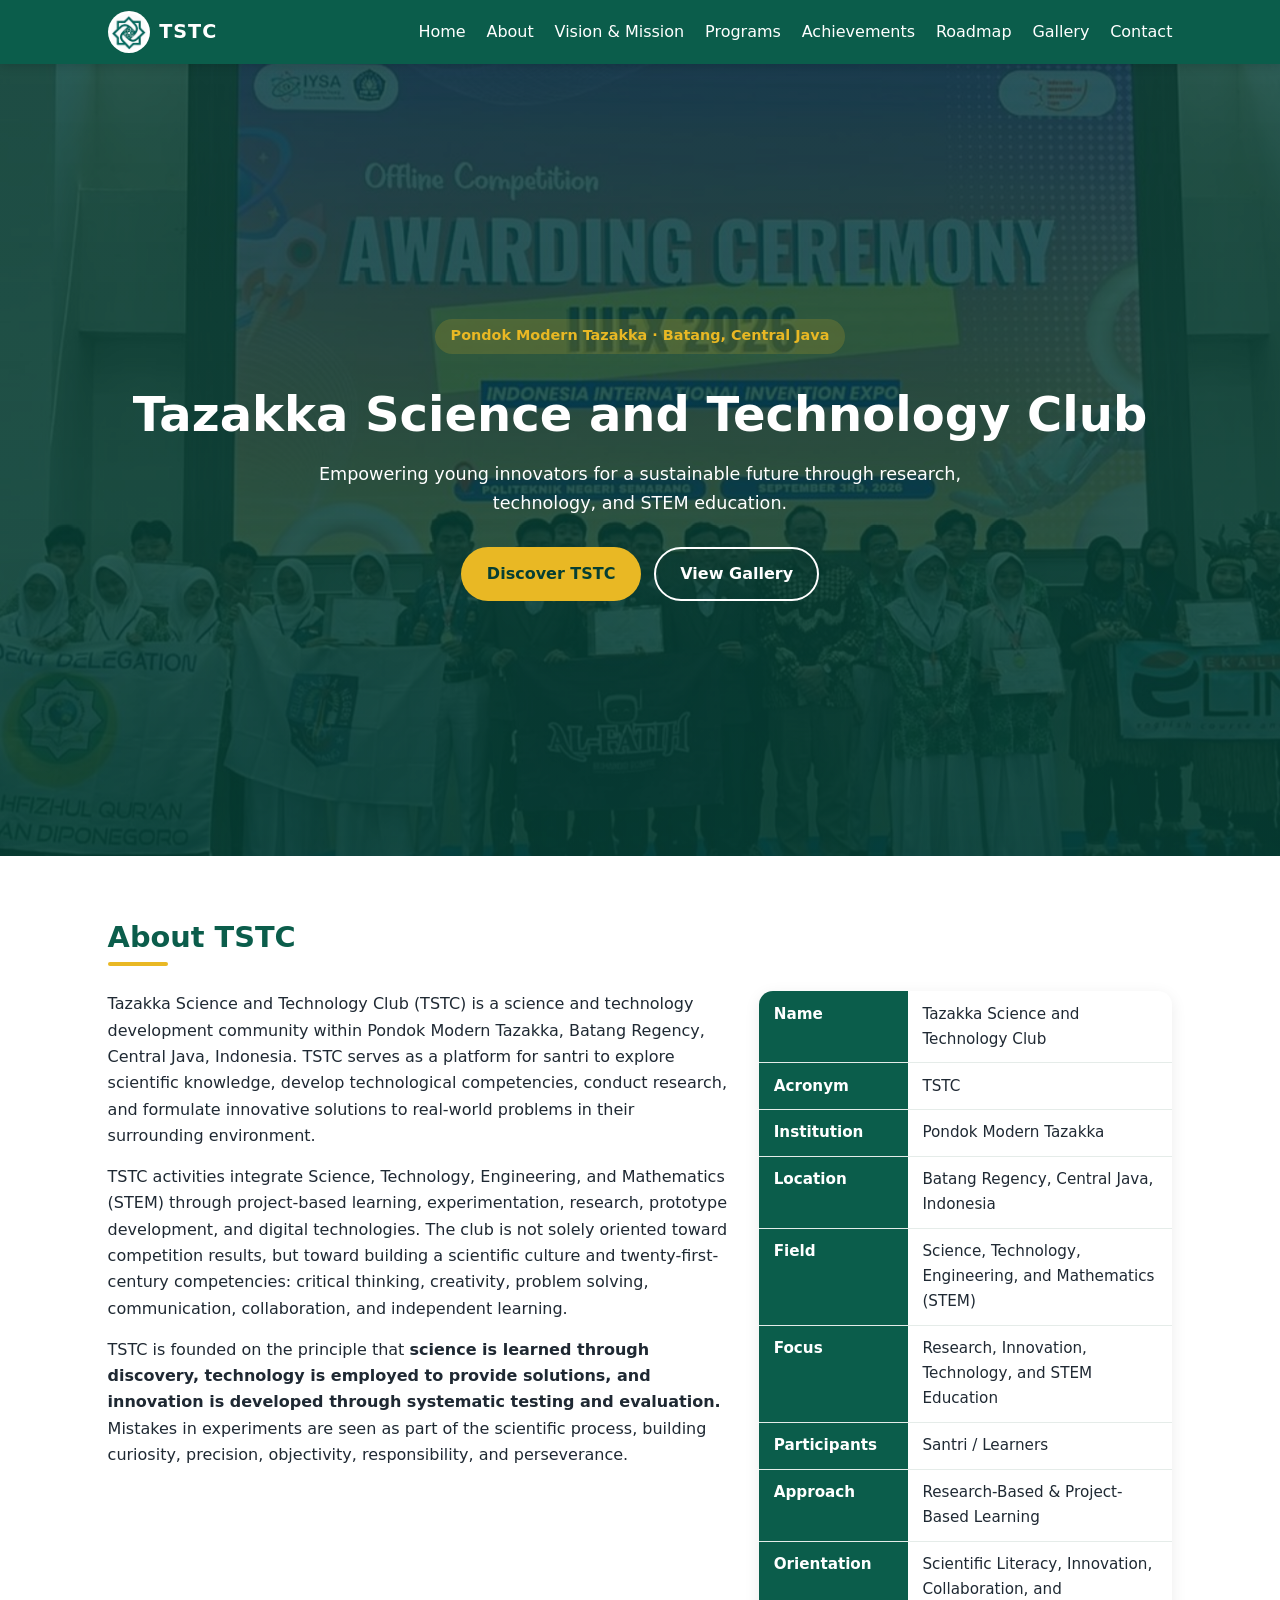
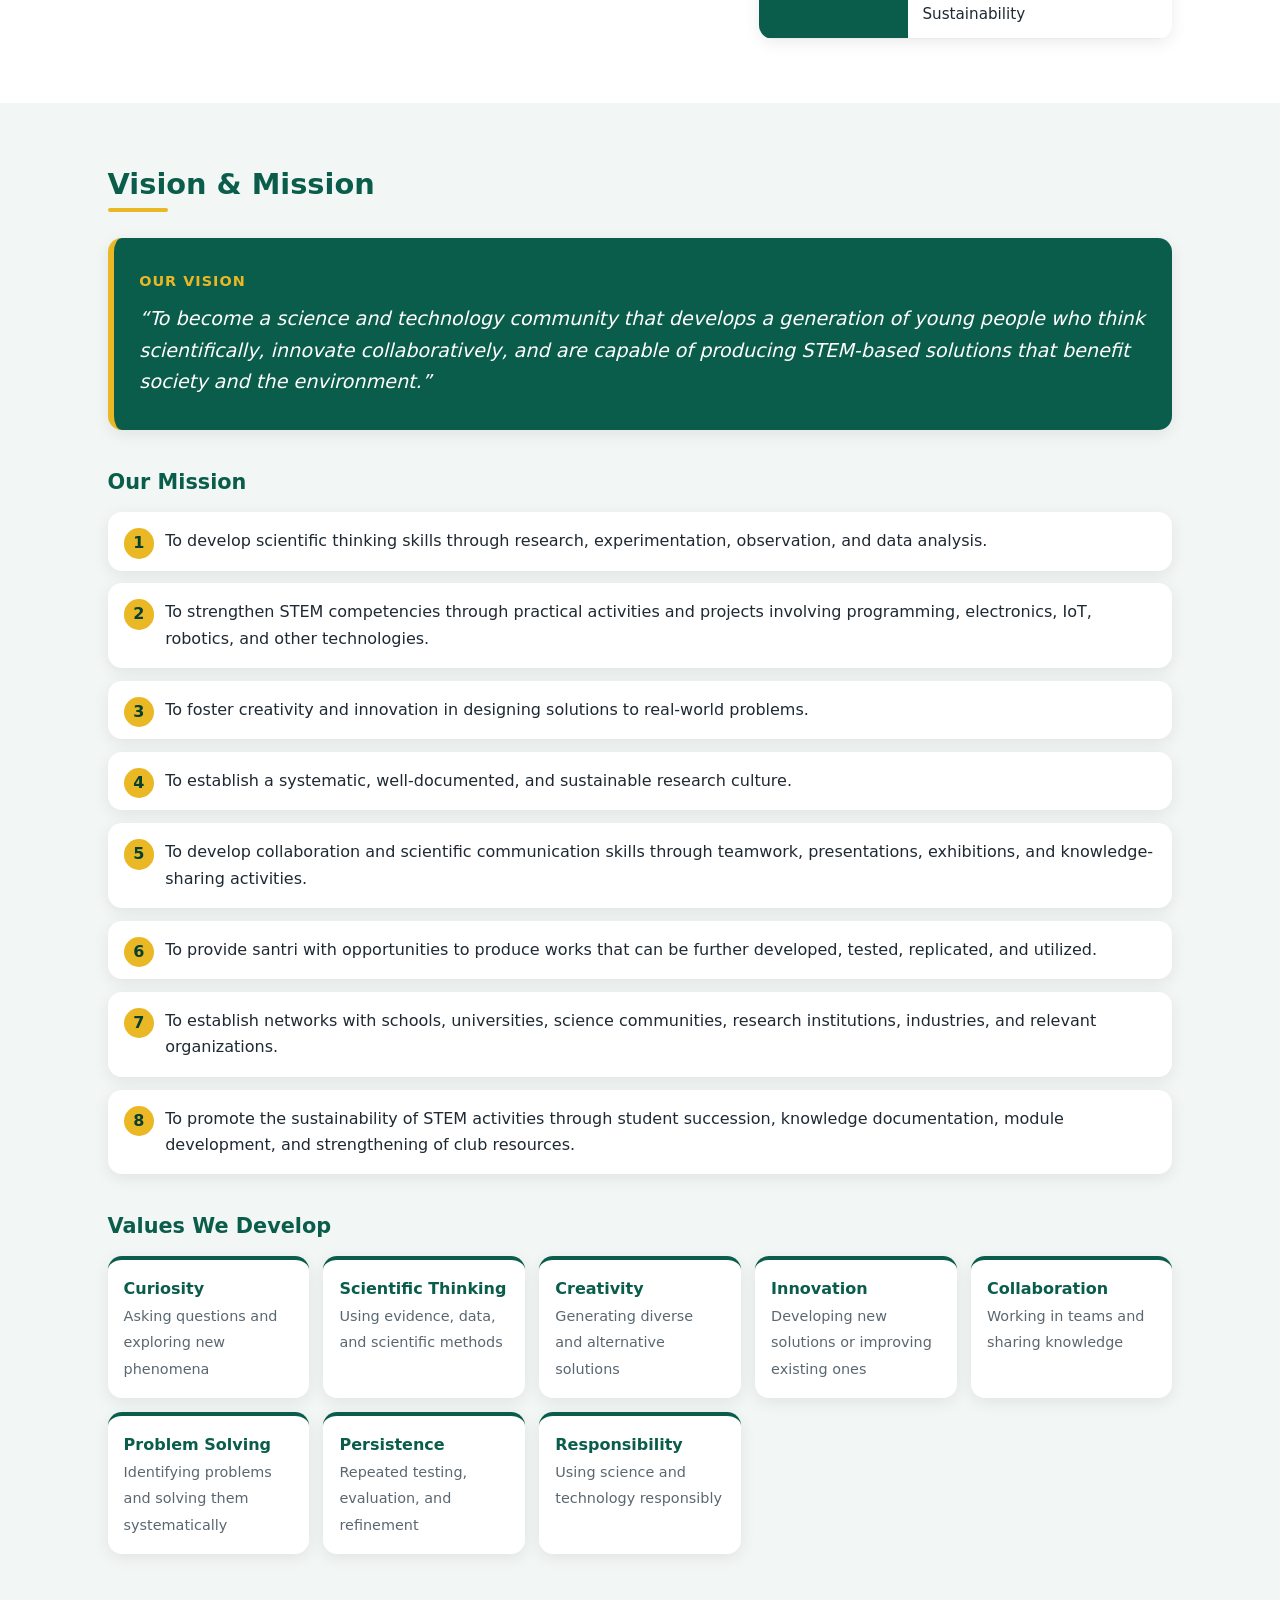
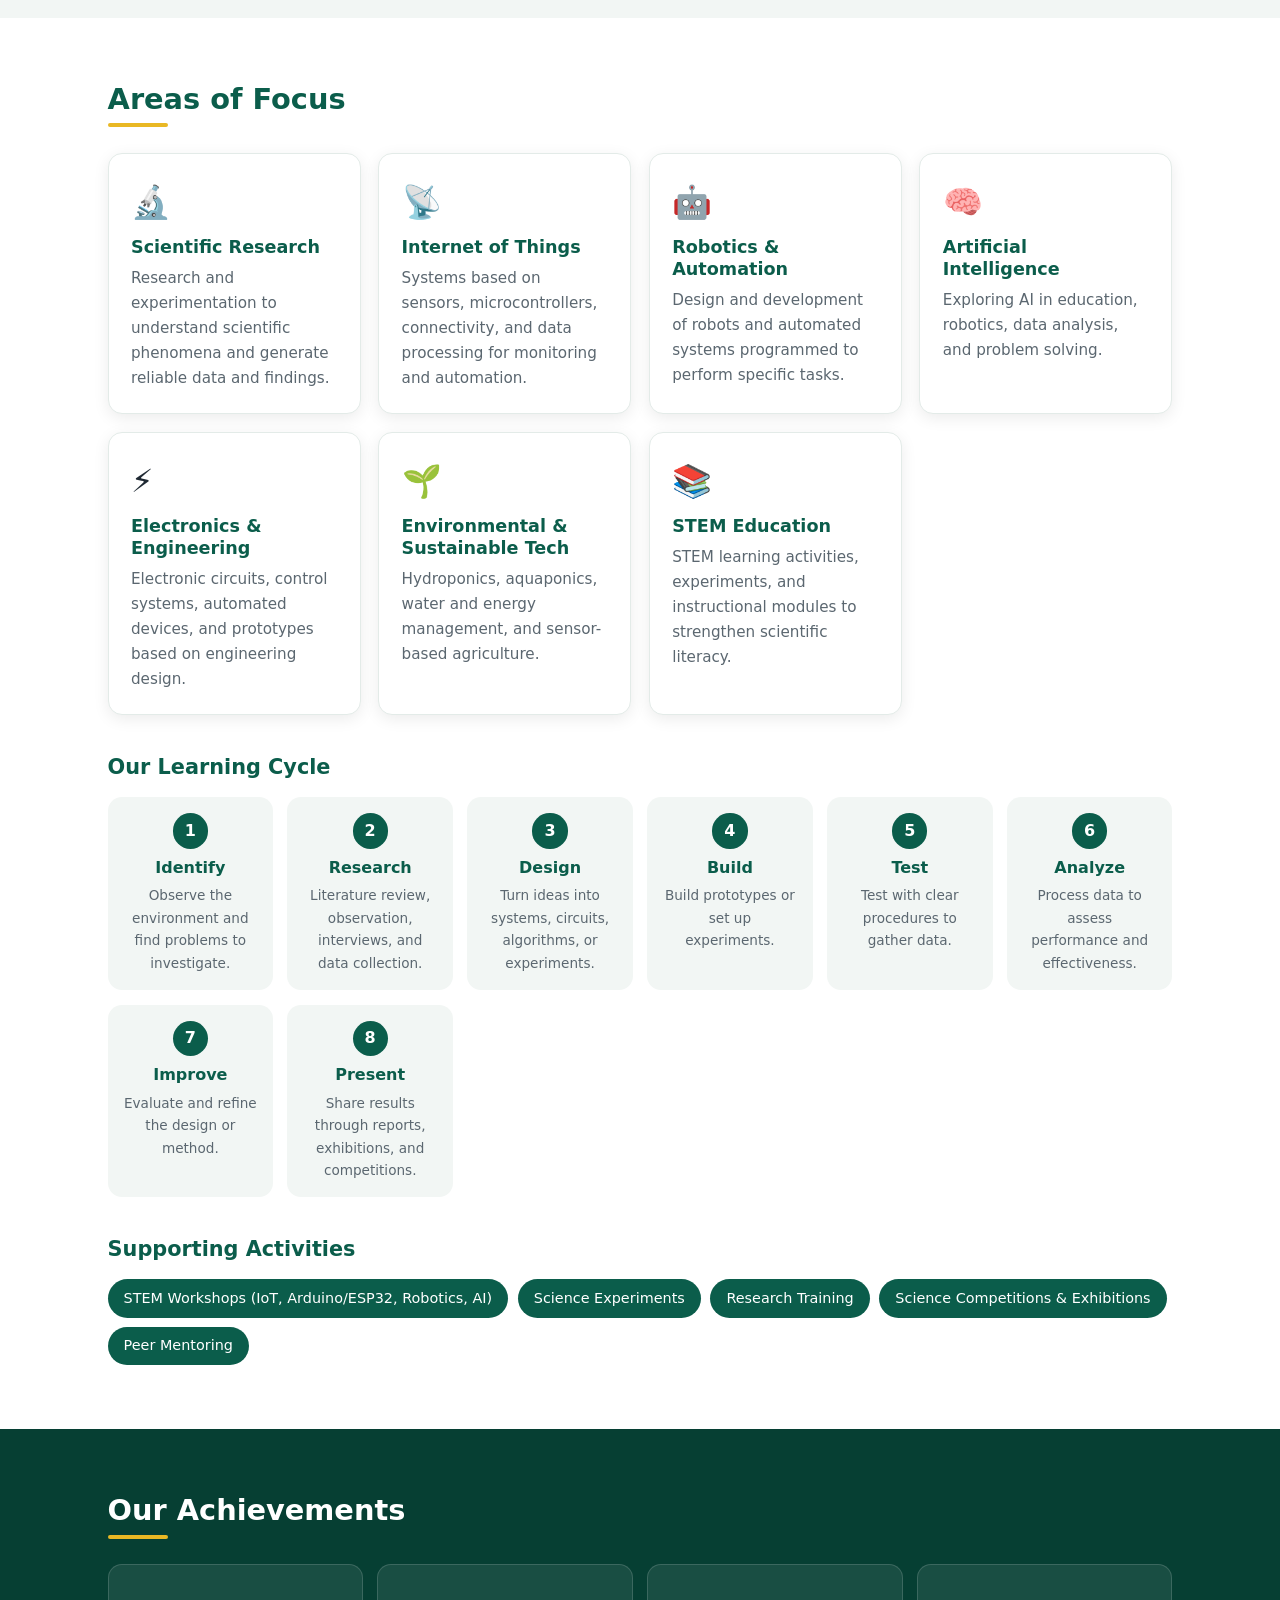
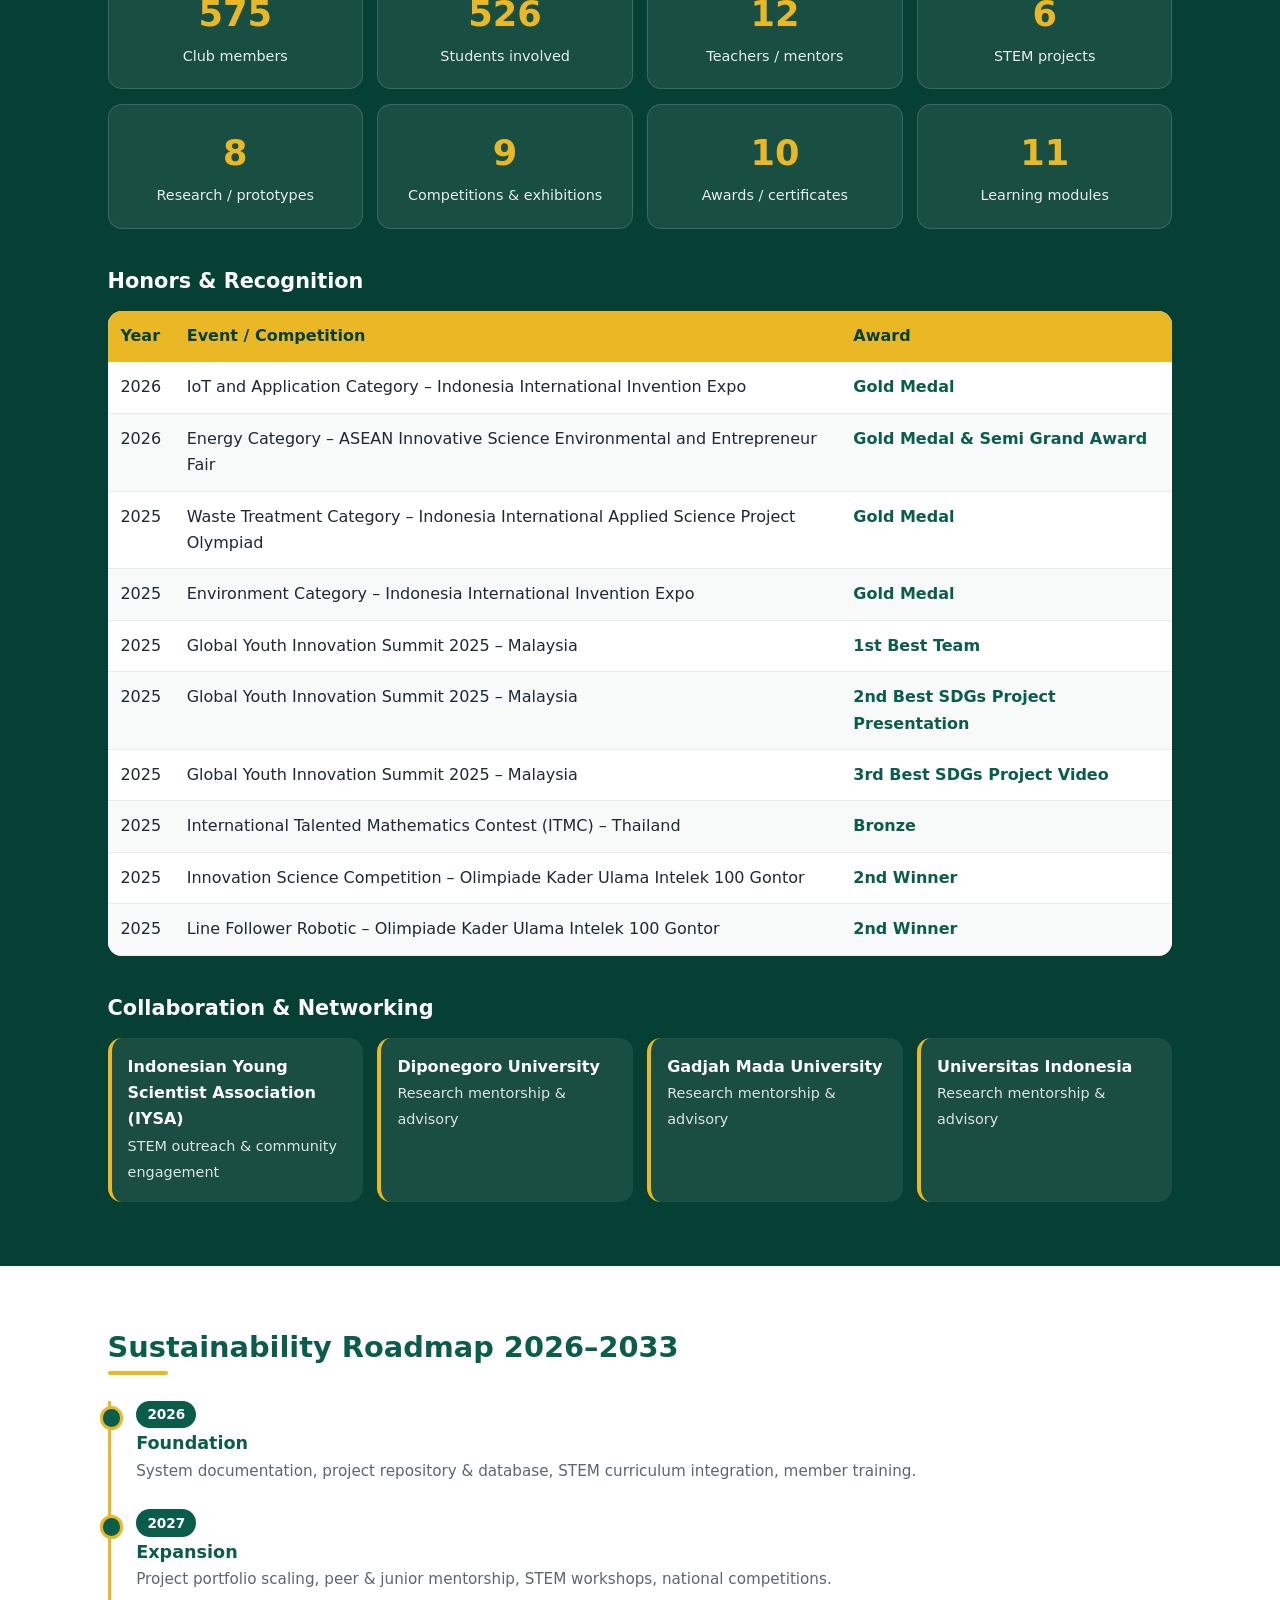
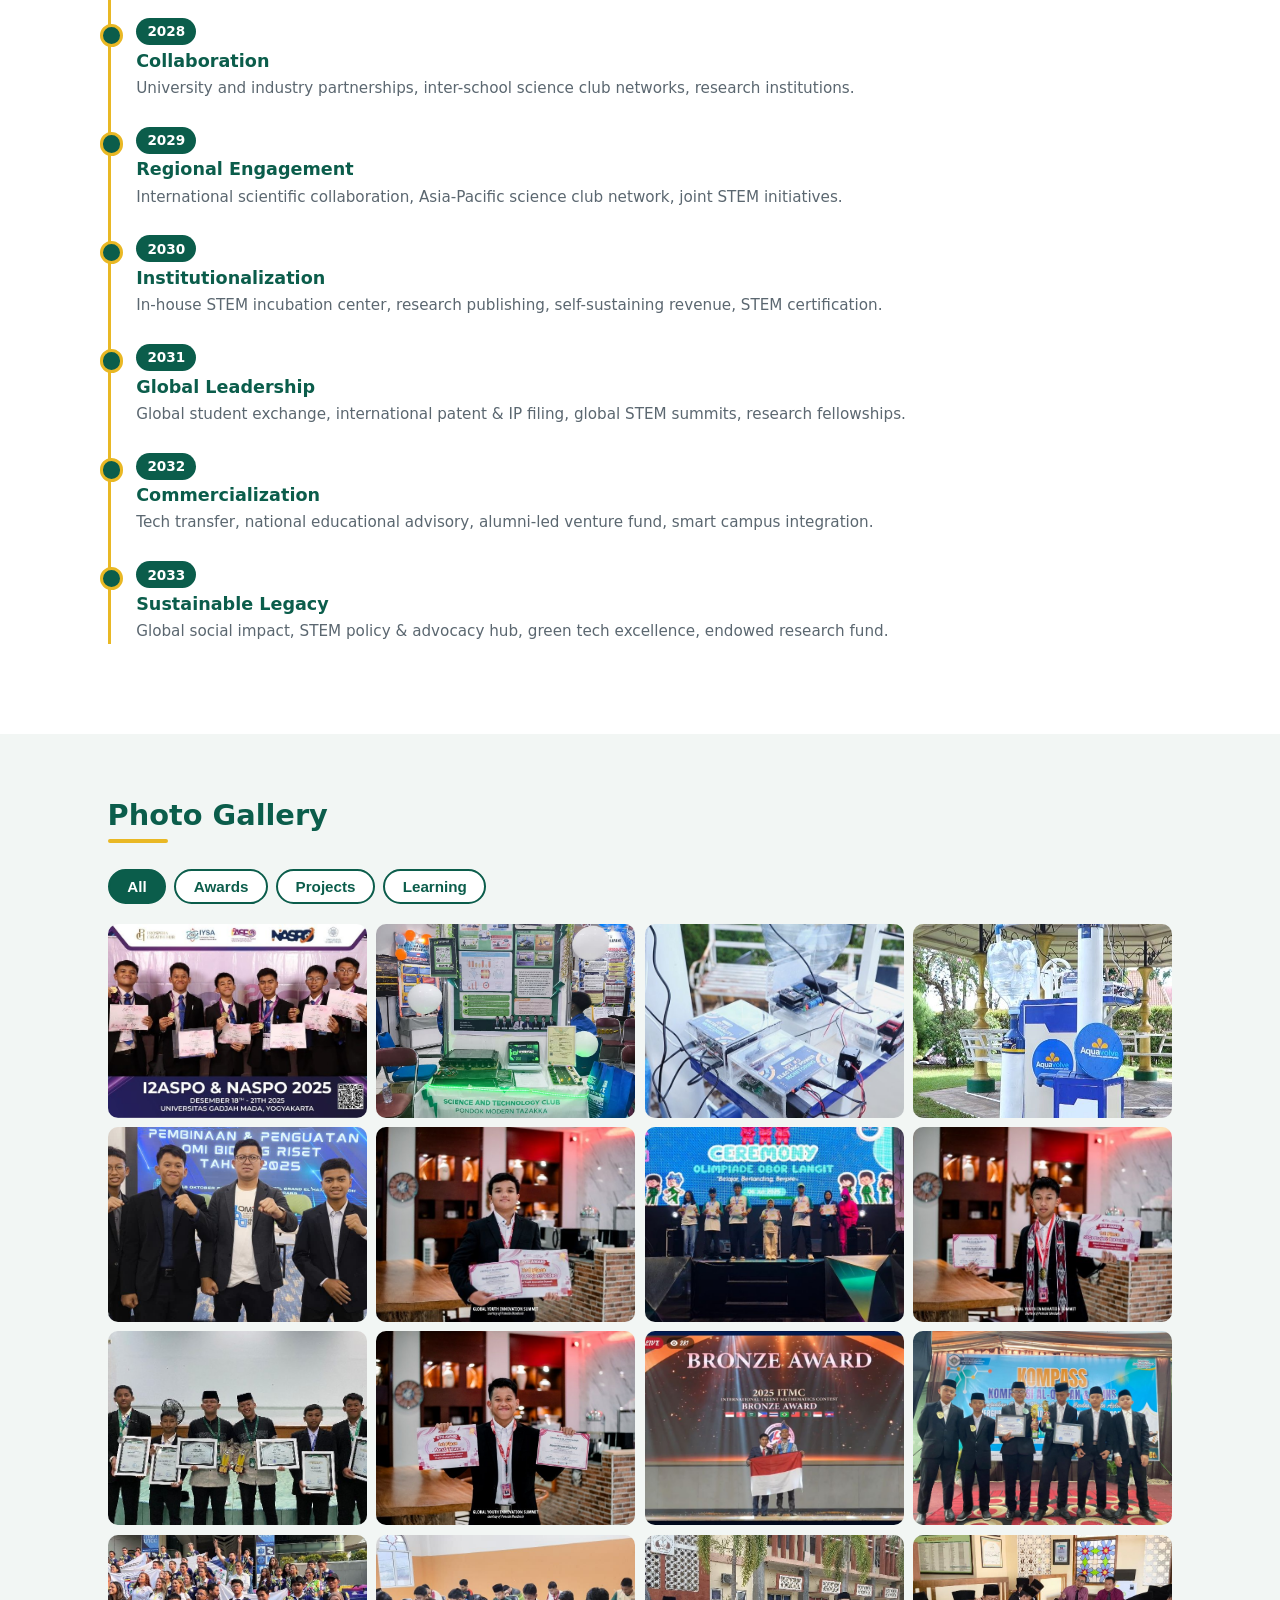
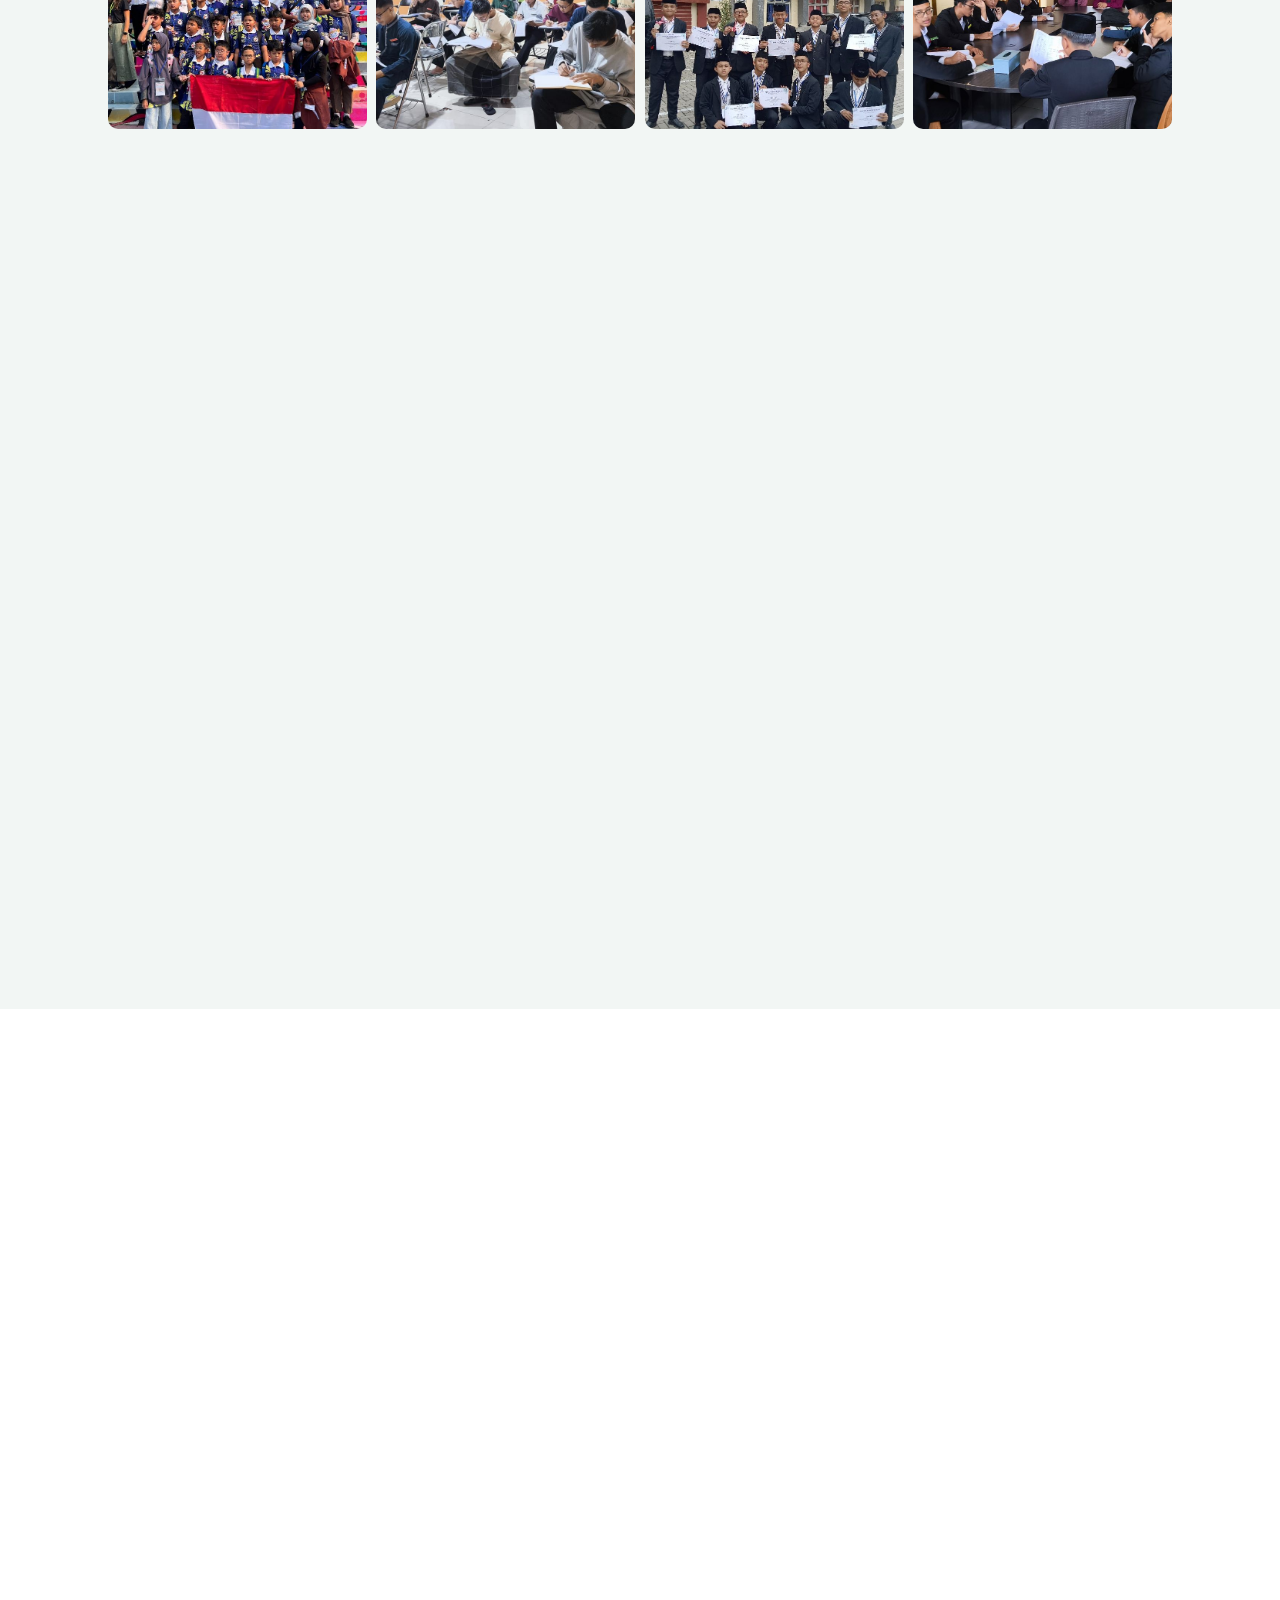
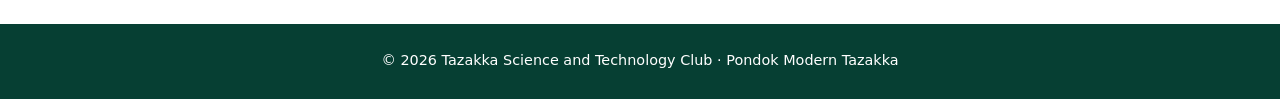
==== index.html @ 6bcc609d "Add files via upload" ====
<!DOCTYPE html>
<html lang="en">
<head>
  <meta charset="UTF-8">
  <meta name="viewport" content="width=device-width, initial-scale=1.0">
  <meta name="description" content="Tazakka Science and Technology Club (TSTC) - STEM community of Pondok Modern Tazakka, Batang, Central Java, Indonesia.">
  <title>Tazakka Science and Technology Club (TSTC)</title>
  <link rel="icon" href="images/logo.png">
  <link rel="stylesheet" href="css/style.css">
</head>
<body>

  <!-- ================= HEADER & NAVIGASI ================= -->
  <header class="header">
    <div class="container header-inner">
      <a href="#home" class="brand">
        <img src="images/logo.png" alt="TSTC logo" class="brand-logo">
        <span>TSTC</span>
      </a>

      <!-- Tombol menu (hanya muncul di layar kecil) -->
      <button class="menu-toggle" id="menuToggle" aria-label="Open menu">☰</button>

      <nav class="nav" id="nav">
        <a href="#home">Home</a>
        <a href="#about">About</a>
        <a href="#vision">Vision &amp; Mission</a>
        <a href="#programs">Programs</a>
        <a href="#achievements">Achievements</a>
        <a href="#roadmap">Roadmap</a>
        <a href="#gallery">Gallery</a>
        <a href="#contact">Contact</a>
      </nav>
    </div>
  </header>

  <main>

    <!-- ================= HOME / BERANDA ================= -->
    <section id="home" class="hero">
      <div class="container hero-content">
        <p class="hero-tag">Pondok Modern Tazakka · Batang, Central Java</p>
        <h1>Tazakka Science and Technology Club</h1>
        <p class="hero-sub">Empowering young innovators for a sustainable future through research, technology, and STEM education.</p>
        <div class="hero-buttons">
          <a href="#about" class="btn btn-gold">Discover TSTC</a>
          <a href="#gallery" class="btn btn-outline">View Gallery</a>
        </div>
      </div>
    </section>

    <!-- ================= ABOUT / TENTANG ================= -->
    <section id="about" class="section">
      <div class="container">
        <h2 class="section-title">About TSTC</h2>
        <div class="about-grid">
          <div>
            <p>Tazakka Science and Technology Club (TSTC) is a science and technology development community within Pondok Modern Tazakka, Batang Regency, Central Java, Indonesia. TSTC serves as a platform for santri to explore scientific knowledge, develop technological competencies, conduct research, and formulate innovative solutions to real-world problems in their surrounding environment.</p>
            <p>TSTC activities integrate Science, Technology, Engineering, and Mathematics (STEM) through project-based learning, experimentation, research, prototype development, and digital technologies. The club is not solely oriented toward competition results, but toward building a scientific culture and twenty-first-century competencies: critical thinking, creativity, problem solving, communication, collaboration, and independent learning.</p>
            <p>TSTC is founded on the principle that <strong>science is learned through discovery, technology is employed to provide solutions, and innovation is developed through systematic testing and evaluation.</strong> Mistakes in experiments are seen as part of the scientific process, building curiosity, precision, objectivity, responsibility, and perseverance.</p>
          </div>

          <!-- Tabel identitas klub -->
          <table class="identity">
            <tr><th>Name</th><td>Tazakka Science and Technology Club</td></tr>
            <tr><th>Acronym</th><td>TSTC</td></tr>
            <tr><th>Institution</th><td>Pondok Modern Tazakka</td></tr>
            <tr><th>Location</th><td>Batang Regency, Central Java, Indonesia</td></tr>
            <tr><th>Field</th><td>Science, Technology, Engineering, and Mathematics (STEM)</td></tr>
            <tr><th>Focus</th><td>Research, Innovation, Technology, and STEM Education</td></tr>
            <tr><th>Participants</th><td>Santri / Learners</td></tr>
            <tr><th>Approach</th><td>Research-Based &amp; Project-Based Learning</td></tr>
            <tr><th>Orientation</th><td>Scientific Literacy, Innovation, Collaboration, and Sustainability</td></tr>
          </table>
        </div>
      </div>
    </section>

    <!-- ================= VISION & MISSION ================= -->
    <section id="vision" class="section section-alt">
      <div class="container">
        <h2 class="section-title">Vision &amp; Mission</h2>

        <blockquote class="vision">
          <span class="label">Our Vision</span>
          “To become a science and technology community that develops a generation of young people who think scientifically, innovate collaboratively, and are capable of producing STEM-based solutions that benefit society and the environment.”
        </blockquote>

        <h3 class="sub-title">Our Mission</h3>
        <ol class="mission">
          <li>To develop scientific thinking skills through research, experimentation, observation, and data analysis.</li>
          <li>To strengthen STEM competencies through practical activities and projects involving programming, electronics, IoT, robotics, and other technologies.</li>
          <li>To foster creativity and innovation in designing solutions to real-world problems.</li>
          <li>To establish a systematic, well-documented, and sustainable research culture.</li>
          <li>To develop collaboration and scientific communication skills through teamwork, presentations, exhibitions, and knowledge-sharing activities.</li>
          <li>To provide santri with opportunities to produce works that can be further developed, tested, replicated, and utilized.</li>
          <li>To establish networks with schools, universities, science communities, research institutions, industries, and relevant organizations.</li>
          <li>To promote the sustainability of STEM activities through student succession, knowledge documentation, module development, and strengthening of club resources.</li>
        </ol>

        <h3 class="sub-title">Values We Develop</h3>
        <div class="values">
          <div class="value"><strong>Curiosity</strong><span>Asking questions and exploring new phenomena</span></div>
          <div class="value"><strong>Scientific Thinking</strong><span>Using evidence, data, and scientific methods</span></div>
          <div class="value"><strong>Creativity</strong><span>Generating diverse and alternative solutions</span></div>
          <div class="value"><strong>Innovation</strong><span>Developing new solutions or improving existing ones</span></div>
          <div class="value"><strong>Collaboration</strong><span>Working in teams and sharing knowledge</span></div>
          <div class="value"><strong>Problem Solving</strong><span>Identifying problems and solving them systematically</span></div>
          <div class="value"><strong>Persistence</strong><span>Repeated testing, evaluation, and refinement</span></div>
          <div class="value"><strong>Responsibility</strong><span>Using science and technology responsibly</span></div>
        </div>
      </div>
    </section>

    <!-- ================= PROGRAMS / BIDANG & KEGIATAN ================= -->
    <section id="programs" class="section">
      <div class="container">
        <h2 class="section-title">Areas of Focus</h2>
        <div class="cards">
          <div class="card"><div class="icon">🔬</div><h3>Scientific Research</h3><p>Research and experimentation to understand scientific phenomena and generate reliable data and findings.</p></div>
          <div class="card"><div class="icon">📡</div><h3>Internet of Things</h3><p>Systems based on sensors, microcontrollers, connectivity, and data processing for monitoring and automation.</p></div>
          <div class="card"><div class="icon">🤖</div><h3>Robotics &amp; Automation</h3><p>Design and development of robots and automated systems programmed to perform specific tasks.</p></div>
          <div class="card"><div class="icon">🧠</div><h3>Artificial Intelligence</h3><p>Exploring AI in education, robotics, data analysis, and problem solving.</p></div>
          <div class="card"><div class="icon">⚡</div><h3>Electronics &amp; Engineering</h3><p>Electronic circuits, control systems, automated devices, and prototypes based on engineering design.</p></div>
          <div class="card"><div class="icon">🌱</div><h3>Environmental &amp; Sustainable Tech</h3><p>Hydroponics, aquaponics, water and energy management, and sensor-based agriculture.</p></div>
          <div class="card"><div class="icon">📚</div><h3>STEM Education</h3><p>STEM learning activities, experiments, and instructional modules to strengthen scientific literacy.</p></div>
        </div>

        <h3 class="sub-title">Our Learning Cycle</h3>
        <div class="cycle">
          <div class="step"><span>1</span><strong>Identify</strong><p>Observe the environment and find problems to investigate.</p></div>
          <div class="step"><span>2</span><strong>Research</strong><p>Literature review, observation, interviews, and data collection.</p></div>
          <div class="step"><span>3</span><strong>Design</strong><p>Turn ideas into systems, circuits, algorithms, or experiments.</p></div>
          <div class="step"><span>4</span><strong>Build</strong><p>Build prototypes or set up experiments.</p></div>
          <div class="step"><span>5</span><strong>Test</strong><p>Test with clear procedures to gather data.</p></div>
          <div class="step"><span>6</span><strong>Analyze</strong><p>Process data to assess performance and effectiveness.</p></div>
          <div class="step"><span>7</span><strong>Improve</strong><p>Evaluate and refine the design or method.</p></div>
          <div class="step"><span>8</span><strong>Present</strong><p>Share results through reports, exhibitions, and competitions.</p></div>
        </div>

        <h3 class="sub-title">Supporting Activities</h3>
        <ul class="tags">
          <li>STEM Workshops (IoT, Arduino/ESP32, Robotics, AI)</li>
          <li>Science Experiments</li>
          <li>Research Training</li>
          <li>Science Competitions &amp; Exhibitions</li>
          <li>Peer Mentoring</li>
        </ul>
      </div>
    </section>

    <!-- ================= ACHIEVEMENTS / PRESTASI ================= -->
    <section id="achievements" class="section section-dark">
      <div class="container">
        <h2 class="section-title light">Our Achievements</h2>

        <!-- Angka-angka akan "berhitung" naik lewat JavaScript (data-target) -->
        <div class="stats">
          <div class="stat"><b data-target="575">0</b><span>Club members</span></div>
          <div class="stat"><b data-target="526">0</b><span>Students involved</span></div>
          <div class="stat"><b data-target="12">0</b><span>Teachers / mentors</span></div>
          <div class="stat"><b data-target="6">0</b><span>STEM projects</span></div>
          <div class="stat"><b data-target="8">0</b><span>Research / prototypes</span></div>
          <div class="stat"><b data-target="9">0</b><span>Competitions &amp; exhibitions</span></div>
          <div class="stat"><b data-target="10">0</b><span>Awards / certificates</span></div>
          <div class="stat"><b data-target="11">0</b><span>Learning modules</span></div>
        </div>

        <h3 class="sub-title light">Honors &amp; Recognition</h3>
        <div class="table-wrap">
          <table class="honors">
            <thead>
              <tr><th>Year</th><th>Event / Competition</th><th>Award</th></tr>
            </thead>
            <tbody>
              <tr><td>2026</td><td>IoT and Application Category – Indonesia International Invention Expo</td><td>Gold Medal</td></tr>
              <tr><td>2026</td><td>Energy Category – ASEAN Innovative Science Environmental and Entrepreneur Fair</td><td>Gold Medal &amp; Semi Grand Award</td></tr>
              <tr><td>2025</td><td>Waste Treatment Category – Indonesia International Applied Science Project Olympiad</td><td>Gold Medal</td></tr>
              <tr><td>2025</td><td>Environment Category – Indonesia International Invention Expo</td><td>Gold Medal</td></tr>
              <tr><td>2025</td><td>Global Youth Innovation Summit 2025 – Malaysia</td><td>1st Best Team</td></tr>
              <tr><td>2025</td><td>Global Youth Innovation Summit 2025 – Malaysia</td><td>2nd Best SDGs Project Presentation</td></tr>
              <tr><td>2025</td><td>Global Youth Innovation Summit 2025 – Malaysia</td><td>3rd Best SDGs Project Video</td></tr>
              <tr><td>2025</td><td>International Talented Mathematics Contest (ITMC) – Thailand</td><td>Bronze</td></tr>
              <tr><td>2025</td><td>Innovation Science Competition – Olimpiade Kader Ulama Intelek 100 Gontor</td><td>2nd Winner</td></tr>
              <tr><td>2025</td><td>Line Follower Robotic – Olimpiade Kader Ulama Intelek 100 Gontor</td><td>2nd Winner</td></tr>
            </tbody>
          </table>
        </div>

        <h3 class="sub-title light">Collaboration &amp; Networking</h3>
        <div class="partners">
          <div class="partner"><strong>Indonesian Young Scientist Association (IYSA)</strong><span>STEM outreach &amp; community engagement</span></div>
          <div class="partner"><strong>Diponegoro University</strong><span>Research mentorship &amp; advisory</span></div>
          <div class="partner"><strong>Gadjah Mada University</strong><span>Research mentorship &amp; advisory</span></div>
          <div class="partner"><strong>Universitas Indonesia</strong><span>Research mentorship &amp; advisory</span></div>
        </div>
      </div>
    </section>

    <!-- ================= ROADMAP 2026–2033 ================= -->
    <section id="roadmap" class="section">
      <div class="container">
        <h2 class="section-title">Sustainability Roadmap 2026–2033</h2>
        <div class="timeline">
          <div class="milestone"><span class="year">2026</span><h3>Foundation</h3><p>System documentation, project repository &amp; database, STEM curriculum integration, member training.</p></div>
          <div class="milestone"><span class="year">2027</span><h3>Expansion</h3><p>Project portfolio scaling, peer &amp; junior mentorship, STEM workshops, national competitions.</p></div>
          <div class="milestone"><span class="year">2028</span><h3>Collaboration</h3><p>University and industry partnerships, inter-school science club networks, research institutions.</p></div>
          <div class="milestone"><span class="year">2029</span><h3>Regional Engagement</h3><p>International scientific collaboration, Asia-Pacific science club network, joint STEM initiatives.</p></div>
          <div class="milestone"><span class="year">2030</span><h3>Institutionalization</h3><p>In-house STEM incubation center, research publishing, self-sustaining revenue, STEM certification.</p></div>
          <div class="milestone"><span class="year">2031</span><h3>Global Leadership</h3><p>Global student exchange, international patent &amp; IP filing, global STEM summits, research fellowships.</p></div>
          <div class="milestone"><span class="year">2032</span><h3>Commercialization</h3><p>Tech transfer, national educational advisory, alumni-led venture fund, smart campus integration.</p></div>
          <div class="milestone"><span class="year">2033</span><h3>Sustainable Legacy</h3><p>Global social impact, STEM policy &amp; advocacy hub, green tech excellence, endowed research fund.</p></div>
        </div>
      </div>
    </section>

    <!-- ================= PHOTO GALLERY ================= -->
    <section id="gallery" class="section section-alt">
      <div class="container">
        <h2 class="section-title">Photo Gallery</h2>

        <!-- Tombol filter: data-filter harus sama dengan data-cat pada foto -->
        <div class="filters">
          <button class="filter active" data-filter="all">All</button>
          <button class="filter" data-filter="awards">Awards</button>
          <button class="filter" data-filter="projects">Projects</button>
          <button class="filter" data-filter="learning">Learning</button>
        </div>

        <!-- Untuk menambah foto: unggah ke folder images, lalu salin satu baris <img> -->
        <div class="gallery" id="gallery-grid">
          <img src="images/foto-01.jpg" data-cat="awards" alt="TSTC team at I2ASPO & NASPO 2025, Universitas Gadjah Mada" loading="lazy">
          <img src="images/foto-02.jpg" data-cat="projects" alt="TSTC project booth at an exhibition" loading="lazy">
          <img src="images/foto-03.jpg" data-cat="projects" alt="Electronics and IoT prototype" loading="lazy">
          <img src="images/foto-04.jpg" data-cat="projects" alt="Outdoor monitoring device prototype" loading="lazy">
          <img src="images/foto-05.jpg" data-cat="learning" alt="Research training and coaching program 2025" loading="lazy">
          <img src="images/foto-06.jpg" data-cat="awards" alt="Global Youth Innovation Summit certificate" loading="lazy">
          <img src="images/foto-07.jpg" data-cat="awards" alt="Award ceremony on stage" loading="lazy">
          <img src="images/foto-08.jpg" data-cat="awards" alt="Global Youth Innovation Summit certificate" loading="lazy">
          <img src="images/foto-09.jpg" data-cat="awards" alt="Team with certificates and trophies" loading="lazy">
          <img src="images/foto-10.jpg" data-cat="awards" alt="Global Youth Innovation Summit certificate" loading="lazy">
          <img src="images/foto-11.jpg" data-cat="awards" alt="Bronze Award at ITMC 2025" loading="lazy">
          <img src="images/foto-12.jpg" data-cat="awards" alt="Team with trophies and certificates" loading="lazy">
          <img src="images/foto-13.jpg" data-cat="awards" alt="Participants with the Indonesian flag at an international event" loading="lazy">
          <img src="images/foto-14.jpg" data-cat="learning" alt="Santri during a science test" loading="lazy">
          <img src="images/foto-15.jpg" data-cat="awards" alt="Santri with certificates in front of the school" loading="lazy">
          <img src="images/foto-16.jpg" data-cat="learning" alt="Group discussion session" loading="lazy">
          <img src="images/foto-17.jpg" data-cat="learning" alt="Classroom session" loading="lazy">
          <img src="images/foto-18.jpg" data-cat="learning" alt="Teacher explaining in the computer lab" loading="lazy">
          <img src="images/foto-19.jpg" data-cat="learning" alt="Computer lab training" loading="lazy">
          <img src="images/foto-20.jpg" data-cat="awards" alt="TSTC team at an invention exhibition" loading="lazy">
          <img src="images/foto-21.jpg" data-cat="awards" alt="Awarding ceremony IIIEX 2026" loading="lazy">
          <img src="images/foto-22.jpg" data-cat="awards" alt="TSTC team at an invention exhibition" loading="lazy">
          <img src="images/foto-23.jpg" data-cat="projects" alt="Building a glider model with a mentor" loading="lazy">
          <img src="images/foto-24.jpg" data-cat="projects" alt="Programming a remote-controlled aircraft" loading="lazy">
          <img src="images/foto-25.jpg" data-cat="projects" alt="Santri with a glider model" loading="lazy">
          <img src="images/foto-26.jpg" data-cat="projects" alt="Teamwork on a glider project" loading="lazy">
          <img src="images/foto-27.jpg" data-cat="learning" alt="Computer lab session" loading="lazy">
          <img src="images/foto-28.jpg" data-cat="projects" alt="Assembling robot kits" loading="lazy">
          <img src="images/foto-29.jpg" data-cat="projects" alt="Students showing their robot kits" loading="lazy">
          <img src="images/foto-30.jpg" data-cat="projects" alt="Young students with robot kits" loading="lazy">
          <img src="images/foto-31.jpg" data-cat="projects" alt="Young students showing their robots" loading="lazy">
        </div>
      </div>
    </section>

    <!-- ================= CONTACT / KONTAK ================= -->
    <section id="contact" class="section">
      <div class="container contact-grid">
        <div>
          <h2 class="section-title">Contact Us</h2>
          <p><strong>Tazakka Science and Technology Club</strong><br>
             Pondok Modern Tazakka<br>
             Batang Regency, Central Java, Indonesia</p>
          <p>Interested in collaboration, mentoring, or joint research? Send us a message.</p>
        </div>

        <form id="contactForm" class="form" novalidate>
          <label for="name">Name</label>
          <input type="text" id="name" name="name" placeholder="Your full name">

          <label for="email">Email</label>
          <input type="email" id="email" name="email" placeholder="name@example.com">

          <label for="message">Message</label>
          <textarea id="message" name="message" rows="5" placeholder="Write your message"></textarea>

          <button type="submit" class="btn btn-green">Send Message</button>
          <p id="formInfo" class="form-info"></p>
        </form>
      </div>
    </section>

  </main>

  <!-- ================= FOOTER ================= -->
  <footer class="footer">
    <div class="container">
      <p>© 2026 Tazakka Science and Technology Club · Pondok Modern Tazakka</p>
    </div>
  </footer>

  <!-- Lightbox: tampilan foto besar saat foto galeri disentuh -->
  <div class="lightbox" id="lightbox">
    <button class="lb-close" id="lbClose" aria-label="Close">✕</button>
    <button class="lb-nav lb-prev" id="lbPrev" aria-label="Previous">‹</button>
    <img id="lbImg" src="" alt="">
    <button class="lb-nav lb-next" id="lbNext" aria-label="Next">›</button>
    <p id="lbCaption"></p>
  </div>

  <script src="js/main.js"></script>
</body>
</html>
---- css/style.css ----
/* =========================================================
   TSTC WEBSITE - STYLE
   Warna utama: hijau Tazakka + emas
   ========================================================= */

/* ===== 1. RESET ===== */
* { margin: 0; padding: 0; box-sizing: border-box; }
img { max-width: 100%; display: block; }
html { scroll-behavior: smooth; }

/* ===== 2. VARIABEL WARNA (ubah di sini) ===== */
:root {
  --green: #0b5d4b;
  --green-dark: #063f33;
  --gold: #e9b824;
  --text: #1f2933;
  --muted: #5b6770;
  --bg-alt: #f2f6f4;
  --white: #ffffff;
  --radius: 14px;
  --shadow: 0 4px 16px rgba(0, 0, 0, 0.08);
}

/* ===== 3. TIPOGRAFI ===== */
body {
  font-family: system-ui, -apple-system, "Segoe UI", Roboto, sans-serif;
  color: var(--text);
  line-height: 1.65;
  background: var(--white);
}
h1, h2, h3 { line-height: 1.25; }
p { margin-bottom: 0.9rem; }

.container { width: 100%; max-width: 1100px; margin: 0 auto; padding: 0 1.1rem; }

.section { padding: 4rem 0; scroll-margin-top: 64px; }
.section-alt { background: var(--bg-alt); }
.section-dark { background: var(--green-dark); color: var(--white); }

.section-title {
  font-size: 1.8rem;
  color: var(--green);
  margin-bottom: 1.6rem;
  position: relative;
  padding-bottom: 0.6rem;
}
/* garis emas kecil di bawah judul */
.section-title::after {
  content: "";
  position: absolute; left: 0; bottom: 0;
  width: 60px; height: 4px; border-radius: 2px;
  background: var(--gold);
}
.sub-title { font-size: 1.3rem; color: var(--green); margin: 2.5rem 0 1rem; }
.light { color: var(--white); }

/* ===== 4. TOMBOL ===== */
.btn {
  display: inline-block;
  padding: 0.75rem 1.5rem;
  border-radius: 999px;
  font-weight: 700;
  text-decoration: none;
  border: 2px solid transparent;
  cursor: pointer;
  font-size: 1rem;
  transition: transform 0.2s, background 0.2s;
}
.btn:hover { transform: translateY(-2px); }
.btn-gold { background: var(--gold); color: var(--green-dark); }
.btn-outline { border-color: var(--white); color: var(--white); }
.btn-green { background: var(--green); color: var(--white); }
.btn-green:hover { background: var(--green-dark); }

/* ===== 5. HEADER & NAVIGASI ===== */
.header {
  position: sticky; top: 0; z-index: 50;
  background: var(--green);
  box-shadow: 0 2px 10px rgba(0, 0, 0, 0.15);
}
.header-inner {
  display: flex; flex-wrap: wrap;
  align-items: center; justify-content: space-between;
  min-height: 64px;
}
.brand {
  display: flex; align-items: center; gap: 0.6rem;
  color: var(--white); text-decoration: none;
  font-weight: 800; font-size: 1.2rem; letter-spacing: 1px;
}
.brand-logo { width: 42px; height: 42px; border-radius: 50%; background: var(--white); padding: 3px; }

.menu-toggle {
  background: none; border: none;
  color: var(--white); font-size: 1.7rem; cursor: pointer;
}

/* HP: menu tersembunyi, muncul jika diberi kelas "open" */
.nav { display: none; flex-direction: column; width: 100%; padding-bottom: 0.8rem; }
.nav.open { display: flex; }
.nav a {
  color: var(--white); text-decoration: none;
  padding: 0.55rem 0; font-weight: 500;
}
.nav a:hover { color: var(--gold); }

/* ===== 6. HERO / BERANDA ===== */
.hero {
  min-height: 88vh;
  display: flex; align-items: center;
  color: var(--white);
  text-align: center;
  /* foto latar + lapisan hijau gelap agar teks terbaca */
  background:
    linear-gradient(rgba(6, 63, 51, 0.82), rgba(6, 63, 51, 0.88)),
    url("../images/foto-21.jpg") center / cover no-repeat;
  scroll-margin-top: 64px;
}
.hero-content { padding: 4rem 1.1rem; }
.hero-tag {
  display: inline-block;
  background: rgba(233, 184, 36, 0.18);
  color: var(--gold);
  padding: 0.35rem 1rem; border-radius: 999px;
  font-size: 0.9rem; font-weight: 600;
}
.hero h1 { font-size: 2.2rem; margin: 1rem 0; }
.hero-sub { font-size: 1.1rem; max-width: 680px; margin: 0 auto 1.8rem; opacity: 0.95; }
.hero-buttons { display: flex; gap: 0.8rem; justify-content: center; flex-wrap: wrap; }

/* ===== 7. ABOUT ===== */
.about-grid { display: grid; gap: 2rem; }
.identity {
  width: 100%; border-collapse: collapse;
  background: var(--white); border-radius: var(--radius);
  overflow: hidden; box-shadow: var(--shadow);
  font-size: 0.95rem; align-self: start;
}
.identity th, .identity td { padding: 0.65rem 0.9rem; text-align: left; border-bottom: 1px solid #e5ece9; vertical-align: top; }
.identity th { background: var(--green); color: var(--white); width: 36%; font-weight: 600; }

/* ===== 8. VISION & MISSION ===== */
.vision {
  background: var(--green);
  color: var(--white);
  font-size: 1.2rem; font-style: italic;
  padding: 2rem 1.6rem;
  border-radius: var(--radius);
  border-left: 6px solid var(--gold);
  box-shadow: var(--shadow);
}
.vision .label {
  display: block; font-style: normal; font-weight: 700;
  color: var(--gold); font-size: 0.9rem; letter-spacing: 1px;
  text-transform: uppercase; margin-bottom: 0.6rem;
}
.mission { list-style: none; counter-reset: m; display: grid; gap: 0.8rem; }
.mission li {
  counter-increment: m;
  background: var(--white); border-radius: var(--radius);
  padding: 1rem 1rem 1rem 3.6rem; position: relative;
  box-shadow: var(--shadow);
}
/* nomor bulat emas pada tiap misi */
.mission li::before {
  content: counter(m);
  position: absolute; left: 1rem; top: 1rem;
  width: 1.9rem; height: 1.9rem; border-radius: 50%;
  background: var(--gold); color: var(--green-dark);
  font-weight: 800; display: grid; place-items: center;
}
.values { display: grid; grid-template-columns: repeat(auto-fit, minmax(200px, 1fr)); gap: 0.9rem; }
.value {
  background: var(--white); border-radius: var(--radius);
  padding: 1rem; border-top: 4px solid var(--green); box-shadow: var(--shadow);
}
.value strong { display: block; color: var(--green); }
.value span { font-size: 0.9rem; color: var(--muted); }

/* ===== 9. PROGRAMS ===== */
.cards { display: grid; grid-template-columns: repeat(auto-fit, minmax(240px, 1fr)); gap: 1.1rem; }
.card {
  background: var(--white); border: 1px solid #e3ebe8;
  border-radius: var(--radius); padding: 1.4rem;
  box-shadow: var(--shadow); transition: transform 0.2s;
}
.card:hover { transform: translateY(-4px); }
.card .icon { font-size: 2rem; margin-bottom: 0.5rem; }
.card h3 { color: var(--green); font-size: 1.1rem; margin-bottom: 0.4rem; }
.card p { font-size: 0.95rem; color: var(--muted); margin: 0; }

.cycle { display: grid; grid-template-columns: repeat(auto-fit, minmax(150px, 1fr)); gap: 0.9rem; }
.step {
  background: var(--bg-alt); border-radius: var(--radius);
  padding: 1rem; text-align: center;
}
.step span {
  display: inline-grid; place-items: center;
  width: 2.2rem; height: 2.2rem; border-radius: 50%;
  background: var(--green); color: var(--white); font-weight: 800;
}
.step strong { display: block; margin: 0.4rem 0 0.2rem; color: var(--green); }
.step p { font-size: 0.85rem; color: var(--muted); margin: 0; }

.tags { list-style: none; display: flex; flex-wrap: wrap; gap: 0.6rem; }
.tags li {
  background: var(--green); color: var(--white);
  padding: 0.45rem 1rem; border-radius: 999px; font-size: 0.9rem;
}

/* ===== 10. ACHIEVEMENTS ===== */
.section-dark .section-title { color: var(--white); }
.stats { display: grid; grid-template-columns: repeat(2, 1fr); gap: 0.9rem; }
.stat {
  background: rgba(255, 255, 255, 0.08);
  border: 1px solid rgba(255, 255, 255, 0.15);
  border-radius: var(--radius); padding: 1.2rem; text-align: center;
}
.stat b { display: block; font-size: 2.2rem; color: var(--gold); }
.stat span { font-size: 0.9rem; opacity: 0.9; }

.table-wrap { overflow-x: auto; border-radius: var(--radius); } /* tabel bisa digeser di HP */
.honors { width: 100%; border-collapse: collapse; background: var(--white); color: var(--text); min-width: 560px; }
.honors th { background: var(--gold); color: var(--green-dark); text-align: left; padding: 0.8rem; }
.honors td { padding: 0.75rem 0.8rem; border-bottom: 1px solid #e5ece9; vertical-align: top; }
.honors td:last-child { font-weight: 700; color: var(--green); }
.honors tbody tr:nth-child(even) { background: #f7faf9; }

.partners { display: grid; grid-template-columns: repeat(auto-fit, minmax(220px, 1fr)); gap: 0.9rem; }
.partner {
  background: rgba(255, 255, 255, 0.08); border-left: 4px solid var(--gold);
  border-radius: var(--radius); padding: 1rem;
}
.partner strong { display: block; }
.partner span { font-size: 0.9rem; opacity: 0.85; }

/* ===== 11. ROADMAP (timeline) ===== */
.timeline { position: relative; padding-left: 1.6rem; border-left: 3px solid var(--gold); }
.milestone { position: relative; margin-bottom: 1.6rem; }
/* titik bulat pada garis */
.milestone::before {
  content: ""; position: absolute; left: -2.28rem; top: 0.35rem;
  width: 1.1rem; height: 1.1rem; border-radius: 50%;
  background: var(--green); border: 3px solid var(--gold);
}
.year {
  display: inline-block; background: var(--green); color: var(--white);
  font-weight: 700; padding: 0.15rem 0.7rem; border-radius: 999px; font-size: 0.85rem;
}
.milestone h3 { color: var(--green); margin: 0.35rem 0 0.2rem; font-size: 1.1rem; }
.milestone p { color: var(--muted); margin: 0; font-size: 0.95rem; }

/* ===== 12. GALLERY ===== */
.filters { display: flex; flex-wrap: wrap; gap: 0.5rem; margin-bottom: 1.2rem; }
.filter {
  border: 2px solid var(--green); background: var(--white); color: var(--green);
  padding: 0.45rem 1.1rem; border-radius: 999px; font-weight: 600; cursor: pointer; font-size: 0.95rem;
}
.filter.active, .filter:hover { background: var(--green); color: var(--white); }

.gallery { display: grid; grid-template-columns: repeat(2, 1fr); gap: 0.6rem; }
.gallery img {
  width: 100%; aspect-ratio: 4 / 3; object-fit: cover; /* semua foto sama ukuran */
  border-radius: 10px; cursor: pointer; transition: transform 0.2s, opacity 0.2s;
}
.gallery img:hover { transform: scale(1.03); }
.gallery img.hide { display: none; }

/* Lightbox */
.lightbox {
  position: fixed; inset: 0; z-index: 100;
  background: rgba(0, 0, 0, 0.92);
  display: none; flex-direction: column;
  align-items: center; justify-content: center; padding: 1rem;
}
.lightbox.open { display: flex; }
.lightbox img { max-height: 78vh; max-width: 100%; border-radius: 8px; }
.lightbox p { color: var(--white); margin-top: 0.8rem; text-align: center; }
.lb-close, .lb-nav {
  position: absolute; background: rgba(255, 255, 255, 0.15); color: var(--white);
  border: none; cursor: pointer; border-radius: 50%;
  width: 2.8rem; height: 2.8rem; font-size: 1.6rem;
}
.lb-close { top: 1rem; right: 1rem; }
.lb-prev { left: 0.6rem; top: 50%; }
.lb-next { right: 0.6rem; top: 50%; }

/* ===== 13. CONTACT ===== */
.contact-grid { display: grid; gap: 2rem; }
.form { display: flex; flex-direction: column; }
.form label { font-weight: 600; margin-top: 0.8rem; }
.form input, .form textarea {
  font: inherit; padding: 0.75rem;
  border: 1px solid #c5d1cc; border-radius: 10px; margin-top: 0.3rem;
}
.form input:focus, .form textarea:focus { outline: 2px solid var(--gold); border-color: var(--gold); }
.form .btn { margin-top: 1.2rem; align-self: flex-start; }
.form-info { margin-top: 0.8rem; font-weight: 600; }
.form-info.error { color: #b42318; }
.form-info.success { color: var(--green); }

/* ===== 14. FOOTER ===== */
.footer { background: var(--green-dark); color: var(--white); text-align: center; padding: 1.6rem 0; font-size: 0.9rem; }
.footer p { margin: 0; }

/* ===== 15. TABLET (≥ 768px) ===== */
@media (min-width: 768px) {
  .hero h1 { font-size: 3rem; }
  .stats { grid-template-columns: repeat(4, 1fr); }
  .gallery { grid-template-columns: repeat(3, 1fr); }
  .about-grid { grid-template-columns: 3fr 2fr; }
  .contact-grid { grid-template-columns: 1fr 1fr; }
}

/* ===== 16. LAPTOP (≥ 1000px): menu berjajar ke samping ===== */
@media (min-width: 1000px) {
  .menu-toggle { display: none; }
  .nav { display: flex; flex-direction: row; width: auto; gap: 1.3rem; padding: 0; }
  .gallery { grid-template-columns: repeat(4, 1fr); }
}
/* =========================================================
   18. ANIMASI
   ========================================================= */

/* --- a. Hero: slideshow foto latar + zoom pelan --- */
.hero { position: relative; overflow: hidden; }
.hero-content { position: relative; z-index: 2; }
.hero-slide {
  position: absolute; inset: 0; z-index: 0;
  background-size: cover; background-position: center;
  opacity: 0;
  transition: opacity 1.5s ease;
}
.hero-slide.show { opacity: 1; animation: zoomPelan 7s ease-out forwards; }
.hero::after {
  content: ""; position: absolute; inset: 0; z-index: 1;
  background: linear-gradient(rgba(6, 63, 51, 0.80), rgba(6, 63, 51, 0.88));
}
@keyframes zoomPelan { from { transform: scale(1); } to { transform: scale(1.12); } }

/* --- b. Hero: teks muncul satu per satu --- */
.hero-content > * { opacity: 0; animation: munculAtas 0.9s ease forwards; }
.hero-content > *:nth-child(1) { animation-delay: 0.2s; }
.hero-content > *:nth-child(2) { animation-delay: 0.5s; }
.hero-content > *:nth-child(3) { animation-delay: 0.8s; }
.hero-content > *:nth-child(4) { animation-delay: 1.1s; }
@keyframes munculAtas {
  from { opacity: 0; transform: translateY(30px); }
  to   { opacity: 1; transform: translateY(0); }
}

/* --- c. Tombol emas berdenyut --- */
.btn-gold { animation: denyut 2.5s ease-in-out infinite; }
@keyframes denyut {
  0%, 100% { box-shadow: 0 0 0 0 rgba(233, 184, 36, 0.6); }
  50%      { box-shadow: 0 0 0 12px rgba(233, 184, 36, 0); }
}

/* --- d. Muncul saat digulir --- */
.reveal { opacity: 0; transform: translateY(40px); transition: opacity 0.8s ease, transform 0.8s ease; }
.reveal.visible { opacity: 1; transform: translateY(0); }

/* --- e. Logo berputar saat disentuh --- */
.brand-logo, .logo-tazakka { transition: transform 0.6s ease; }
.brand:hover .brand-logo, .logo-tazakka:hover { transform: rotate(360deg); }

/* --- f. Header menggelap saat digulir --- */
.header { transition: background 0.4s ease; }
.header.scrolled { background: var(--green-dark); }

/* --- g. Kotak terangkat saat disentuh --- */
.value, .partner, .step, .milestone { transition: transform 0.3s ease; }
.value:hover, .partner:hover, .step:hover { transform: translateY(-5px); }
.visible.card:hover, .visible.value:hover, .visible.partner:hover, .visible.step:hover {
  transform: translateY(-5px); transition-delay: 0s !important;
}

/* --- h. Tombol kembali ke atas --- */
.to-top {
  position: fixed; right: 1rem; bottom: 1rem; z-index: 60;
  width: 3rem; height: 3rem; border-radius: 50%; border: none;
  background: var(--gold); color: var(--green-dark);
  font-size: 1.4rem; font-weight: 800; cursor: pointer;
  box-shadow: var(--shadow);
  opacity: 0; transform: translateY(20px); pointer-events: none;
  transition: opacity 0.3s, transform 0.3s;
}
.to-top.show { opacity: 1; transform: translateY(0); pointer-events: auto; }

/* Matikan animasi jika "Kurangi Gerakan" aktif */
@media (prefers-reduced-motion: reduce) {
  *, *::before, *::after { animation: none !important; transition: none !important; }
  .reveal, .hero-content > * { opacity: 1; transform: none; }
}
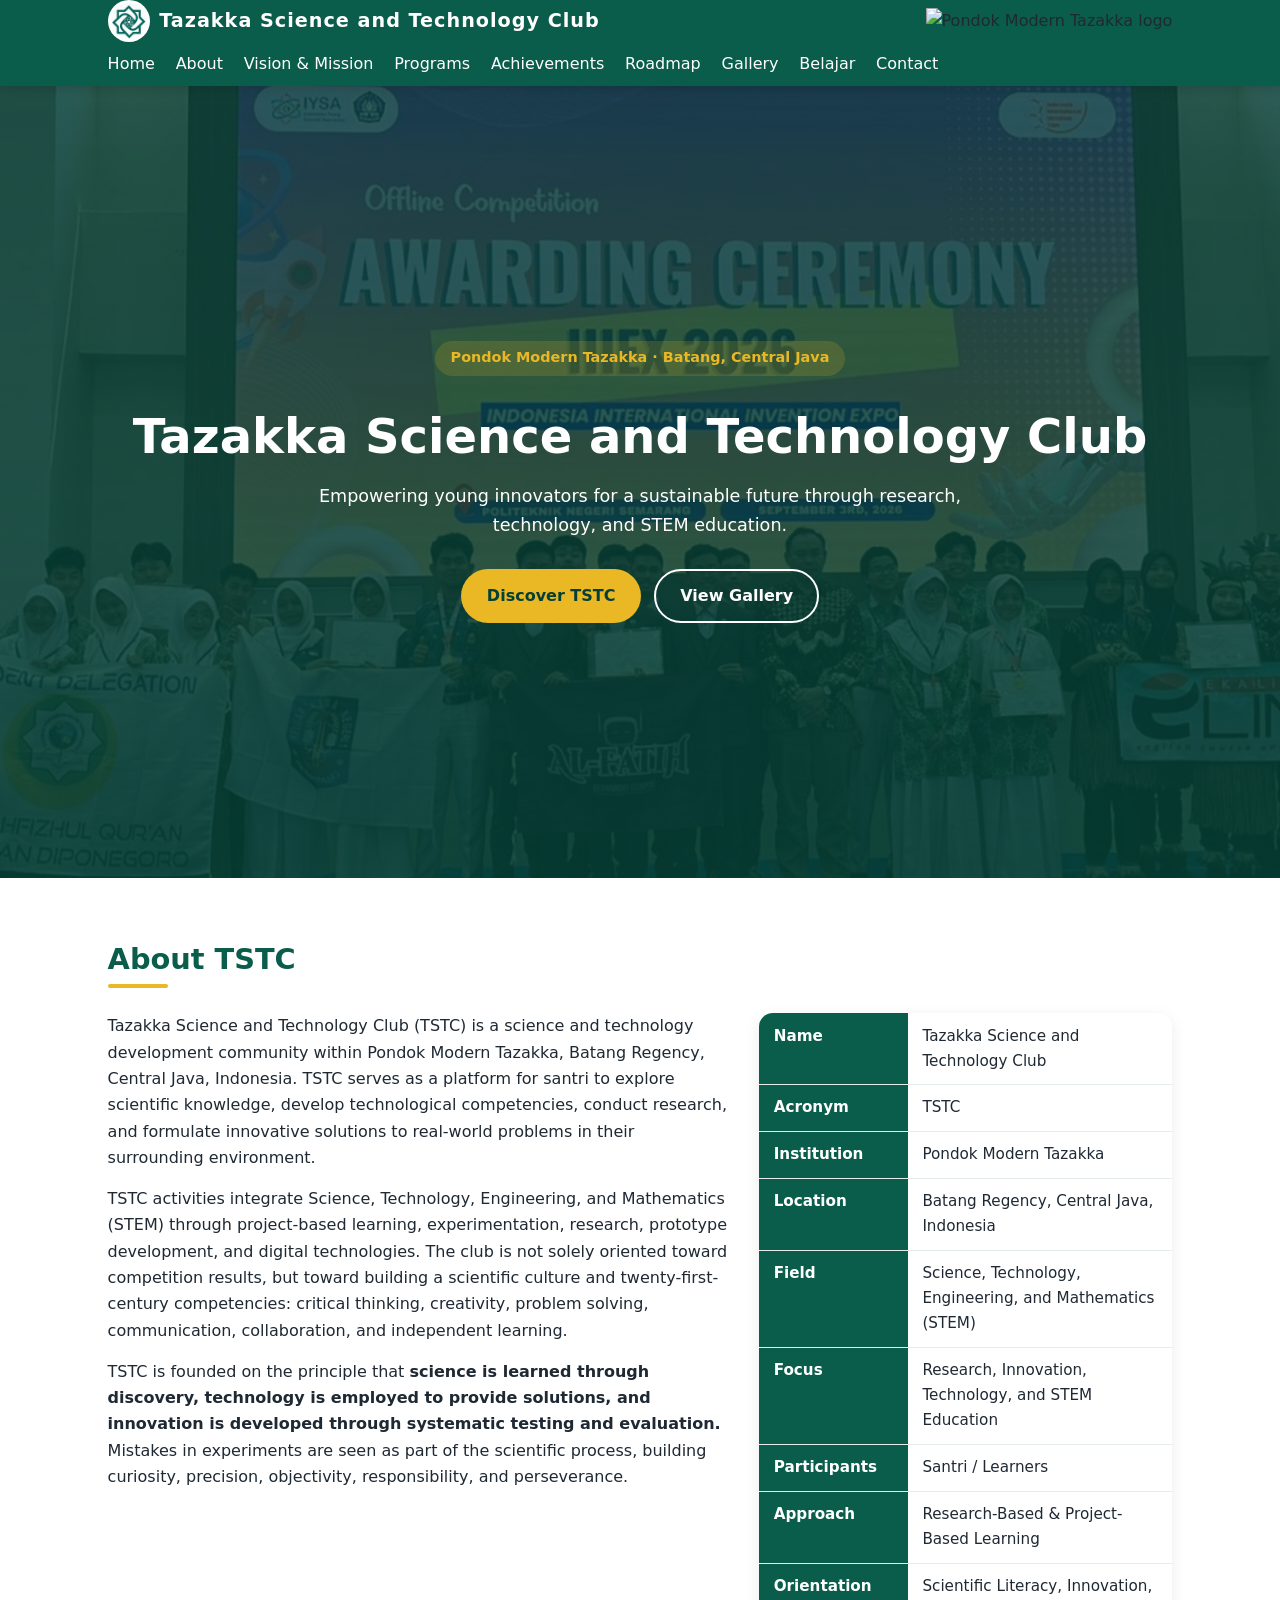
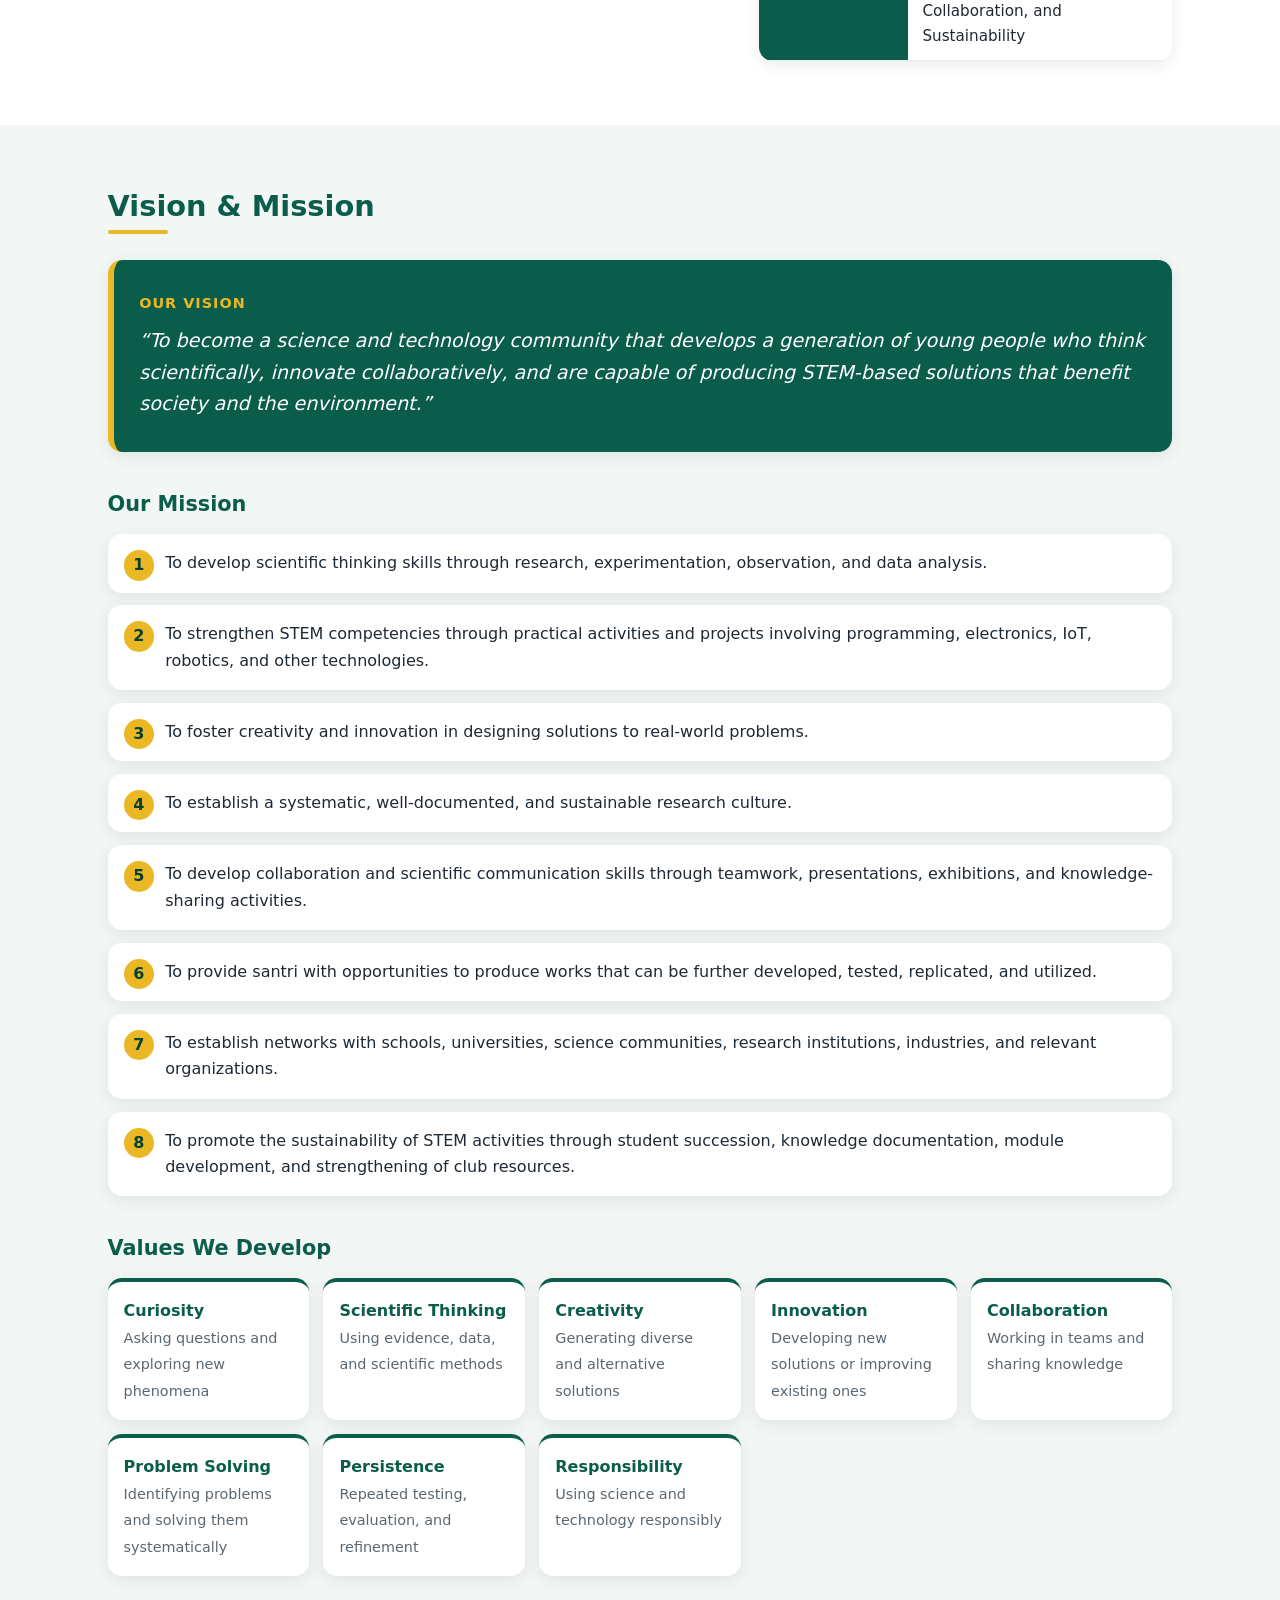
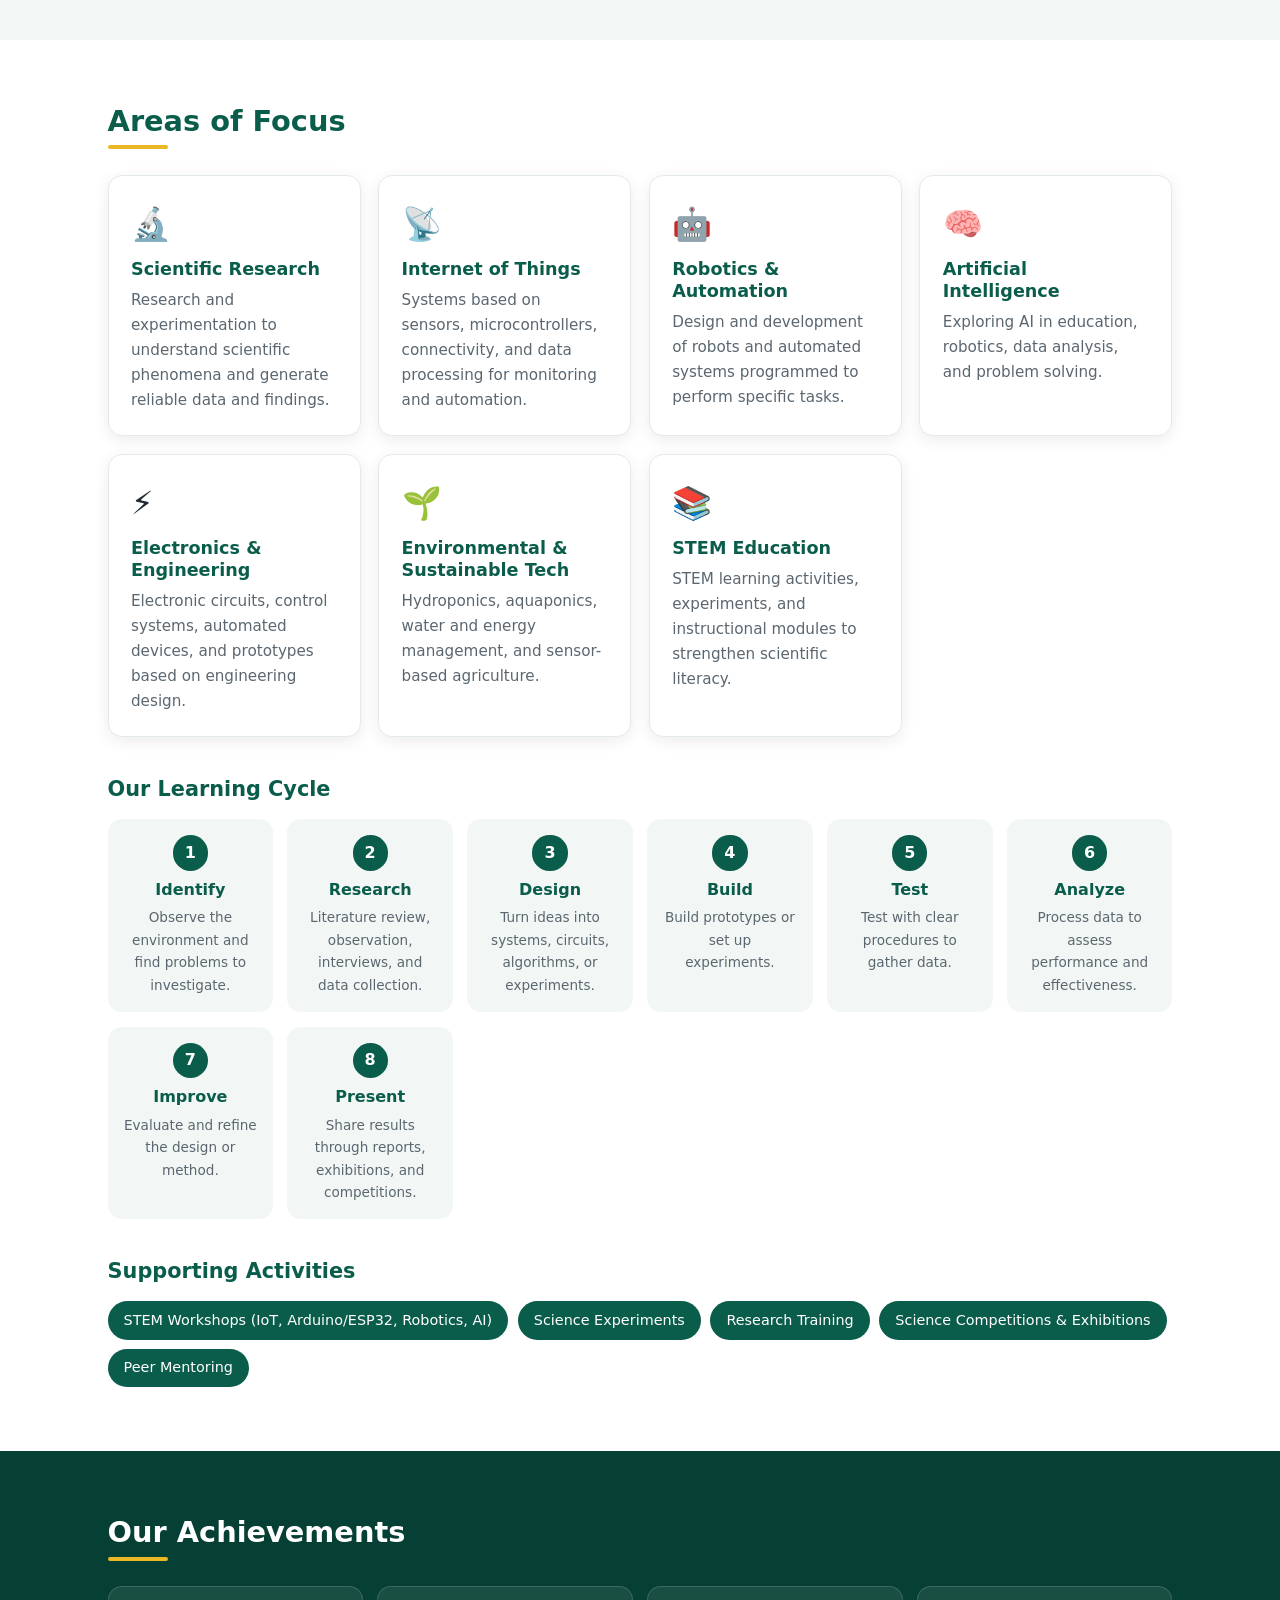
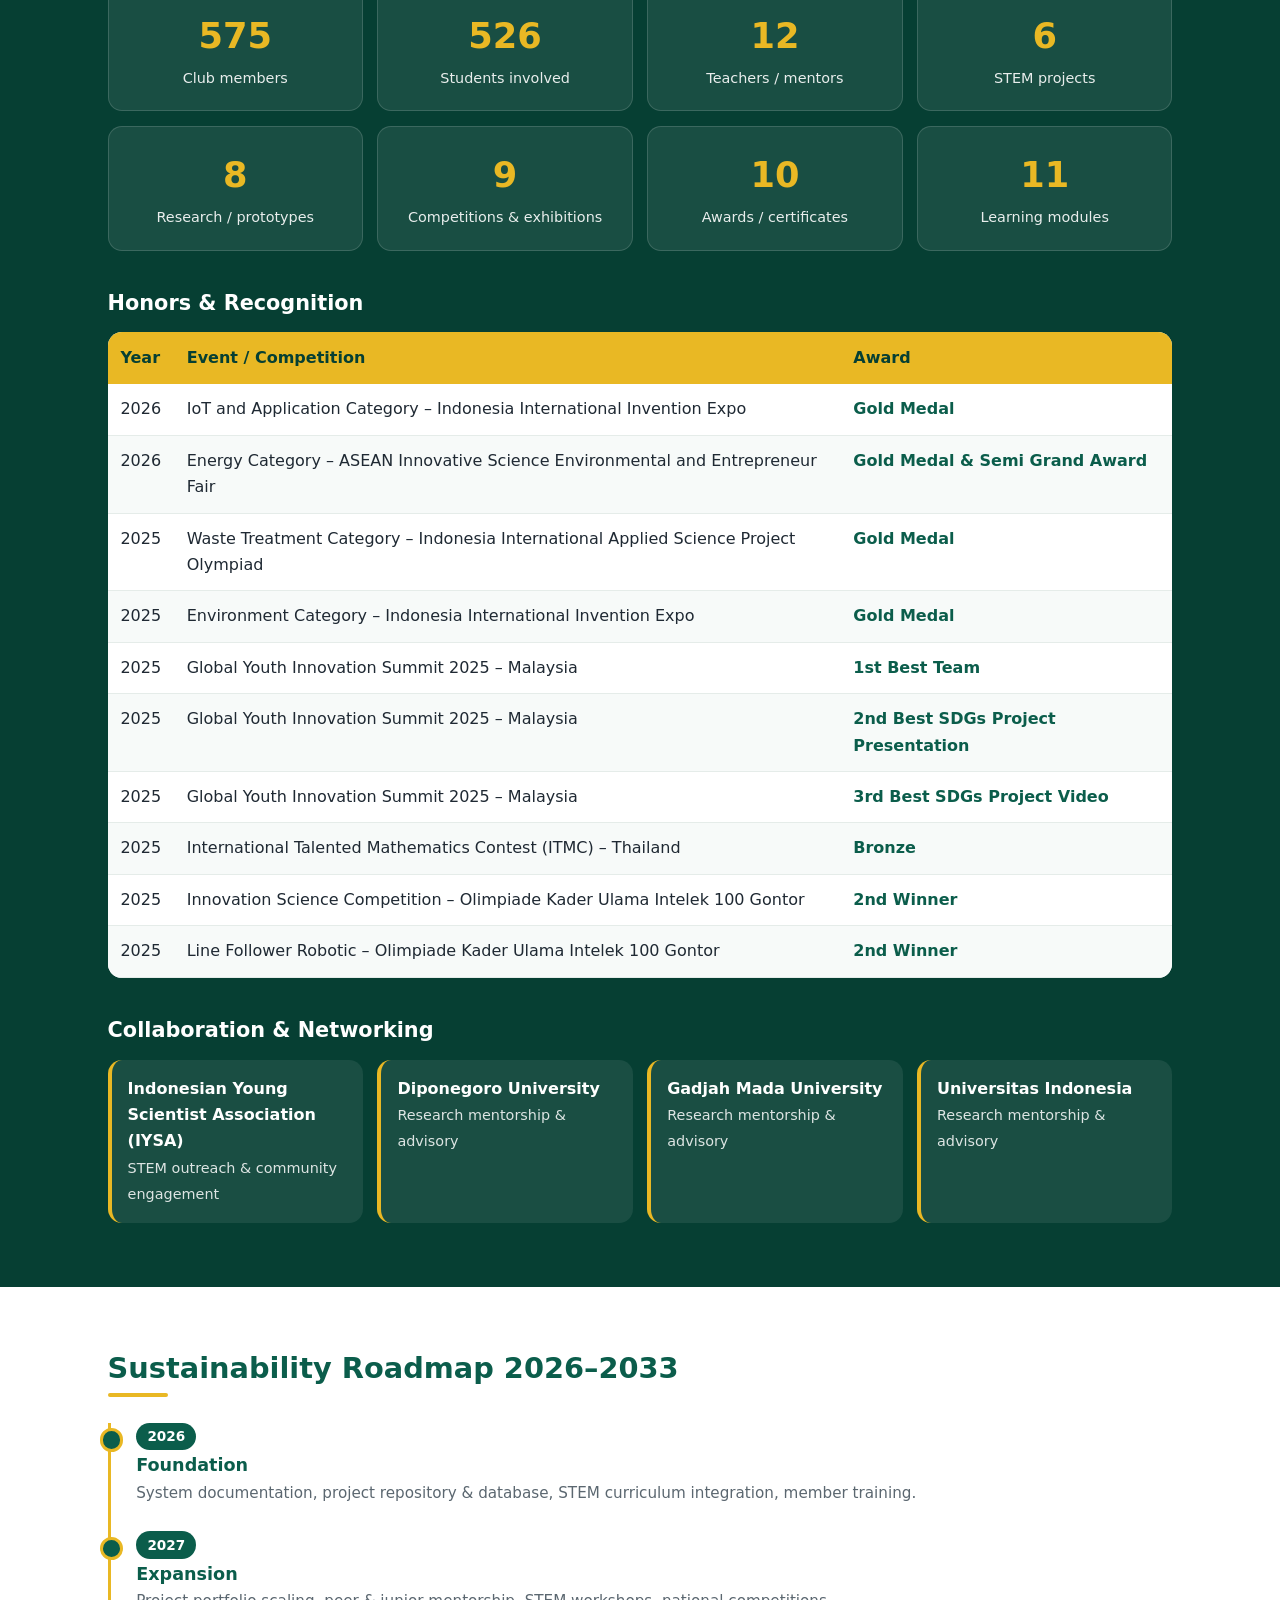
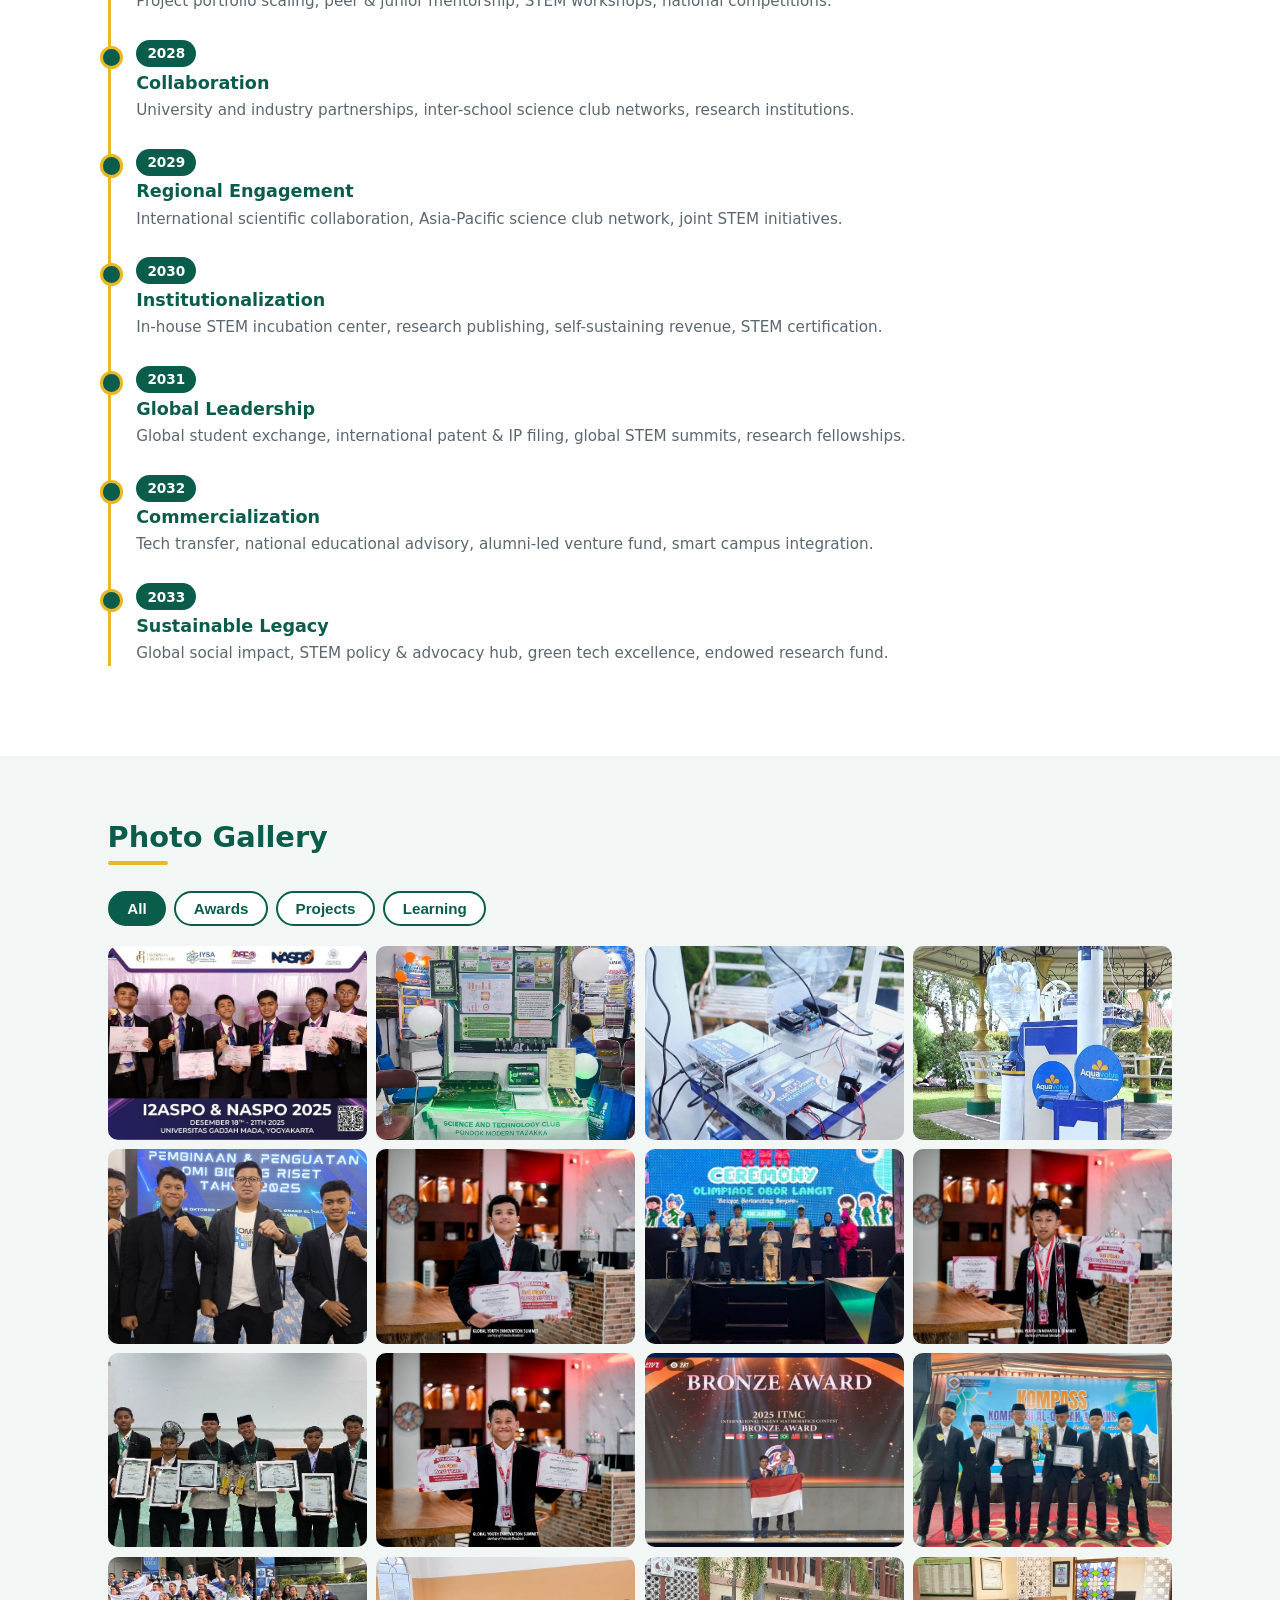
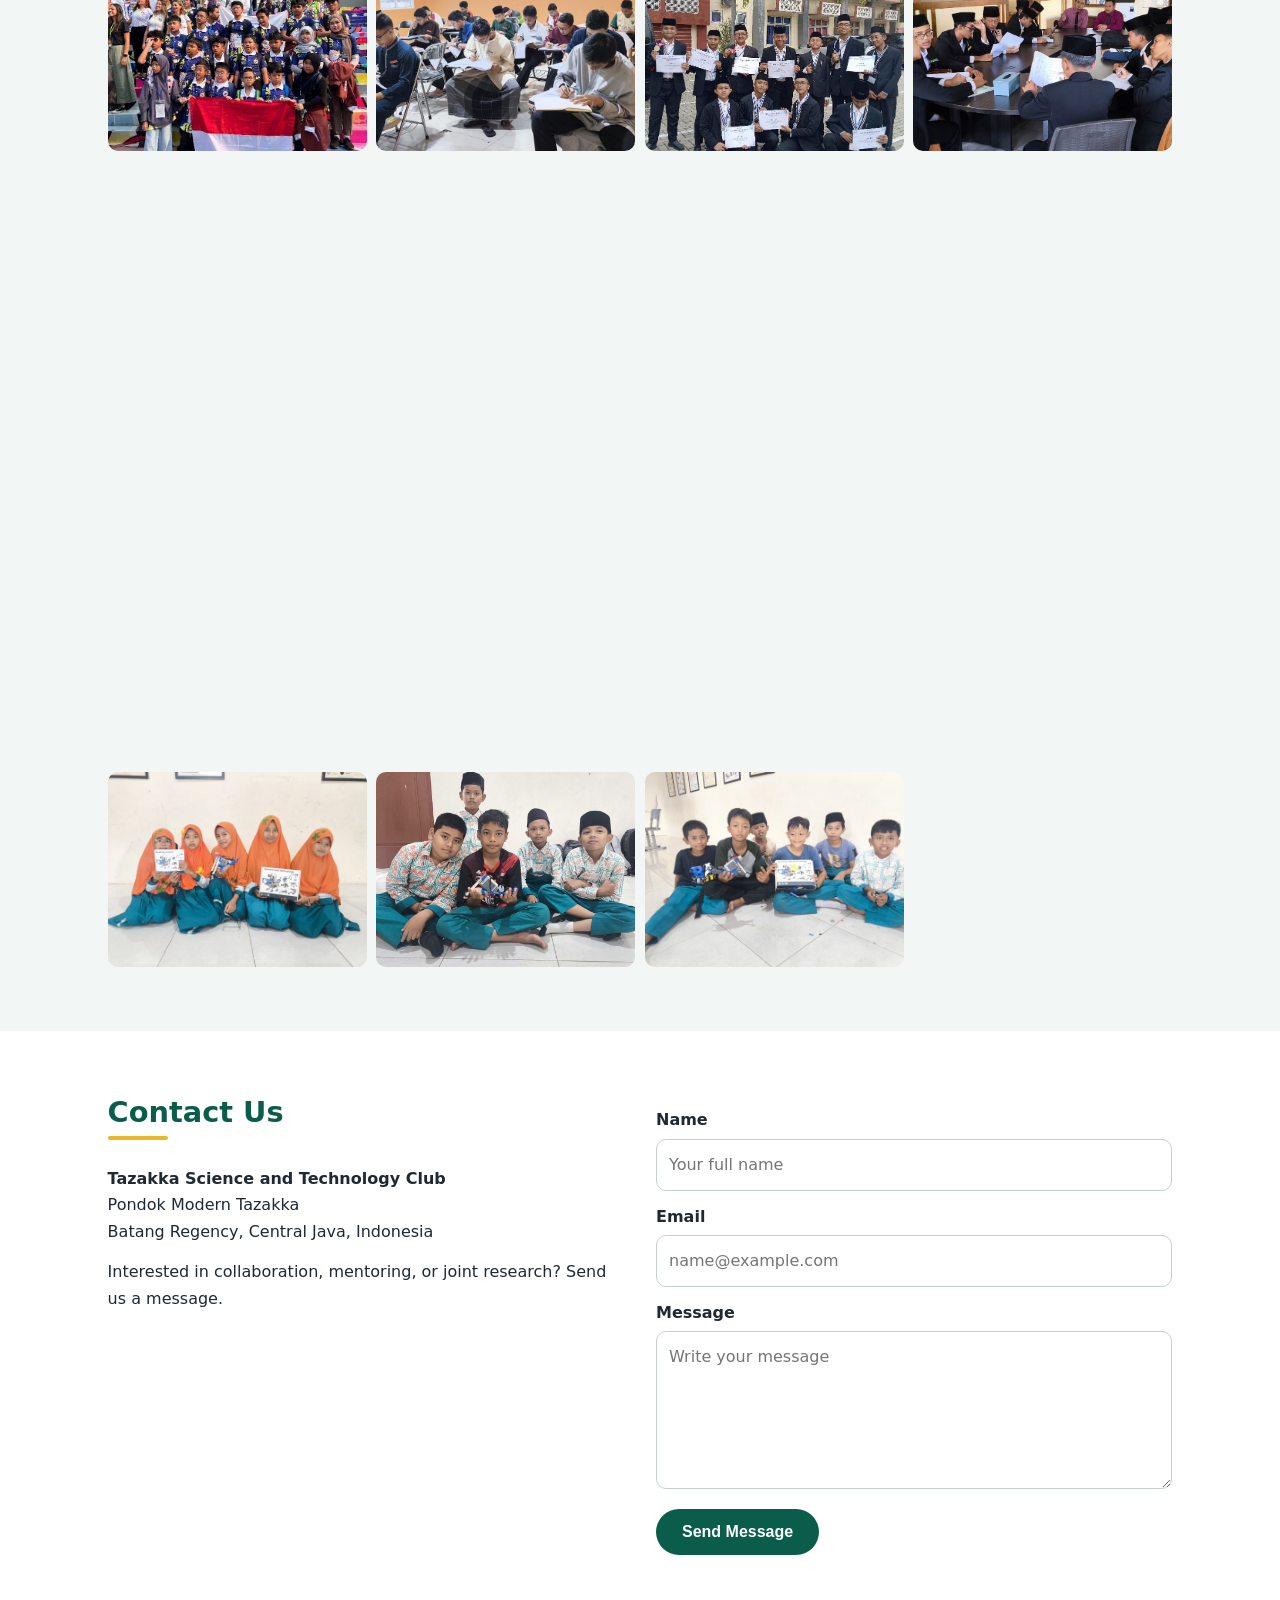
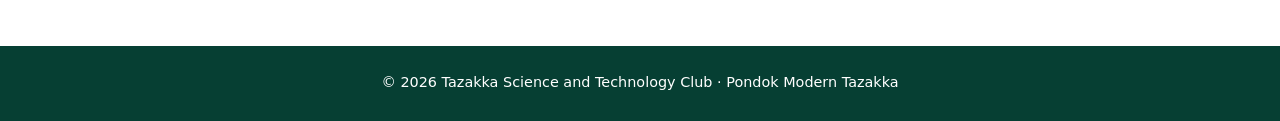
==== commit ce51f5ea: "Add files via upload" ====
--- a/index.html
+++ b/index.html
@@ -15,8 +15,11 @@
     <div class="container header-inner">
       <a href="#home" class="brand">
         <img src="images/logo.png" alt="TSTC logo" class="brand-logo">
-        <span>TSTC</span>
+        <span>Tazakka Science and Technology Club</span>
       </a>
+
+      <!-- Logo Pondok Modern Tazakka (rata kanan) -->
+      <img src="images/logo-tazakka.png" alt="Pondok Modern Tazakka logo" class="logo-tazakka">
 
       <!-- Tombol menu (hanya muncul di layar kecil) -->
       <button class="menu-toggle" id="menuToggle" aria-label="Open menu">☰</button>
@@ -29,6 +32,7 @@
         <a href="#achievements">Achievements</a>
         <a href="#roadmap">Roadmap</a>
         <a href="#gallery">Gallery</a>
+        <a href="belajar.html">Belajar</a>
         <a href="#contact">Contact</a>
       </nav>
     </div>
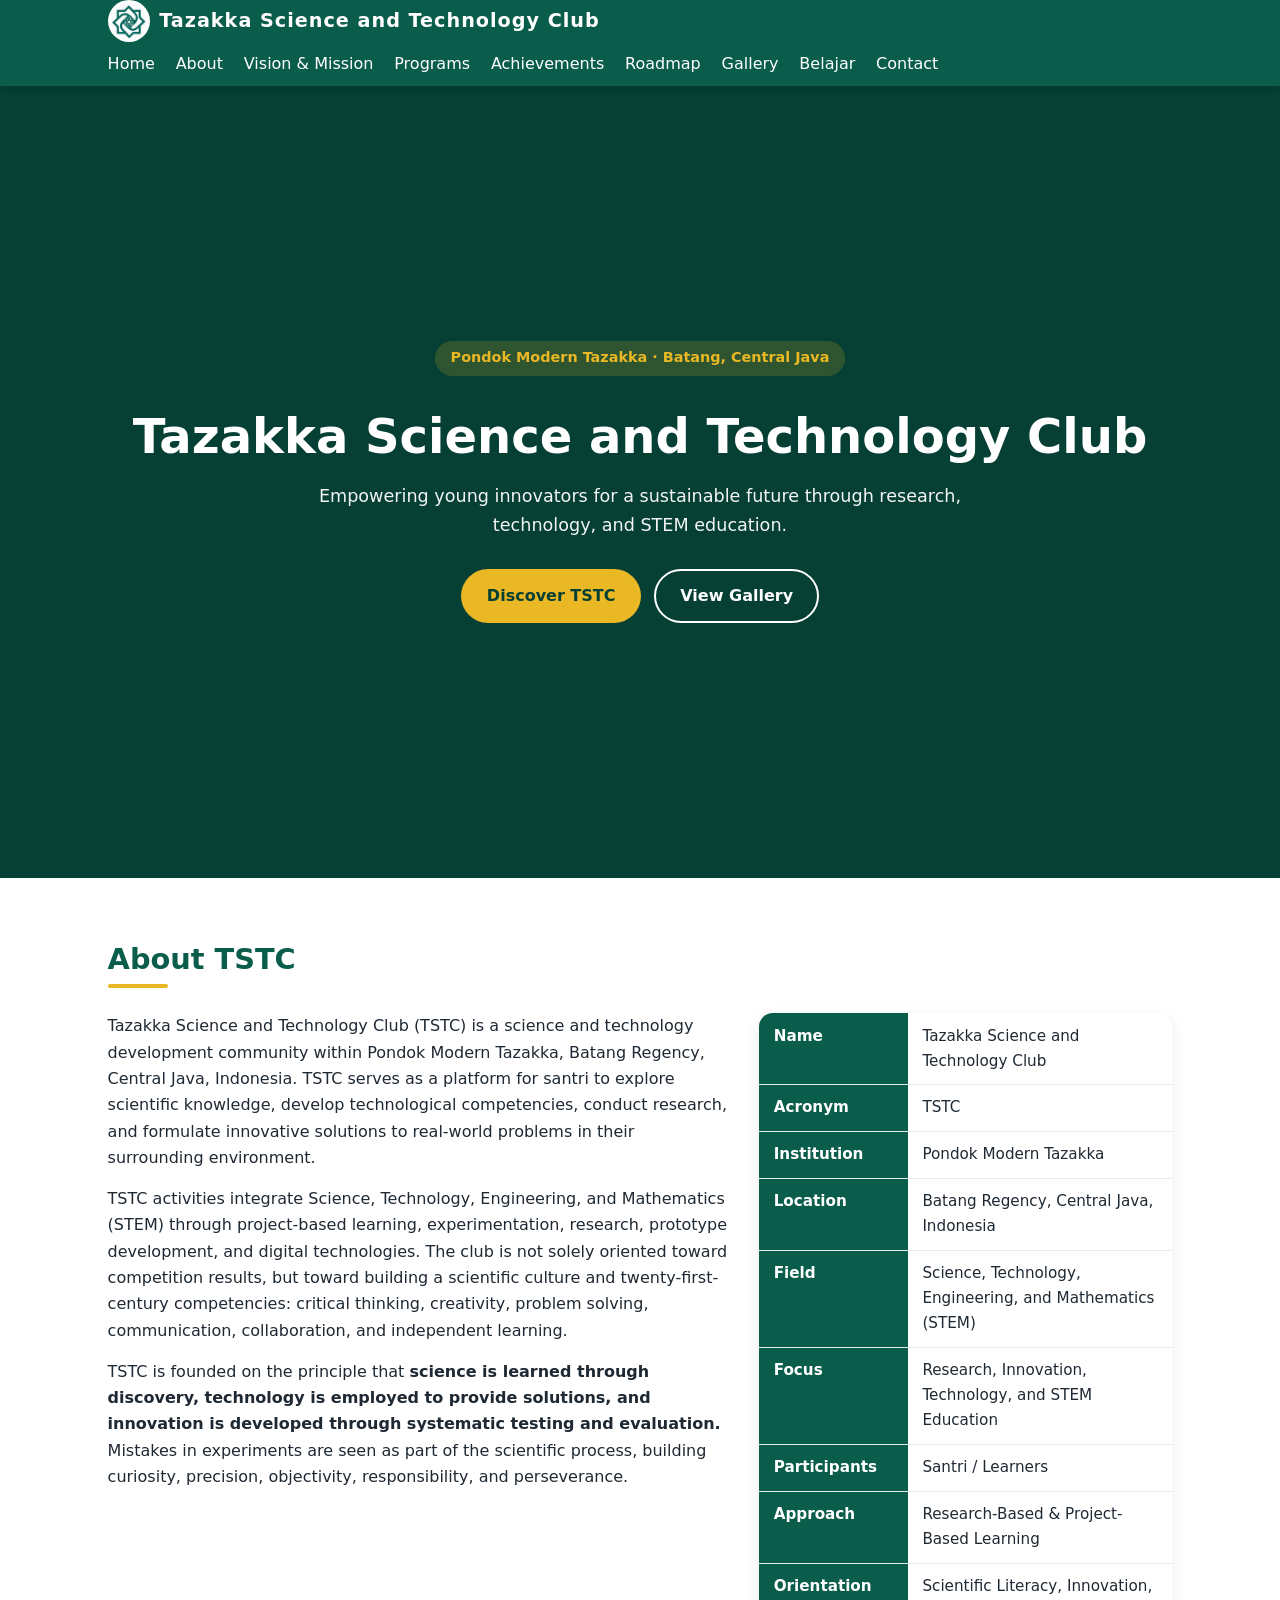
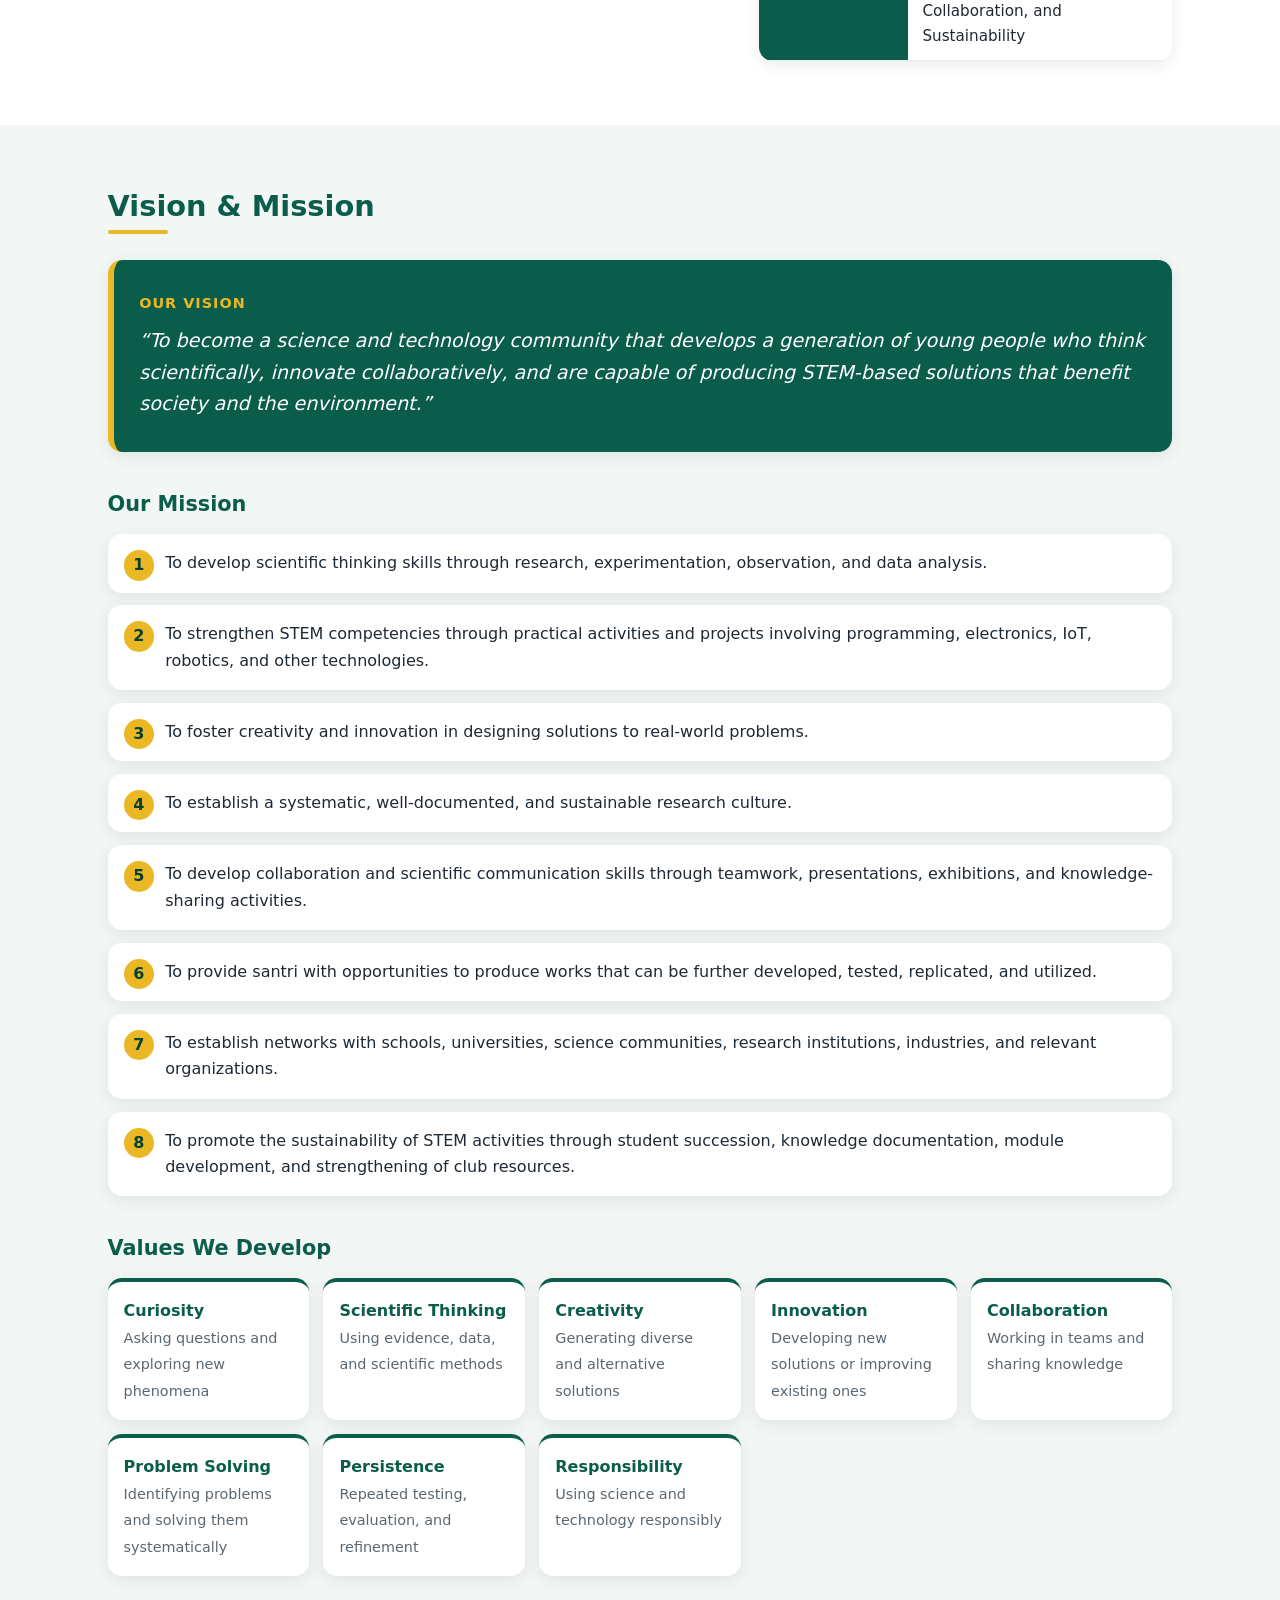
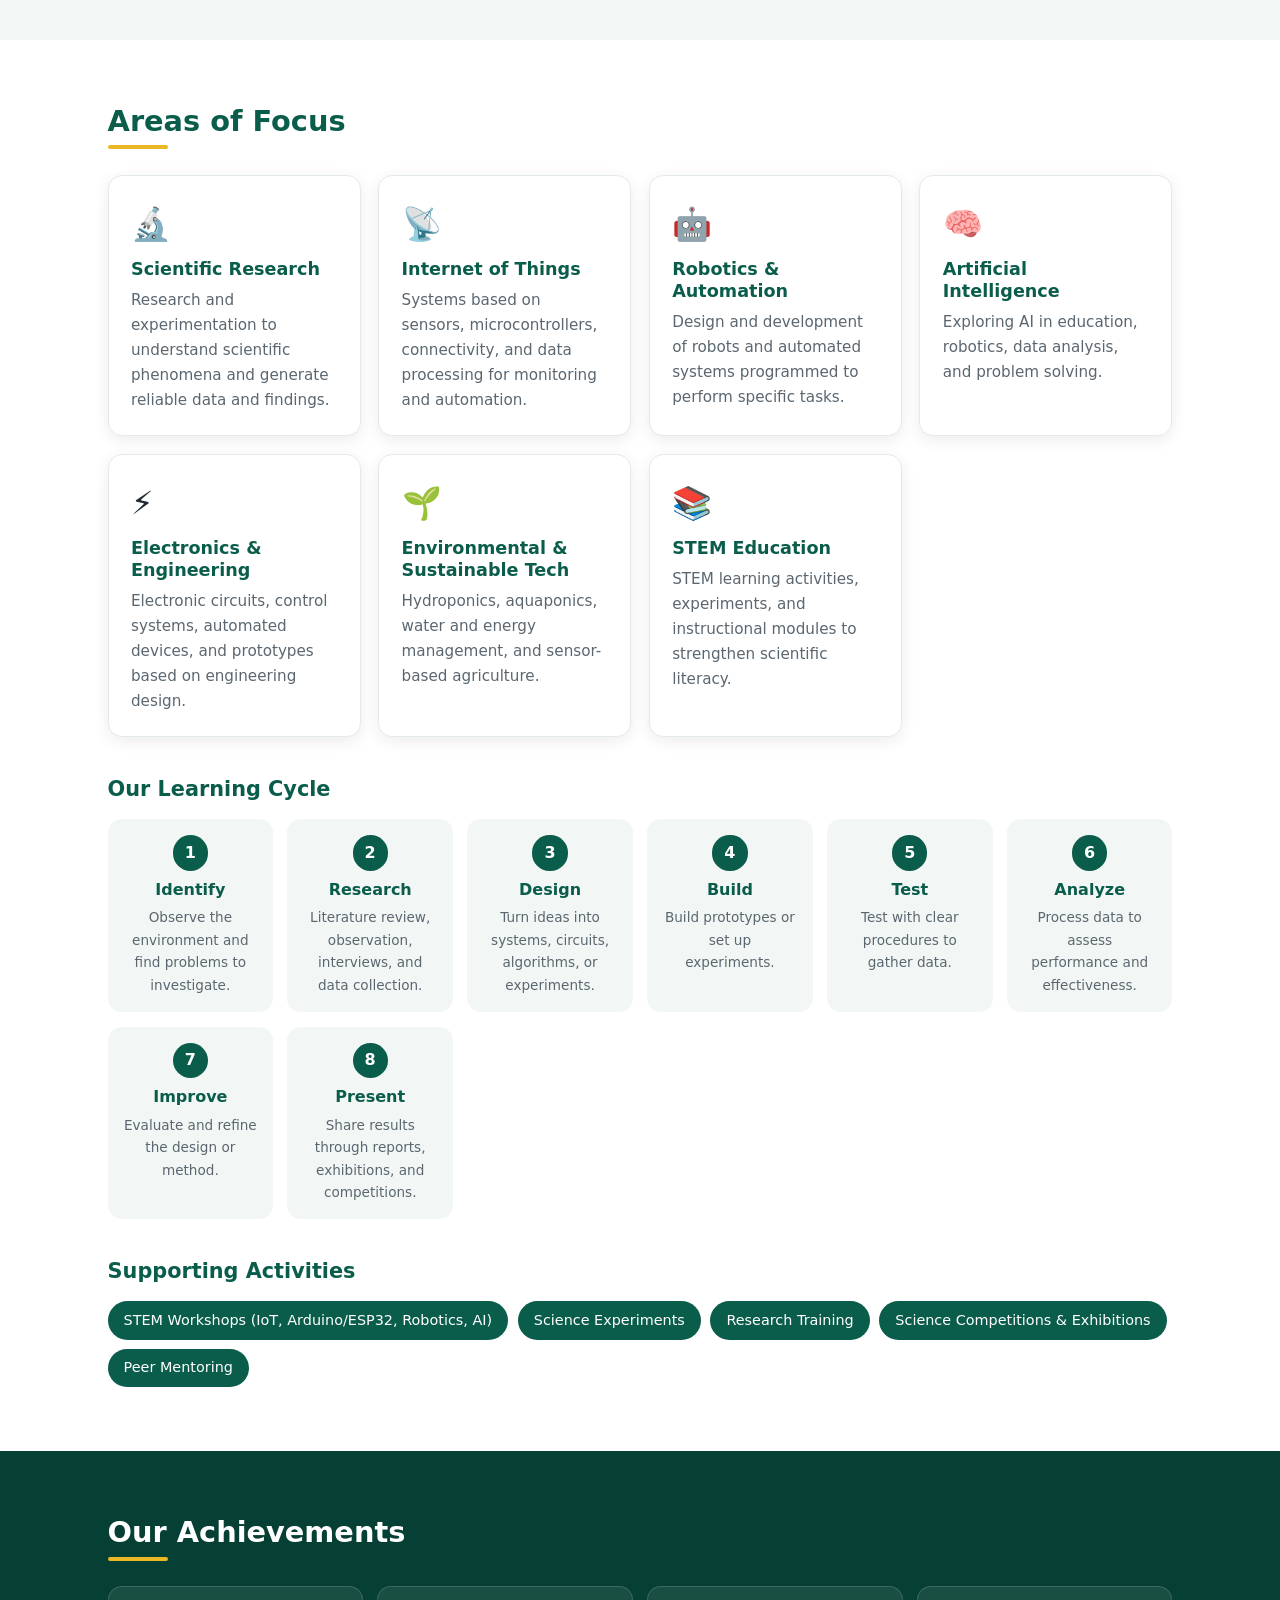
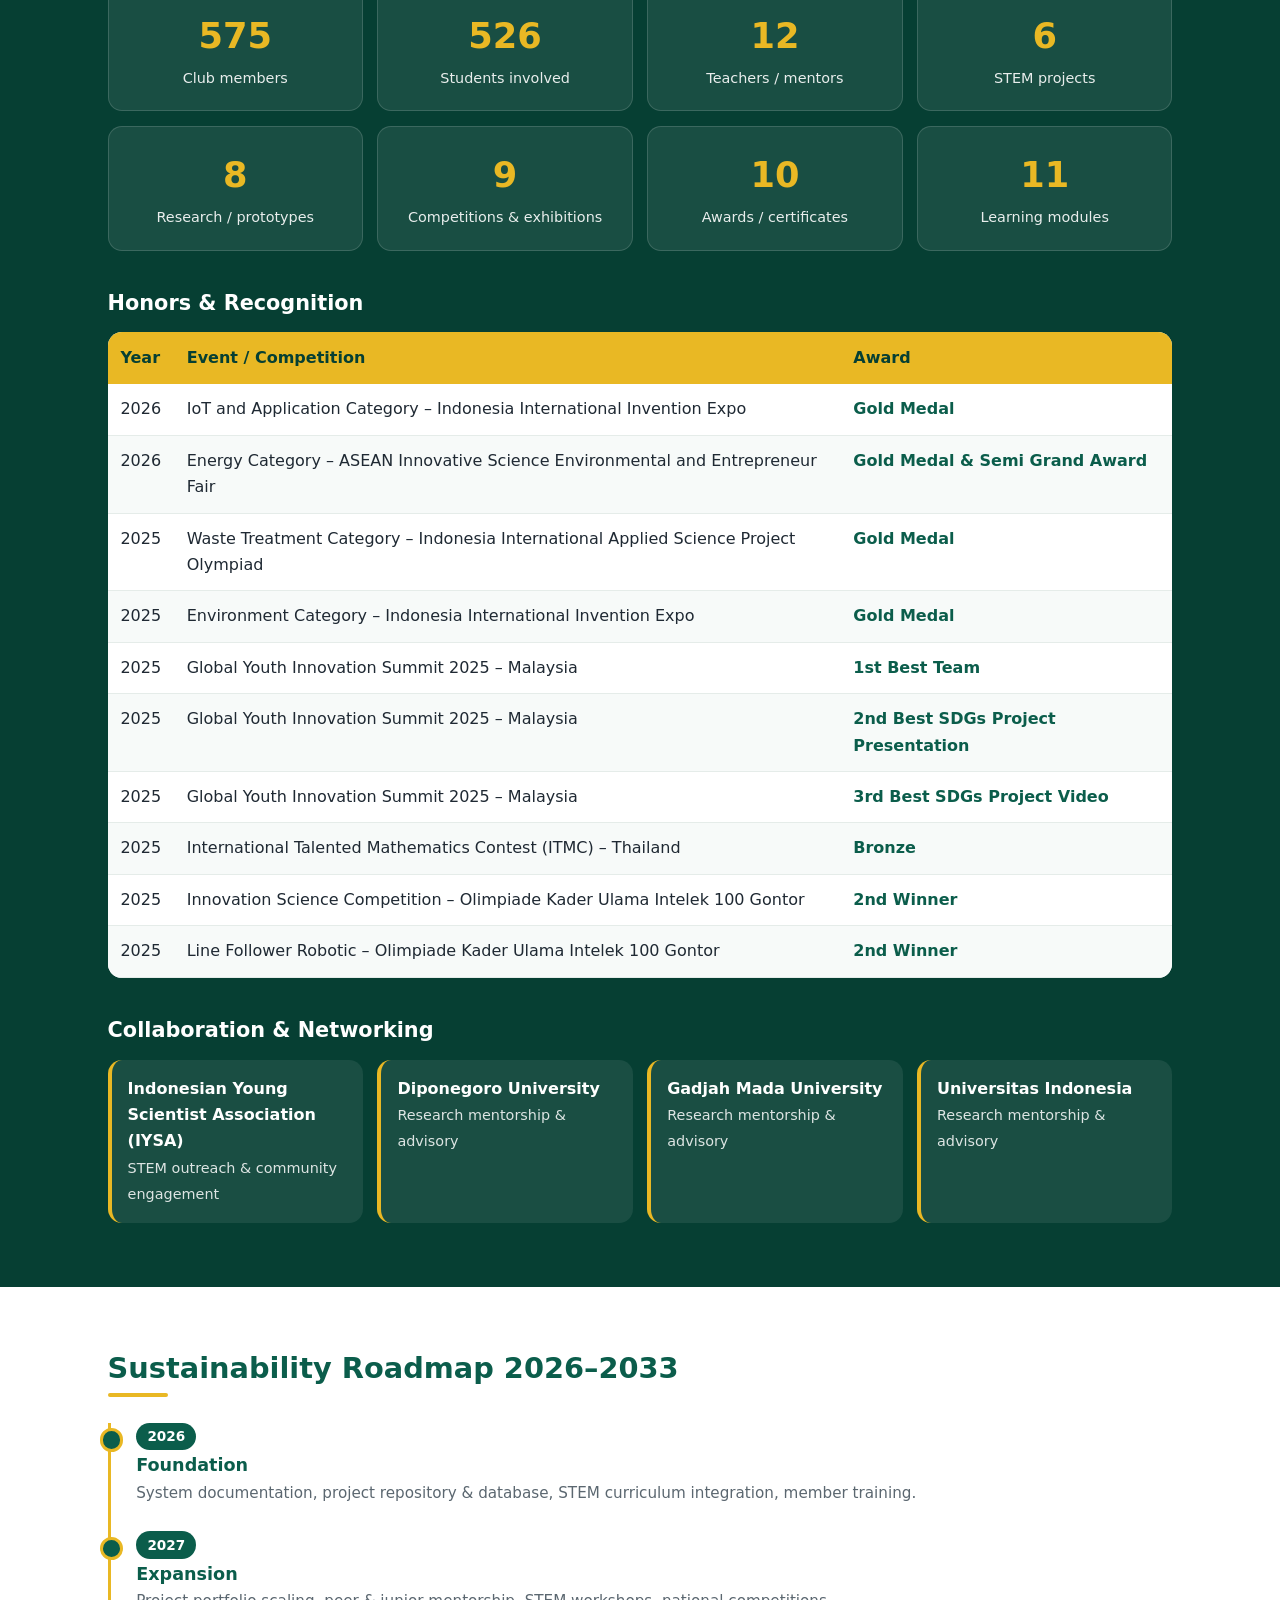
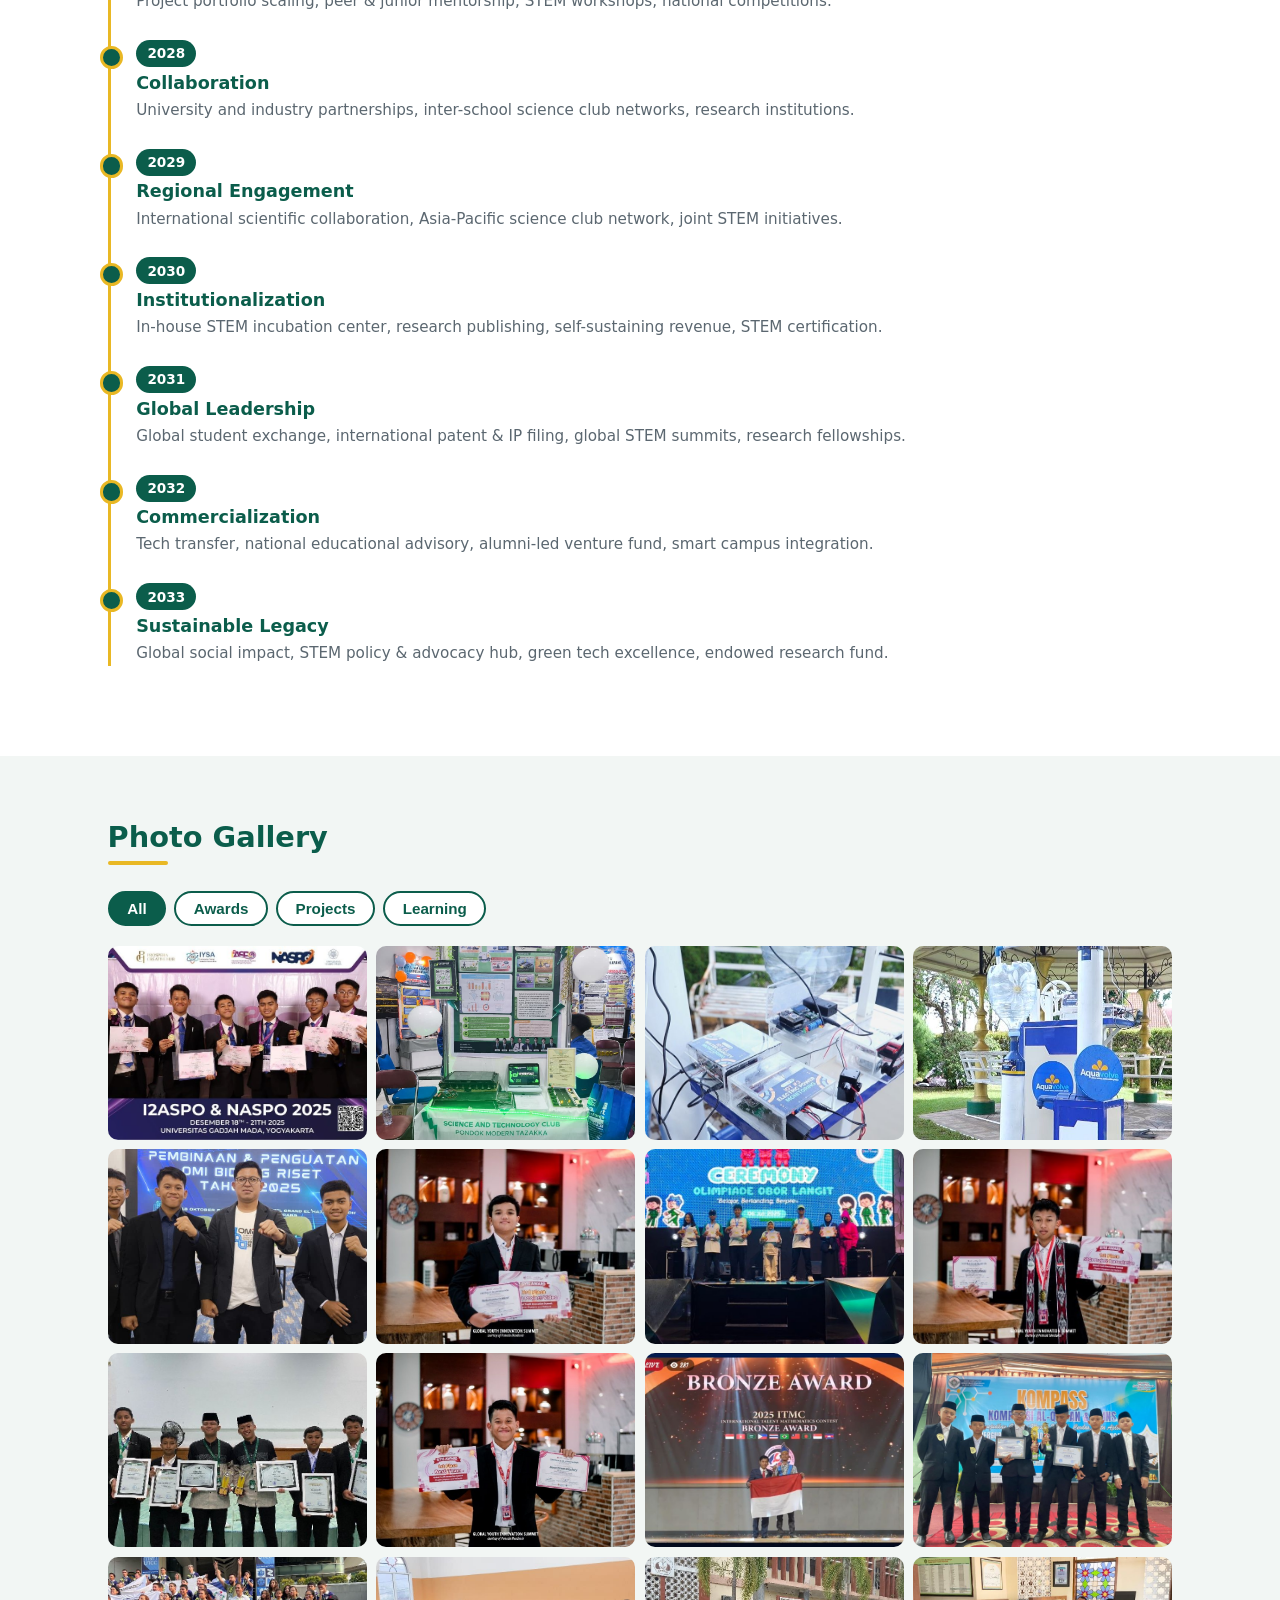
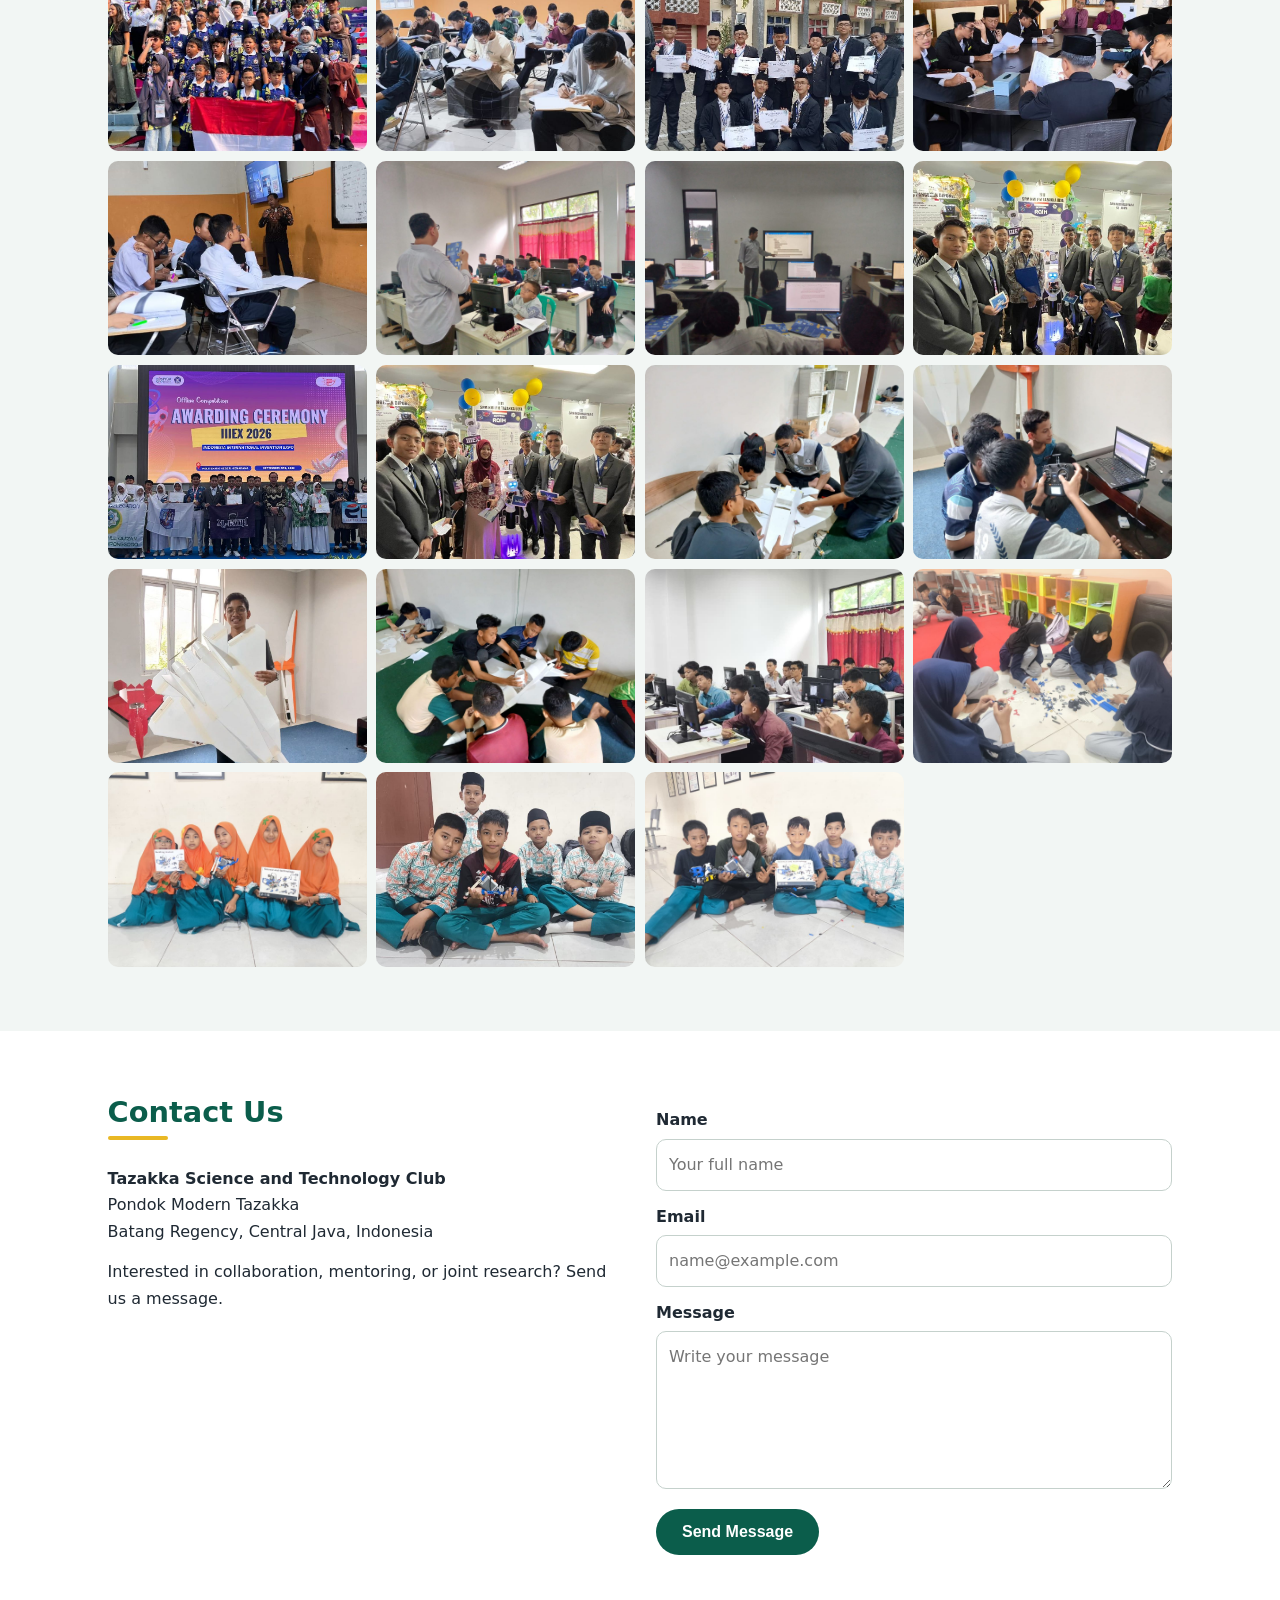
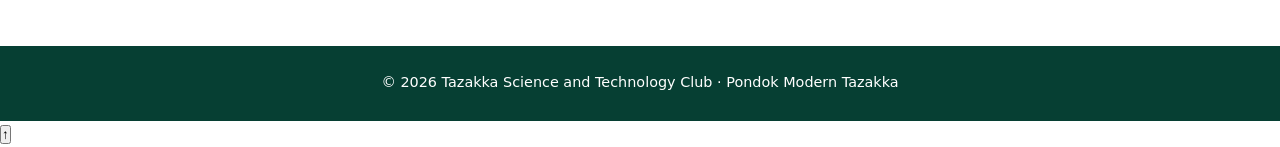
==== commit cd7cb984: "Update index.html" ====
--- a/index.html
+++ b/index.html
@@ -17,9 +17,6 @@
         <img src="images/logo.png" alt="TSTC logo" class="brand-logo">
         <span>Tazakka Science and Technology Club</span>
       </a>
-
-      <!-- Logo Pondok Modern Tazakka (rata kanan) -->
-      <img src="images/logo-tazakka.png" alt="Pondok Modern Tazakka logo" class="logo-tazakka">
 
       <!-- Tombol menu (hanya muncul di layar kecil) -->
       <button class="menu-toggle" id="menuToggle" aria-label="Open menu">☰</button>
--- a/css/style.css
+++ b/css/style.css
@@ -318,77 +318,3 @@
   .nav { display: flex; flex-direction: row; width: auto; gap: 1.3rem; padding: 0; }
   .gallery { grid-template-columns: repeat(4, 1fr); }
 }
-/* =========================================================
-   18. ANIMASI
-   ========================================================= */
-
-/* --- a. Hero: slideshow foto latar + zoom pelan --- */
-.hero { position: relative; overflow: hidden; }
-.hero-content { position: relative; z-index: 2; }
-.hero-slide {
-  position: absolute; inset: 0; z-index: 0;
-  background-size: cover; background-position: center;
-  opacity: 0;
-  transition: opacity 1.5s ease;
-}
-.hero-slide.show { opacity: 1; animation: zoomPelan 7s ease-out forwards; }
-.hero::after {
-  content: ""; position: absolute; inset: 0; z-index: 1;
-  background: linear-gradient(rgba(6, 63, 51, 0.80), rgba(6, 63, 51, 0.88));
-}
-@keyframes zoomPelan { from { transform: scale(1); } to { transform: scale(1.12); } }
-
-/* --- b. Hero: teks muncul satu per satu --- */
-.hero-content > * { opacity: 0; animation: munculAtas 0.9s ease forwards; }
-.hero-content > *:nth-child(1) { animation-delay: 0.2s; }
-.hero-content > *:nth-child(2) { animation-delay: 0.5s; }
-.hero-content > *:nth-child(3) { animation-delay: 0.8s; }
-.hero-content > *:nth-child(4) { animation-delay: 1.1s; }
-@keyframes munculAtas {
-  from { opacity: 0; transform: translateY(30px); }
-  to   { opacity: 1; transform: translateY(0); }
-}
-
-/* --- c. Tombol emas berdenyut --- */
-.btn-gold { animation: denyut 2.5s ease-in-out infinite; }
-@keyframes denyut {
-  0%, 100% { box-shadow: 0 0 0 0 rgba(233, 184, 36, 0.6); }
-  50%      { box-shadow: 0 0 0 12px rgba(233, 184, 36, 0); }
-}
-
-/* --- d. Muncul saat digulir --- */
-.reveal { opacity: 0; transform: translateY(40px); transition: opacity 0.8s ease, transform 0.8s ease; }
-.reveal.visible { opacity: 1; transform: translateY(0); }
-
-/* --- e. Logo berputar saat disentuh --- */
-.brand-logo, .logo-tazakka { transition: transform 0.6s ease; }
-.brand:hover .brand-logo, .logo-tazakka:hover { transform: rotate(360deg); }
-
-/* --- f. Header menggelap saat digulir --- */
-.header { transition: background 0.4s ease; }
-.header.scrolled { background: var(--green-dark); }
-
-/* --- g. Kotak terangkat saat disentuh --- */
-.value, .partner, .step, .milestone { transition: transform 0.3s ease; }
-.value:hover, .partner:hover, .step:hover { transform: translateY(-5px); }
-.visible.card:hover, .visible.value:hover, .visible.partner:hover, .visible.step:hover {
-  transform: translateY(-5px); transition-delay: 0s !important;
-}
-
-/* --- h. Tombol kembali ke atas --- */
-.to-top {
-  position: fixed; right: 1rem; bottom: 1rem; z-index: 60;
-  width: 3rem; height: 3rem; border-radius: 50%; border: none;
-  background: var(--gold); color: var(--green-dark);
-  font-size: 1.4rem; font-weight: 800; cursor: pointer;
-  box-shadow: var(--shadow);
-  opacity: 0; transform: translateY(20px); pointer-events: none;
-  transition: opacity 0.3s, transform 0.3s;
-}
-.to-top.show { opacity: 1; transform: translateY(0); pointer-events: auto; }
-
-/* Matikan animasi jika "Kurangi Gerakan" aktif */
-@media (prefers-reduced-motion: reduce) {
-  *, *::before, *::after { animation: none !important; transition: none !important; }
-  .reveal, .hero-content > * { opacity: 1; transform: none; }
-}
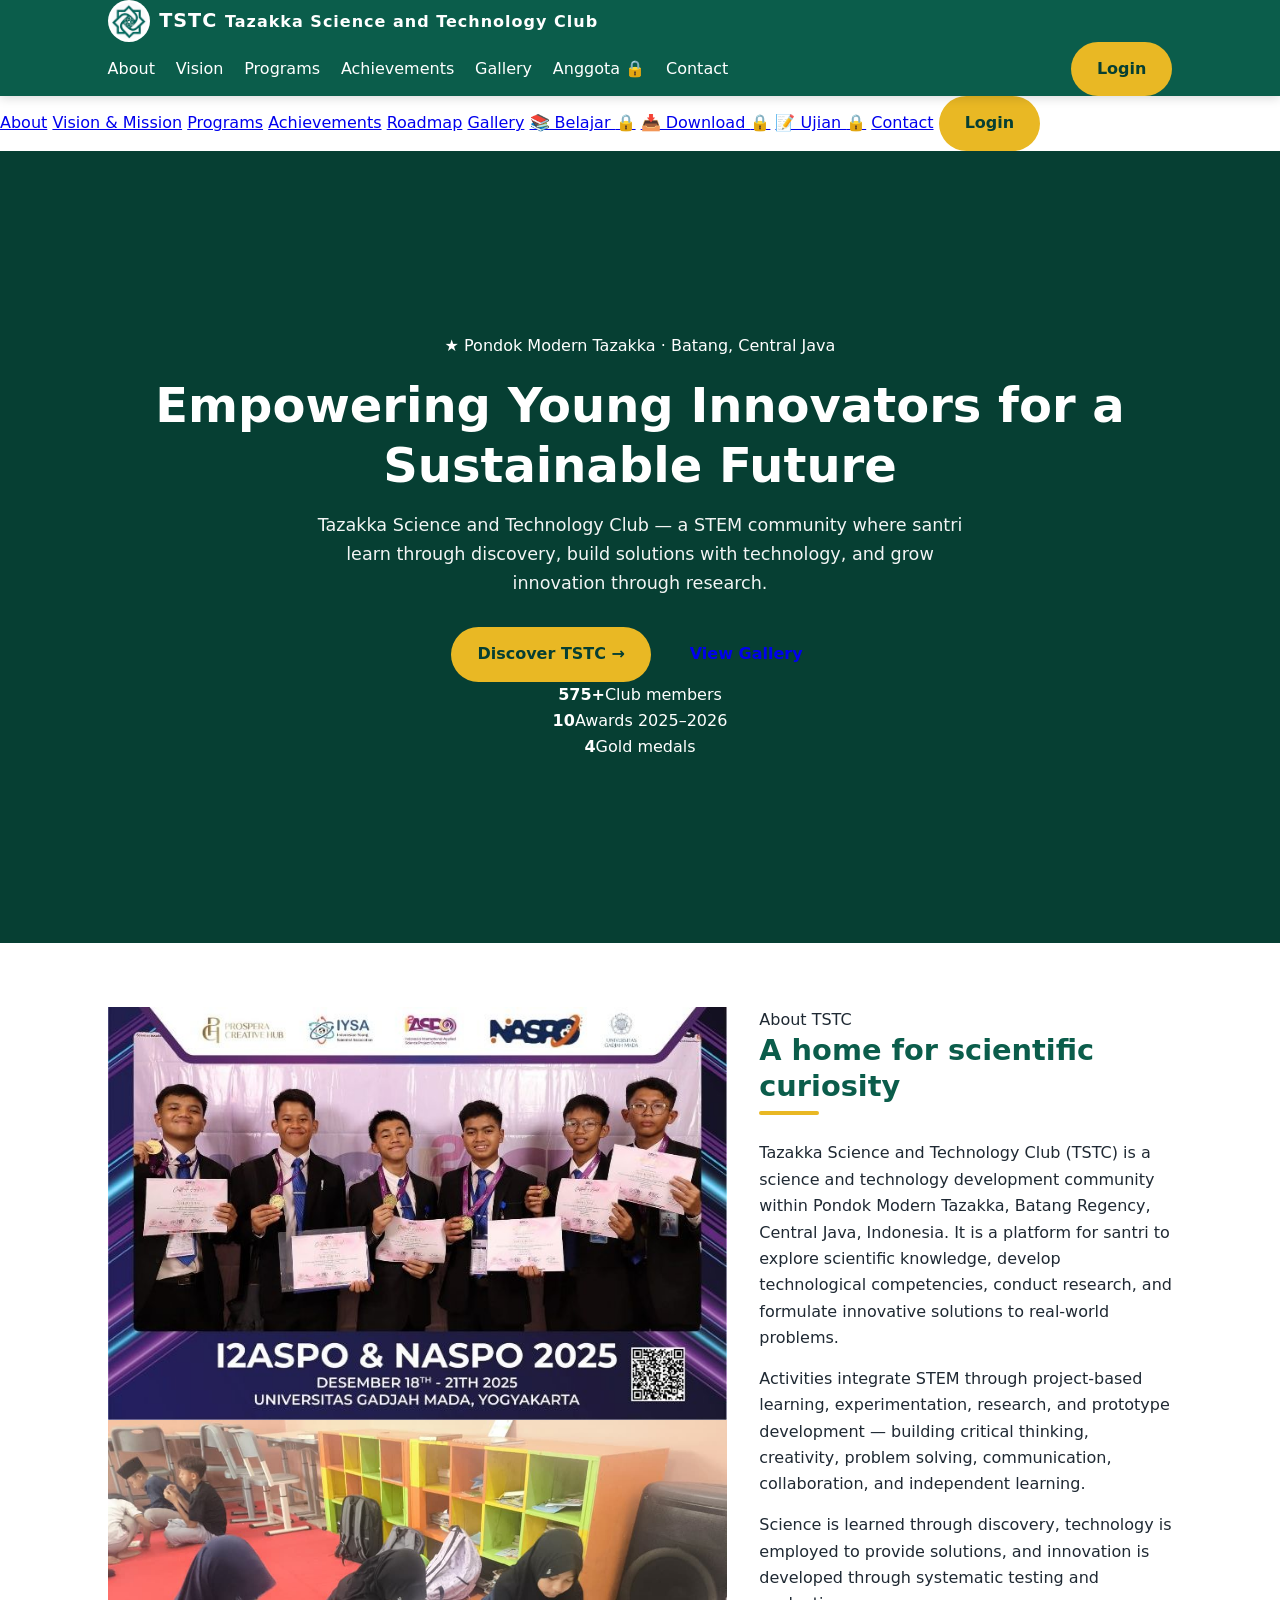
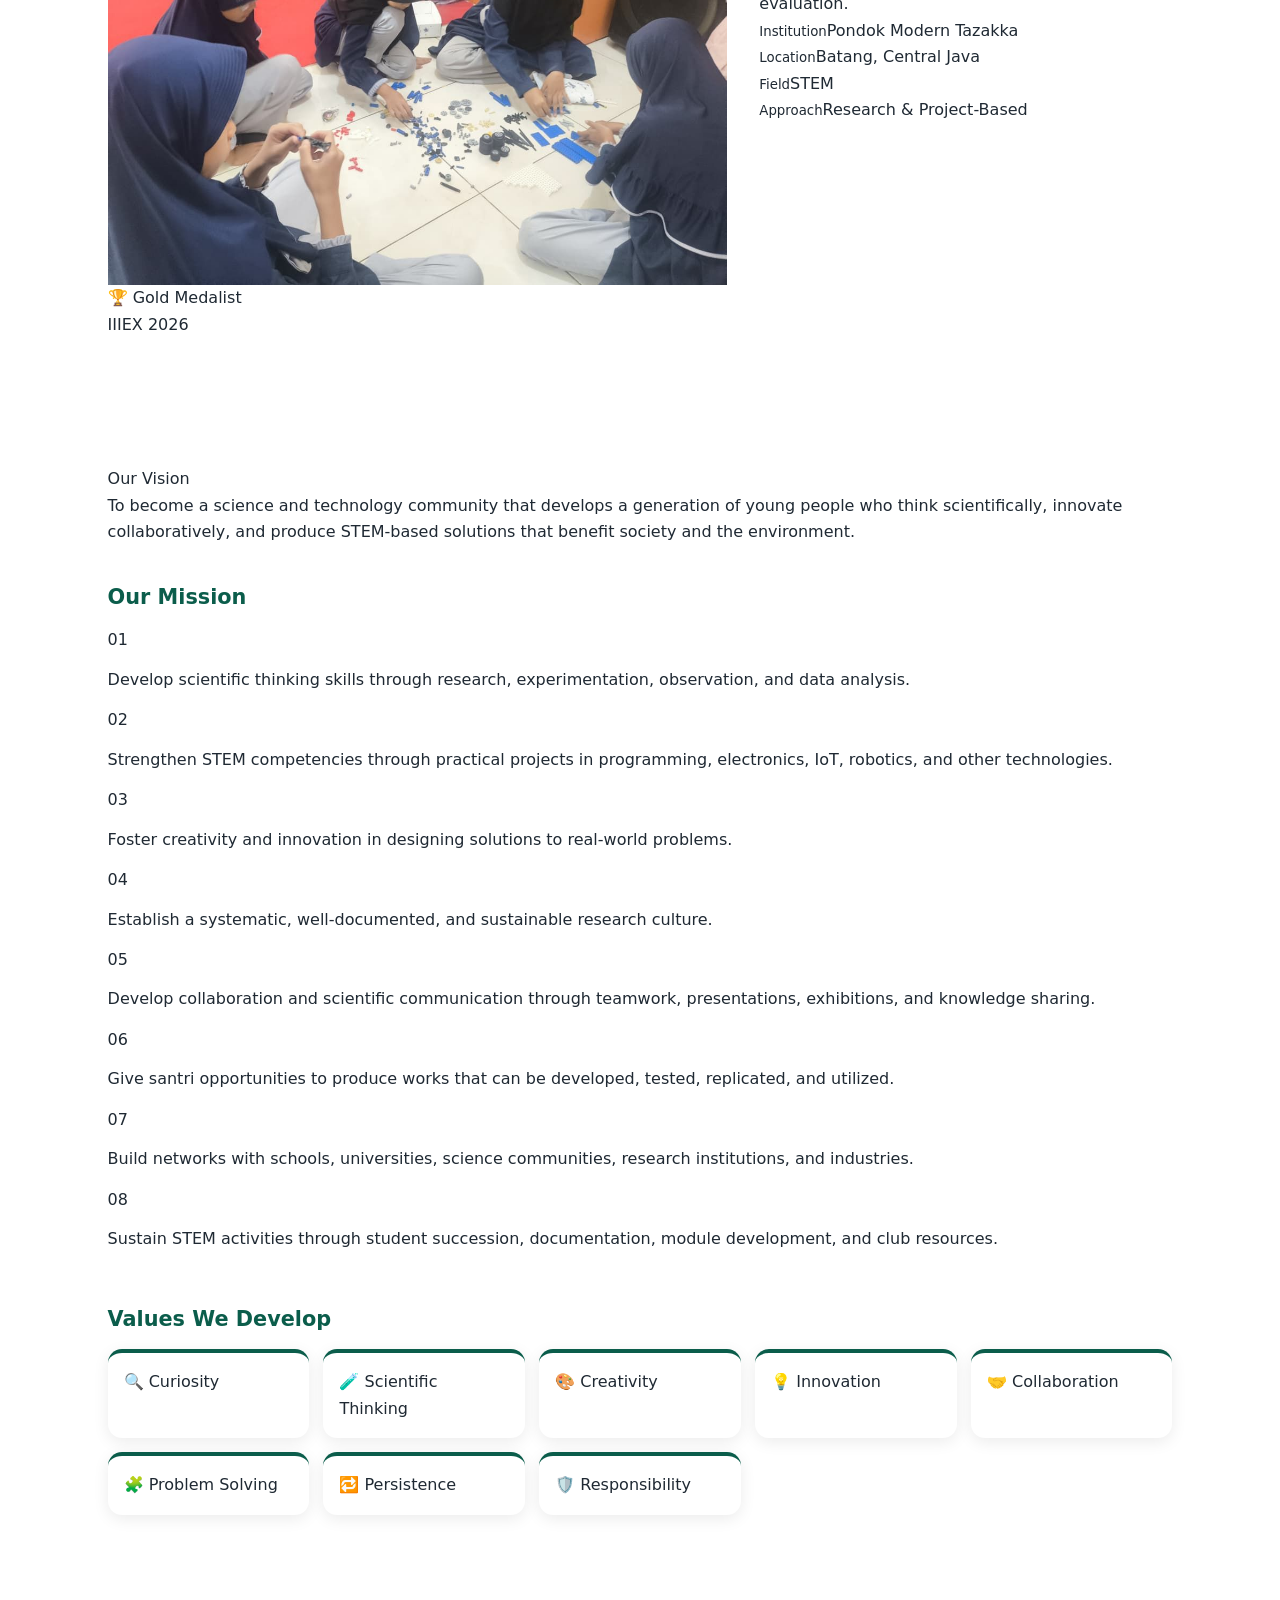
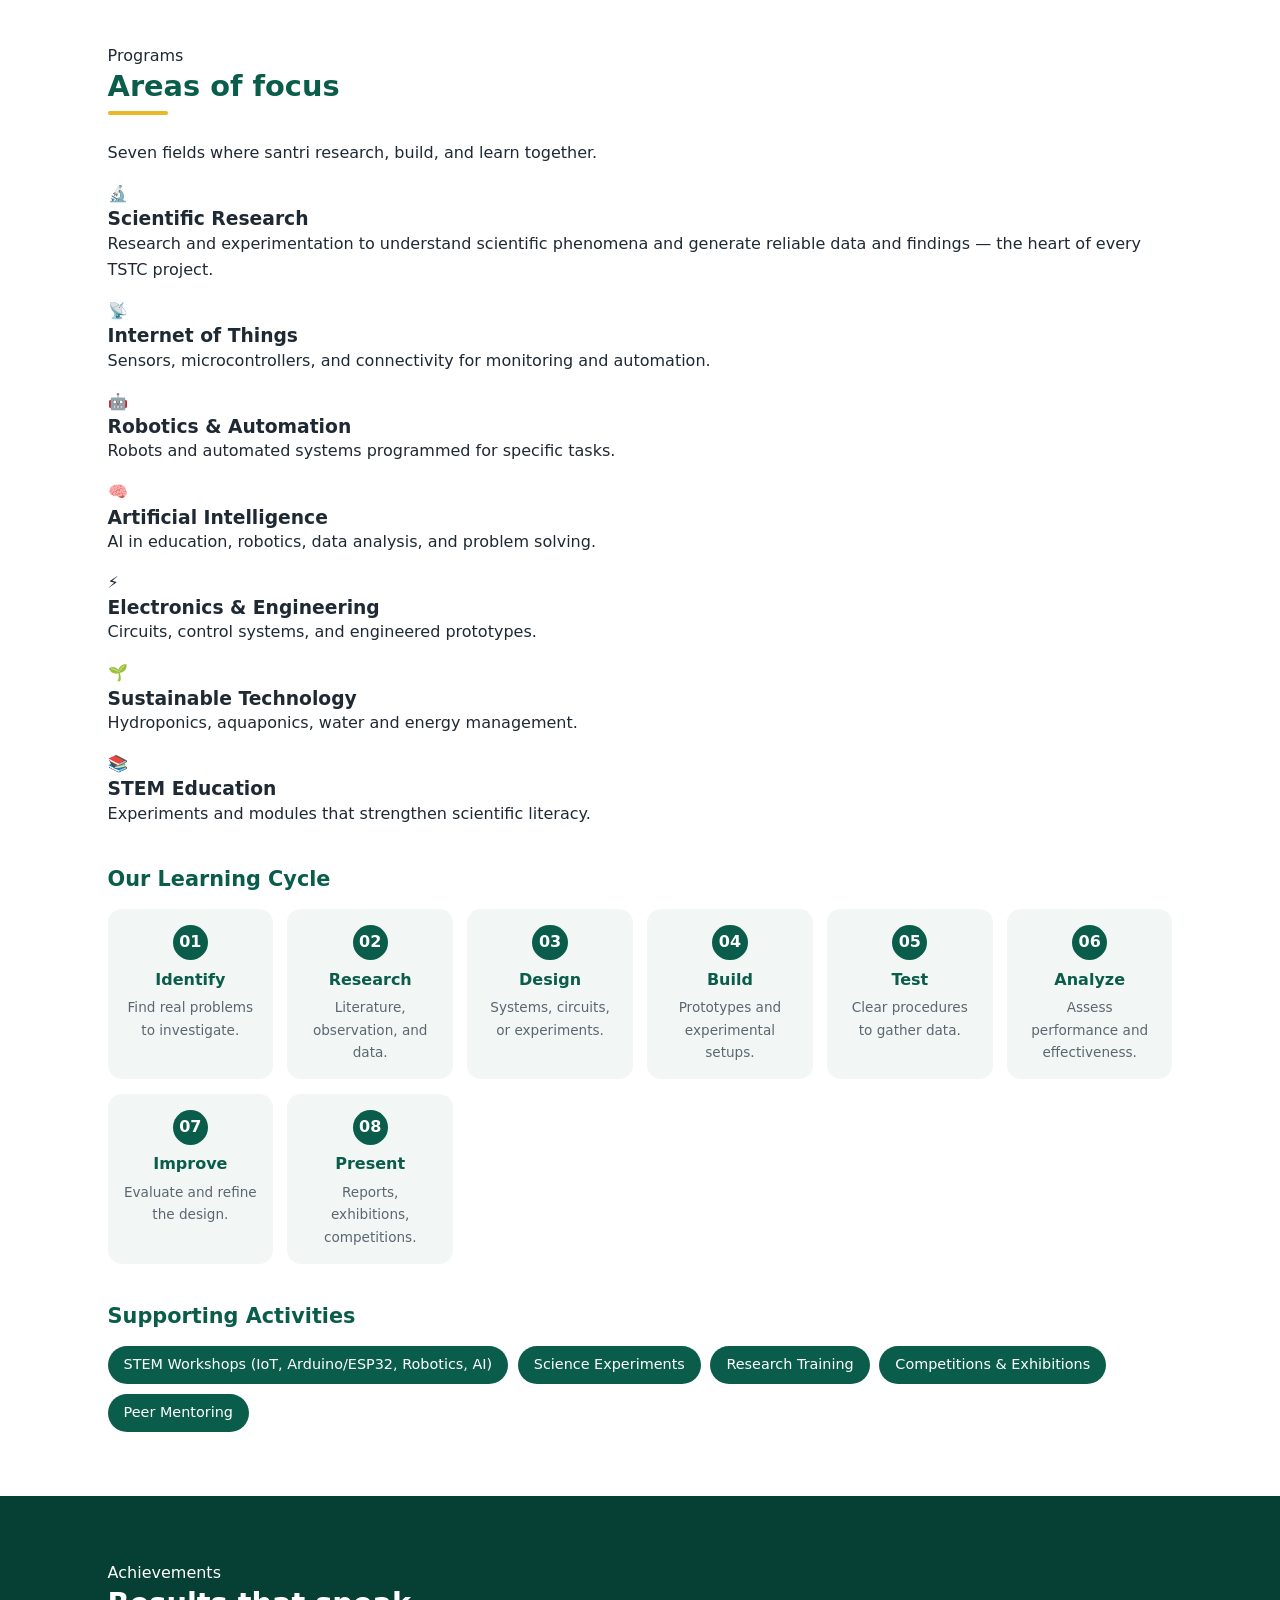
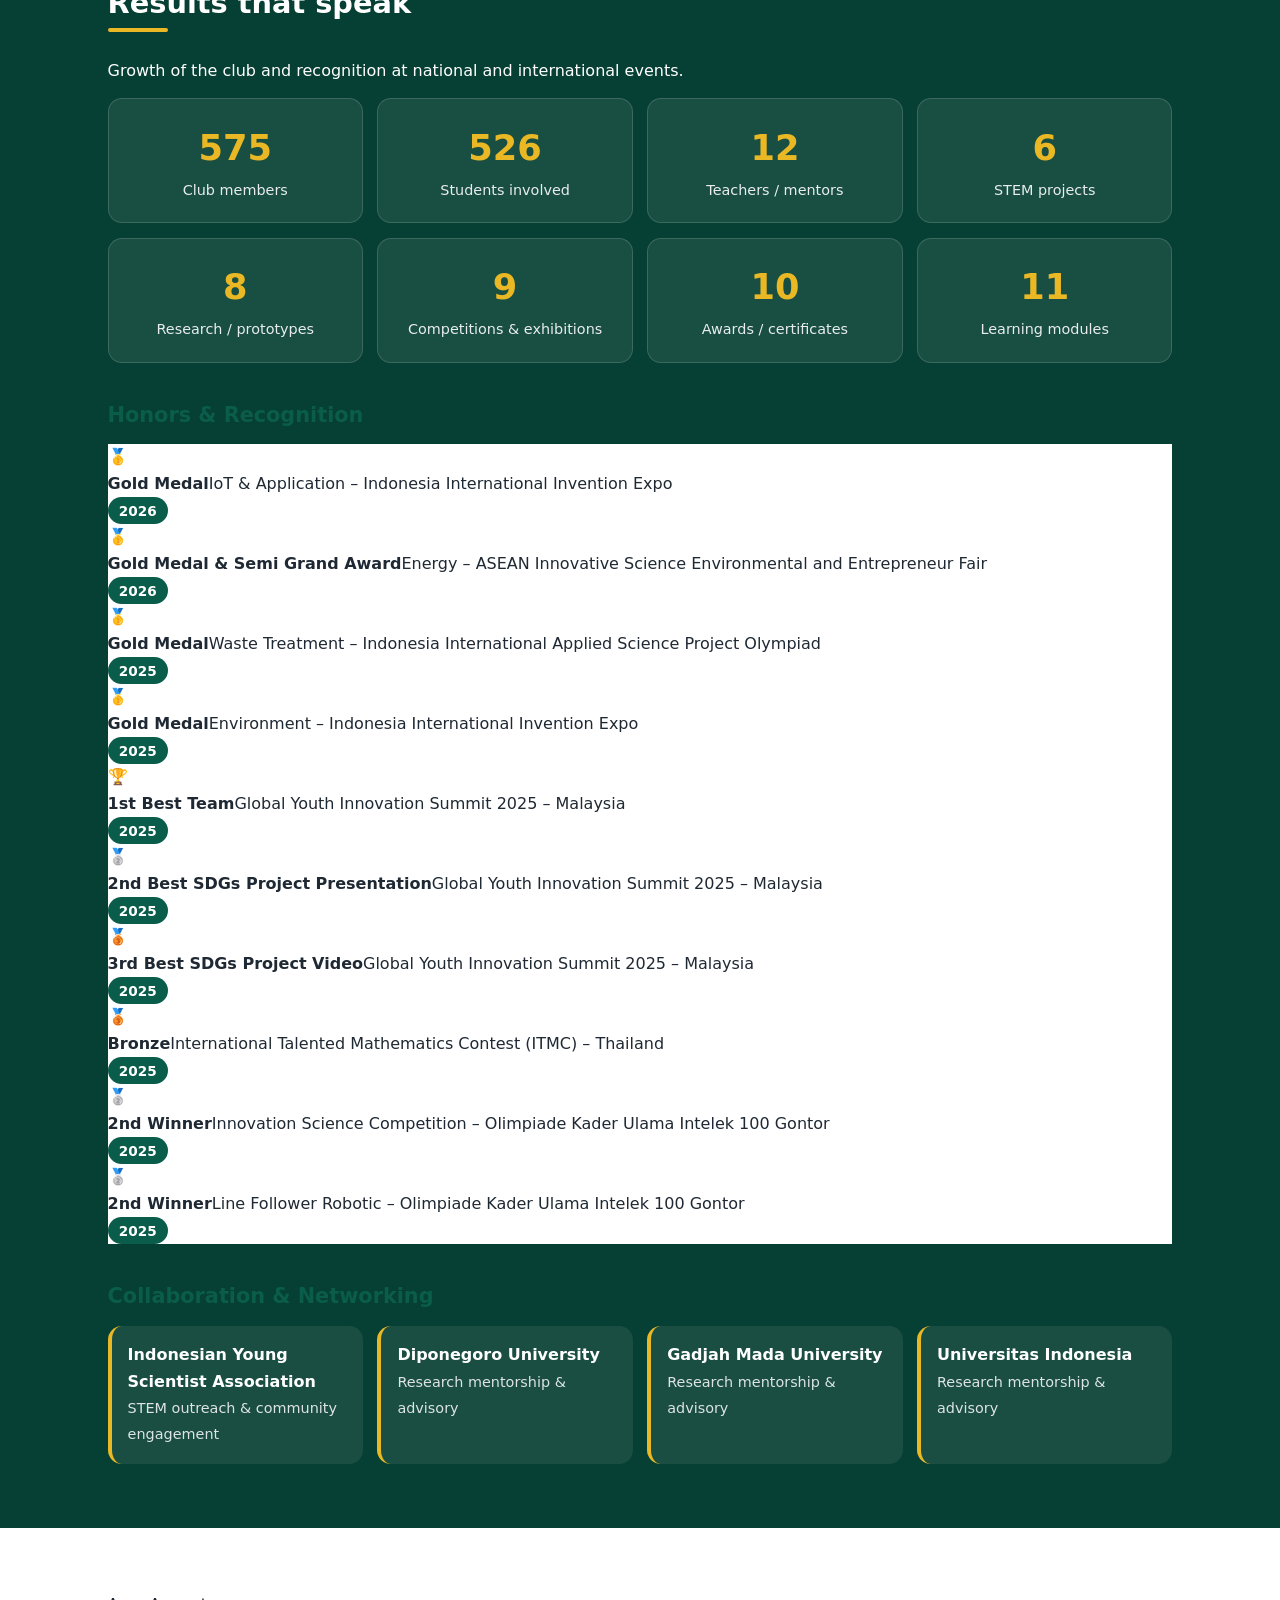
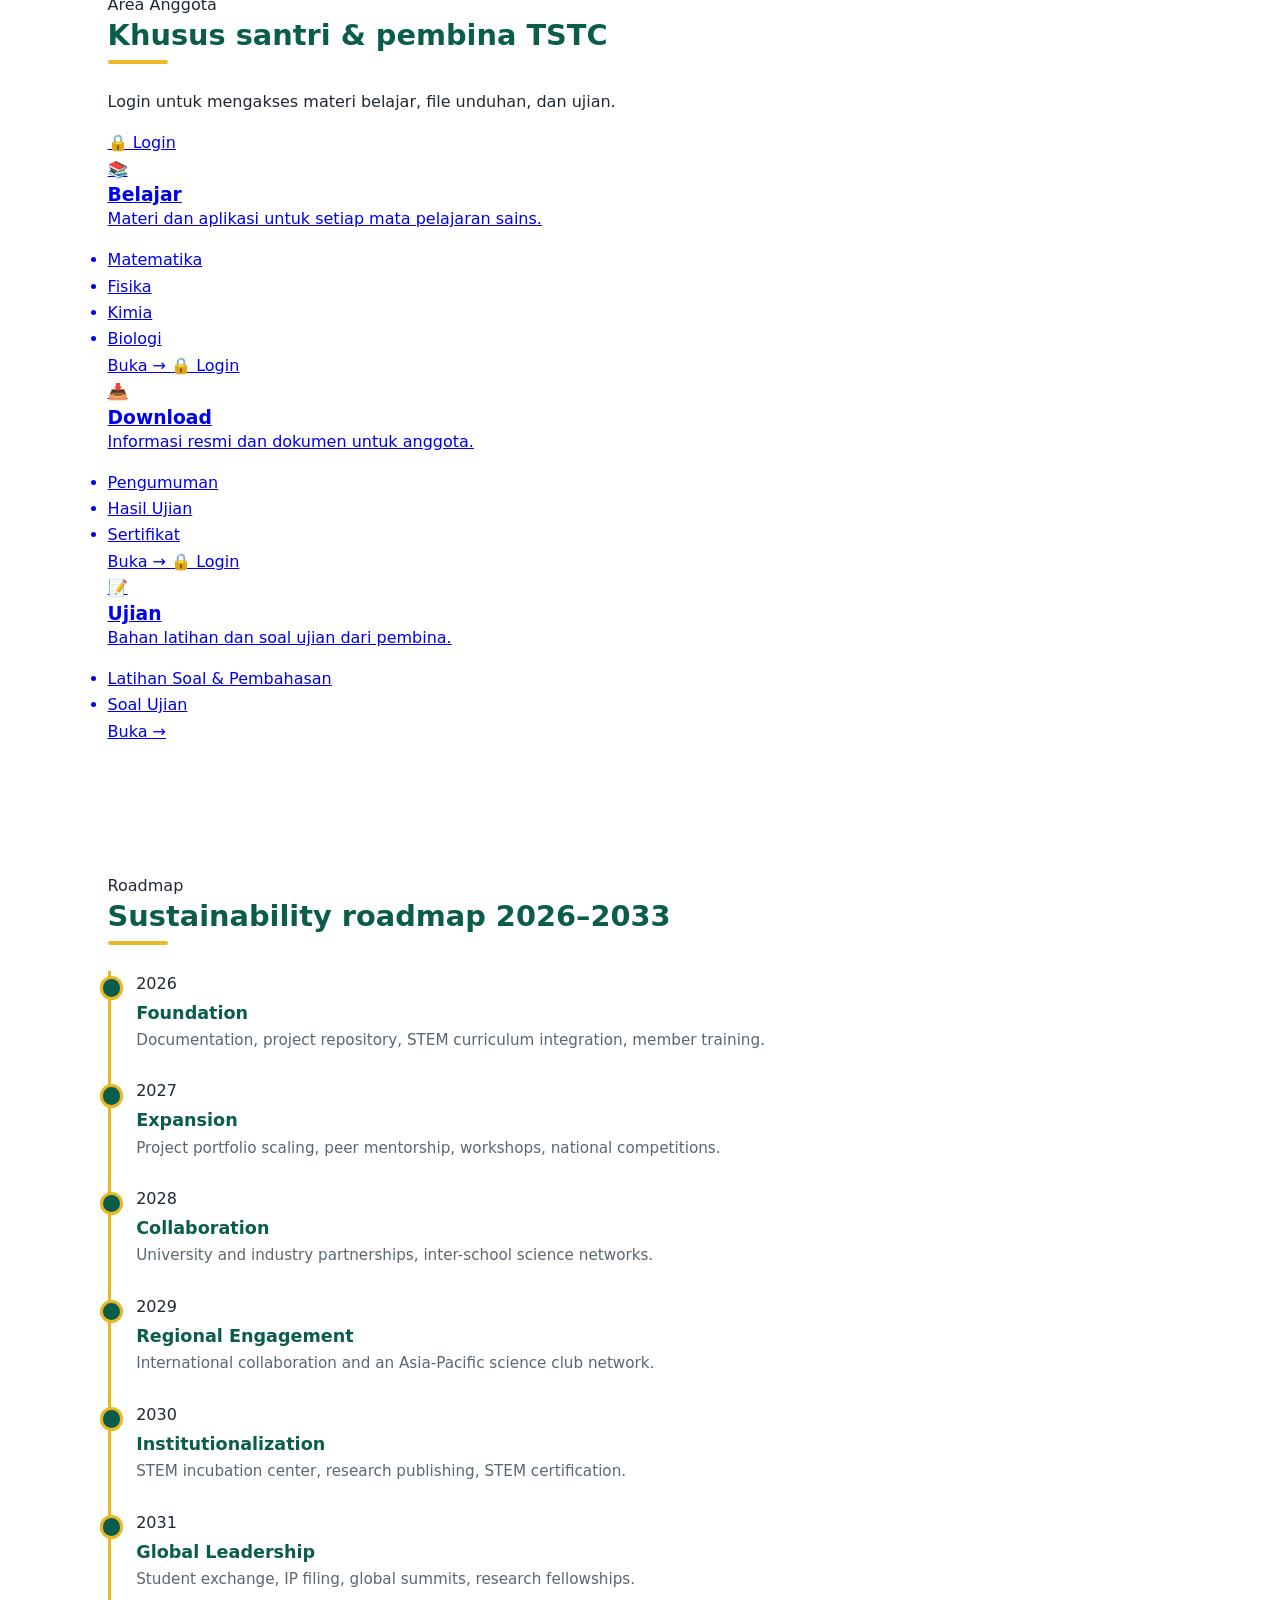
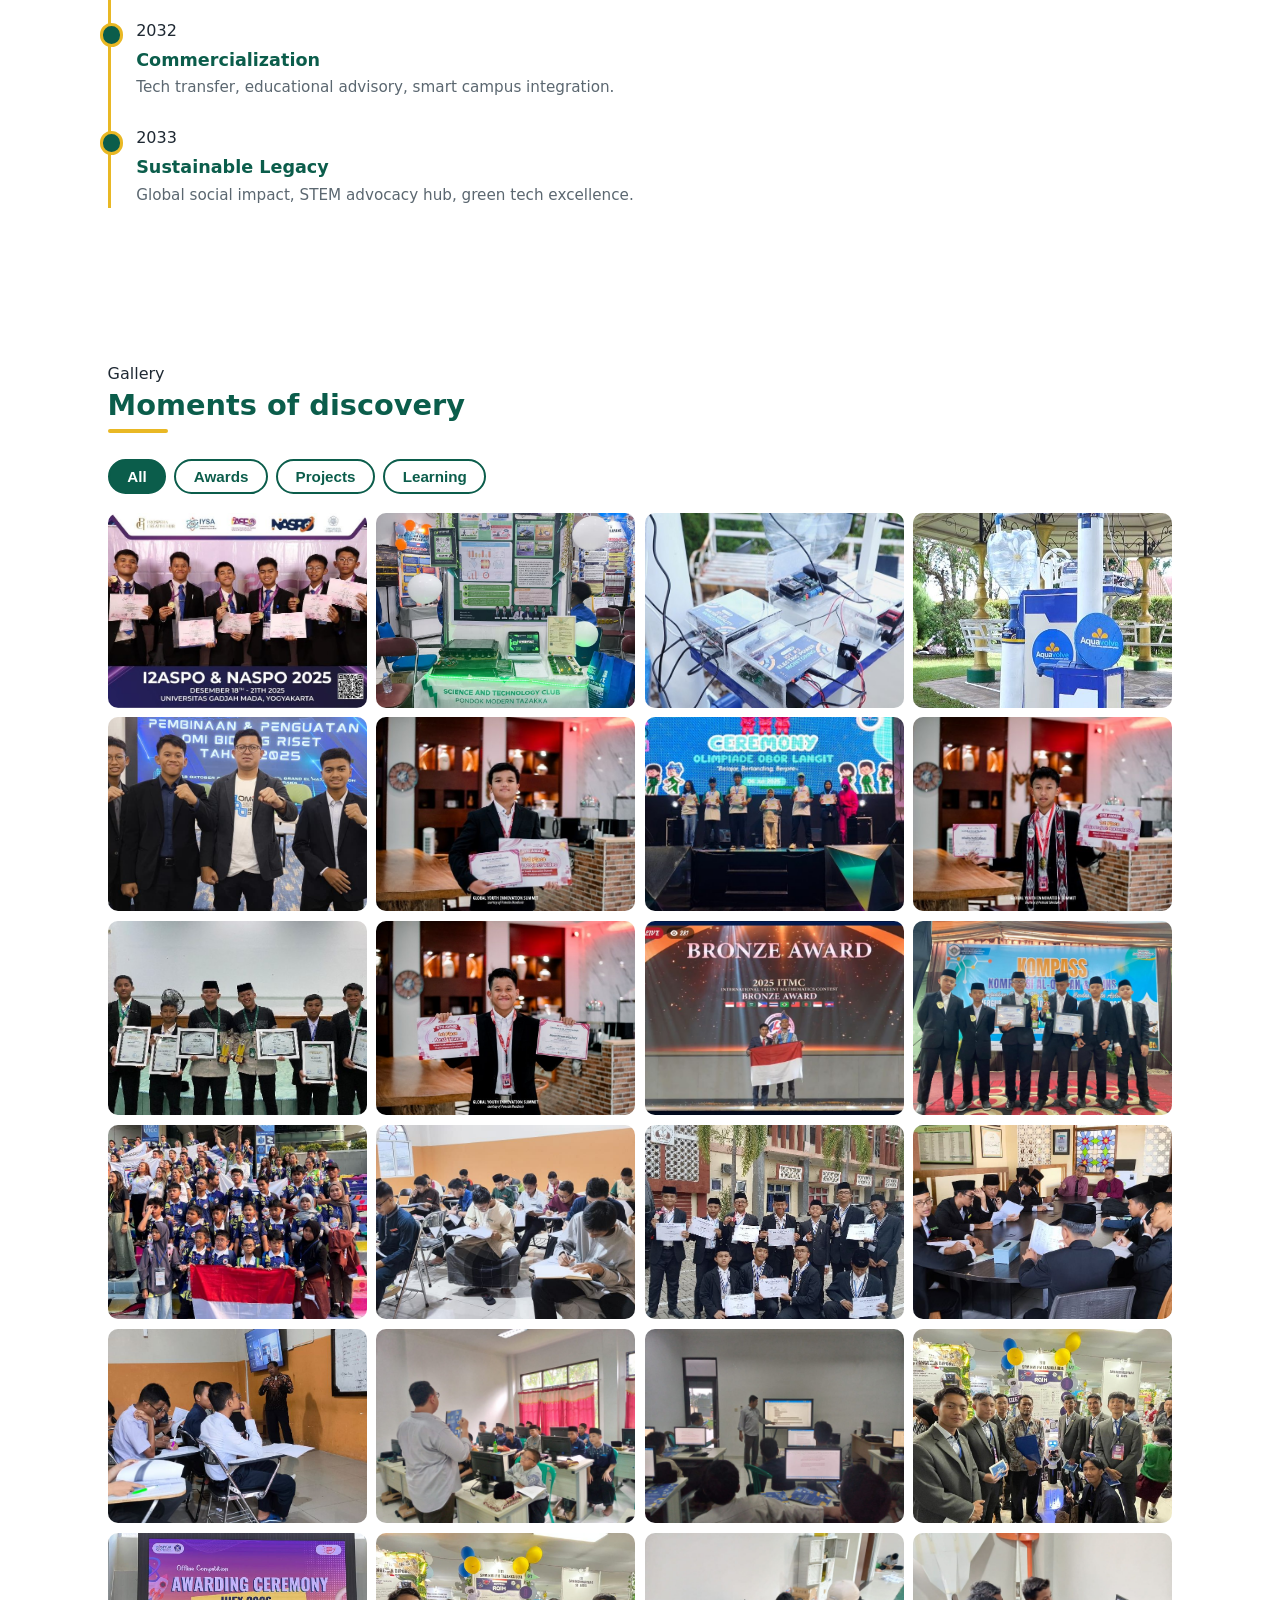
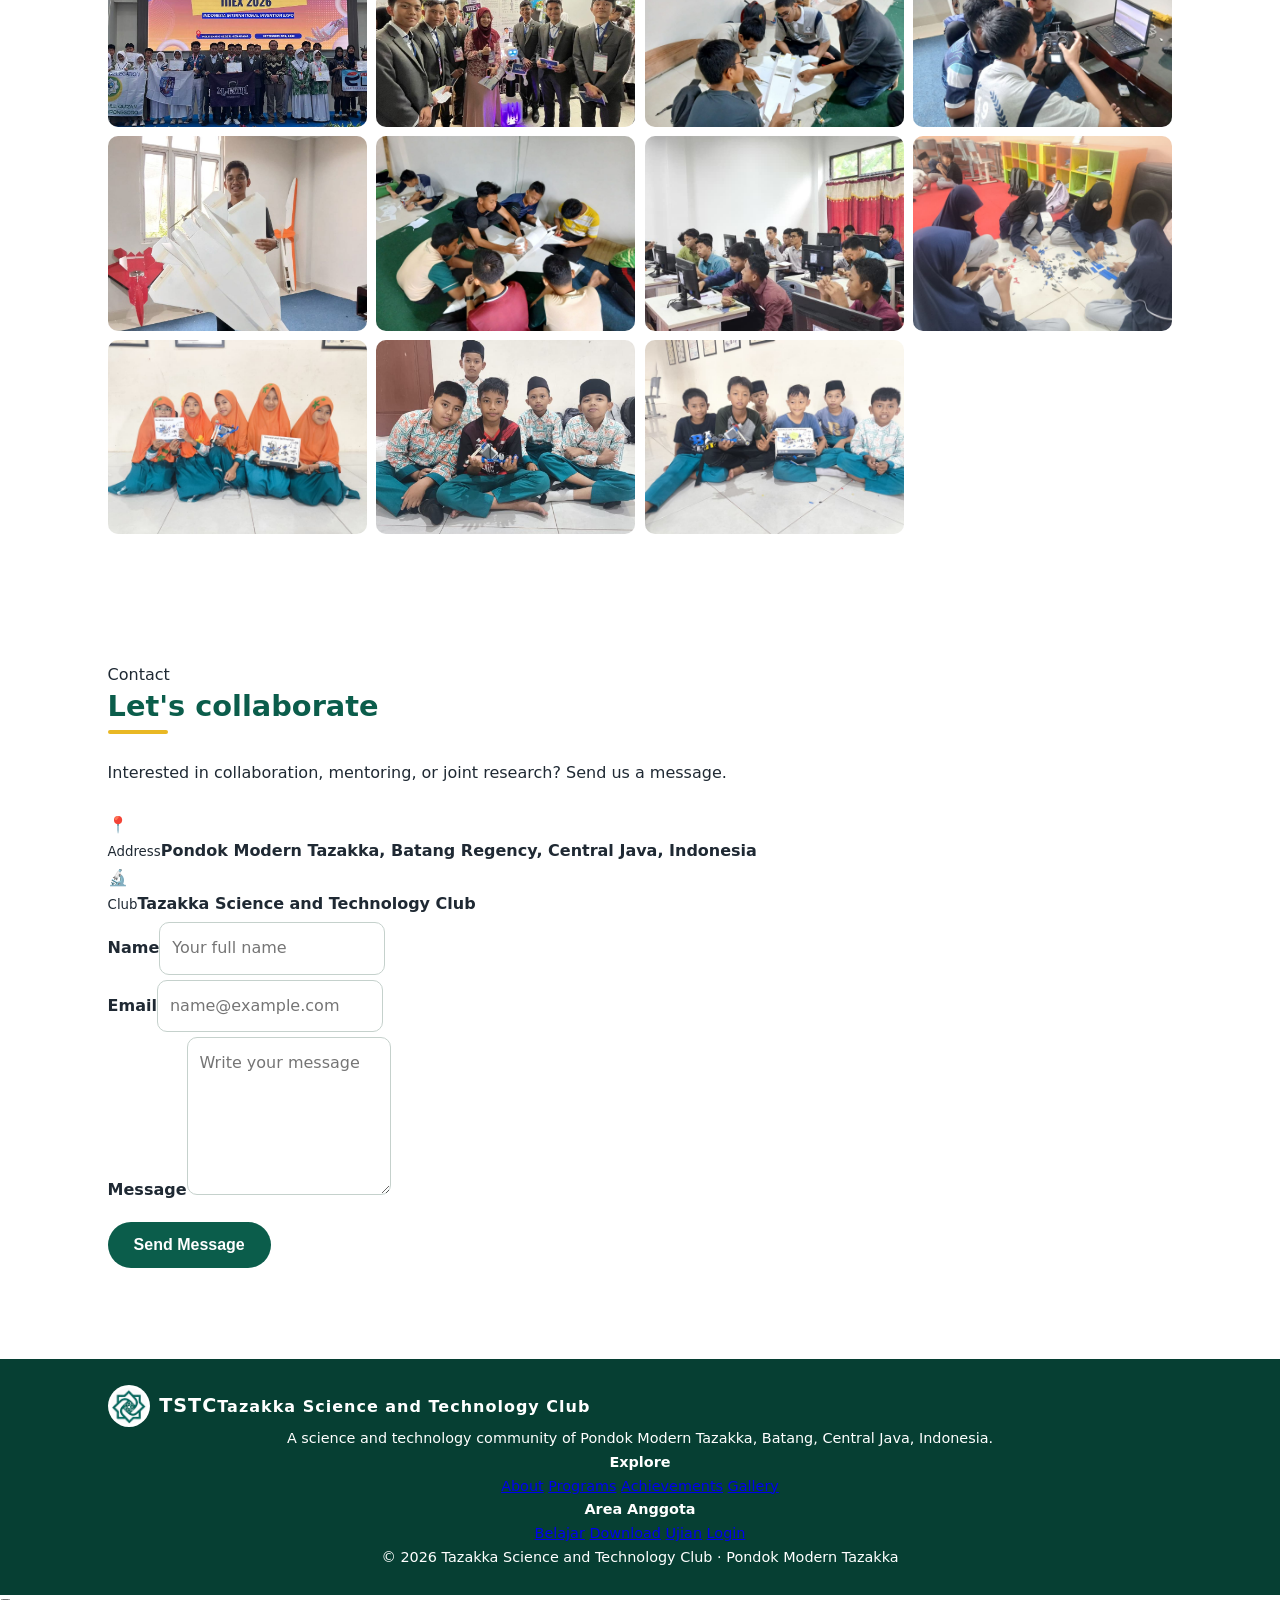
==== commit 78867e2d: "Add files via upload" ====
--- a/index.html
+++ b/index.html
@@ -4,139 +4,174 @@
   <meta charset="UTF-8">
   <meta name="viewport" content="width=device-width, initial-scale=1.0">
   <meta name="description" content="Tazakka Science and Technology Club (TSTC) - STEM community of Pondok Modern Tazakka, Batang, Central Java, Indonesia.">
+  <meta name="theme-color" content="#052e25">
   <title>Tazakka Science and Technology Club (TSTC)</title>
   <link rel="icon" href="images/logo.png">
+  <!-- Huruf modern dari Google Fonts (gratis) -->
+  <link rel="preconnect" href="https://fonts.googleapis.com">
+  <link rel="preconnect" href="https://fonts.gstatic.com" crossorigin>
+  <link href="https://fonts.googleapis.com/css2?family=Plus+Jakarta+Sans:wght@400;500;600;700;800&display=swap" rel="stylesheet">
   <link rel="stylesheet" href="css/style.css">
 </head>
 <body>
 
-  <!-- ================= HEADER & NAVIGASI ================= -->
-  <header class="header">
+  <!-- ================= HEADER ================= -->
+  <header class="header" id="header">
     <div class="container header-inner">
       <a href="#home" class="brand">
         <img src="images/logo.png" alt="TSTC logo" class="brand-logo">
-        <span>Tazakka Science and Technology Club</span>
+        <span class="brand-text">
+          <b>TSTC</b>
+          <small>Tazakka Science and Technology Club</small>
+        </span>
       </a>
 
-      <!-- Tombol menu (hanya muncul di layar kecil) -->
-      <button class="menu-toggle" id="menuToggle" aria-label="Open menu">☰</button>
-
       <nav class="nav" id="nav">
-        <a href="#home">Home</a>
         <a href="#about">About</a>
-        <a href="#vision">Vision &amp; Mission</a>
+        <a href="#vision">Vision</a>
         <a href="#programs">Programs</a>
         <a href="#achievements">Achievements</a>
-        <a href="#roadmap">Roadmap</a>
         <a href="#gallery">Gallery</a>
-        <a href="belajar.html">Belajar</a>
+        <a href="#member">Anggota <span class="lock">🔒</span></a>
         <a href="#contact">Contact</a>
       </nav>
+
+      <div class="header-actions">
+        <!-- Tulisan tombol berubah menjadi "Portal" jika sudah login -->
+        <a href="login.html" class="btn btn-gold btn-sm js-login-btn">Login</a>
+        <button class="menu-toggle" id="menuToggle" aria-label="Open menu">☰</button>
+      </div>
     </div>
   </header>
 
+  <!-- Menu untuk HP / iPad tegak -->
+  <div class="mobile-menu" id="mobileMenu">
+    <a href="#about">About</a>
+    <a href="#vision">Vision &amp; Mission</a>
+    <a href="#programs">Programs</a>
+    <a href="#achievements">Achievements</a>
+    <a href="#roadmap">Roadmap</a>
+    <a href="#gallery">Gallery</a>
+    <a href="portal.html#belajar">📚 Belajar <span class="lock">🔒</span></a>
+    <a href="portal.html#download">📥 Download <span class="lock">🔒</span></a>
+    <a href="portal.html#ujian">📝 Ujian <span class="lock">🔒</span></a>
+    <a href="#contact">Contact</a>
+    <a href="login.html" class="btn btn-gold js-login-btn">Login</a>
+  </div>
+
   <main>
 
-    <!-- ================= HOME / BERANDA ================= -->
+    <!-- ================= HOME ================= -->
     <section id="home" class="hero">
-      <div class="container hero-content">
-        <p class="hero-tag">Pondok Modern Tazakka · Batang, Central Java</p>
-        <h1>Tazakka Science and Technology Club</h1>
-        <p class="hero-sub">Empowering young innovators for a sustainable future through research, technology, and STEM education.</p>
-        <div class="hero-buttons">
-          <a href="#about" class="btn btn-gold">Discover TSTC</a>
-          <a href="#gallery" class="btn btn-outline">View Gallery</a>
-        </div>
-      </div>
-    </section>
-
-    <!-- ================= ABOUT / TENTANG ================= -->
+      <span class="blob blob-1"></span>
+      <span class="blob blob-2"></span>
+      <div class="container">
+        <div class="hero-content">
+          <span class="eyebrow"><span class="dot">★</span> Pondok Modern Tazakka · Batang, Central Java</span>
+          <h1>Empowering <span class="accent">Young Innovators</span> for a Sustainable Future</h1>
+          <p class="hero-sub">Tazakka Science and Technology Club — a STEM community where santri learn through discovery, build solutions with technology, and grow innovation through research.</p>
+          <div class="hero-buttons">
+            <a href="#about" class="btn btn-gold">Discover TSTC →</a>
+            <a href="#gallery" class="btn btn-ghost">View Gallery</a>
+          </div>
+          <div class="hero-stats">
+            <div class="hero-stat"><b>575+</b><span>Club members</span></div>
+            <div class="hero-stat"><b>10</b><span>Awards 2025–2026</span></div>
+            <div class="hero-stat"><b>4</b><span>Gold medals</span></div>
+          </div>
+        </div>
+      </div>
+      <span class="scroll-hint" aria-hidden="true"></span>
+    </section>
+
+    <!-- ================= ABOUT ================= -->
     <section id="about" class="section">
-      <div class="container">
-        <h2 class="section-title">About TSTC</h2>
-        <div class="about-grid">
-          <div>
-            <p>Tazakka Science and Technology Club (TSTC) is a science and technology development community within Pondok Modern Tazakka, Batang Regency, Central Java, Indonesia. TSTC serves as a platform for santri to explore scientific knowledge, develop technological competencies, conduct research, and formulate innovative solutions to real-world problems in their surrounding environment.</p>
-            <p>TSTC activities integrate Science, Technology, Engineering, and Mathematics (STEM) through project-based learning, experimentation, research, prototype development, and digital technologies. The club is not solely oriented toward competition results, but toward building a scientific culture and twenty-first-century competencies: critical thinking, creativity, problem solving, communication, collaboration, and independent learning.</p>
-            <p>TSTC is founded on the principle that <strong>science is learned through discovery, technology is employed to provide solutions, and innovation is developed through systematic testing and evaluation.</strong> Mistakes in experiments are seen as part of the scientific process, building curiosity, precision, objectivity, responsibility, and perseverance.</p>
+      <div class="container about-grid">
+        <div class="about-photos">
+          <img class="p1" src="images/foto-01.jpg" alt="TSTC team at I2ASPO & NASPO 2025">
+          <img class="p2" src="images/foto-28.jpg" alt="Santri assembling robot kits">
+          <div class="about-badge"><span class="em">🏆</span> Gold Medalist<br>IIIEX 2026</div>
+        </div>
+
+        <div class="about-text">
+          <span class="kicker">About TSTC</span>
+          <h2 class="section-title">A home for scientific curiosity</h2>
+          <p>Tazakka Science and Technology Club (TSTC) is a science and technology development community within Pondok Modern Tazakka, Batang Regency, Central Java, Indonesia. It is a platform for santri to explore scientific knowledge, develop technological competencies, conduct research, and formulate innovative solutions to real-world problems.</p>
+          <p>Activities integrate STEM through project-based learning, experimentation, research, and prototype development — building critical thinking, creativity, problem solving, communication, collaboration, and independent learning.</p>
+          <div class="quote">Science is learned through discovery, technology is employed to provide solutions, and innovation is developed through systematic testing and evaluation.</div>
+          <div class="info-grid">
+            <div class="info"><small>Institution</small><span>Pondok Modern Tazakka</span></div>
+            <div class="info"><small>Location</small><span>Batang, Central Java</span></div>
+            <div class="info"><small>Field</small><span>STEM</span></div>
+            <div class="info"><small>Approach</small><span>Research &amp; Project-Based</span></div>
           </div>
-
-          <!-- Tabel identitas klub -->
-          <table class="identity">
-            <tr><th>Name</th><td>Tazakka Science and Technology Club</td></tr>
-            <tr><th>Acronym</th><td>TSTC</td></tr>
-            <tr><th>Institution</th><td>Pondok Modern Tazakka</td></tr>
-            <tr><th>Location</th><td>Batang Regency, Central Java, Indonesia</td></tr>
-            <tr><th>Field</th><td>Science, Technology, Engineering, and Mathematics (STEM)</td></tr>
-            <tr><th>Focus</th><td>Research, Innovation, Technology, and STEM Education</td></tr>
-            <tr><th>Participants</th><td>Santri / Learners</td></tr>
-            <tr><th>Approach</th><td>Research-Based &amp; Project-Based Learning</td></tr>
-            <tr><th>Orientation</th><td>Scientific Literacy, Innovation, Collaboration, and Sustainability</td></tr>
-          </table>
         </div>
       </div>
     </section>
 
     <!-- ================= VISION & MISSION ================= -->
-    <section id="vision" class="section section-alt">
-      <div class="container">
-        <h2 class="section-title">Vision &amp; Mission</h2>
-
-        <blockquote class="vision">
-          <span class="label">Our Vision</span>
-          “To become a science and technology community that develops a generation of young people who think scientifically, innovate collaboratively, and are capable of producing STEM-based solutions that benefit society and the environment.”
-        </blockquote>
+    <section id="vision" class="section section-soft">
+      <div class="container">
+        <div class="vision-card">
+          <span class="kicker">Our Vision</span>
+          <p>To become a science and technology community that develops a generation of young people who think scientifically, innovate collaboratively, and produce STEM-based solutions that benefit society and the environment.</p>
+        </div>
 
         <h3 class="sub-title">Our Mission</h3>
-        <ol class="mission">
-          <li>To develop scientific thinking skills through research, experimentation, observation, and data analysis.</li>
-          <li>To strengthen STEM competencies through practical activities and projects involving programming, electronics, IoT, robotics, and other technologies.</li>
-          <li>To foster creativity and innovation in designing solutions to real-world problems.</li>
-          <li>To establish a systematic, well-documented, and sustainable research culture.</li>
-          <li>To develop collaboration and scientific communication skills through teamwork, presentations, exhibitions, and knowledge-sharing activities.</li>
-          <li>To provide santri with opportunities to produce works that can be further developed, tested, replicated, and utilized.</li>
-          <li>To establish networks with schools, universities, science communities, research institutions, industries, and relevant organizations.</li>
-          <li>To promote the sustainability of STEM activities through student succession, knowledge documentation, module development, and strengthening of club resources.</li>
-        </ol>
+        <div class="mission-grid">
+          <div class="mission"><span class="num">01</span><p>Develop scientific thinking skills through research, experimentation, observation, and data analysis.</p></div>
+          <div class="mission"><span class="num">02</span><p>Strengthen STEM competencies through practical projects in programming, electronics, IoT, robotics, and other technologies.</p></div>
+          <div class="mission"><span class="num">03</span><p>Foster creativity and innovation in designing solutions to real-world problems.</p></div>
+          <div class="mission"><span class="num">04</span><p>Establish a systematic, well-documented, and sustainable research culture.</p></div>
+          <div class="mission"><span class="num">05</span><p>Develop collaboration and scientific communication through teamwork, presentations, exhibitions, and knowledge sharing.</p></div>
+          <div class="mission"><span class="num">06</span><p>Give santri opportunities to produce works that can be developed, tested, replicated, and utilized.</p></div>
+          <div class="mission"><span class="num">07</span><p>Build networks with schools, universities, science communities, research institutions, and industries.</p></div>
+          <div class="mission"><span class="num">08</span><p>Sustain STEM activities through student succession, documentation, module development, and club resources.</p></div>
+        </div>
 
         <h3 class="sub-title">Values We Develop</h3>
         <div class="values">
-          <div class="value"><strong>Curiosity</strong><span>Asking questions and exploring new phenomena</span></div>
-          <div class="value"><strong>Scientific Thinking</strong><span>Using evidence, data, and scientific methods</span></div>
-          <div class="value"><strong>Creativity</strong><span>Generating diverse and alternative solutions</span></div>
-          <div class="value"><strong>Innovation</strong><span>Developing new solutions or improving existing ones</span></div>
-          <div class="value"><strong>Collaboration</strong><span>Working in teams and sharing knowledge</span></div>
-          <div class="value"><strong>Problem Solving</strong><span>Identifying problems and solving them systematically</span></div>
-          <div class="value"><strong>Persistence</strong><span>Repeated testing, evaluation, and refinement</span></div>
-          <div class="value"><strong>Responsibility</strong><span>Using science and technology responsibly</span></div>
-        </div>
-      </div>
-    </section>
-
-    <!-- ================= PROGRAMS / BIDANG & KEGIATAN ================= -->
+          <span class="value">🔍 Curiosity</span>
+          <span class="value">🧪 Scientific Thinking</span>
+          <span class="value">🎨 Creativity</span>
+          <span class="value">💡 Innovation</span>
+          <span class="value">🤝 Collaboration</span>
+          <span class="value">🧩 Problem Solving</span>
+          <span class="value">🔁 Persistence</span>
+          <span class="value">🛡️ Responsibility</span>
+        </div>
+      </div>
+    </section>
+
+    <!-- ================= PROGRAMS ================= -->
     <section id="programs" class="section">
       <div class="container">
-        <h2 class="section-title">Areas of Focus</h2>
-        <div class="cards">
-          <div class="card"><div class="icon">🔬</div><h3>Scientific Research</h3><p>Research and experimentation to understand scientific phenomena and generate reliable data and findings.</p></div>
-          <div class="card"><div class="icon">📡</div><h3>Internet of Things</h3><p>Systems based on sensors, microcontrollers, connectivity, and data processing for monitoring and automation.</p></div>
-          <div class="card"><div class="icon">🤖</div><h3>Robotics &amp; Automation</h3><p>Design and development of robots and automated systems programmed to perform specific tasks.</p></div>
-          <div class="card"><div class="icon">🧠</div><h3>Artificial Intelligence</h3><p>Exploring AI in education, robotics, data analysis, and problem solving.</p></div>
-          <div class="card"><div class="icon">⚡</div><h3>Electronics &amp; Engineering</h3><p>Electronic circuits, control systems, automated devices, and prototypes based on engineering design.</p></div>
-          <div class="card"><div class="icon">🌱</div><h3>Environmental &amp; Sustainable Tech</h3><p>Hydroponics, aquaponics, water and energy management, and sensor-based agriculture.</p></div>
-          <div class="card"><div class="icon">📚</div><h3>STEM Education</h3><p>STEM learning activities, experiments, and instructional modules to strengthen scientific literacy.</p></div>
+        <div class="section-head">
+          <span class="kicker">Programs</span>
+          <h2 class="section-title">Areas of focus</h2>
+          <p class="section-lead">Seven fields where santri research, build, and learn together.</p>
+        </div>
+
+        <div class="bento">
+          <div class="feature big"><div class="icon">🔬</div><h3>Scientific Research</h3><p>Research and experimentation to understand scientific phenomena and generate reliable data and findings — the heart of every TSTC project.</p></div>
+          <div class="feature"><div class="icon">📡</div><h3>Internet of Things</h3><p>Sensors, microcontrollers, and connectivity for monitoring and automation.</p></div>
+          <div class="feature"><div class="icon">🤖</div><h3>Robotics &amp; Automation</h3><p>Robots and automated systems programmed for specific tasks.</p></div>
+          <div class="feature"><div class="icon">🧠</div><h3>Artificial Intelligence</h3><p>AI in education, robotics, data analysis, and problem solving.</p></div>
+          <div class="feature"><div class="icon">⚡</div><h3>Electronics &amp; Engineering</h3><p>Circuits, control systems, and engineered prototypes.</p></div>
+          <div class="feature wide"><div class="icon">🌱</div><h3>Sustainable Technology</h3><p>Hydroponics, aquaponics, water and energy management.</p></div>
+          <div class="feature wide"><div class="icon">📚</div><h3>STEM Education</h3><p>Experiments and modules that strengthen scientific literacy.</p></div>
         </div>
 
         <h3 class="sub-title">Our Learning Cycle</h3>
         <div class="cycle">
-          <div class="step"><span>1</span><strong>Identify</strong><p>Observe the environment and find problems to investigate.</p></div>
-          <div class="step"><span>2</span><strong>Research</strong><p>Literature review, observation, interviews, and data collection.</p></div>
-          <div class="step"><span>3</span><strong>Design</strong><p>Turn ideas into systems, circuits, algorithms, or experiments.</p></div>
-          <div class="step"><span>4</span><strong>Build</strong><p>Build prototypes or set up experiments.</p></div>
-          <div class="step"><span>5</span><strong>Test</strong><p>Test with clear procedures to gather data.</p></div>
-          <div class="step"><span>6</span><strong>Analyze</strong><p>Process data to assess performance and effectiveness.</p></div>
-          <div class="step"><span>7</span><strong>Improve</strong><p>Evaluate and refine the design or method.</p></div>
-          <div class="step"><span>8</span><strong>Present</strong><p>Share results through reports, exhibitions, and competitions.</p></div>
+          <div class="step"><span class="no">01</span><strong>Identify</strong><p>Find real problems to investigate.</p></div>
+          <div class="step"><span class="no">02</span><strong>Research</strong><p>Literature, observation, and data.</p></div>
+          <div class="step"><span class="no">03</span><strong>Design</strong><p>Systems, circuits, or experiments.</p></div>
+          <div class="step"><span class="no">04</span><strong>Build</strong><p>Prototypes and experimental setups.</p></div>
+          <div class="step"><span class="no">05</span><strong>Test</strong><p>Clear procedures to gather data.</p></div>
+          <div class="step"><span class="no">06</span><strong>Analyze</strong><p>Assess performance and effectiveness.</p></div>
+          <div class="step"><span class="no">07</span><strong>Improve</strong><p>Evaluate and refine the design.</p></div>
+          <div class="step"><span class="no">08</span><strong>Present</strong><p>Reports, exhibitions, competitions.</p></div>
         </div>
 
         <h3 class="sub-title">Supporting Activities</h3>
@@ -144,18 +179,22 @@
           <li>STEM Workshops (IoT, Arduino/ESP32, Robotics, AI)</li>
           <li>Science Experiments</li>
           <li>Research Training</li>
-          <li>Science Competitions &amp; Exhibitions</li>
+          <li>Competitions &amp; Exhibitions</li>
           <li>Peer Mentoring</li>
         </ul>
       </div>
     </section>
 
-    <!-- ================= ACHIEVEMENTS / PRESTASI ================= -->
+    <!-- ================= ACHIEVEMENTS ================= -->
     <section id="achievements" class="section section-dark">
       <div class="container">
-        <h2 class="section-title light">Our Achievements</h2>
-
-        <!-- Angka-angka akan "berhitung" naik lewat JavaScript (data-target) -->
+        <div class="section-head">
+          <span class="kicker">Achievements</span>
+          <h2 class="section-title">Results that speak</h2>
+          <p class="section-lead">Growth of the club and recognition at national and international events.</p>
+        </div>
+
+        <!-- Angka berhitung naik (data-target) -->
         <div class="stats">
           <div class="stat"><b data-target="575">0</b><span>Club members</span></div>
           <div class="stat"><b data-target="526">0</b><span>Students involved</span></div>
@@ -167,30 +206,23 @@
           <div class="stat"><b data-target="11">0</b><span>Learning modules</span></div>
         </div>
 
-        <h3 class="sub-title light">Honors &amp; Recognition</h3>
-        <div class="table-wrap">
-          <table class="honors">
-            <thead>
-              <tr><th>Year</th><th>Event / Competition</th><th>Award</th></tr>
-            </thead>
-            <tbody>
-              <tr><td>2026</td><td>IoT and Application Category – Indonesia International Invention Expo</td><td>Gold Medal</td></tr>
-              <tr><td>2026</td><td>Energy Category – ASEAN Innovative Science Environmental and Entrepreneur Fair</td><td>Gold Medal &amp; Semi Grand Award</td></tr>
-              <tr><td>2025</td><td>Waste Treatment Category – Indonesia International Applied Science Project Olympiad</td><td>Gold Medal</td></tr>
-              <tr><td>2025</td><td>Environment Category – Indonesia International Invention Expo</td><td>Gold Medal</td></tr>
-              <tr><td>2025</td><td>Global Youth Innovation Summit 2025 – Malaysia</td><td>1st Best Team</td></tr>
-              <tr><td>2025</td><td>Global Youth Innovation Summit 2025 – Malaysia</td><td>2nd Best SDGs Project Presentation</td></tr>
-              <tr><td>2025</td><td>Global Youth Innovation Summit 2025 – Malaysia</td><td>3rd Best SDGs Project Video</td></tr>
-              <tr><td>2025</td><td>International Talented Mathematics Contest (ITMC) – Thailand</td><td>Bronze</td></tr>
-              <tr><td>2025</td><td>Innovation Science Competition – Olimpiade Kader Ulama Intelek 100 Gontor</td><td>2nd Winner</td></tr>
-              <tr><td>2025</td><td>Line Follower Robotic – Olimpiade Kader Ulama Intelek 100 Gontor</td><td>2nd Winner</td></tr>
-            </tbody>
-          </table>
-        </div>
-
-        <h3 class="sub-title light">Collaboration &amp; Networking</h3>
+        <h3 class="sub-title">Honors &amp; Recognition</h3>
+        <div class="honors">
+          <div class="honor"><span class="medal">🥇</span><div class="txt"><strong>Gold Medal</strong><span>IoT &amp; Application – Indonesia International Invention Expo</span></div><span class="year">2026</span></div>
+          <div class="honor"><span class="medal">🥇</span><div class="txt"><strong>Gold Medal &amp; Semi Grand Award</strong><span>Energy – ASEAN Innovative Science Environmental and Entrepreneur Fair</span></div><span class="year">2026</span></div>
+          <div class="honor"><span class="medal">🥇</span><div class="txt"><strong>Gold Medal</strong><span>Waste Treatment – Indonesia International Applied Science Project Olympiad</span></div><span class="year">2025</span></div>
+          <div class="honor"><span class="medal">🥇</span><div class="txt"><strong>Gold Medal</strong><span>Environment – Indonesia International Invention Expo</span></div><span class="year">2025</span></div>
+          <div class="honor"><span class="medal">🏆</span><div class="txt"><strong>1st Best Team</strong><span>Global Youth Innovation Summit 2025 – Malaysia</span></div><span class="year">2025</span></div>
+          <div class="honor"><span class="medal">🥈</span><div class="txt"><strong>2nd Best SDGs Project Presentation</strong><span>Global Youth Innovation Summit 2025 – Malaysia</span></div><span class="year">2025</span></div>
+          <div class="honor"><span class="medal">🥉</span><div class="txt"><strong>3rd Best SDGs Project Video</strong><span>Global Youth Innovation Summit 2025 – Malaysia</span></div><span class="year">2025</span></div>
+          <div class="honor"><span class="medal">🥉</span><div class="txt"><strong>Bronze</strong><span>International Talented Mathematics Contest (ITMC) – Thailand</span></div><span class="year">2025</span></div>
+          <div class="honor"><span class="medal">🥈</span><div class="txt"><strong>2nd Winner</strong><span>Innovation Science Competition – Olimpiade Kader Ulama Intelek 100 Gontor</span></div><span class="year">2025</span></div>
+          <div class="honor"><span class="medal">🥈</span><div class="txt"><strong>2nd Winner</strong><span>Line Follower Robotic – Olimpiade Kader Ulama Intelek 100 Gontor</span></div><span class="year">2025</span></div>
+        </div>
+
+        <h3 class="sub-title">Collaboration &amp; Networking</h3>
         <div class="partners">
-          <div class="partner"><strong>Indonesian Young Scientist Association (IYSA)</strong><span>STEM outreach &amp; community engagement</span></div>
+          <div class="partner"><strong>Indonesian Young Scientist Association</strong><span>STEM outreach &amp; community engagement</span></div>
           <div class="partner"><strong>Diponegoro University</strong><span>Research mentorship &amp; advisory</span></div>
           <div class="partner"><strong>Gadjah Mada University</strong><span>Research mentorship &amp; advisory</span></div>
           <div class="partner"><strong>Universitas Indonesia</strong><span>Research mentorship &amp; advisory</span></div>
@@ -198,29 +230,71 @@
       </div>
     </section>
 
-    <!-- ================= ROADMAP 2026–2033 ================= -->
+    <!-- ================= AREA ANGGOTA (perlu login) ================= -->
+    <section id="member" class="section section-soft">
+      <div class="container">
+        <div class="section-head center">
+          <span class="kicker">Area Anggota</span>
+          <h2 class="section-title">Khusus santri &amp; pembina TSTC</h2>
+          <p class="section-lead">Login untuk mengakses materi belajar, file unduhan, dan ujian.</p>
+        </div>
+        <div class="member-grid">
+          <a href="portal.html#belajar" class="member-card">
+            <span class="badge-lock">🔒 Login</span>
+            <div class="icon">📚</div>
+            <h3>Belajar</h3>
+            <p>Materi dan aplikasi untuk setiap mata pelajaran sains.</p>
+            <ul><li>Matematika</li><li>Fisika</li><li>Kimia</li><li>Biologi</li></ul>
+            <span class="go">Buka →</span>
+          </a>
+          <a href="portal.html#download" class="member-card">
+            <span class="badge-lock">🔒 Login</span>
+            <div class="icon">📥</div>
+            <h3>Download</h3>
+            <p>Informasi resmi dan dokumen untuk anggota.</p>
+            <ul><li>Pengumuman</li><li>Hasil Ujian</li><li>Sertifikat</li></ul>
+            <span class="go">Buka →</span>
+          </a>
+          <a href="portal.html#ujian" class="member-card">
+            <span class="badge-lock">🔒 Login</span>
+            <div class="icon">📝</div>
+            <h3>Ujian</h3>
+            <p>Bahan latihan dan soal ujian dari pembina.</p>
+            <ul><li>Latihan Soal &amp; Pembahasan</li><li>Soal Ujian</li></ul>
+            <span class="go">Buka →</span>
+          </a>
+        </div>
+      </div>
+    </section>
+
+    <!-- ================= ROADMAP ================= -->
     <section id="roadmap" class="section">
       <div class="container">
-        <h2 class="section-title">Sustainability Roadmap 2026–2033</h2>
+        <div class="section-head">
+          <span class="kicker">Roadmap</span>
+          <h2 class="section-title">Sustainability roadmap 2026–2033</h2>
+        </div>
         <div class="timeline">
-          <div class="milestone"><span class="year">2026</span><h3>Foundation</h3><p>System documentation, project repository &amp; database, STEM curriculum integration, member training.</p></div>
-          <div class="milestone"><span class="year">2027</span><h3>Expansion</h3><p>Project portfolio scaling, peer &amp; junior mentorship, STEM workshops, national competitions.</p></div>
-          <div class="milestone"><span class="year">2028</span><h3>Collaboration</h3><p>University and industry partnerships, inter-school science club networks, research institutions.</p></div>
-          <div class="milestone"><span class="year">2029</span><h3>Regional Engagement</h3><p>International scientific collaboration, Asia-Pacific science club network, joint STEM initiatives.</p></div>
-          <div class="milestone"><span class="year">2030</span><h3>Institutionalization</h3><p>In-house STEM incubation center, research publishing, self-sustaining revenue, STEM certification.</p></div>
-          <div class="milestone"><span class="year">2031</span><h3>Global Leadership</h3><p>Global student exchange, international patent &amp; IP filing, global STEM summits, research fellowships.</p></div>
-          <div class="milestone"><span class="year">2032</span><h3>Commercialization</h3><p>Tech transfer, national educational advisory, alumni-led venture fund, smart campus integration.</p></div>
-          <div class="milestone"><span class="year">2033</span><h3>Sustainable Legacy</h3><p>Global social impact, STEM policy &amp; advocacy hub, green tech excellence, endowed research fund.</p></div>
-        </div>
-      </div>
-    </section>
-
-    <!-- ================= PHOTO GALLERY ================= -->
-    <section id="gallery" class="section section-alt">
-      <div class="container">
-        <h2 class="section-title">Photo Gallery</h2>
-
-        <!-- Tombol filter: data-filter harus sama dengan data-cat pada foto -->
+          <div class="milestone"><span class="yr">2026</span><h3>Foundation</h3><p>Documentation, project repository, STEM curriculum integration, member training.</p></div>
+          <div class="milestone"><span class="yr">2027</span><h3>Expansion</h3><p>Project portfolio scaling, peer mentorship, workshops, national competitions.</p></div>
+          <div class="milestone"><span class="yr">2028</span><h3>Collaboration</h3><p>University and industry partnerships, inter-school science networks.</p></div>
+          <div class="milestone"><span class="yr">2029</span><h3>Regional Engagement</h3><p>International collaboration and an Asia-Pacific science club network.</p></div>
+          <div class="milestone"><span class="yr">2030</span><h3>Institutionalization</h3><p>STEM incubation center, research publishing, STEM certification.</p></div>
+          <div class="milestone"><span class="yr">2031</span><h3>Global Leadership</h3><p>Student exchange, IP filing, global summits, research fellowships.</p></div>
+          <div class="milestone"><span class="yr">2032</span><h3>Commercialization</h3><p>Tech transfer, educational advisory, smart campus integration.</p></div>
+          <div class="milestone"><span class="yr">2033</span><h3>Sustainable Legacy</h3><p>Global social impact, STEM advocacy hub, green tech excellence.</p></div>
+        </div>
+      </div>
+    </section>
+
+    <!-- ================= GALLERY ================= -->
+    <section id="gallery" class="section section-soft">
+      <div class="container">
+        <div class="section-head">
+          <span class="kicker">Gallery</span>
+          <h2 class="section-title">Moments of discovery</h2>
+        </div>
+
         <div class="filters">
           <button class="filter active" data-filter="all">All</button>
           <button class="filter" data-filter="awards">Awards</button>
@@ -228,7 +302,7 @@
           <button class="filter" data-filter="learning">Learning</button>
         </div>
 
-        <!-- Untuk menambah foto: unggah ke folder images, lalu salin satu baris <img> -->
+        <!-- Menambah foto: unggah ke folder images, lalu salin satu baris <img> -->
         <div class="gallery" id="gallery-grid">
           <img src="images/foto-01.jpg" data-cat="awards" alt="TSTC team at I2ASPO & NASPO 2025, Universitas Gadjah Mada" loading="lazy">
           <img src="images/foto-02.jpg" data-cat="projects" alt="TSTC project booth at an exhibition" loading="lazy">
@@ -265,30 +339,26 @@
       </div>
     </section>
 
-    <!-- ================= CONTACT / KONTAK ================= -->
+    <!-- ================= CONTACT ================= -->
     <section id="contact" class="section">
-      <div class="container contact-grid">
-        <div>
-          <h2 class="section-title">Contact Us</h2>
-          <p><strong>Tazakka Science and Technology Club</strong><br>
-             Pondok Modern Tazakka<br>
-             Batang Regency, Central Java, Indonesia</p>
-          <p>Interested in collaboration, mentoring, or joint research? Send us a message.</p>
-        </div>
-
-        <form id="contactForm" class="form" novalidate>
-          <label for="name">Name</label>
-          <input type="text" id="name" name="name" placeholder="Your full name">
-
-          <label for="email">Email</label>
-          <input type="email" id="email" name="email" placeholder="name@example.com">
-
-          <label for="message">Message</label>
-          <textarea id="message" name="message" rows="5" placeholder="Write your message"></textarea>
-
-          <button type="submit" class="btn btn-green">Send Message</button>
-          <p id="formInfo" class="form-info"></p>
-        </form>
+      <div class="container">
+        <div class="contact-card">
+          <div class="contact-info">
+            <span class="kicker">Contact</span>
+            <h2 class="section-title">Let's collaborate</h2>
+            <p class="section-lead" style="margin-bottom:1.6rem">Interested in collaboration, mentoring, or joint research? Send us a message.</p>
+            <div class="item"><span class="ic">📍</span><div><small>Address</small><b>Pondok Modern Tazakka, Batang Regency, Central Java, Indonesia</b></div></div>
+            <div class="item"><span class="ic">🔬</span><div><small>Club</small><b>Tazakka Science and Technology Club</b></div></div>
+          </div>
+
+          <form id="contactForm" class="form" novalidate>
+            <div class="field"><label for="name">Name</label><input type="text" id="name" placeholder="Your full name"></div>
+            <div class="field"><label for="email">Email</label><input type="email" id="email" placeholder="name@example.com"></div>
+            <div class="field"><label for="message">Message</label><textarea id="message" rows="5" placeholder="Write your message"></textarea></div>
+            <button type="submit" class="btn btn-green">Send Message</button>
+            <p id="formInfo" class="form-info"></p>
+          </form>
+        </div>
       </div>
     </section>
 
@@ -297,11 +367,34 @@
   <!-- ================= FOOTER ================= -->
   <footer class="footer">
     <div class="container">
-      <p>© 2026 Tazakka Science and Technology Club · Pondok Modern Tazakka</p>
+      <div class="footer-grid">
+        <div>
+          <a href="#home" class="brand">
+            <img src="images/logo.png" alt="TSTC logo" class="brand-logo">
+            <span class="brand-text"><b>TSTC</b><small>Tazakka Science and Technology Club</small></span>
+          </a>
+          <p>A science and technology community of Pondok Modern Tazakka, Batang, Central Java, Indonesia.</p>
+        </div>
+        <div>
+          <h4>Explore</h4>
+          <a href="#about">About</a>
+          <a href="#programs">Programs</a>
+          <a href="#achievements">Achievements</a>
+          <a href="#gallery">Gallery</a>
+        </div>
+        <div>
+          <h4>Area Anggota</h4>
+          <a href="portal.html#belajar">Belajar</a>
+          <a href="portal.html#download">Download</a>
+          <a href="portal.html#ujian">Ujian</a>
+          <a href="login.html">Login</a>
+        </div>
+      </div>
+      <div class="footer-bottom">© 2026 Tazakka Science and Technology Club · Pondok Modern Tazakka</div>
     </div>
   </footer>
 
-  <!-- Lightbox: tampilan foto besar saat foto galeri disentuh -->
+  <!-- Lightbox galeri -->
   <div class="lightbox" id="lightbox">
     <button class="lb-close" id="lbClose" aria-label="Close">✕</button>
     <button class="lb-nav lb-prev" id="lbPrev" aria-label="Previous">‹</button>
@@ -310,6 +403,9 @@
     <p id="lbCaption"></p>
   </div>
 
+  <!-- Supabase (login) + pengaturan + interaksi -->
+  <script src="https://cdn.jsdelivr.net/npm/@supabase/supabase-js@2"></script>
+  <script src="js/config.js"></script>
   <script src="js/main.js"></script>
 </body>
 </html>
--- a/css/style.css
+++ b/css/style.css
@@ -318,3 +318,8 @@
   .nav { display: flex; flex-direction: row; width: auto; gap: 1.3rem; padding: 0; }
   .gallery { grid-template-columns: repeat(4, 1fr); }
 }
+/* Sembunyikan logo Pondok Modern Tazakka di header */
+.logo-tazakka { display: none; }
+@media (min-width: 1000px) {
+  .brand { flex: 1 1 auto; }
+}
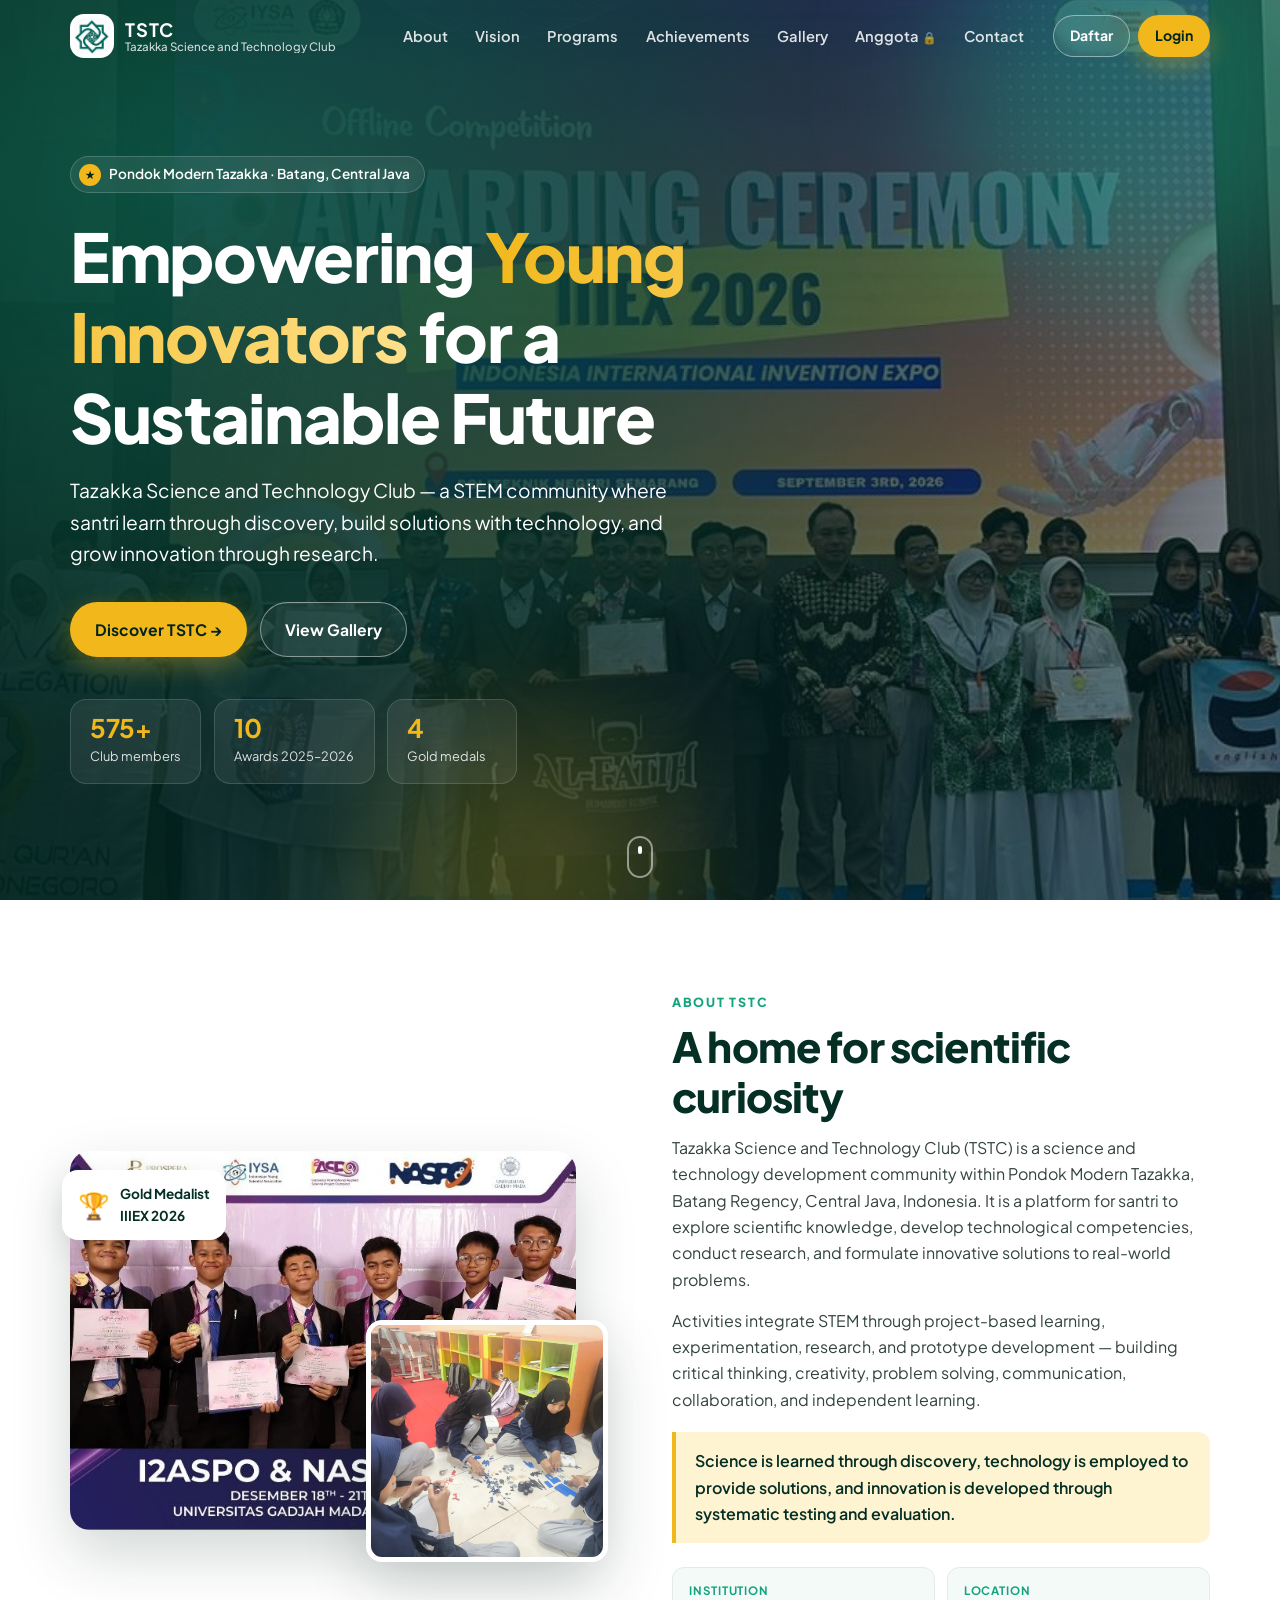
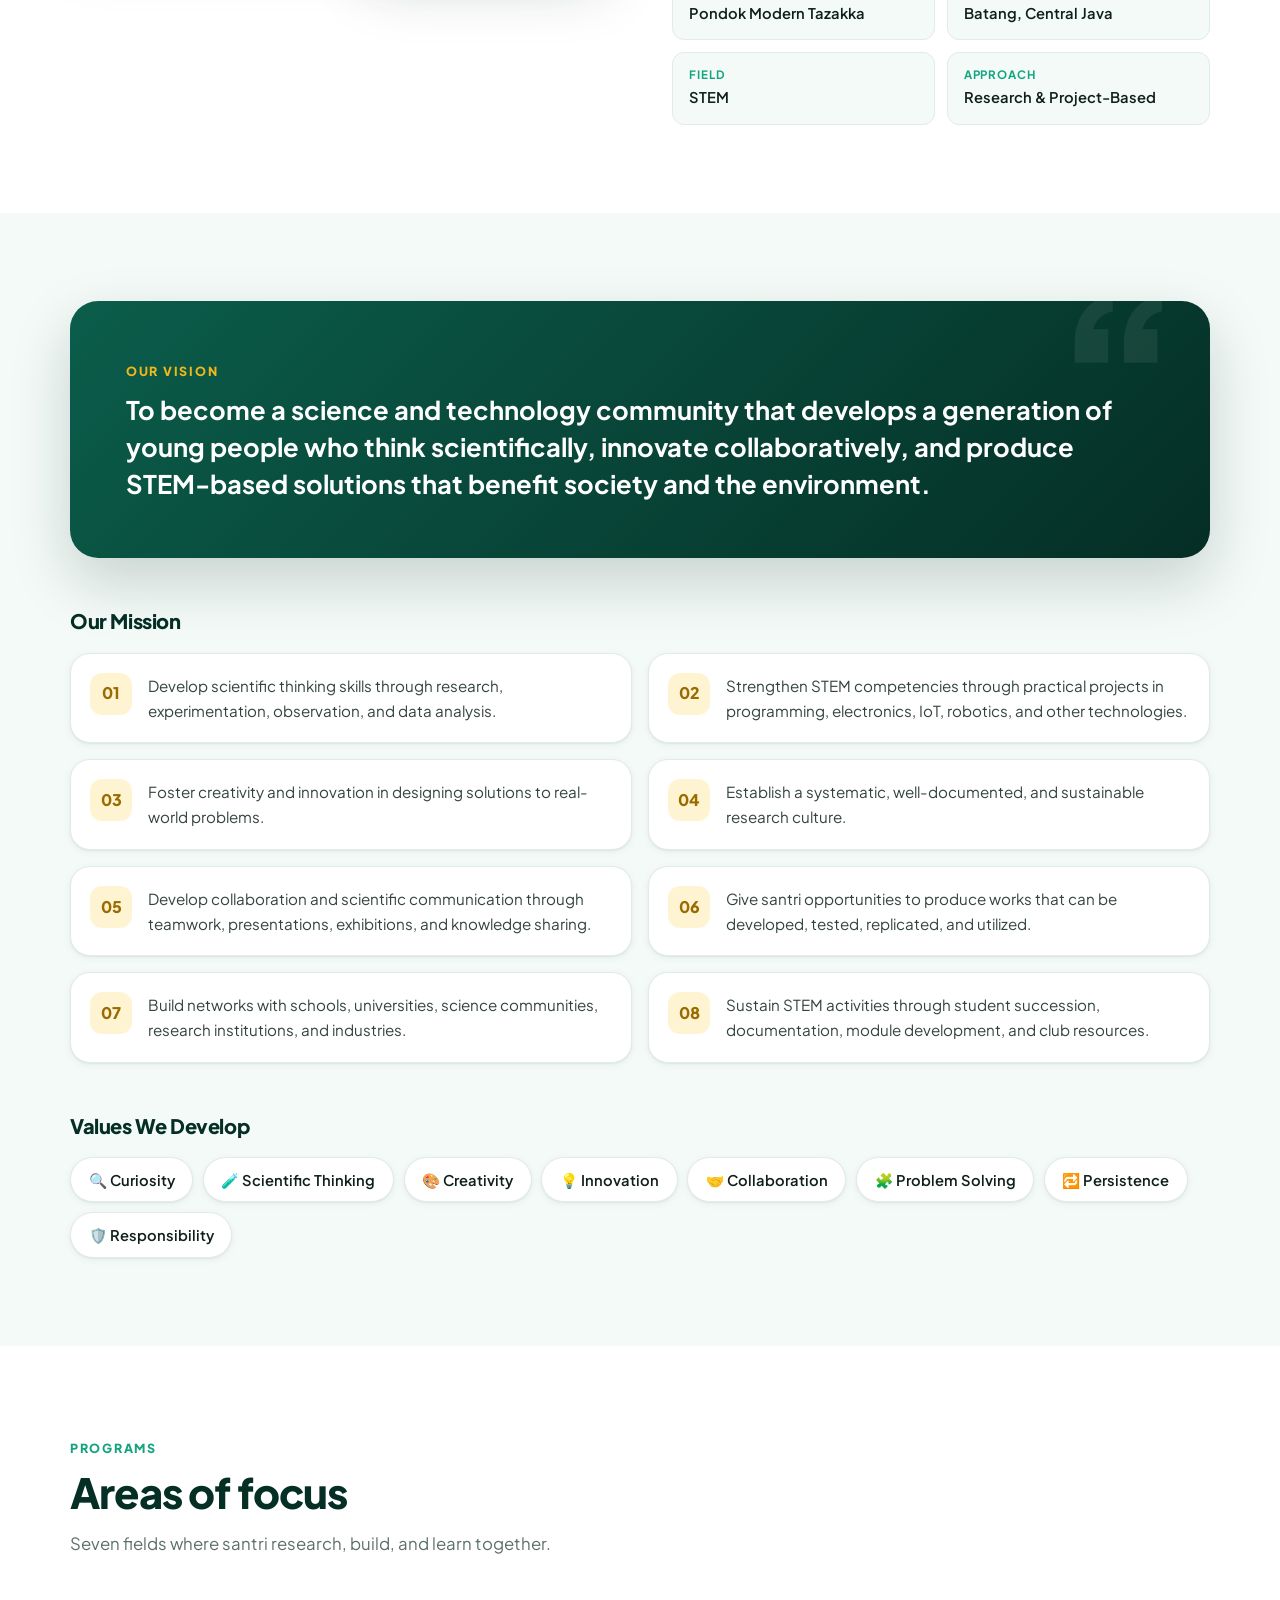
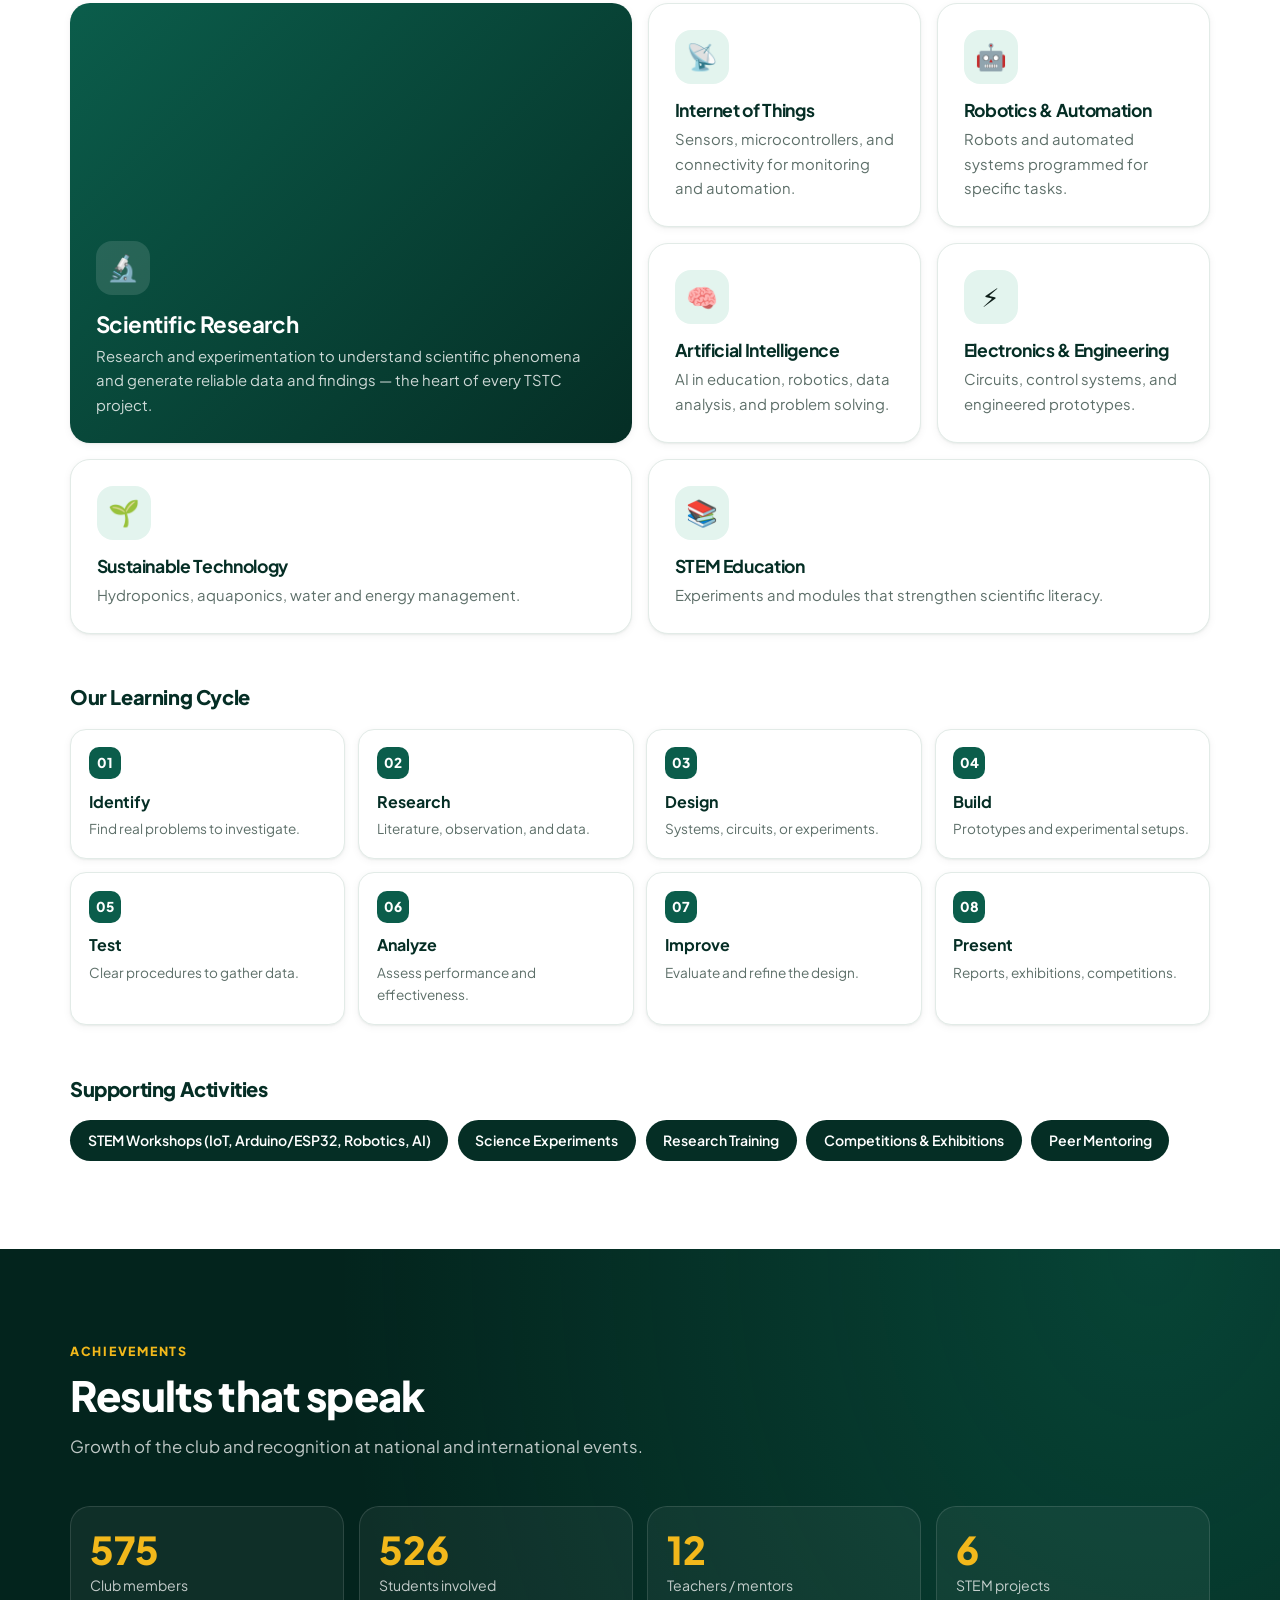
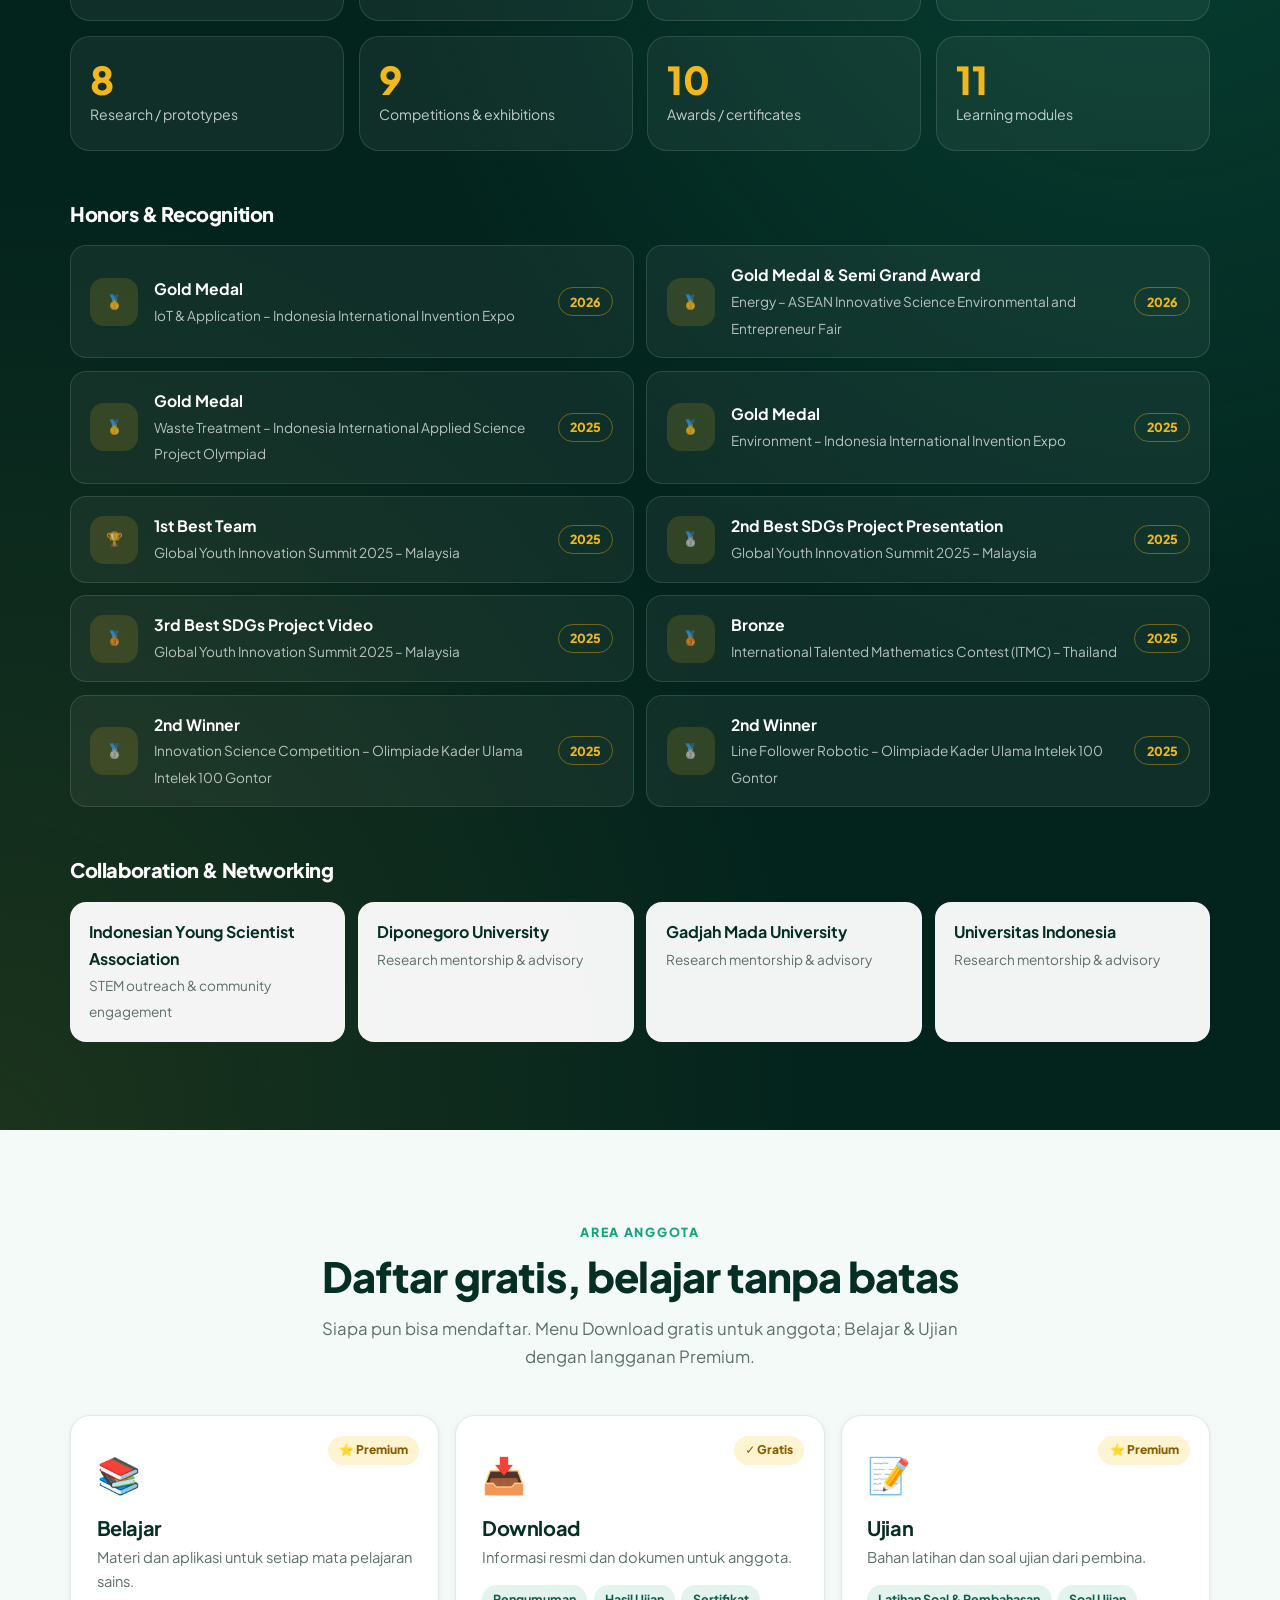
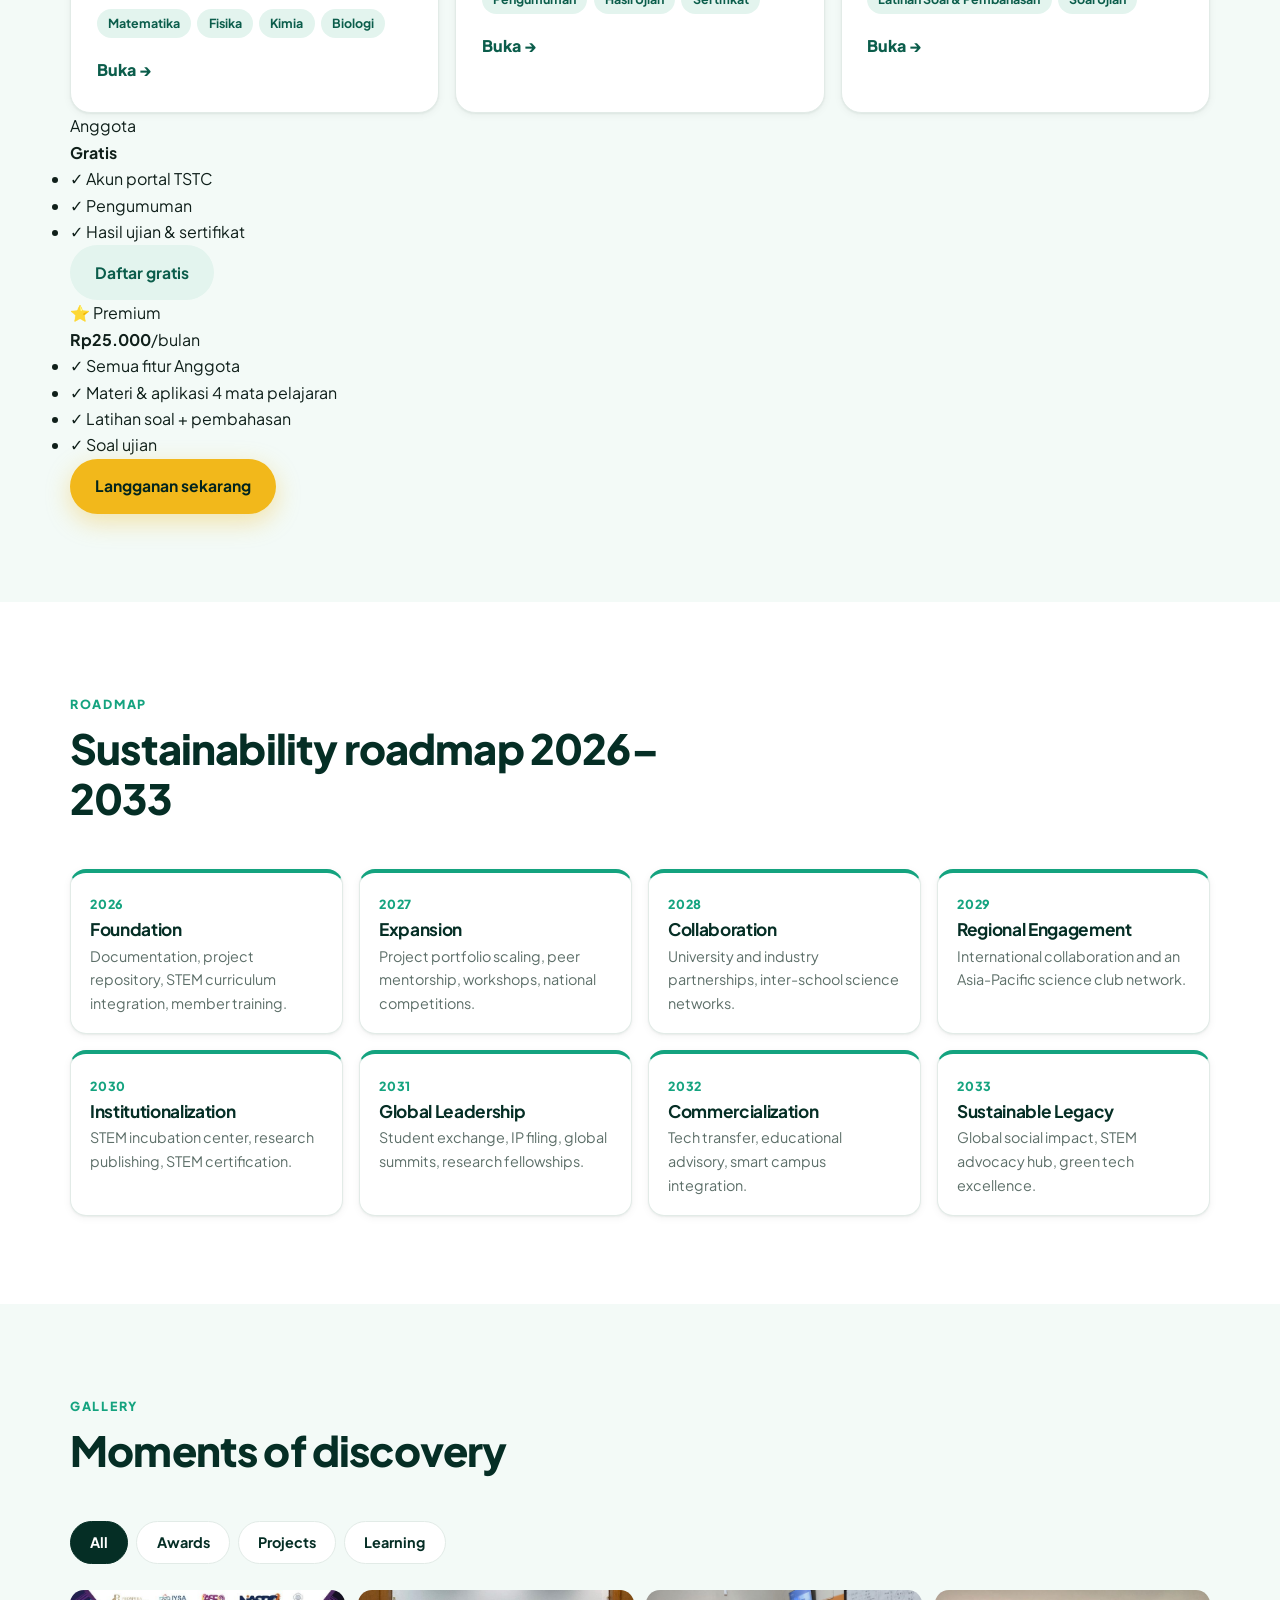
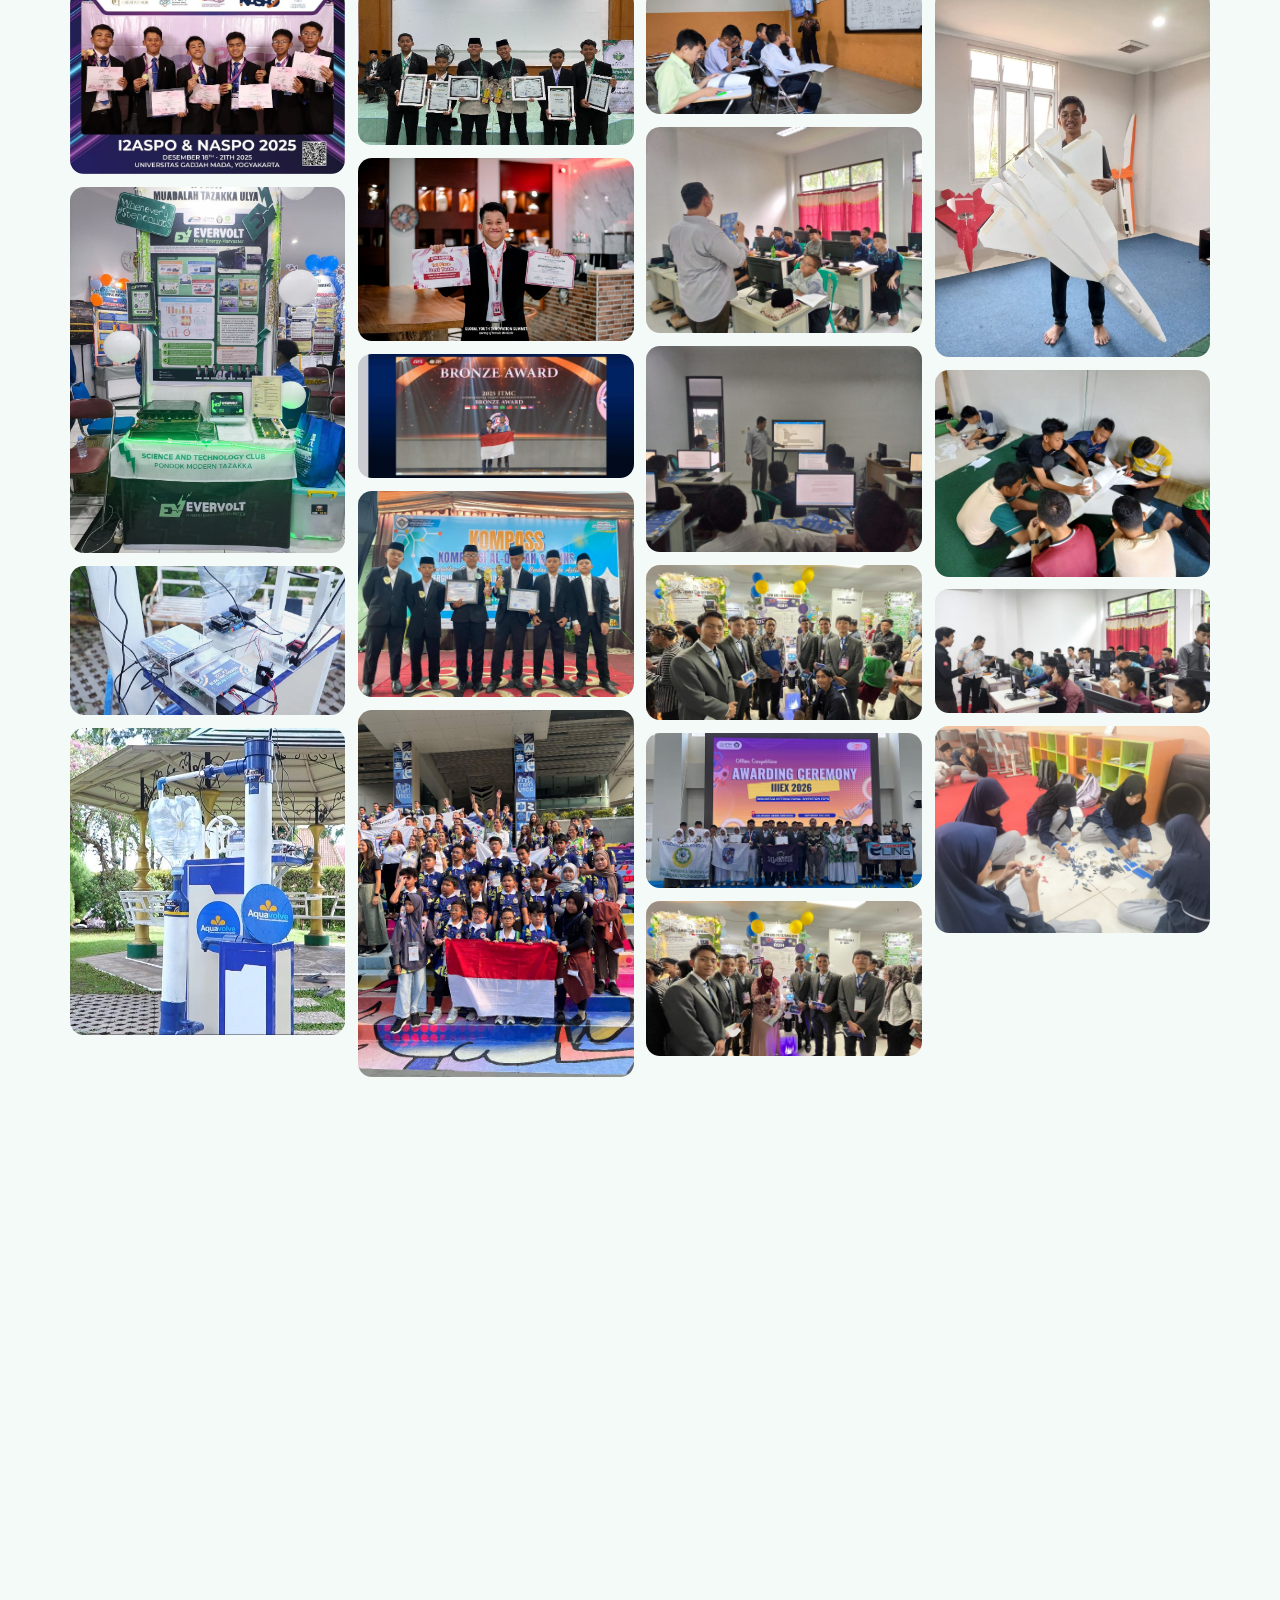
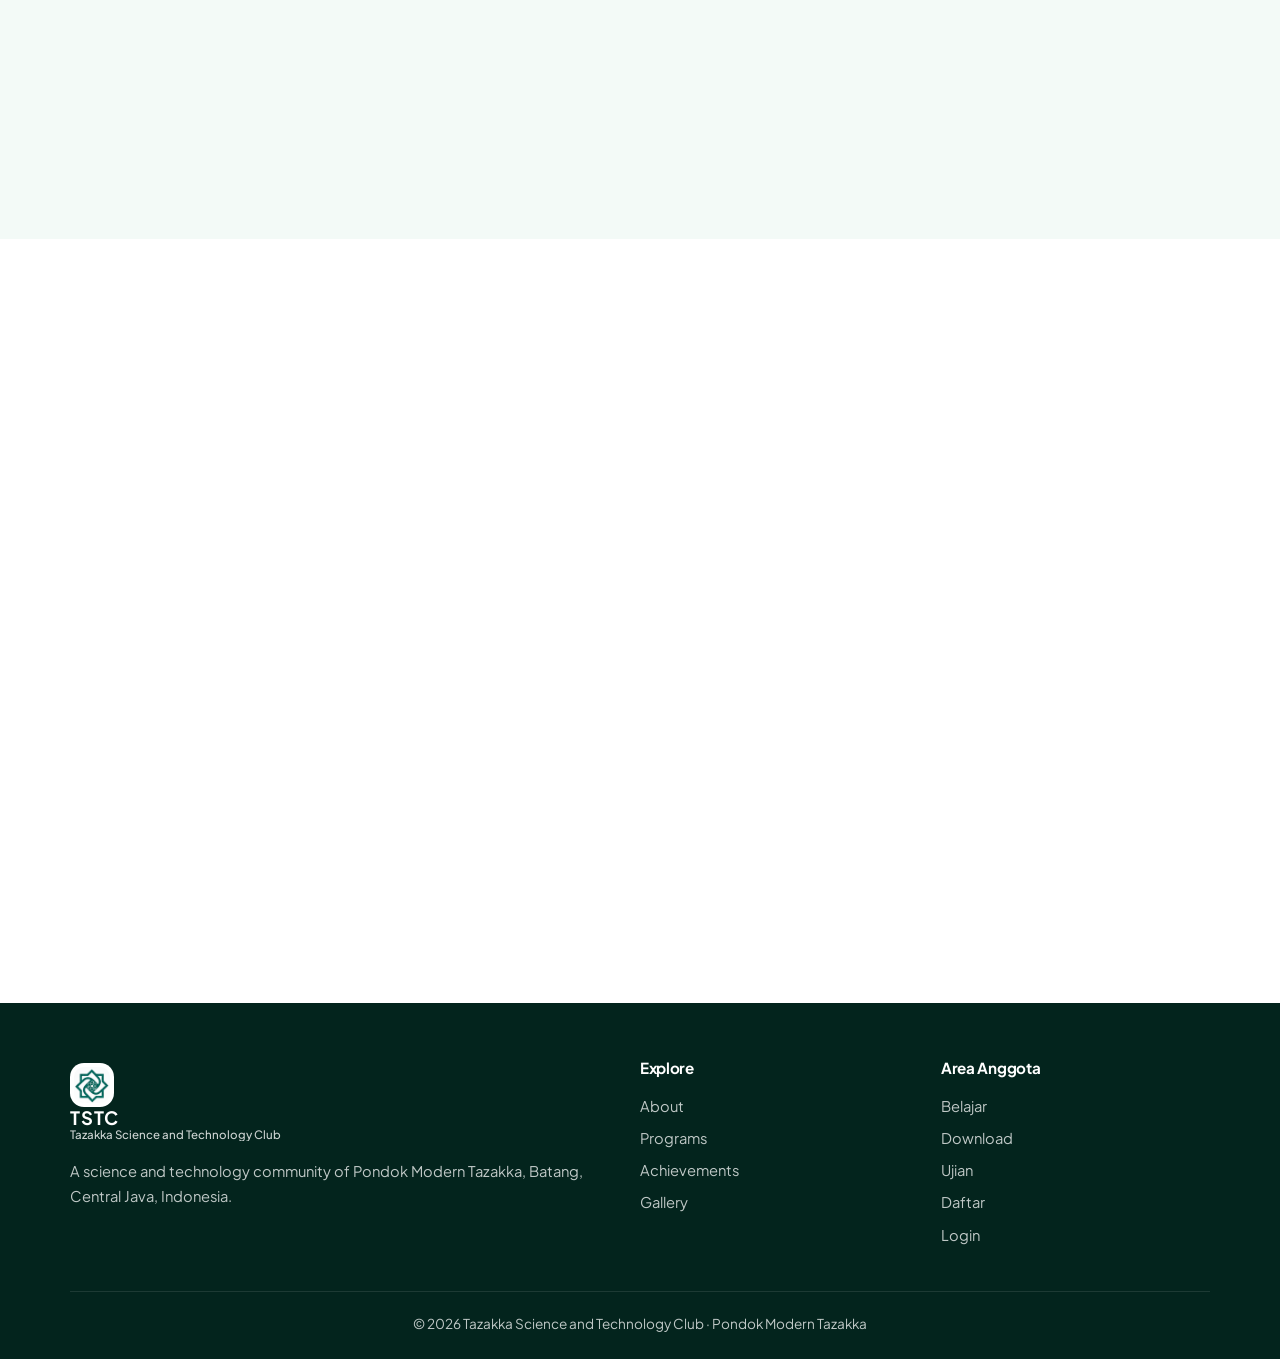
==== commit 3c9a5994: "Add files via upload" ====
--- a/index.html
+++ b/index.html
@@ -38,6 +38,7 @@
 
       <div class="header-actions">
         <!-- Tulisan tombol berubah menjadi "Portal" jika sudah login -->
+        <a href="daftar.html" class="btn btn-ghost btn-sm js-daftar-btn hide-phone">Daftar</a>
         <a href="login.html" class="btn btn-gold btn-sm js-login-btn">Login</a>
         <button class="menu-toggle" id="menuToggle" aria-label="Open menu">☰</button>
       </div>
@@ -56,6 +57,7 @@
     <a href="portal.html#download">📥 Download <span class="lock">🔒</span></a>
     <a href="portal.html#ujian">📝 Ujian <span class="lock">🔒</span></a>
     <a href="#contact">Contact</a>
+    <a href="daftar.html" class="btn btn-ghost js-daftar-btn">Daftar gratis</a>
     <a href="login.html" class="btn btn-gold js-login-btn">Login</a>
   </div>
 
@@ -235,12 +237,12 @@
       <div class="container">
         <div class="section-head center">
           <span class="kicker">Area Anggota</span>
-          <h2 class="section-title">Khusus santri &amp; pembina TSTC</h2>
-          <p class="section-lead">Login untuk mengakses materi belajar, file unduhan, dan ujian.</p>
+          <h2 class="section-title">Daftar gratis, belajar tanpa batas</h2>
+          <p class="section-lead">Siapa pun bisa mendaftar. Menu Download gratis untuk anggota; Belajar &amp; Ujian dengan langganan Premium.</p>
         </div>
         <div class="member-grid">
           <a href="portal.html#belajar" class="member-card">
-            <span class="badge-lock">🔒 Login</span>
+            <span class="badge-lock">⭐ Premium</span>
             <div class="icon">📚</div>
             <h3>Belajar</h3>
             <p>Materi dan aplikasi untuk setiap mata pelajaran sains.</p>
@@ -248,7 +250,7 @@
             <span class="go">Buka →</span>
           </a>
           <a href="portal.html#download" class="member-card">
-            <span class="badge-lock">🔒 Login</span>
+            <span class="badge-lock free">✓ Gratis</span>
             <div class="icon">📥</div>
             <h3>Download</h3>
             <p>Informasi resmi dan dokumen untuk anggota.</p>
@@ -256,13 +258,29 @@
             <span class="go">Buka →</span>
           </a>
           <a href="portal.html#ujian" class="member-card">
-            <span class="badge-lock">🔒 Login</span>
+            <span class="badge-lock">⭐ Premium</span>
             <div class="icon">📝</div>
             <h3>Ujian</h3>
             <p>Bahan latihan dan soal ujian dari pembina.</p>
             <ul><li>Latihan Soal &amp; Pembahasan</li><li>Soal Ujian</li></ul>
             <span class="go">Buka →</span>
           </a>
+        </div>
+
+        <!-- Harga -->
+        <div class="pricing">
+          <div class="price-card">
+            <span class="plan-name">Anggota</span>
+            <div class="price"><b>Gratis</b></div>
+            <ul><li>✓ Akun portal TSTC</li><li>✓ Pengumuman</li><li>✓ Hasil ujian &amp; sertifikat</li></ul>
+            <a href="daftar.html" class="btn btn-light js-daftar-btn">Daftar gratis</a>
+          </div>
+          <div class="price-card featured">
+            <span class="plan-name">⭐ Premium</span>
+            <div class="price"><b>Rp25.000</b><span>/bulan</span></div>
+            <ul><li>✓ Semua fitur Anggota</li><li>✓ Materi &amp; aplikasi 4 mata pelajaran</li><li>✓ Latihan soal + pembahasan</li><li>✓ Soal ujian</li></ul>
+            <a href="portal.html#langganan" class="btn btn-gold">Langganan sekarang</a>
+          </div>
         </div>
       </div>
     </section>
@@ -387,6 +405,7 @@
           <a href="portal.html#belajar">Belajar</a>
           <a href="portal.html#download">Download</a>
           <a href="portal.html#ujian">Ujian</a>
+          <a href="daftar.html">Daftar</a>
           <a href="login.html">Login</a>
         </div>
       </div>
--- a/css/style.css
+++ b/css/style.css
@@ -1,325 +1,569 @@
 /* =========================================================
-   TSTC WEBSITE - STYLE
-   Warna utama: hijau Tazakka + emas
+   TSTC WEBSITE — GAYA UTAMA (desain modern)
+   Dipakai oleh: index.html, login.html, portal.html
    ========================================================= */
 
-/* ===== 1. RESET ===== */
-* { margin: 0; padding: 0; box-sizing: border-box; }
+/* ===== 1. VARIABEL (ubah warna di sini) ===== */
+:root {
+  --g-950: #03241d;
+  --g-900: #052e25;
+  --g-800: #08453a;
+  --g-700: #0b5d4b;
+  --g-500: #14a37f;
+  --g-100: #e3f4ee;
+  --g-50:  #f3faf7;
+  --gold: #f2b81b;
+  --gold-soft: #fff4d1;
+  --text: #0f1f1a;
+  --muted: #5d6f69;
+  --line: #e2ebe7;
+  --white: #ffffff;
+  --radius: 20px;
+  --radius-sm: 12px;
+  --shadow-sm: 0 1px 2px rgba(3, 36, 29, 0.06), 0 2px 8px rgba(3, 36, 29, 0.05);
+  --shadow: 0 10px 30px rgba(3, 36, 29, 0.10);
+  --shadow-lg: 0 24px 60px rgba(3, 36, 29, 0.18);
+  --font: "Plus Jakarta Sans", system-ui, -apple-system, "Segoe UI", Roboto, sans-serif;
+  --header-h: 72px;
+}
+
+/* ===== 2. RESET & DASAR ===== */
+*, *::before, *::after { margin: 0; padding: 0; box-sizing: border-box; }
+html { scroll-behavior: smooth; }
+body {
+  font-family: var(--font);
+  color: var(--text);
+  background: var(--white);
+  line-height: 1.65;
+  -webkit-font-smoothing: antialiased;
+}
 img { max-width: 100%; display: block; }
-html { scroll-behavior: smooth; }
-
-/* ===== 2. VARIABEL WARNA (ubah di sini) ===== */
-:root {
-  --green: #0b5d4b;
-  --green-dark: #063f33;
-  --gold: #e9b824;
-  --text: #1f2933;
-  --muted: #5b6770;
-  --bg-alt: #f2f6f4;
-  --white: #ffffff;
-  --radius: 14px;
-  --shadow: 0 4px 16px rgba(0, 0, 0, 0.08);
-}
-
-/* ===== 3. TIPOGRAFI ===== */
-body {
-  font-family: system-ui, -apple-system, "Segoe UI", Roboto, sans-serif;
-  color: var(--text);
-  line-height: 1.65;
-  background: var(--white);
-}
-h1, h2, h3 { line-height: 1.25; }
+[hidden] { display: none !important; }
+a { color: inherit; }
+button { font: inherit; }
+h1, h2, h3, h4 { line-height: 1.2; letter-spacing: -0.02em; }
 p { margin-bottom: 0.9rem; }
 
-.container { width: 100%; max-width: 1100px; margin: 0 auto; padding: 0 1.1rem; }
-
-.section { padding: 4rem 0; scroll-margin-top: 64px; }
-.section-alt { background: var(--bg-alt); }
-.section-dark { background: var(--green-dark); color: var(--white); }
-
-.section-title {
-  font-size: 1.8rem;
-  color: var(--green);
-  margin-bottom: 1.6rem;
-  position: relative;
-  padding-bottom: 0.6rem;
-}
-/* garis emas kecil di bawah judul */
-.section-title::after {
-  content: "";
-  position: absolute; left: 0; bottom: 0;
-  width: 60px; height: 4px; border-radius: 2px;
-  background: var(--gold);
-}
-.sub-title { font-size: 1.3rem; color: var(--green); margin: 2.5rem 0 1rem; }
-.light { color: var(--white); }
-
-/* ===== 4. TOMBOL ===== */
+.container { width: 100%; max-width: 1180px; margin: 0 auto; padding: 0 1.25rem; }
+
+/* ===== 3. TOMBOL ===== */
 .btn {
-  display: inline-block;
-  padding: 0.75rem 1.5rem;
+  display: inline-flex; align-items: center; justify-content: center; gap: 0.5rem;
+  padding: 0.85rem 1.5rem;
   border-radius: 999px;
-  font-weight: 700;
-  text-decoration: none;
-  border: 2px solid transparent;
-  cursor: pointer;
-  font-size: 1rem;
-  transition: transform 0.2s, background 0.2s;
+  border: 1.5px solid transparent;
+  font-weight: 700; font-size: 0.98rem;
+  text-decoration: none; cursor: pointer;
+  transition: transform 0.2s, box-shadow 0.2s, background 0.2s, color 0.2s;
 }
 .btn:hover { transform: translateY(-2px); }
-.btn-gold { background: var(--gold); color: var(--green-dark); }
-.btn-outline { border-color: var(--white); color: var(--white); }
-.btn-green { background: var(--green); color: var(--white); }
-.btn-green:hover { background: var(--green-dark); }
-
-/* ===== 5. HEADER & NAVIGASI ===== */
+.btn-gold { background: var(--gold); color: var(--g-950); box-shadow: 0 8px 24px rgba(242, 184, 27, 0.35); }
+.btn-gold:hover { box-shadow: 0 12px 30px rgba(242, 184, 27, 0.5); }
+.btn-ghost { border-color: rgba(255, 255, 255, 0.45); color: var(--white); background: rgba(255, 255, 255, 0.06); backdrop-filter: blur(6px); }
+.btn-ghost:hover { background: rgba(255, 255, 255, 0.16); }
+.btn-green { background: var(--g-700); color: var(--white); }
+.btn-green:hover { background: var(--g-800); box-shadow: var(--shadow); }
+.btn-light { background: var(--g-100); color: var(--g-700); }
+.btn-sm { padding: 0.55rem 1rem; font-size: 0.88rem; }
+
+/* ===== 4. HEADER (kaca transparan) ===== */
 .header {
-  position: sticky; top: 0; z-index: 50;
-  background: var(--green);
-  box-shadow: 0 2px 10px rgba(0, 0, 0, 0.15);
+  position: fixed; top: 0; left: 0; right: 0; z-index: 50;
+  transition: background 0.35s, box-shadow 0.35s, backdrop-filter 0.35s;
+}
+.header.scrolled, .header.solid {
+  background: rgba(5, 46, 37, 0.82);
+  backdrop-filter: saturate(160%) blur(14px);
+  -webkit-backdrop-filter: saturate(160%) blur(14px);
+  box-shadow: 0 6px 24px rgba(0, 0, 0, 0.18);
 }
 .header-inner {
-  display: flex; flex-wrap: wrap;
-  align-items: center; justify-content: space-between;
-  min-height: 64px;
+  display: flex; align-items: center; gap: 1rem;
+  min-height: var(--header-h);
 }
 .brand {
-  display: flex; align-items: center; gap: 0.6rem;
-  color: var(--white); text-decoration: none;
-  font-weight: 800; font-size: 1.2rem; letter-spacing: 1px;
-}
-.brand-logo { width: 42px; height: 42px; border-radius: 50%; background: var(--white); padding: 3px; }
-
+  display: flex; align-items: center; gap: 0.7rem;
+  color: var(--white); text-decoration: none; font-weight: 800;
+  min-width: 0;
+}
+.header-inner .brand { flex: 1 1 auto; }
+.brand-logo {
+  width: 44px; height: 44px; border-radius: 14px;
+  background: var(--white); padding: 4px; flex-shrink: 0;
+  transition: transform 0.6s;
+}
+.brand:hover .brand-logo { transform: rotate(360deg); }
+.brand-text { display: flex; flex-direction: column; line-height: 1.15; min-width: 0; }
+.brand-text b { font-size: 1.15rem; letter-spacing: 0.06em; }
+.brand-text small { font-size: 0.72rem; font-weight: 500; opacity: 0.8; white-space: nowrap; overflow: hidden; text-overflow: ellipsis; }
+
+.nav { display: none; }
+.nav a {
+  color: rgba(255, 255, 255, 0.86); text-decoration: none;
+  font-weight: 600; font-size: 0.92rem;
+  padding: 0.5rem 0.8rem; border-radius: 999px; white-space: nowrap;
+  transition: background 0.2s, color 0.2s;
+}
+.nav a:hover, .nav a.active { background: rgba(255, 255, 255, 0.12); color: var(--white); }
+
+.header-actions { display: flex; align-items: center; gap: 0.5rem; }
 .menu-toggle {
-  background: none; border: none;
-  color: var(--white); font-size: 1.7rem; cursor: pointer;
-}
-
-/* HP: menu tersembunyi, muncul jika diberi kelas "open" */
-.nav { display: none; flex-direction: column; width: 100%; padding-bottom: 0.8rem; }
-.nav.open { display: flex; }
-.nav a {
-  color: var(--white); text-decoration: none;
-  padding: 0.55rem 0; font-weight: 500;
-}
-.nav a:hover { color: var(--gold); }
-
-/* ===== 6. HERO / BERANDA ===== */
+  width: 44px; height: 44px; border-radius: 12px;
+  border: 1px solid rgba(255, 255, 255, 0.25);
+  background: rgba(255, 255, 255, 0.08);
+  color: var(--white); font-size: 1.3rem; cursor: pointer;
+}
+
+/* Panel menu untuk HP / iPad tegak */
+.mobile-menu {
+  position: fixed; inset: var(--header-h) 0 auto 0; z-index: 49;
+  background: rgba(5, 46, 37, 0.97);
+  backdrop-filter: blur(14px); -webkit-backdrop-filter: blur(14px);
+  padding: 0.75rem 1.25rem 1.5rem;
+  display: flex; flex-direction: column; gap: 0.2rem;
+  transform: translateY(-120%); opacity: 0;
+  transition: transform 0.35s ease, opacity 0.35s;
+}
+.mobile-menu.open { transform: translateY(0); opacity: 1; }
+.mobile-menu a {
+  color: var(--white); text-decoration: none; font-weight: 600;
+  padding: 0.8rem 0.6rem; border-bottom: 1px solid rgba(255, 255, 255, 0.08);
+}
+.mobile-menu .btn { margin-top: 0.8rem; border-bottom: none; }
+.lock { font-size: 0.8em; opacity: 0.8; }
+
+/* ===== 5. HERO ===== */
 .hero {
-  min-height: 88vh;
+  position: relative; overflow: hidden;
+  min-height: 100vh; min-height: 100svh;
   display: flex; align-items: center;
   color: var(--white);
-  text-align: center;
-  /* foto latar + lapisan hijau gelap agar teks terbaca */
+  background: var(--g-950);
+  padding: calc(var(--header-h) + 2rem) 0 4rem;
+}
+.hero-slide {
+  position: absolute; inset: 0;
+  background-size: cover; background-position: center;
+  opacity: 0; transition: opacity 1.6s ease;
+}
+.hero-slide.show { opacity: 1; animation: zoomPelan 8s ease-out forwards; }
+@keyframes zoomPelan { from { transform: scale(1.02); } to { transform: scale(1.14); } }
+.hero::before {                    /* lapisan gelap gradasi */
+  content: ""; position: absolute; inset: 0; z-index: 1;
   background:
-    linear-gradient(rgba(6, 63, 51, 0.82), rgba(6, 63, 51, 0.88)),
-    url("../images/foto-21.jpg") center / cover no-repeat;
-  scroll-margin-top: 64px;
-}
-.hero-content { padding: 4rem 1.1rem; }
-.hero-tag {
-  display: inline-block;
-  background: rgba(233, 184, 36, 0.18);
-  color: var(--gold);
-  padding: 0.35rem 1rem; border-radius: 999px;
-  font-size: 0.9rem; font-weight: 600;
-}
-.hero h1 { font-size: 2.2rem; margin: 1rem 0; }
-.hero-sub { font-size: 1.1rem; max-width: 680px; margin: 0 auto 1.8rem; opacity: 0.95; }
-.hero-buttons { display: flex; gap: 0.8rem; justify-content: center; flex-wrap: wrap; }
+    radial-gradient(ellipse at 15% 20%, rgba(20, 163, 127, 0.35), transparent 55%),
+    linear-gradient(100deg, rgba(3, 36, 29, 0.96) 0%, rgba(3, 36, 29, 0.80) 45%, rgba(3, 36, 29, 0.45) 100%);
+}
+.blob {                            /* bulatan cahaya dekoratif */
+  position: absolute; z-index: 1; border-radius: 50%;
+  filter: blur(70px); opacity: 0.45; pointer-events: none;
+  animation: melayang 12s ease-in-out infinite alternate;
+}
+.blob-1 { width: 420px; height: 420px; background: var(--g-500); top: -120px; right: -80px; }
+.blob-2 { width: 300px; height: 300px; background: var(--gold); bottom: -120px; left: 30%; opacity: 0.25; animation-delay: -6s; }
+@keyframes melayang { from { transform: translate(0, 0) scale(1); } to { transform: translate(-40px, 30px) scale(1.15); } }
+
+.hero-content { position: relative; z-index: 2; max-width: 760px; }
+.hero-content > * { opacity: 0; animation: munculAtas 0.9s ease forwards; }
+.hero-content > *:nth-child(1) { animation-delay: 0.15s; }
+.hero-content > *:nth-child(2) { animation-delay: 0.35s; }
+.hero-content > *:nth-child(3) { animation-delay: 0.55s; }
+.hero-content > *:nth-child(4) { animation-delay: 0.75s; }
+.hero-content > *:nth-child(5) { animation-delay: 0.95s; }
+@keyframes munculAtas { from { opacity: 0; transform: translateY(28px); } to { opacity: 1; transform: none; } }
+
+.eyebrow {
+  display: inline-flex; align-items: center; gap: 0.5rem;
+  padding: 0.4rem 0.9rem 0.4rem 0.5rem; border-radius: 999px;
+  background: rgba(255, 255, 255, 0.08); border: 1px solid rgba(255, 255, 255, 0.18);
+  font-size: 0.85rem; font-weight: 600; margin-bottom: 1.4rem;
+  backdrop-filter: blur(6px);
+}
+.eyebrow .dot {
+  width: 22px; height: 22px; border-radius: 50%; background: var(--gold);
+  display: grid; place-items: center; color: var(--g-950); font-size: 0.7rem;
+}
+.hero h1 { font-size: clamp(2.3rem, 6vw, 4.2rem); font-weight: 800; margin-bottom: 1.1rem; }
+.hero h1 .accent {
+  background: linear-gradient(90deg, var(--gold), #ffe08a);
+  -webkit-background-clip: text; background-clip: text; color: transparent;
+}
+.hero-sub { font-size: clamp(1.02rem, 2vw, 1.2rem); opacity: 0.9; max-width: 600px; margin-bottom: 2rem; }
+.hero-buttons { display: flex; flex-wrap: wrap; gap: 0.8rem; margin-bottom: 2.6rem; }
+
+.hero-stats { display: flex; flex-wrap: wrap; gap: 0.8rem; }
+.hero-stat {
+  padding: 0.9rem 1.2rem; border-radius: 16px;
+  background: rgba(255, 255, 255, 0.07); border: 1px solid rgba(255, 255, 255, 0.14);
+  backdrop-filter: blur(8px); -webkit-backdrop-filter: blur(8px);
+  min-width: 130px;
+}
+.hero-stat b { display: block; font-size: 1.6rem; color: var(--gold); line-height: 1.1; }
+.hero-stat span { font-size: 0.8rem; opacity: 0.85; }
+
+.scroll-hint {
+  position: absolute; z-index: 2; left: 50%; bottom: 1.4rem; transform: translateX(-50%);
+  width: 26px; height: 42px; border: 2px solid rgba(255, 255, 255, 0.5); border-radius: 20px;
+}
+.scroll-hint::after {
+  content: ""; position: absolute; left: 50%; top: 8px; width: 4px; height: 8px;
+  border-radius: 2px; background: var(--white); transform: translateX(-50%);
+  animation: gulir 1.6s ease-in-out infinite;
+}
+@keyframes gulir { 0% { opacity: 0; top: 6px; } 40% { opacity: 1; } 100% { opacity: 0; top: 22px; } }
+
+/* ===== 6. BAGIAN UMUM ===== */
+.section { padding: 5.5rem 0; scroll-margin-top: var(--header-h); }
+.section-soft { background: var(--g-50); }
+.section-dark {
+  background:
+    radial-gradient(ellipse at 90% 0%, rgba(20, 163, 127, 0.25), transparent 50%),
+    radial-gradient(ellipse at 0% 100%, rgba(242, 184, 27, 0.10), transparent 45%),
+    var(--g-950);
+  color: var(--white);
+}
+.section-head { max-width: 680px; margin-bottom: 2.8rem; }
+.section-head.center { margin-left: auto; margin-right: auto; text-align: center; }
+.kicker {
+  display: inline-block; font-size: 0.78rem; font-weight: 800;
+  letter-spacing: 0.14em; text-transform: uppercase;
+  color: var(--g-500); margin-bottom: 0.6rem;
+}
+.section-dark .kicker { color: var(--gold); }
+.section-title { font-size: clamp(1.8rem, 4vw, 2.6rem); font-weight: 800; color: var(--g-900); margin-bottom: 0.8rem; }
+.section-dark .section-title { color: var(--white); }
+.section-lead { color: var(--muted); font-size: 1.05rem; margin: 0; }
+.section-dark .section-lead { color: rgba(255, 255, 255, 0.75); }
+.sub-title { font-size: 1.25rem; font-weight: 800; color: var(--g-900); margin: 3.2rem 0 1.2rem; }
+.section-dark .sub-title { color: var(--white); }
 
 /* ===== 7. ABOUT ===== */
-.about-grid { display: grid; gap: 2rem; }
-.identity {
-  width: 100%; border-collapse: collapse;
-  background: var(--white); border-radius: var(--radius);
-  overflow: hidden; box-shadow: var(--shadow);
-  font-size: 0.95rem; align-self: start;
-}
-.identity th, .identity td { padding: 0.65rem 0.9rem; text-align: left; border-bottom: 1px solid #e5ece9; vertical-align: top; }
-.identity th { background: var(--green); color: var(--white); width: 36%; font-weight: 600; }
+.about-grid { display: grid; gap: 2.5rem; align-items: center; }
+.about-photos { position: relative; padding: 0 2rem 2rem 0; }
+.about-photos .p1 { border-radius: var(--radius); box-shadow: var(--shadow-lg); aspect-ratio: 4 / 3; object-fit: cover; width: 100%; }
+.about-photos .p2 {
+  position: absolute; right: 0; bottom: 0; width: 45%;
+  border-radius: 16px; border: 5px solid var(--white); box-shadow: var(--shadow-lg);
+  aspect-ratio: 1; object-fit: cover;
+}
+.about-badge {
+  position: absolute; left: -0.5rem; top: 1.2rem;
+  background: var(--white); border-radius: 16px; padding: 0.8rem 1rem;
+  box-shadow: var(--shadow); display: flex; align-items: center; gap: 0.6rem;
+  font-size: 0.85rem; font-weight: 700; color: var(--g-900);
+}
+.about-badge .em { font-size: 1.6rem; }
+.about-text p { color: #33443f; }
+.quote {
+  border-left: 4px solid var(--gold); background: var(--gold-soft);
+  padding: 1rem 1.2rem; border-radius: 0 var(--radius-sm) var(--radius-sm) 0;
+  font-weight: 600; color: var(--g-900); margin: 1.2rem 0;
+}
+.info-grid { display: grid; grid-template-columns: repeat(2, 1fr); gap: 0.7rem; margin-top: 1.5rem; }
+.info {
+  background: var(--g-50); border: 1px solid var(--line);
+  border-radius: var(--radius-sm); padding: 0.8rem 1rem;
+}
+.info small { display: block; font-size: 0.72rem; font-weight: 700; text-transform: uppercase; letter-spacing: 0.08em; color: var(--g-500); }
+.info span { font-weight: 600; font-size: 0.92rem; }
 
 /* ===== 8. VISION & MISSION ===== */
-.vision {
-  background: var(--green);
-  color: var(--white);
-  font-size: 1.2rem; font-style: italic;
-  padding: 2rem 1.6rem;
-  border-radius: var(--radius);
-  border-left: 6px solid var(--gold);
-  box-shadow: var(--shadow);
-}
-.vision .label {
-  display: block; font-style: normal; font-weight: 700;
-  color: var(--gold); font-size: 0.9rem; letter-spacing: 1px;
-  text-transform: uppercase; margin-bottom: 0.6rem;
-}
-.mission { list-style: none; counter-reset: m; display: grid; gap: 0.8rem; }
-.mission li {
-  counter-increment: m;
-  background: var(--white); border-radius: var(--radius);
-  padding: 1rem 1rem 1rem 3.6rem; position: relative;
-  box-shadow: var(--shadow);
-}
-/* nomor bulat emas pada tiap misi */
-.mission li::before {
-  content: counter(m);
-  position: absolute; left: 1rem; top: 1rem;
-  width: 1.9rem; height: 1.9rem; border-radius: 50%;
-  background: var(--gold); color: var(--green-dark);
-  font-weight: 800; display: grid; place-items: center;
-}
-.values { display: grid; grid-template-columns: repeat(auto-fit, minmax(200px, 1fr)); gap: 0.9rem; }
+.vision-card {
+  position: relative; overflow: hidden;
+  background: linear-gradient(135deg, var(--g-700), var(--g-900));
+  color: var(--white); border-radius: 28px;
+  padding: clamp(2rem, 5vw, 3.5rem);
+  box-shadow: var(--shadow-lg);
+}
+.vision-card::after {
+  content: "“"; position: absolute; right: 1.5rem; top: -2.5rem;
+  font-size: 14rem; font-weight: 800; color: rgba(255, 255, 255, 0.07); line-height: 1;
+}
+.vision-card .kicker { color: var(--gold); }
+.vision-card p { font-size: clamp(1.15rem, 2.6vw, 1.6rem); font-weight: 700; line-height: 1.45; margin: 0; position: relative; }
+
+.mission-grid { display: grid; gap: 1rem; }
+.mission {
+  display: flex; gap: 1rem; align-items: flex-start;
+  background: var(--white); border: 1px solid var(--line);
+  border-radius: var(--radius); padding: 1.2rem;
+  box-shadow: var(--shadow-sm); transition: transform 0.25s, box-shadow 0.25s;
+}
+.mission:hover { transform: translateY(-4px); box-shadow: var(--shadow); }
+.mission .num {
+  flex-shrink: 0; width: 42px; height: 42px; border-radius: 12px;
+  background: var(--gold-soft); color: #9a6b00;
+  display: grid; place-items: center; font-weight: 800;
+}
+.mission p { margin: 0; font-size: 0.95rem; color: #33443f; }
+
+.values { display: flex; flex-wrap: wrap; gap: 0.6rem; }
 .value {
-  background: var(--white); border-radius: var(--radius);
-  padding: 1rem; border-top: 4px solid var(--green); box-shadow: var(--shadow);
-}
-.value strong { display: block; color: var(--green); }
-.value span { font-size: 0.9rem; color: var(--muted); }
+  display: inline-flex; align-items: center; gap: 0.5rem;
+  background: var(--white); border: 1px solid var(--line);
+  border-radius: 999px; padding: 0.6rem 1.1rem;
+  font-weight: 600; font-size: 0.92rem; box-shadow: var(--shadow-sm);
+  transition: transform 0.2s, background 0.2s;
+}
+.value:hover { transform: translateY(-3px); background: var(--g-100); }
 
 /* ===== 9. PROGRAMS ===== */
-.cards { display: grid; grid-template-columns: repeat(auto-fit, minmax(240px, 1fr)); gap: 1.1rem; }
-.card {
-  background: var(--white); border: 1px solid #e3ebe8;
-  border-radius: var(--radius); padding: 1.4rem;
-  box-shadow: var(--shadow); transition: transform 0.2s;
-}
-.card:hover { transform: translateY(-4px); }
-.card .icon { font-size: 2rem; margin-bottom: 0.5rem; }
-.card h3 { color: var(--green); font-size: 1.1rem; margin-bottom: 0.4rem; }
-.card p { font-size: 0.95rem; color: var(--muted); margin: 0; }
-
-.cycle { display: grid; grid-template-columns: repeat(auto-fit, minmax(150px, 1fr)); gap: 0.9rem; }
+.bento { display: grid; gap: 1rem; }
+.feature {
+  position: relative; overflow: hidden;
+  background: var(--white); border: 1px solid var(--line);
+  border-radius: var(--radius); padding: 1.6rem;
+  box-shadow: var(--shadow-sm); transition: transform 0.3s, box-shadow 0.3s;
+}
+.feature:hover { transform: translateY(-6px); box-shadow: var(--shadow); }
+.feature .icon {
+  width: 54px; height: 54px; border-radius: 16px;
+  display: grid; place-items: center; font-size: 1.6rem;
+  background: var(--g-100); margin-bottom: 1rem;
+}
+.feature h3 { font-size: 1.1rem; color: var(--g-900); margin-bottom: 0.4rem; }
+.feature p { color: var(--muted); font-size: 0.93rem; margin: 0; }
+.feature.big {
+  background: linear-gradient(135deg, var(--g-700), var(--g-900)); color: var(--white); border: none;
+}
+.feature.big h3 { color: var(--white); font-size: 1.4rem; }
+.feature.big p { color: rgba(255, 255, 255, 0.8); }
+.feature.big .icon { background: rgba(255, 255, 255, 0.12); }
+
+.cycle { display: grid; grid-template-columns: repeat(2, 1fr); gap: 0.8rem; counter-reset: c; }
 .step {
-  background: var(--bg-alt); border-radius: var(--radius);
-  padding: 1rem; text-align: center;
-}
-.step span {
-  display: inline-grid; place-items: center;
-  width: 2.2rem; height: 2.2rem; border-radius: 50%;
-  background: var(--green); color: var(--white); font-weight: 800;
-}
-.step strong { display: block; margin: 0.4rem 0 0.2rem; color: var(--green); }
-.step p { font-size: 0.85rem; color: var(--muted); margin: 0; }
+  position: relative; background: var(--white); border: 1px solid var(--line);
+  border-radius: 16px; padding: 1.1rem; box-shadow: var(--shadow-sm);
+}
+.step .no {
+  display: inline-grid; place-items: center; width: 32px; height: 32px;
+  border-radius: 10px; background: var(--g-700); color: var(--white);
+  font-weight: 800; font-size: 0.85rem; margin-bottom: 0.6rem;
+}
+.step strong { display: block; color: var(--g-900); }
+.step p { color: var(--muted); font-size: 0.85rem; margin: 0.2rem 0 0; }
 
 .tags { list-style: none; display: flex; flex-wrap: wrap; gap: 0.6rem; }
 .tags li {
-  background: var(--green); color: var(--white);
-  padding: 0.45rem 1rem; border-radius: 999px; font-size: 0.9rem;
+  background: var(--g-900); color: var(--white);
+  padding: 0.55rem 1.1rem; border-radius: 999px; font-size: 0.88rem; font-weight: 600;
 }
 
 /* ===== 10. ACHIEVEMENTS ===== */
-.section-dark .section-title { color: var(--white); }
 .stats { display: grid; grid-template-columns: repeat(2, 1fr); gap: 0.9rem; }
 .stat {
-  background: rgba(255, 255, 255, 0.08);
-  border: 1px solid rgba(255, 255, 255, 0.15);
-  border-radius: var(--radius); padding: 1.2rem; text-align: center;
-}
-.stat b { display: block; font-size: 2.2rem; color: var(--gold); }
-.stat span { font-size: 0.9rem; opacity: 0.9; }
-
-.table-wrap { overflow-x: auto; border-radius: var(--radius); } /* tabel bisa digeser di HP */
-.honors { width: 100%; border-collapse: collapse; background: var(--white); color: var(--text); min-width: 560px; }
-.honors th { background: var(--gold); color: var(--green-dark); text-align: left; padding: 0.8rem; }
-.honors td { padding: 0.75rem 0.8rem; border-bottom: 1px solid #e5ece9; vertical-align: top; }
-.honors td:last-child { font-weight: 700; color: var(--green); }
-.honors tbody tr:nth-child(even) { background: #f7faf9; }
-
-.partners { display: grid; grid-template-columns: repeat(auto-fit, minmax(220px, 1fr)); gap: 0.9rem; }
+  background: rgba(255, 255, 255, 0.05); border: 1px solid rgba(255, 255, 255, 0.12);
+  border-radius: var(--radius); padding: 1.4rem 1.2rem;
+  transition: transform 0.25s, background 0.25s;
+}
+.stat:hover { transform: translateY(-4px); background: rgba(255, 255, 255, 0.09); }
+.stat b { display: block; font-size: 2.4rem; font-weight: 800; line-height: 1.1; color: var(--gold); }
+.stat span { font-size: 0.88rem; color: rgba(255, 255, 255, 0.75); }
+
+.honors { display: grid; gap: 0.8rem; }
+.honor {
+  display: flex; align-items: center; gap: 1rem;
+  background: rgba(255, 255, 255, 0.05); border: 1px solid rgba(255, 255, 255, 0.12);
+  border-radius: 16px; padding: 1rem 1.2rem;
+  transition: transform 0.25s, background 0.25s;
+}
+.honor:hover { transform: translateX(6px); background: rgba(255, 255, 255, 0.09); }
+.medal {
+  flex-shrink: 0; width: 48px; height: 48px; border-radius: 14px;
+  display: grid; place-items: center; font-size: 1.5rem;
+  background: rgba(242, 184, 27, 0.15);
+}
+.honor .txt { flex: 1; min-width: 0; }
+.honor strong { display: block; font-size: 0.98rem; }
+.honor span { font-size: 0.85rem; color: rgba(255, 255, 255, 0.7); }
+.honor .year {
+  font-size: 0.78rem; font-weight: 800; color: var(--gold);
+  border: 1px solid rgba(242, 184, 27, 0.4); border-radius: 999px; padding: 0.2rem 0.7rem;
+}
+
+.partners { display: grid; gap: 0.8rem; }
 .partner {
-  background: rgba(255, 255, 255, 0.08); border-left: 4px solid var(--gold);
-  border-radius: var(--radius); padding: 1rem;
-}
-.partner strong { display: block; }
-.partner span { font-size: 0.9rem; opacity: 0.85; }
-
-/* ===== 11. ROADMAP (timeline) ===== */
-.timeline { position: relative; padding-left: 1.6rem; border-left: 3px solid var(--gold); }
-.milestone { position: relative; margin-bottom: 1.6rem; }
-/* titik bulat pada garis */
+  background: rgba(255, 255, 255, 0.95); color: var(--text);
+  border-radius: 16px; padding: 1.1rem 1.2rem;
+  transition: transform 0.25s;
+}
+.partner:hover { transform: translateY(-4px); }
+.partner strong { display: block; color: var(--g-900); }
+.partner span { font-size: 0.85rem; color: var(--muted); }
+
+/* ===== 11. AREA ANGGOTA (teaser menu terkunci) ===== */
+.member-grid { display: grid; gap: 1rem; }
+.member-card {
+  position: relative; overflow: hidden;
+  display: block; text-decoration: none; color: var(--text);
+  background: var(--white); border: 1px solid var(--line);
+  border-radius: var(--radius); padding: 1.8rem 1.6rem;
+  box-shadow: var(--shadow-sm); transition: transform 0.3s, box-shadow 0.3s;
+}
+.member-card:hover { transform: translateY(-6px); box-shadow: var(--shadow); }
+.member-card .icon { font-size: 2.2rem; margin-bottom: 0.8rem; }
+.member-card h3 { color: var(--g-900); font-size: 1.25rem; margin-bottom: 0.3rem; }
+.member-card p { color: var(--muted); font-size: 0.92rem; margin-bottom: 1rem; }
+.member-card ul { list-style: none; display: flex; flex-wrap: wrap; gap: 0.4rem; margin-bottom: 1.2rem; }
+.member-card li { font-size: 0.78rem; font-weight: 700; background: var(--g-100); color: var(--g-700); padding: 0.25rem 0.7rem; border-radius: 999px; }
+.member-card .go { font-weight: 800; color: var(--g-700); }
+.member-card .badge-lock {
+  position: absolute; top: 1.2rem; right: 1.2rem;
+  font-size: 0.75rem; font-weight: 800; background: var(--gold-soft); color: #8a5d00;
+  padding: 0.3rem 0.7rem; border-radius: 999px;
+}
+
+/* ===== 12. ROADMAP ===== */
+.timeline { position: relative; display: grid; gap: 1rem; padding-left: 1.6rem; }
+.timeline::before {
+  content: ""; position: absolute; left: 6px; top: 0.5rem; bottom: 0.5rem; width: 3px;
+  background: linear-gradient(var(--g-500), var(--gold)); border-radius: 2px;
+}
+.milestone {
+  position: relative; background: var(--white); border: 1px solid var(--line);
+  border-radius: 16px; padding: 1.1rem 1.2rem; box-shadow: var(--shadow-sm);
+}
 .milestone::before {
-  content: ""; position: absolute; left: -2.28rem; top: 0.35rem;
-  width: 1.1rem; height: 1.1rem; border-radius: 50%;
-  background: var(--green); border: 3px solid var(--gold);
-}
-.year {
-  display: inline-block; background: var(--green); color: var(--white);
-  font-weight: 700; padding: 0.15rem 0.7rem; border-radius: 999px; font-size: 0.85rem;
-}
-.milestone h3 { color: var(--green); margin: 0.35rem 0 0.2rem; font-size: 1.1rem; }
-.milestone p { color: var(--muted); margin: 0; font-size: 0.95rem; }
-
-/* ===== 12. GALLERY ===== */
-.filters { display: flex; flex-wrap: wrap; gap: 0.5rem; margin-bottom: 1.2rem; }
+  content: ""; position: absolute; left: -1.6rem; top: 1.3rem;
+  width: 15px; height: 15px; border-radius: 50%;
+  background: var(--white); border: 4px solid var(--g-500);
+}
+.milestone .yr { font-size: 0.78rem; font-weight: 800; color: var(--g-500); letter-spacing: 0.06em; }
+.milestone h3 { color: var(--g-900); font-size: 1.08rem; margin: 0.15rem 0 0.3rem; }
+.milestone p { color: var(--muted); font-size: 0.9rem; margin: 0; }
+
+/* ===== 13. GALLERY ===== */
+.filters { display: flex; flex-wrap: wrap; gap: 0.5rem; margin-bottom: 1.6rem; }
 .filter {
-  border: 2px solid var(--green); background: var(--white); color: var(--green);
-  padding: 0.45rem 1.1rem; border-radius: 999px; font-weight: 600; cursor: pointer; font-size: 0.95rem;
-}
-.filter.active, .filter:hover { background: var(--green); color: var(--white); }
-
-.gallery { display: grid; grid-template-columns: repeat(2, 1fr); gap: 0.6rem; }
+  border: 1.5px solid var(--line); background: var(--white); color: var(--g-900);
+  padding: 0.55rem 1.2rem; border-radius: 999px; font-weight: 700; font-size: 0.9rem;
+  cursor: pointer; transition: background 0.2s, color 0.2s, border-color 0.2s;
+}
+.filter.active, .filter:hover { background: var(--g-900); color: var(--white); border-color: var(--g-900); }
+
+.gallery { columns: 2; column-gap: 0.8rem; }
 .gallery img {
-  width: 100%; aspect-ratio: 4 / 3; object-fit: cover; /* semua foto sama ukuran */
-  border-radius: 10px; cursor: pointer; transition: transform 0.2s, opacity 0.2s;
-}
-.gallery img:hover { transform: scale(1.03); }
+  width: 100%; margin-bottom: 0.8rem; break-inside: avoid;
+  border-radius: 14px; cursor: zoom-in;
+  transition: transform 0.3s, filter 0.3s;
+}
+.gallery img:hover { transform: scale(1.02); filter: brightness(1.05); }
 .gallery img.hide { display: none; }
 
-/* Lightbox */
 .lightbox {
   position: fixed; inset: 0; z-index: 100;
-  background: rgba(0, 0, 0, 0.92);
-  display: none; flex-direction: column;
-  align-items: center; justify-content: center; padding: 1rem;
-}
-.lightbox.open { display: flex; }
-.lightbox img { max-height: 78vh; max-width: 100%; border-radius: 8px; }
-.lightbox p { color: var(--white); margin-top: 0.8rem; text-align: center; }
+  background: rgba(3, 20, 16, 0.94);
+  display: none; flex-direction: column; align-items: center; justify-content: center; padding: 1rem;
+}
+.lightbox.open { display: flex; animation: pudar 0.25s ease; }
+@keyframes pudar { from { opacity: 0; } to { opacity: 1; } }
+.lightbox img { max-height: 80vh; max-width: 100%; border-radius: 12px; box-shadow: var(--shadow-lg); }
+.lightbox p { color: var(--white); margin-top: 0.9rem; text-align: center; opacity: 0.85; }
 .lb-close, .lb-nav {
-  position: absolute; background: rgba(255, 255, 255, 0.15); color: var(--white);
-  border: none; cursor: pointer; border-radius: 50%;
-  width: 2.8rem; height: 2.8rem; font-size: 1.6rem;
-}
-.lb-close { top: 1rem; right: 1rem; }
-.lb-prev { left: 0.6rem; top: 50%; }
-.lb-next { right: 0.6rem; top: 50%; }
-
-/* ===== 13. CONTACT ===== */
-.contact-grid { display: grid; gap: 2rem; }
-.form { display: flex; flex-direction: column; }
-.form label { font-weight: 600; margin-top: 0.8rem; }
-.form input, .form textarea {
-  font: inherit; padding: 0.75rem;
-  border: 1px solid #c5d1cc; border-radius: 10px; margin-top: 0.3rem;
-}
-.form input:focus, .form textarea:focus { outline: 2px solid var(--gold); border-color: var(--gold); }
-.form .btn { margin-top: 1.2rem; align-self: flex-start; }
-.form-info { margin-top: 0.8rem; font-weight: 600; }
-.form-info.error { color: #b42318; }
-.form-info.success { color: var(--green); }
-
-/* ===== 14. FOOTER ===== */
-.footer { background: var(--green-dark); color: var(--white); text-align: center; padding: 1.6rem 0; font-size: 0.9rem; }
-.footer p { margin: 0; }
-
-/* ===== 15. TABLET (≥ 768px) ===== */
-@media (min-width: 768px) {
-  .hero h1 { font-size: 3rem; }
+  position: absolute; border: none; cursor: pointer;
+  width: 48px; height: 48px; border-radius: 50%;
+  background: rgba(255, 255, 255, 0.14); color: var(--white); font-size: 1.6rem;
+  backdrop-filter: blur(6px);
+}
+.lb-close { top: 1rem; right: 1rem; font-size: 1.2rem; }
+.lb-prev { left: 0.8rem; top: 50%; transform: translateY(-50%); }
+.lb-next { right: 0.8rem; top: 50%; transform: translateY(-50%); }
+
+/* ===== 14. CONTACT ===== */
+.contact-card {
+  display: grid; gap: 2rem;
+  background: var(--white); border: 1px solid var(--line);
+  border-radius: 28px; padding: clamp(1.5rem, 4vw, 2.8rem); box-shadow: var(--shadow);
+}
+.contact-info .item { display: flex; gap: 0.9rem; align-items: flex-start; margin-bottom: 1.1rem; }
+.contact-info .item .ic {
+  flex-shrink: 0; width: 44px; height: 44px; border-radius: 12px;
+  display: grid; place-items: center; background: var(--g-100); font-size: 1.2rem;
+}
+.contact-info .item small { display: block; color: var(--muted); font-size: 0.8rem; }
+.contact-info .item b { font-size: 0.95rem; }
+
+/* ===== 15. FORMULIR (dipakai juga di login & portal) ===== */
+.form { display: flex; flex-direction: column; gap: 0.25rem; }
+.field { display: flex; flex-direction: column; gap: 0.35rem; margin-bottom: 0.8rem; }
+.field label { font-weight: 700; font-size: 0.88rem; color: var(--g-900); }
+.field input, .field textarea, .field select {
+  font: inherit; font-size: 1rem;
+  padding: 0.85rem 1rem; border-radius: var(--radius-sm);
+  border: 1.5px solid var(--line); background: var(--g-50); color: var(--text);
+  transition: border-color 0.2s, box-shadow 0.2s, background 0.2s;
+}
+.field input:focus, .field textarea:focus, .field select:focus {
+  outline: none; border-color: var(--g-500); background: var(--white);
+  box-shadow: 0 0 0 4px rgba(20, 163, 127, 0.15);
+}
+.form-info { font-weight: 600; font-size: 0.92rem; margin: 0.6rem 0 0; min-height: 1.2em; }
+.form-info.error { color: #c0261b; }
+.form-info.success { color: var(--g-700); }
+
+/* ===== 16. FOOTER ===== */
+.footer { background: var(--g-950); color: rgba(255, 255, 255, 0.75); padding: 3.5rem 0 1.5rem; }
+.footer-grid { display: grid; gap: 2rem; margin-bottom: 2.5rem; }
+.footer .brand { margin-bottom: 0.9rem; }
+.footer h4 { color: var(--white); font-size: 0.95rem; margin-bottom: 0.8rem; }
+.footer a { display: block; text-decoration: none; padding: 0.25rem 0; font-size: 0.92rem; transition: color 0.2s; }
+.footer a:hover { color: var(--gold); }
+.footer p { font-size: 0.92rem; }
+.footer-bottom {
+  border-top: 1px solid rgba(255, 255, 255, 0.1); padding-top: 1.3rem;
+  font-size: 0.85rem; text-align: center;
+}
+
+/* ===== 17. ANIMASI MUNCUL SAAT DIGULIR ===== */
+.reveal { opacity: 0; transform: translateY(36px); transition: opacity 0.8s ease, transform 0.8s ease; }
+.reveal.visible { opacity: 1; transform: none; }
+.reveal.visible:hover { transition-delay: 0s !important; }
+
+/* Tombol kembali ke atas */
+.to-top {
+  position: fixed; right: 1rem; bottom: 1rem; z-index: 60;
+  width: 48px; height: 48px; border-radius: 50%; border: none;
+  background: var(--gold); color: var(--g-950); font-size: 1.3rem; font-weight: 800;
+  cursor: pointer; box-shadow: var(--shadow);
+  opacity: 0; transform: translateY(20px); pointer-events: none;
+  transition: opacity 0.3s, transform 0.3s;
+}
+.to-top.show { opacity: 1; transform: none; pointer-events: auto; }
+
+/* ===== 18. TABLET (≥ 720px) ===== */
+@media (min-width: 720px) {
   .stats { grid-template-columns: repeat(4, 1fr); }
-  .gallery { grid-template-columns: repeat(3, 1fr); }
-  .about-grid { grid-template-columns: 3fr 2fr; }
-  .contact-grid { grid-template-columns: 1fr 1fr; }
-}
-
-/* ===== 16. LAPTOP (≥ 1000px): menu berjajar ke samping ===== */
-@media (min-width: 1000px) {
+  .mission-grid { grid-template-columns: repeat(2, 1fr); }
+  .bento { grid-template-columns: repeat(2, 1fr); }
+  .feature.big { grid-column: span 2; }
+  .cycle { grid-template-columns: repeat(4, 1fr); }
+  .partners { grid-template-columns: repeat(2, 1fr); }
+  .member-grid { grid-template-columns: repeat(3, 1fr); }
+  .gallery { columns: 3; }
+  .timeline { grid-template-columns: repeat(2, 1fr); padding-left: 0; }
+  .timeline::before { display: none; }
+  .milestone::before { display: none; }
+  .milestone { border-top: 4px solid var(--g-500); }
+  .footer-grid { grid-template-columns: 2fr 1fr 1fr; }
+}
+
+/* ===== 19. LAYAR LEBAR (≥ 1024px) ===== */
+@media (min-width: 1024px) {
   .menu-toggle { display: none; }
-  .nav { display: flex; flex-direction: row; width: auto; gap: 1.3rem; padding: 0; }
-  .gallery { grid-template-columns: repeat(4, 1fr); }
-}
-/* Sembunyikan logo Pondok Modern Tazakka di header */
-.logo-tazakka { display: none; }
-@media (min-width: 1000px) {
-  .brand { flex: 1 1 auto; }
-}
+  .nav { display: flex; align-items: center; gap: 0.1rem; }
+  .about-grid { grid-template-columns: 1fr 1fr; gap: 4rem; }
+  .bento { grid-template-columns: repeat(4, 1fr); }
+  .feature.big { grid-column: span 2; grid-row: span 2; display: flex; flex-direction: column; justify-content: flex-end; }
+  .feature.wide { grid-column: span 2; }
+  .partners { grid-template-columns: repeat(4, 1fr); }
+  .gallery { columns: 4; }
+  .timeline { grid-template-columns: repeat(4, 1fr); }
+  .contact-card { grid-template-columns: 1fr 1.2fr; }
+  .honors { grid-template-columns: repeat(2, 1fr); }
+}
+
+/* Hormati pengaturan "Kurangi Gerakan" */
+@media (prefers-reduced-motion: reduce) {
+  *, *::before, *::after { animation: none !important; transition: none !important; }
+  .reveal, .hero-content > * { opacity: 1; transform: none; }
+}
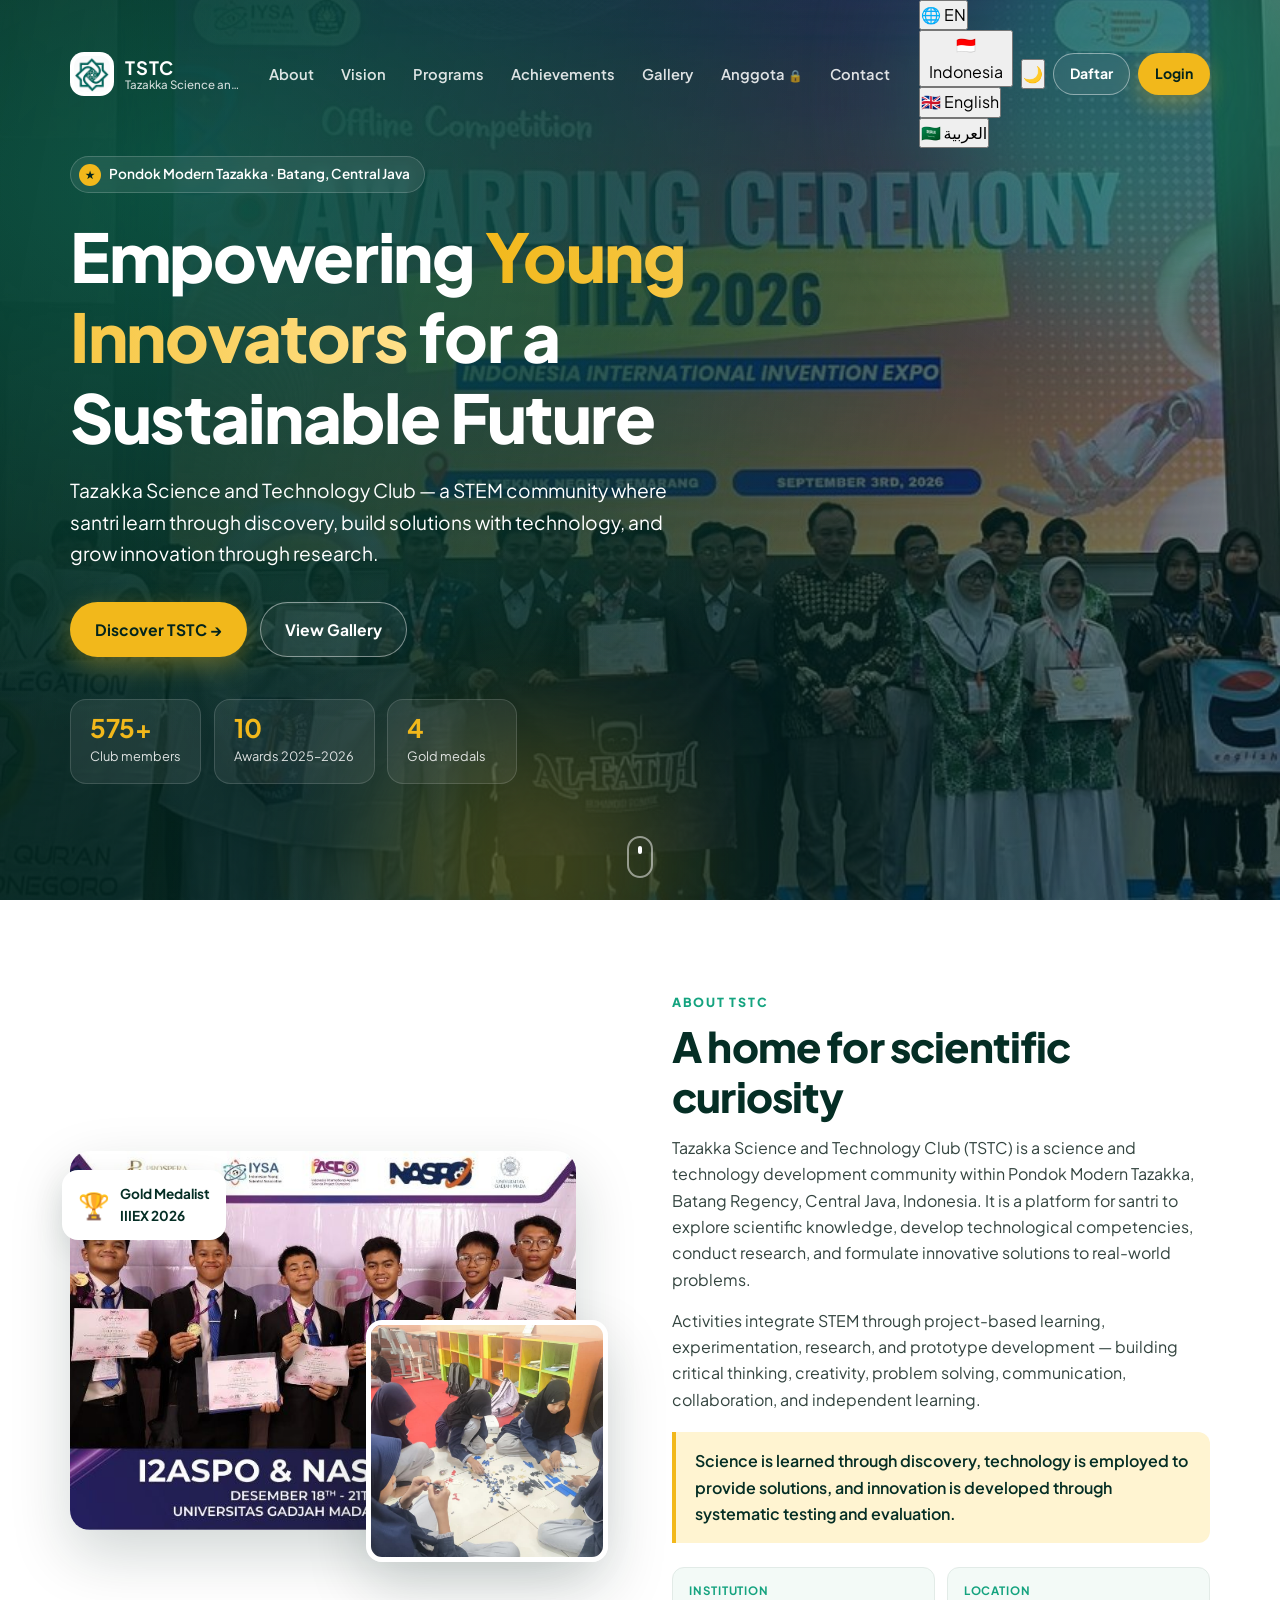
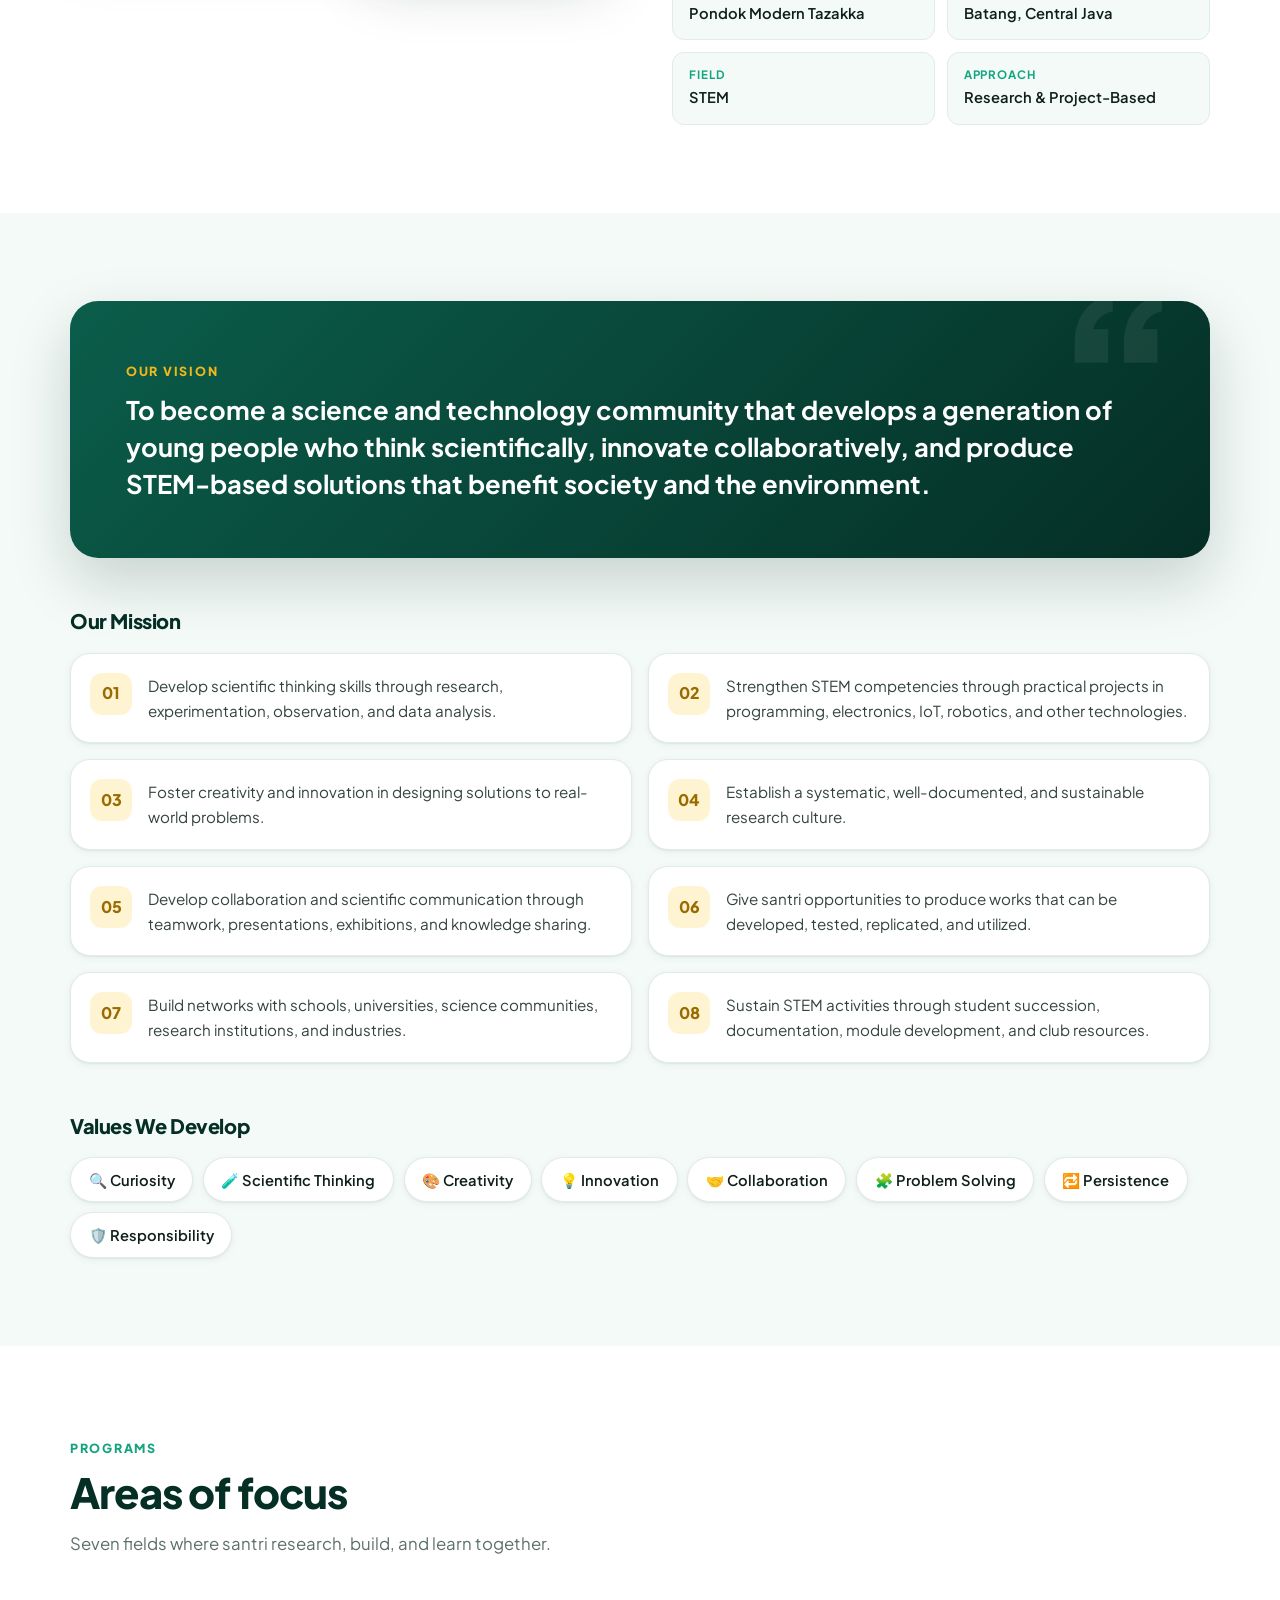
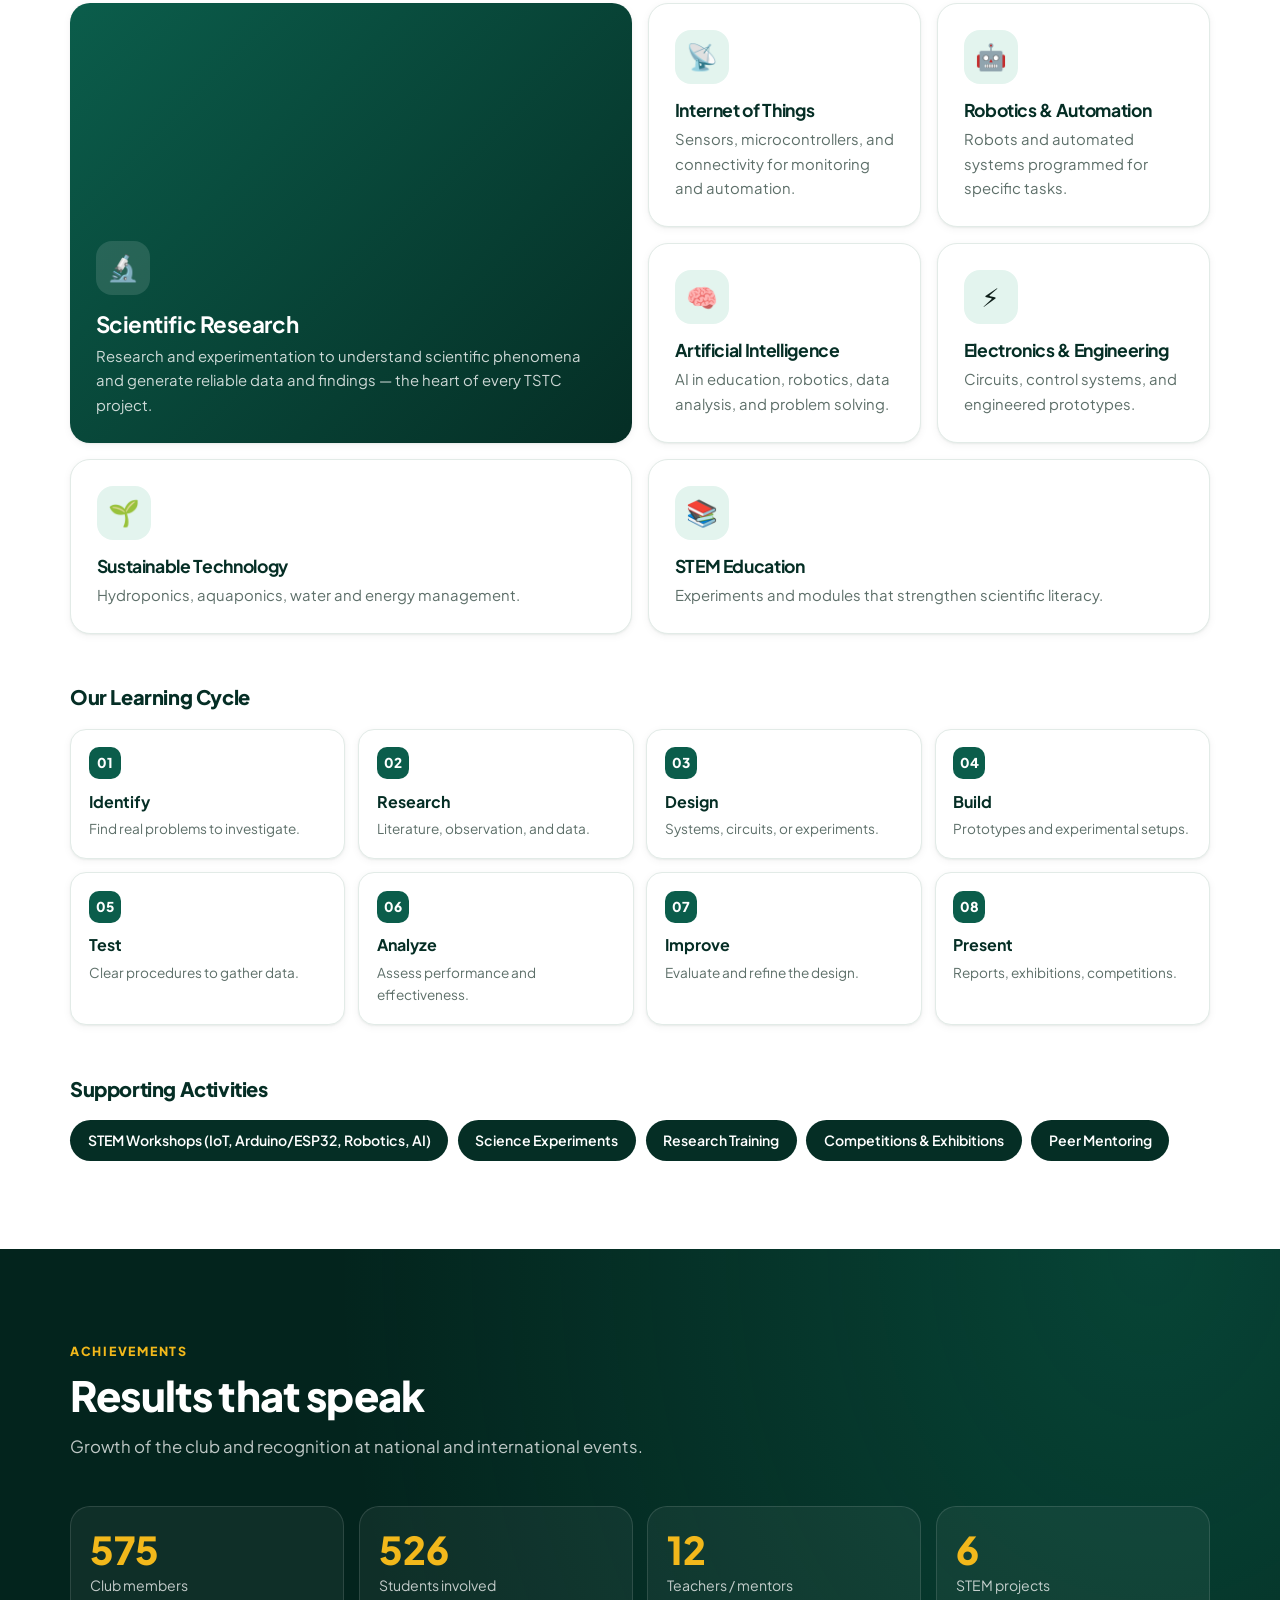
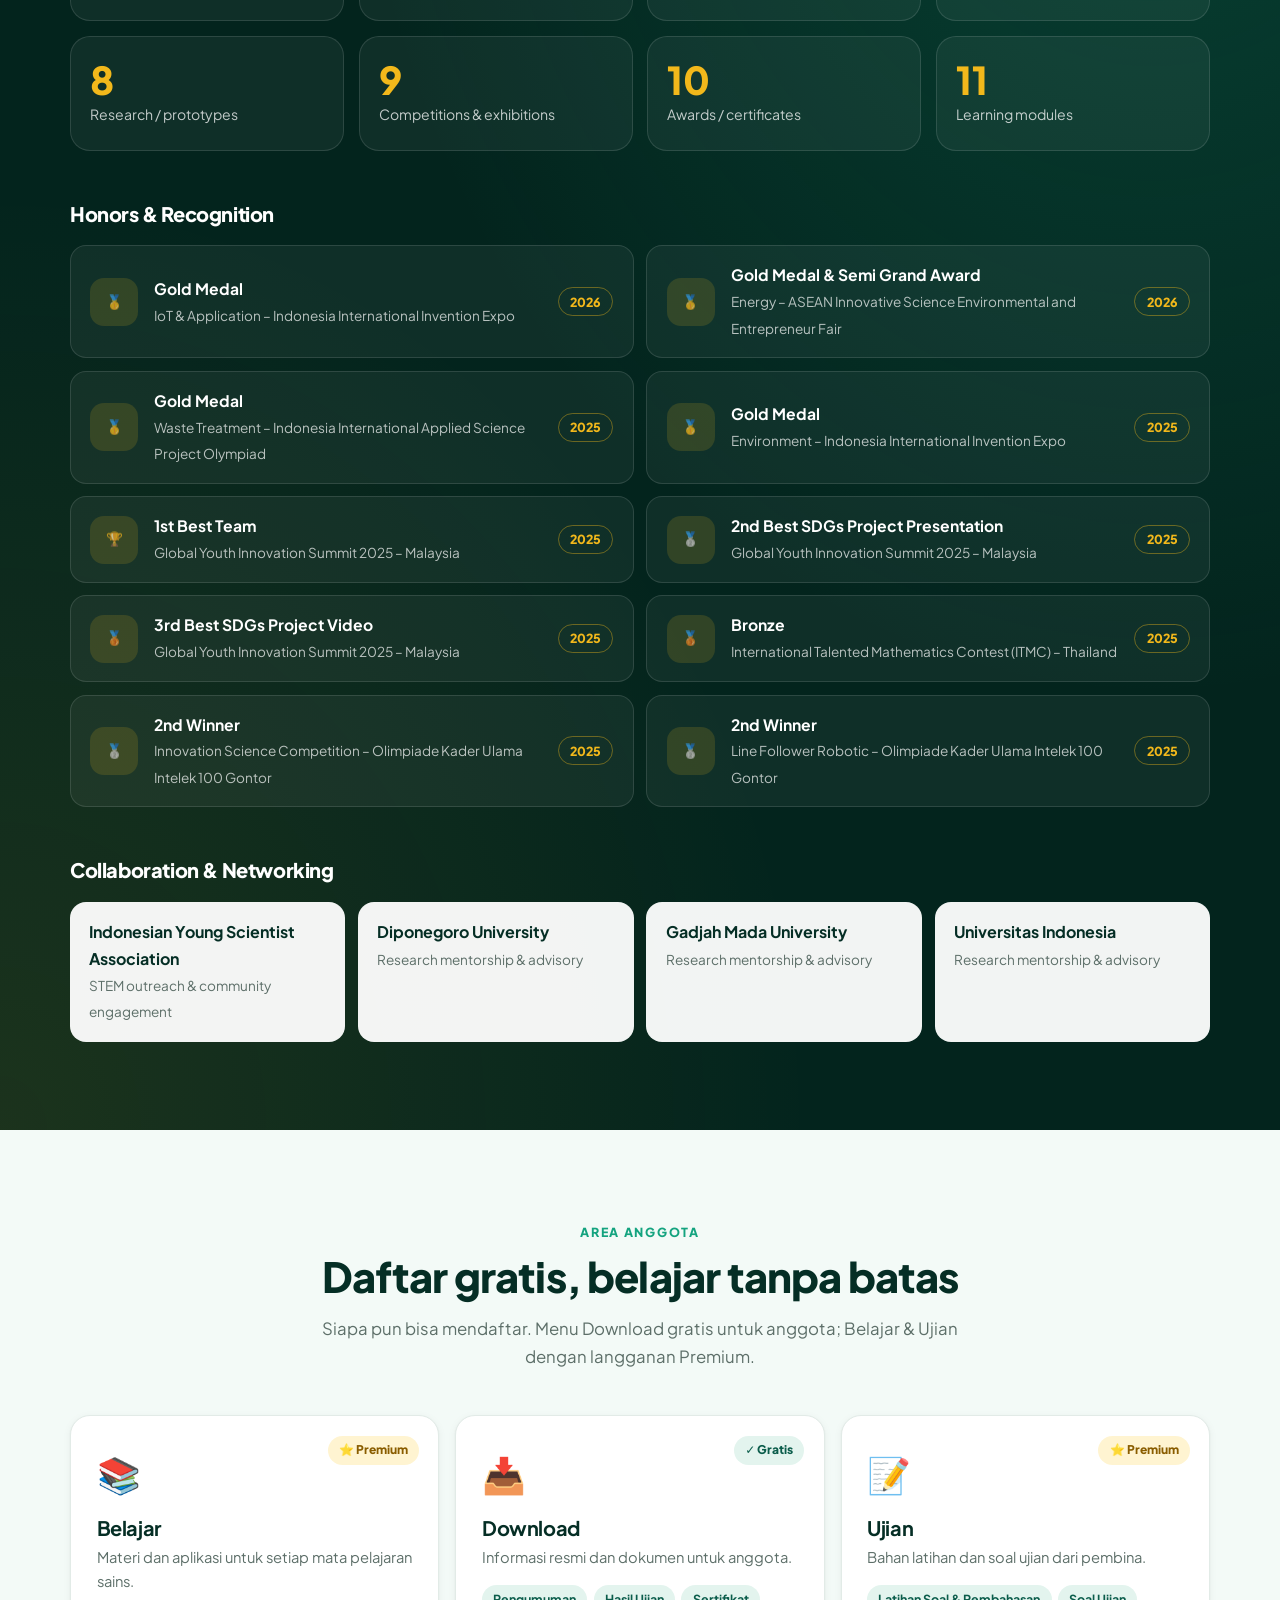
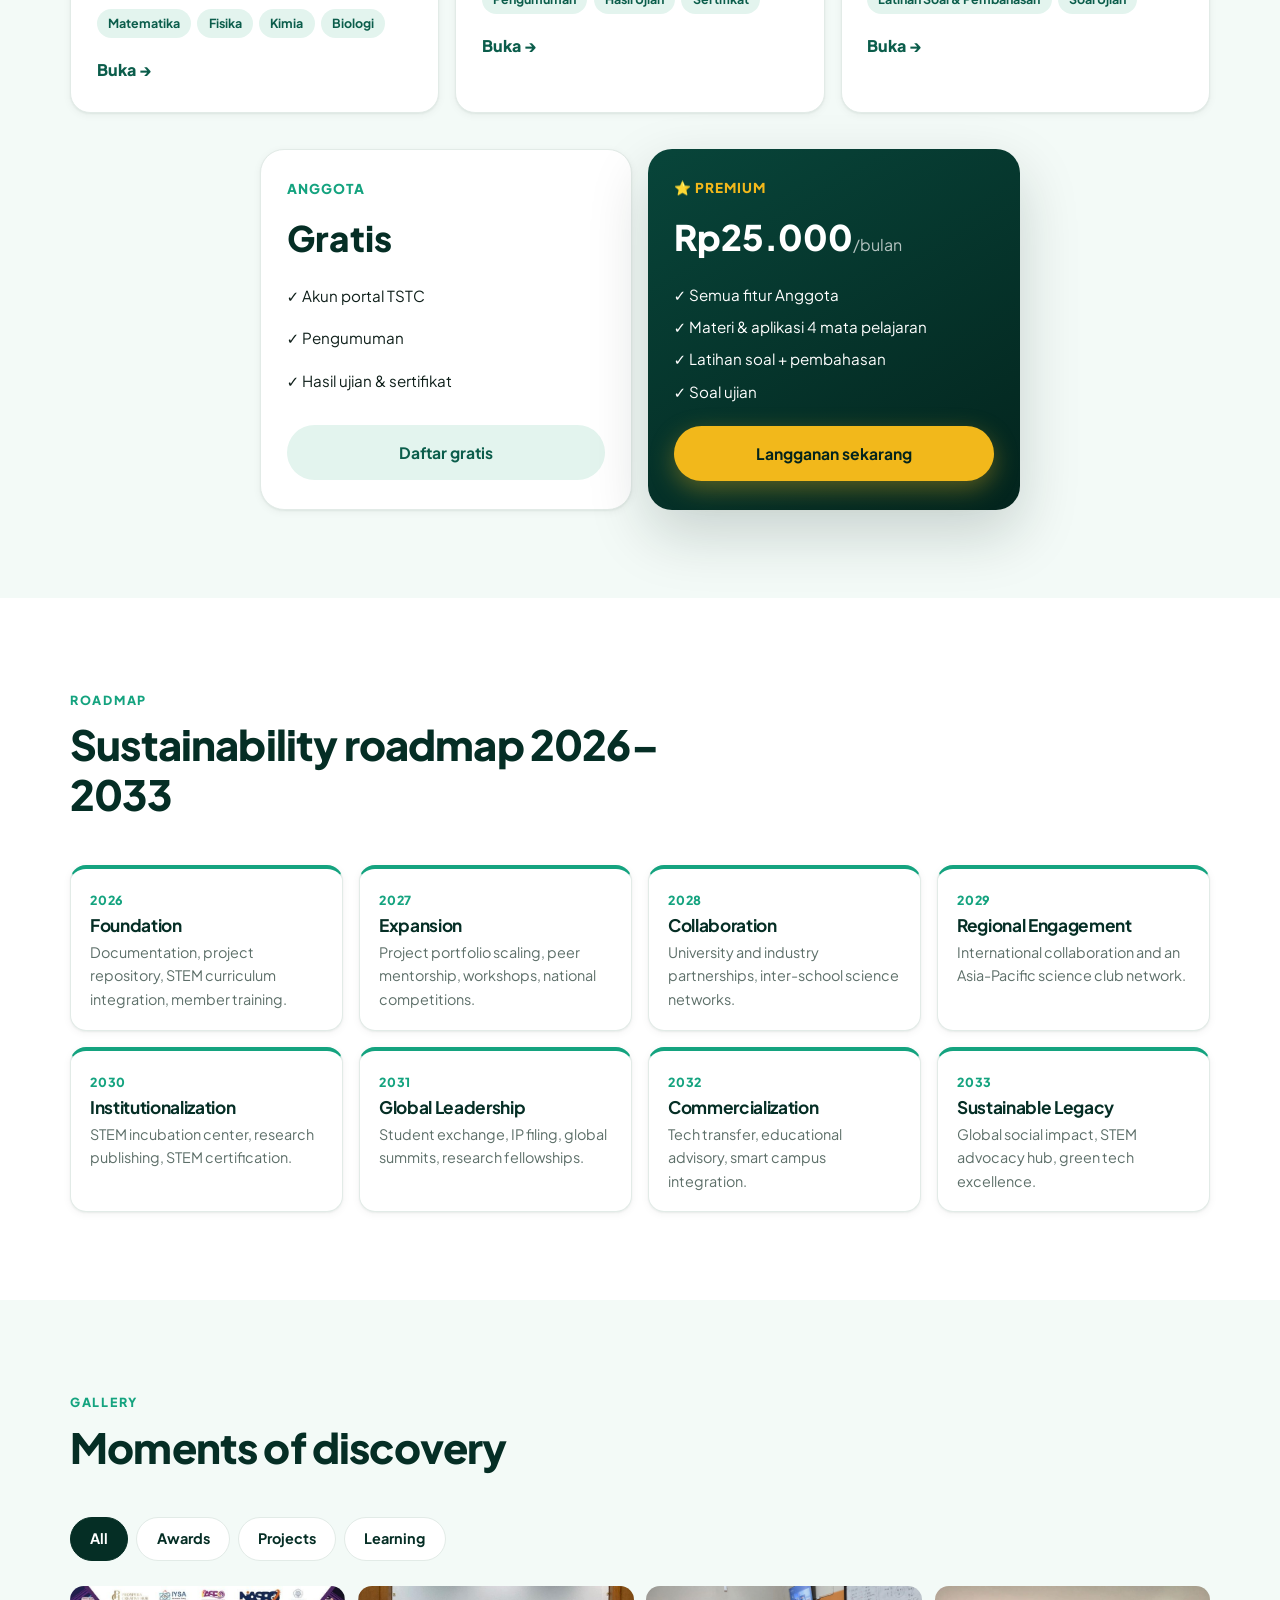
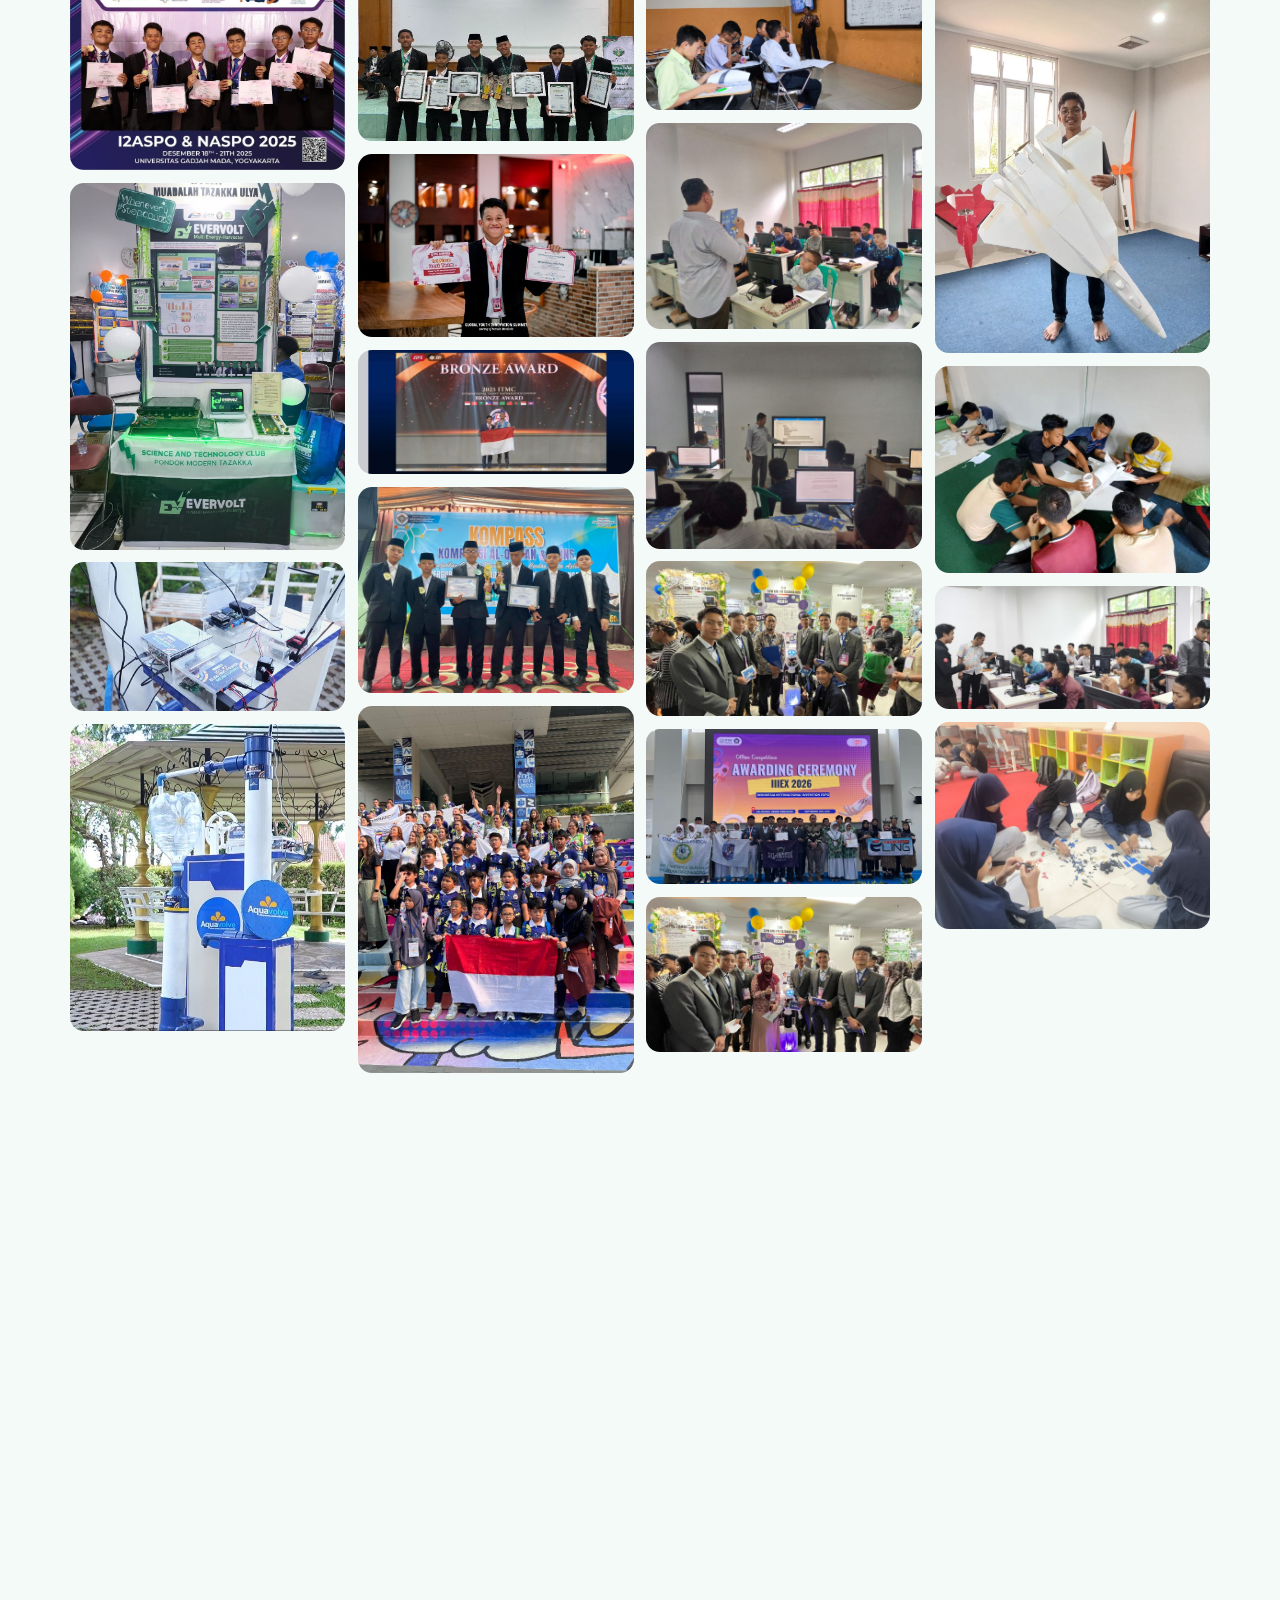
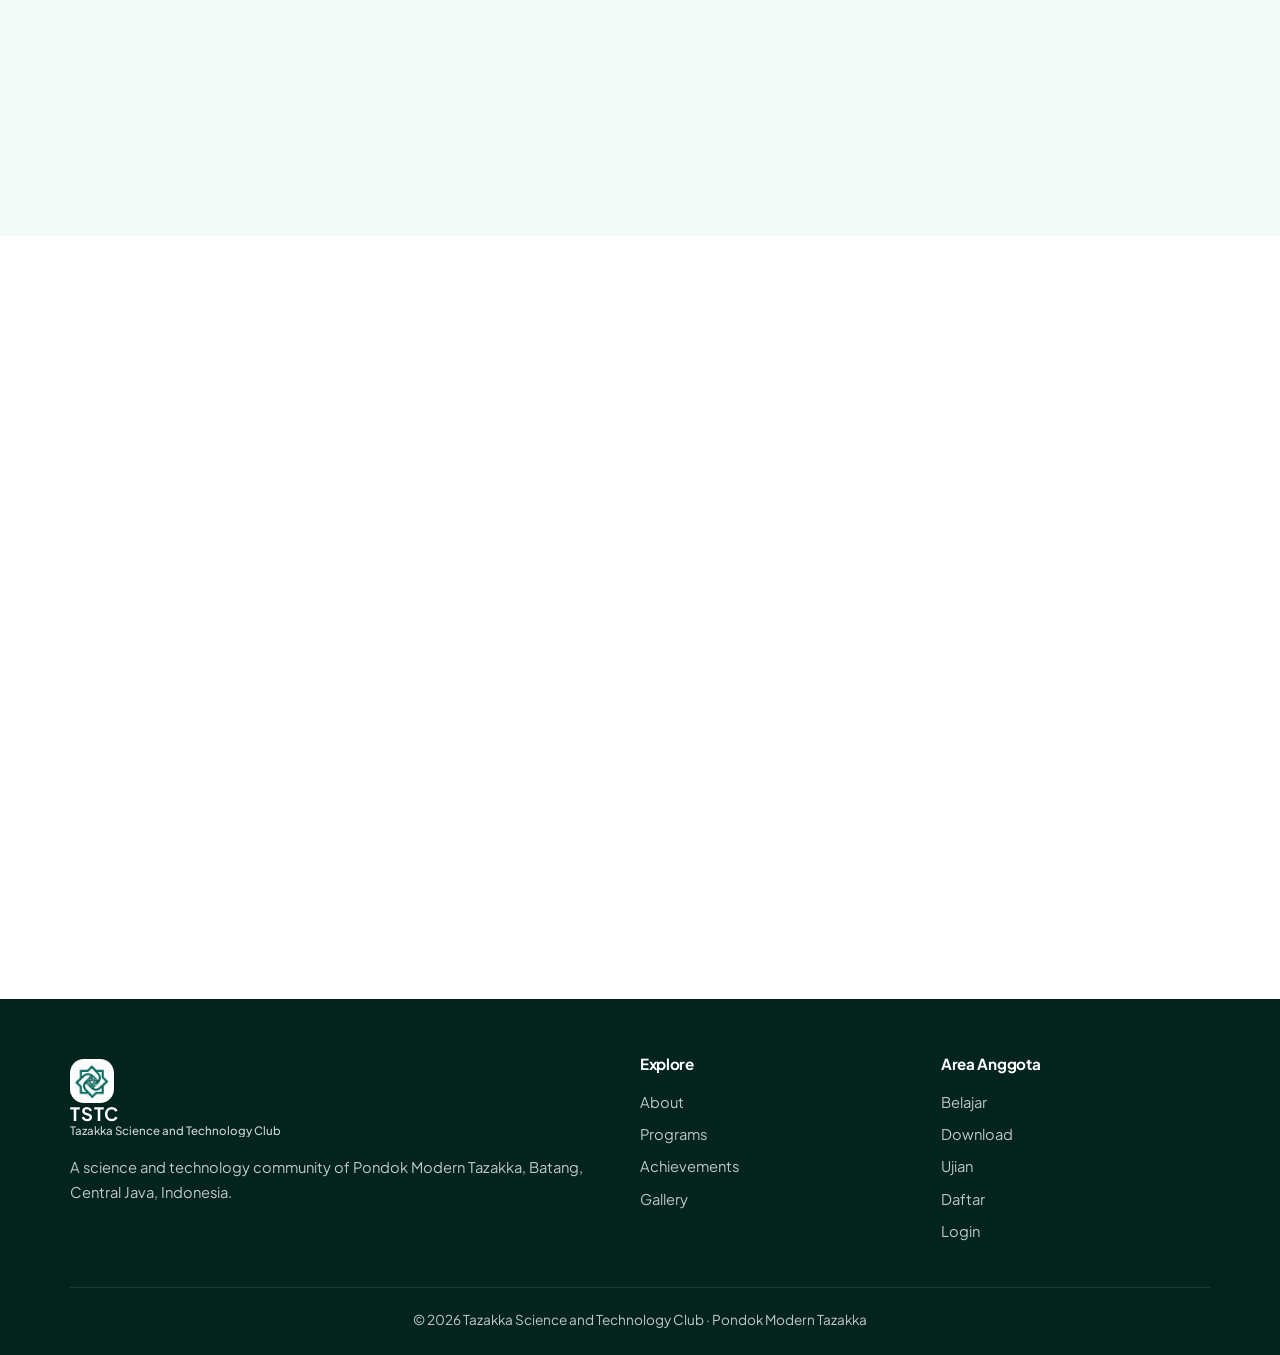
==== commit 1af4ef3a: "Add files via upload" ====
--- a/index.html
+++ b/index.html
@@ -1,5 +1,5 @@
 <!DOCTYPE html>
-<html lang="en">
+<html lang="en" data-i18n>
 <head>
   <meta charset="UTF-8">
   <meta name="viewport" content="width=device-width, initial-scale=1.0">
@@ -10,8 +10,11 @@
   <!-- Huruf modern dari Google Fonts (gratis) -->
   <link rel="preconnect" href="https://fonts.googleapis.com">
   <link rel="preconnect" href="https://fonts.gstatic.com" crossorigin>
-  <link href="https://fonts.googleapis.com/css2?family=Plus+Jakarta+Sans:wght@400;500;600;700;800&display=swap" rel="stylesheet">
+  <link href="https://fonts.googleapis.com/css2?family=Plus+Jakarta+Sans:wght@400;500;600;700;800&family=Cairo:wght@400;600;700;800&display=swap" rel="stylesheet">
+  <!-- Tema gelap/terang diterapkan sebelum halaman tampil -->
+  <script src="js/tema.js"></script>
   <link rel="stylesheet" href="css/style.css">
+  <link rel="stylesheet" href="css/editor.css">
 </head>
 <body>
 
@@ -37,6 +40,17 @@
       </nav>
 
       <div class="header-actions">
+        <!-- Pilihan bahasa -->
+        <div class="lang-wrap hide-phone">
+          <button class="icon-btn js-lang-btn" aria-label="Language">🌐 <span class="js-lang-label">EN</span></button>
+          <div class="lang-menu">
+            <button data-lang="id">🇮🇩 Indonesia</button>
+            <button data-lang="en">🇬🇧 English</button>
+            <button data-lang="ar">🇸🇦 العربية</button>
+          </div>
+        </div>
+        <!-- Tema gelap / terang -->
+        <button class="icon-btn js-theme-btn hide-phone" aria-label="Theme">🌙</button>
         <!-- Tulisan tombol berubah menjadi "Portal" jika sudah login -->
         <a href="daftar.html" class="btn btn-ghost btn-sm js-daftar-btn hide-phone">Daftar</a>
         <a href="login.html" class="btn btn-gold btn-sm js-login-btn">Login</a>
@@ -57,6 +71,12 @@
     <a href="portal.html#download">📥 Download <span class="lock">🔒</span></a>
     <a href="portal.html#ujian">📝 Ujian <span class="lock">🔒</span></a>
     <a href="#contact">Contact</a>
+    <div class="mobile-tools">
+      <button data-lang="id">ID</button>
+      <button data-lang="en">EN</button>
+      <button data-lang="ar">عربي</button>
+      <button class="js-theme-btn" aria-label="Theme">🌙</button>
+    </div>
     <a href="daftar.html" class="btn btn-ghost js-daftar-btn">Daftar gratis</a>
     <a href="login.html" class="btn btn-gold js-login-btn">Login</a>
   </div>
@@ -320,39 +340,39 @@
           <button class="filter" data-filter="learning">Learning</button>
         </div>
 
-        <!-- Menambah foto: unggah ke folder images, lalu salin satu baris <img> -->
+        <!-- Foto bisa ditambah/diganti lewat editor admin (✏️ pojok kanan bawah) -->
         <div class="gallery" id="gallery-grid">
-          <img src="images/foto-01.jpg" data-cat="awards" alt="TSTC team at I2ASPO & NASPO 2025, Universitas Gadjah Mada" loading="lazy">
-          <img src="images/foto-02.jpg" data-cat="projects" alt="TSTC project booth at an exhibition" loading="lazy">
-          <img src="images/foto-03.jpg" data-cat="projects" alt="Electronics and IoT prototype" loading="lazy">
-          <img src="images/foto-04.jpg" data-cat="projects" alt="Outdoor monitoring device prototype" loading="lazy">
-          <img src="images/foto-05.jpg" data-cat="learning" alt="Research training and coaching program 2025" loading="lazy">
-          <img src="images/foto-06.jpg" data-cat="awards" alt="Global Youth Innovation Summit certificate" loading="lazy">
-          <img src="images/foto-07.jpg" data-cat="awards" alt="Award ceremony on stage" loading="lazy">
-          <img src="images/foto-08.jpg" data-cat="awards" alt="Global Youth Innovation Summit certificate" loading="lazy">
-          <img src="images/foto-09.jpg" data-cat="awards" alt="Team with certificates and trophies" loading="lazy">
-          <img src="images/foto-10.jpg" data-cat="awards" alt="Global Youth Innovation Summit certificate" loading="lazy">
-          <img src="images/foto-11.jpg" data-cat="awards" alt="Bronze Award at ITMC 2025" loading="lazy">
-          <img src="images/foto-12.jpg" data-cat="awards" alt="Team with trophies and certificates" loading="lazy">
-          <img src="images/foto-13.jpg" data-cat="awards" alt="Participants with the Indonesian flag at an international event" loading="lazy">
-          <img src="images/foto-14.jpg" data-cat="learning" alt="Santri during a science test" loading="lazy">
-          <img src="images/foto-15.jpg" data-cat="awards" alt="Santri with certificates in front of the school" loading="lazy">
-          <img src="images/foto-16.jpg" data-cat="learning" alt="Group discussion session" loading="lazy">
-          <img src="images/foto-17.jpg" data-cat="learning" alt="Classroom session" loading="lazy">
-          <img src="images/foto-18.jpg" data-cat="learning" alt="Teacher explaining in the computer lab" loading="lazy">
-          <img src="images/foto-19.jpg" data-cat="learning" alt="Computer lab training" loading="lazy">
-          <img src="images/foto-20.jpg" data-cat="awards" alt="TSTC team at an invention exhibition" loading="lazy">
-          <img src="images/foto-21.jpg" data-cat="awards" alt="Awarding ceremony IIIEX 2026" loading="lazy">
-          <img src="images/foto-22.jpg" data-cat="awards" alt="TSTC team at an invention exhibition" loading="lazy">
-          <img src="images/foto-23.jpg" data-cat="projects" alt="Building a glider model with a mentor" loading="lazy">
-          <img src="images/foto-24.jpg" data-cat="projects" alt="Programming a remote-controlled aircraft" loading="lazy">
-          <img src="images/foto-25.jpg" data-cat="projects" alt="Santri with a glider model" loading="lazy">
-          <img src="images/foto-26.jpg" data-cat="projects" alt="Teamwork on a glider project" loading="lazy">
-          <img src="images/foto-27.jpg" data-cat="learning" alt="Computer lab session" loading="lazy">
-          <img src="images/foto-28.jpg" data-cat="projects" alt="Assembling robot kits" loading="lazy">
-          <img src="images/foto-29.jpg" data-cat="projects" alt="Students showing their robot kits" loading="lazy">
-          <img src="images/foto-30.jpg" data-cat="projects" alt="Young students with robot kits" loading="lazy">
-          <img src="images/foto-31.jpg" data-cat="projects" alt="Young students showing their robots" loading="lazy">
+          <figure data-cat="awards"><img src="images/foto-01.jpg" alt="TSTC team at I2ASPO & NASPO 2025, Universitas Gadjah Mada" loading="lazy"></figure>
+          <figure data-cat="projects"><img src="images/foto-02.jpg" alt="TSTC project booth at an exhibition" loading="lazy"></figure>
+          <figure data-cat="projects"><img src="images/foto-03.jpg" alt="Electronics and IoT prototype" loading="lazy"></figure>
+          <figure data-cat="projects"><img src="images/foto-04.jpg" alt="Outdoor monitoring device prototype" loading="lazy"></figure>
+          <figure data-cat="learning"><img src="images/foto-05.jpg" alt="Research training and coaching program 2025" loading="lazy"></figure>
+          <figure data-cat="awards"><img src="images/foto-06.jpg" alt="Global Youth Innovation Summit certificate" loading="lazy"></figure>
+          <figure data-cat="awards"><img src="images/foto-07.jpg" alt="Award ceremony on stage" loading="lazy"></figure>
+          <figure data-cat="awards"><img src="images/foto-08.jpg" alt="Global Youth Innovation Summit certificate" loading="lazy"></figure>
+          <figure data-cat="awards"><img src="images/foto-09.jpg" alt="Team with certificates and trophies" loading="lazy"></figure>
+          <figure data-cat="awards"><img src="images/foto-10.jpg" alt="Global Youth Innovation Summit certificate" loading="lazy"></figure>
+          <figure data-cat="awards"><img src="images/foto-11.jpg" alt="Bronze Award at ITMC 2025" loading="lazy"></figure>
+          <figure data-cat="awards"><img src="images/foto-12.jpg" alt="Team with trophies and certificates" loading="lazy"></figure>
+          <figure data-cat="awards"><img src="images/foto-13.jpg" alt="Participants with the Indonesian flag at an international event" loading="lazy"></figure>
+          <figure data-cat="learning"><img src="images/foto-14.jpg" alt="Santri during a science test" loading="lazy"></figure>
+          <figure data-cat="awards"><img src="images/foto-15.jpg" alt="Santri with certificates in front of the school" loading="lazy"></figure>
+          <figure data-cat="learning"><img src="images/foto-16.jpg" alt="Group discussion session" loading="lazy"></figure>
+          <figure data-cat="learning"><img src="images/foto-17.jpg" alt="Classroom session" loading="lazy"></figure>
+          <figure data-cat="learning"><img src="images/foto-18.jpg" alt="Teacher explaining in the computer lab" loading="lazy"></figure>
+          <figure data-cat="learning"><img src="images/foto-19.jpg" alt="Computer lab training" loading="lazy"></figure>
+          <figure data-cat="awards"><img src="images/foto-20.jpg" alt="TSTC team at an invention exhibition" loading="lazy"></figure>
+          <figure data-cat="awards"><img src="images/foto-21.jpg" alt="Awarding ceremony IIIEX 2026" loading="lazy"></figure>
+          <figure data-cat="awards"><img src="images/foto-22.jpg" alt="TSTC team at an invention exhibition" loading="lazy"></figure>
+          <figure data-cat="projects"><img src="images/foto-23.jpg" alt="Building a glider model with a mentor" loading="lazy"></figure>
+          <figure data-cat="projects"><img src="images/foto-24.jpg" alt="Programming a remote-controlled aircraft" loading="lazy"></figure>
+          <figure data-cat="projects"><img src="images/foto-25.jpg" alt="Santri with a glider model" loading="lazy"></figure>
+          <figure data-cat="projects"><img src="images/foto-26.jpg" alt="Teamwork on a glider project" loading="lazy"></figure>
+          <figure data-cat="learning"><img src="images/foto-27.jpg" alt="Computer lab session" loading="lazy"></figure>
+          <figure data-cat="projects"><img src="images/foto-28.jpg" alt="Assembling robot kits" loading="lazy"></figure>
+          <figure data-cat="projects"><img src="images/foto-29.jpg" alt="Students showing their robot kits" loading="lazy"></figure>
+          <figure data-cat="projects"><img src="images/foto-30.jpg" alt="Young students with robot kits" loading="lazy"></figure>
+          <figure data-cat="projects"><img src="images/foto-31.jpg" alt="Young students showing their robots" loading="lazy"></figure>
         </div>
       </div>
     </section>
@@ -425,6 +445,8 @@
   <!-- Supabase (login) + pengaturan + interaksi -->
   <script src="https://cdn.jsdelivr.net/npm/@supabase/supabase-js@2"></script>
   <script src="js/config.js"></script>
+  <script src="js/i18n.js"></script>
   <script src="js/main.js"></script>
+  <script src="js/editor.js"></script>
 </body>
 </html>
--- a/css/style.css
+++ b/css/style.css
@@ -413,6 +413,29 @@
   padding: 0.3rem 0.7rem; border-radius: 999px;
 }
 
+.member-card .badge-lock.free { background: var(--g-100); color: var(--g-700); }
+
+/* Kartu harga */
+.pricing { display: grid; gap: 1rem; max-width: 760px; margin: 2.2rem auto 0; }
+.price-card {
+  background: var(--white); border: 1px solid var(--line);
+  border-radius: 24px; padding: 1.8rem 1.6rem; box-shadow: var(--shadow-sm);
+  display: flex; flex-direction: column;
+}
+.price-card.featured {
+  background: linear-gradient(150deg, var(--g-800), var(--g-950)); color: var(--white);
+  border: none; box-shadow: var(--shadow-lg);
+}
+.plan-name { font-weight: 800; font-size: 0.85rem; letter-spacing: 0.08em; text-transform: uppercase; color: var(--g-500); }
+.featured .plan-name { color: var(--gold); }
+.price { margin: 0.5rem 0 1rem; }
+.price b { font-size: 2.2rem; font-weight: 800; color: var(--g-900); }
+.featured .price b { color: var(--white); }
+.price span { color: var(--muted); }
+.featured .price span { color: rgba(255, 255, 255, 0.7); }
+.price-card ul { list-style: none; display: grid; gap: 0.45rem; margin-bottom: 1.4rem; flex: 1; font-size: 0.95rem; }
+.price-card .btn { align-self: stretch; }
+
 /* ===== 12. ROADMAP ===== */
 .timeline { position: relative; display: grid; gap: 1rem; padding-left: 1.6rem; }
 .timeline::before {
@@ -530,6 +553,9 @@
 }
 .to-top.show { opacity: 1; transform: none; pointer-events: auto; }
 
+/* Tombol Daftar di header disembunyikan di HP (ada di menu) */
+@media (max-width: 519px) { .hide-phone { display: none; } }
+
 /* ===== 18. TABLET (≥ 720px) ===== */
 @media (min-width: 720px) {
   .stats { grid-template-columns: repeat(4, 1fr); }
@@ -539,6 +565,7 @@
   .cycle { grid-template-columns: repeat(4, 1fr); }
   .partners { grid-template-columns: repeat(2, 1fr); }
   .member-grid { grid-template-columns: repeat(3, 1fr); }
+  .pricing { grid-template-columns: 1fr 1fr; }
   .gallery { columns: 3; }
   .timeline { grid-template-columns: repeat(2, 1fr); padding-left: 0; }
   .timeline::before { display: none; }
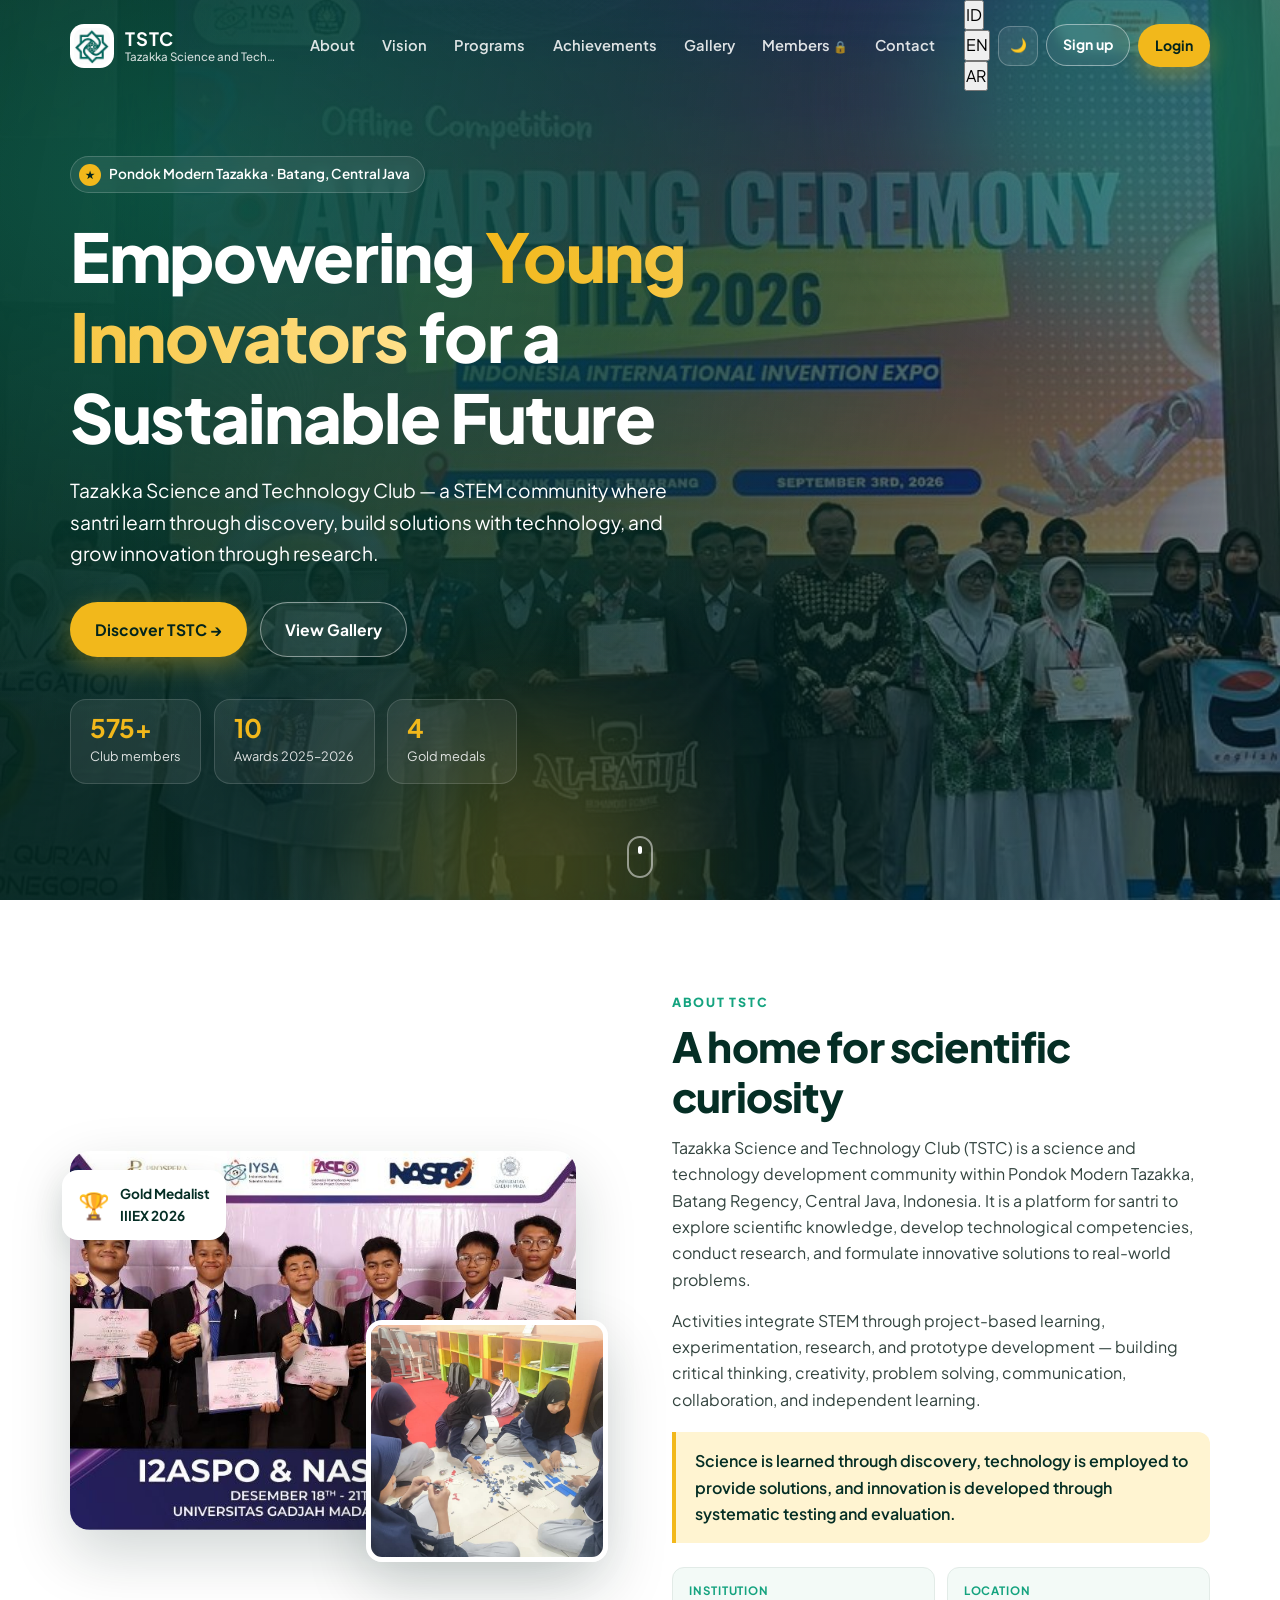
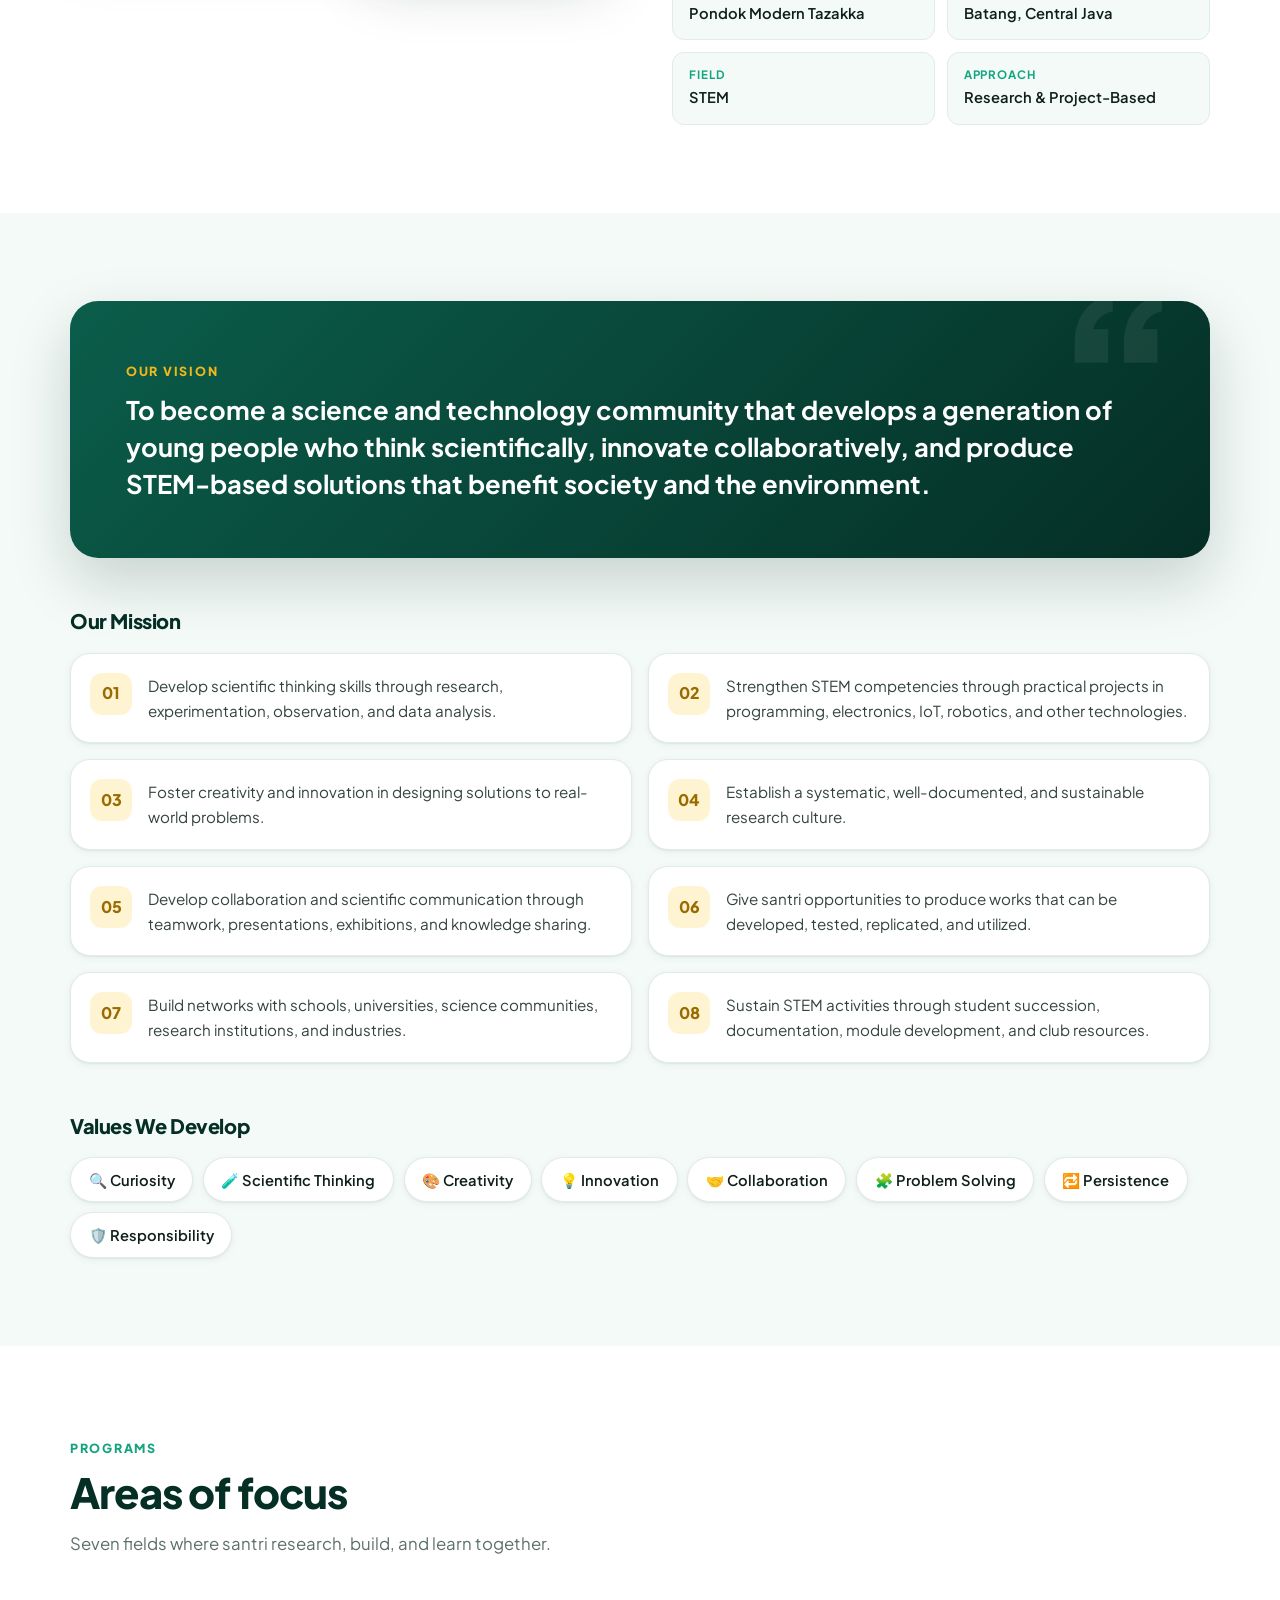
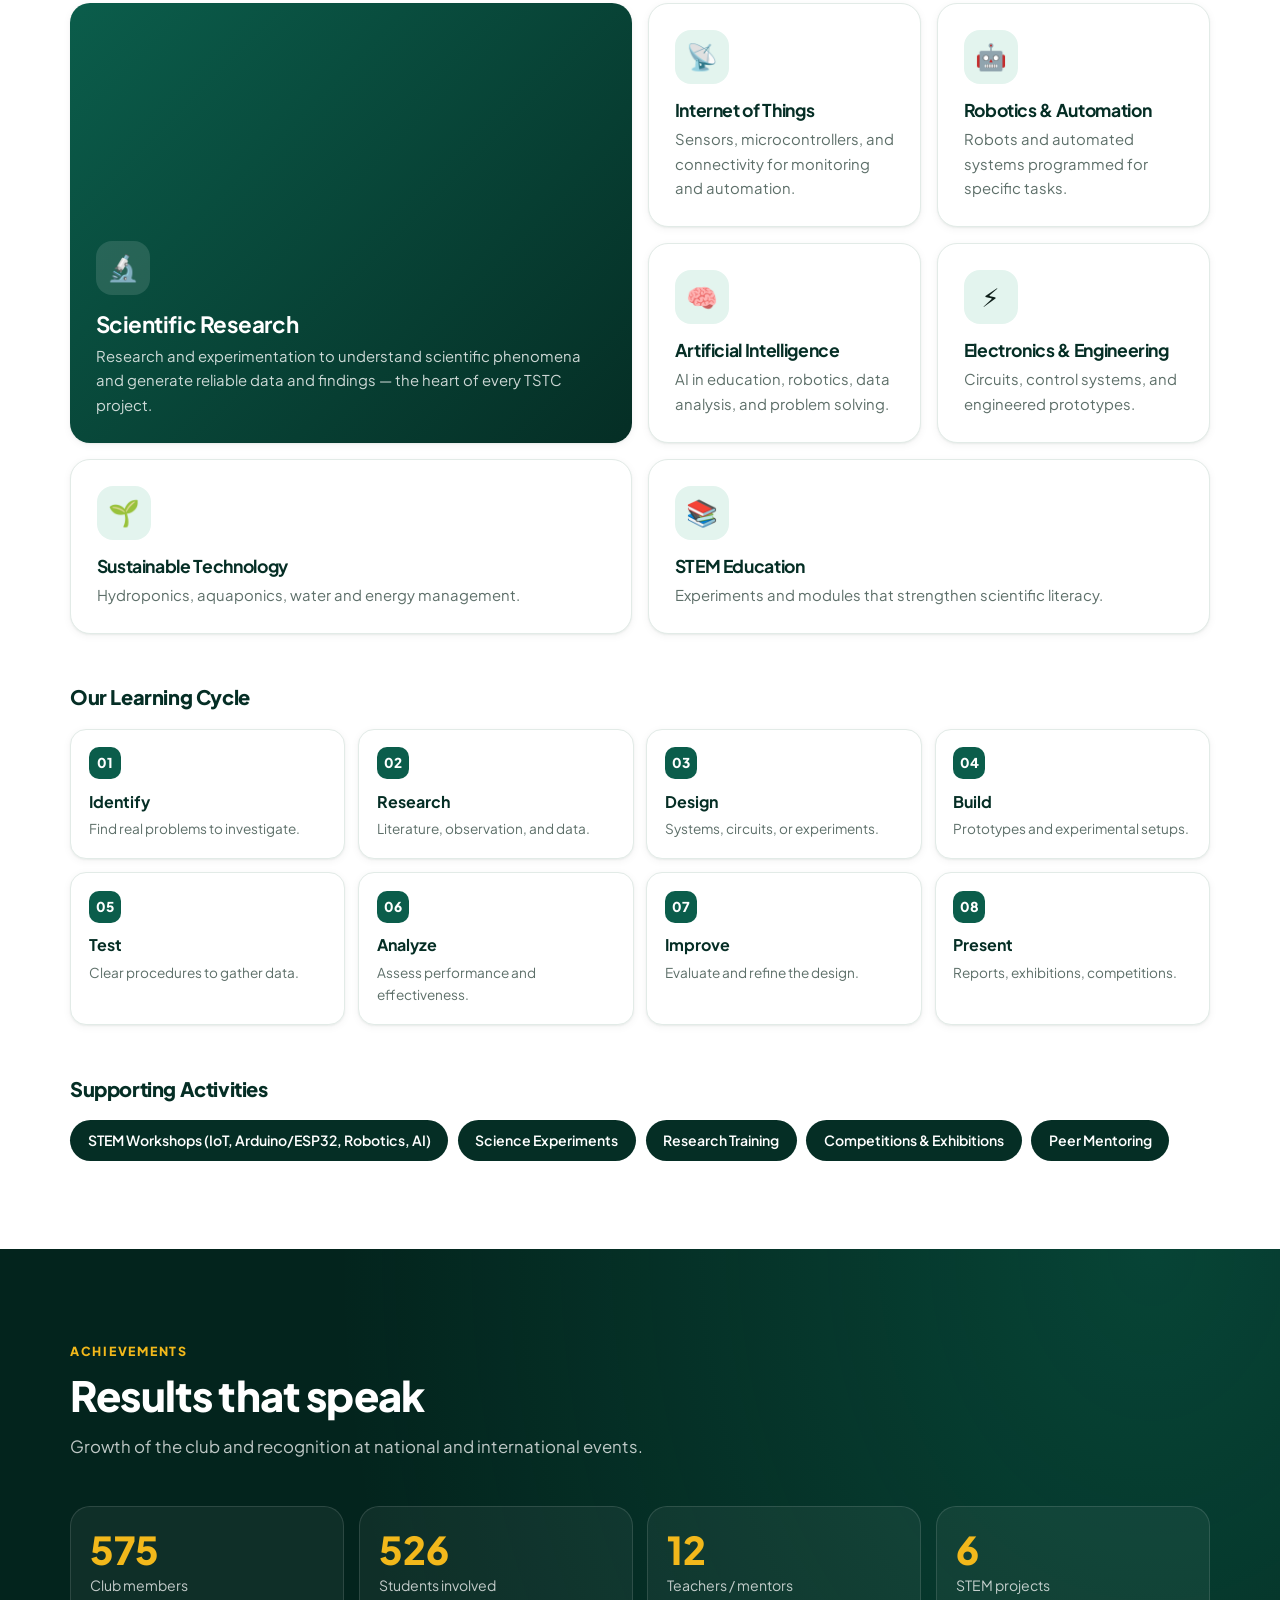
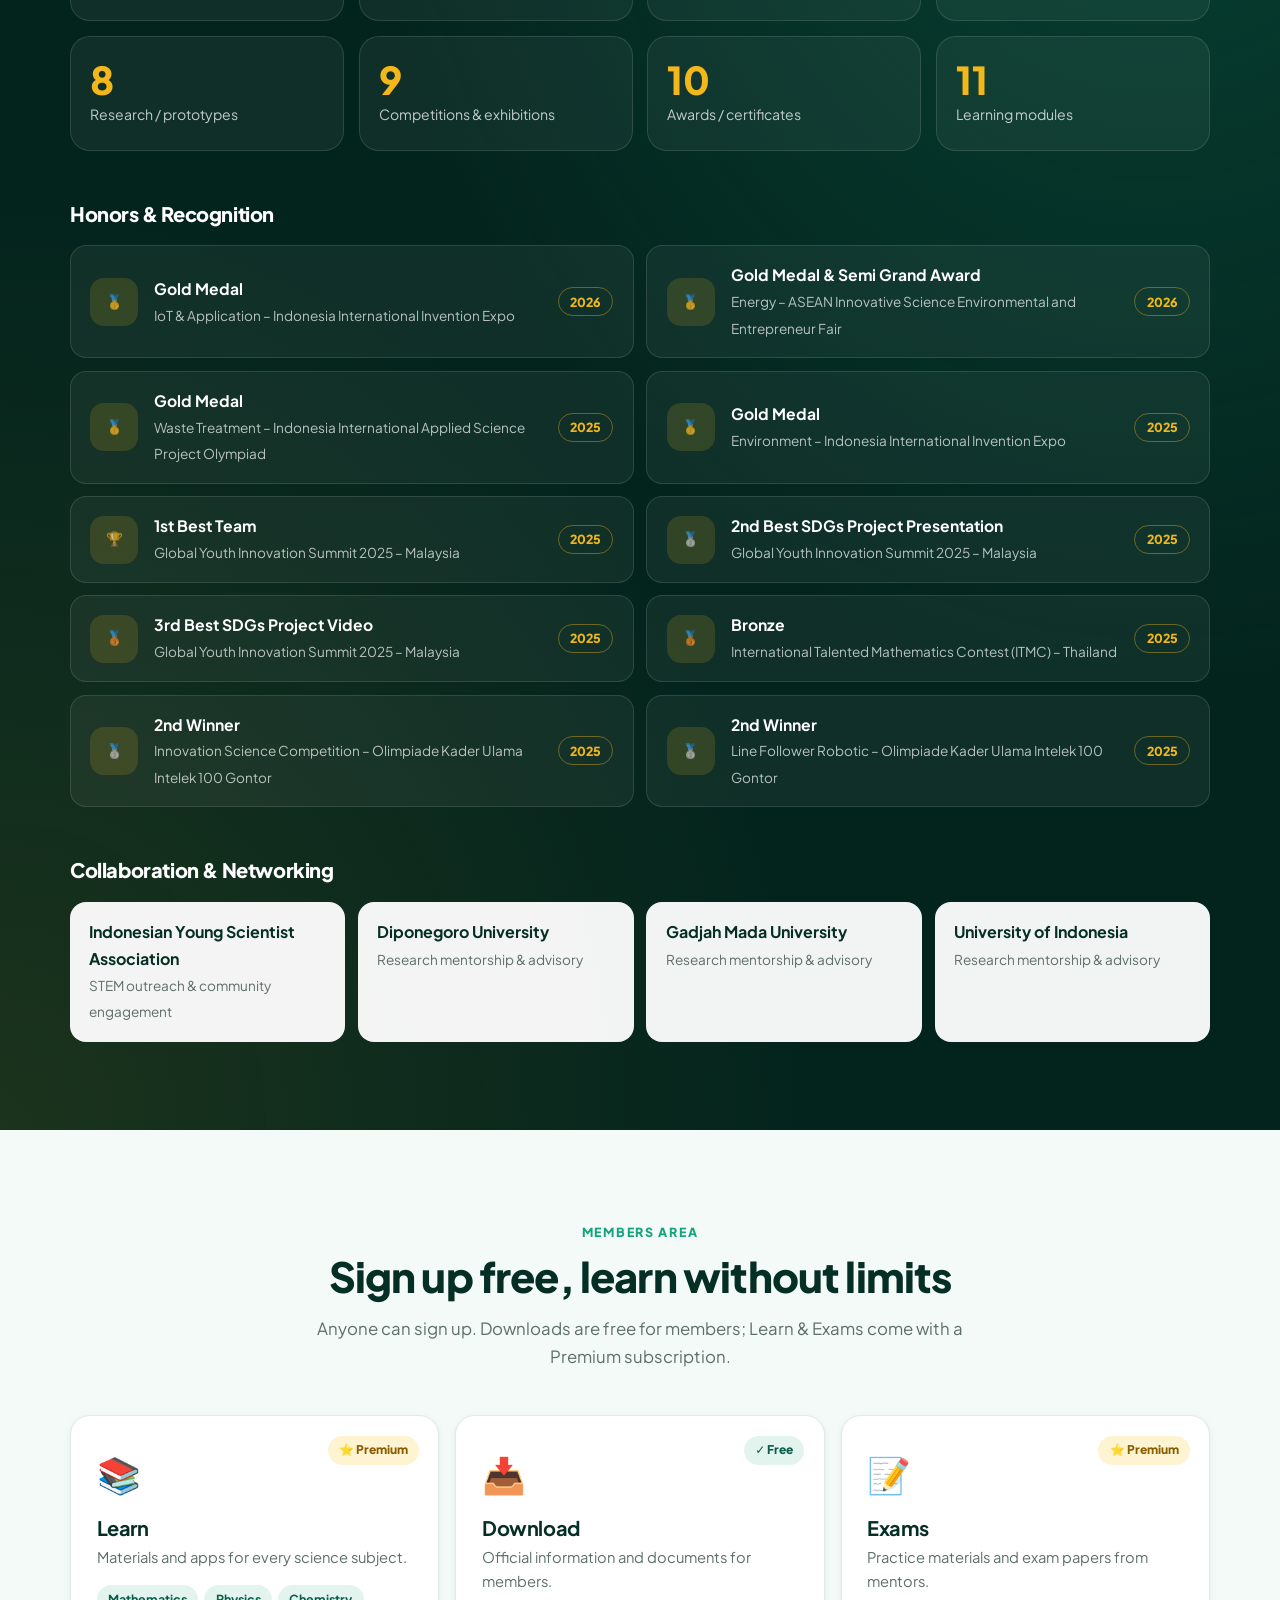
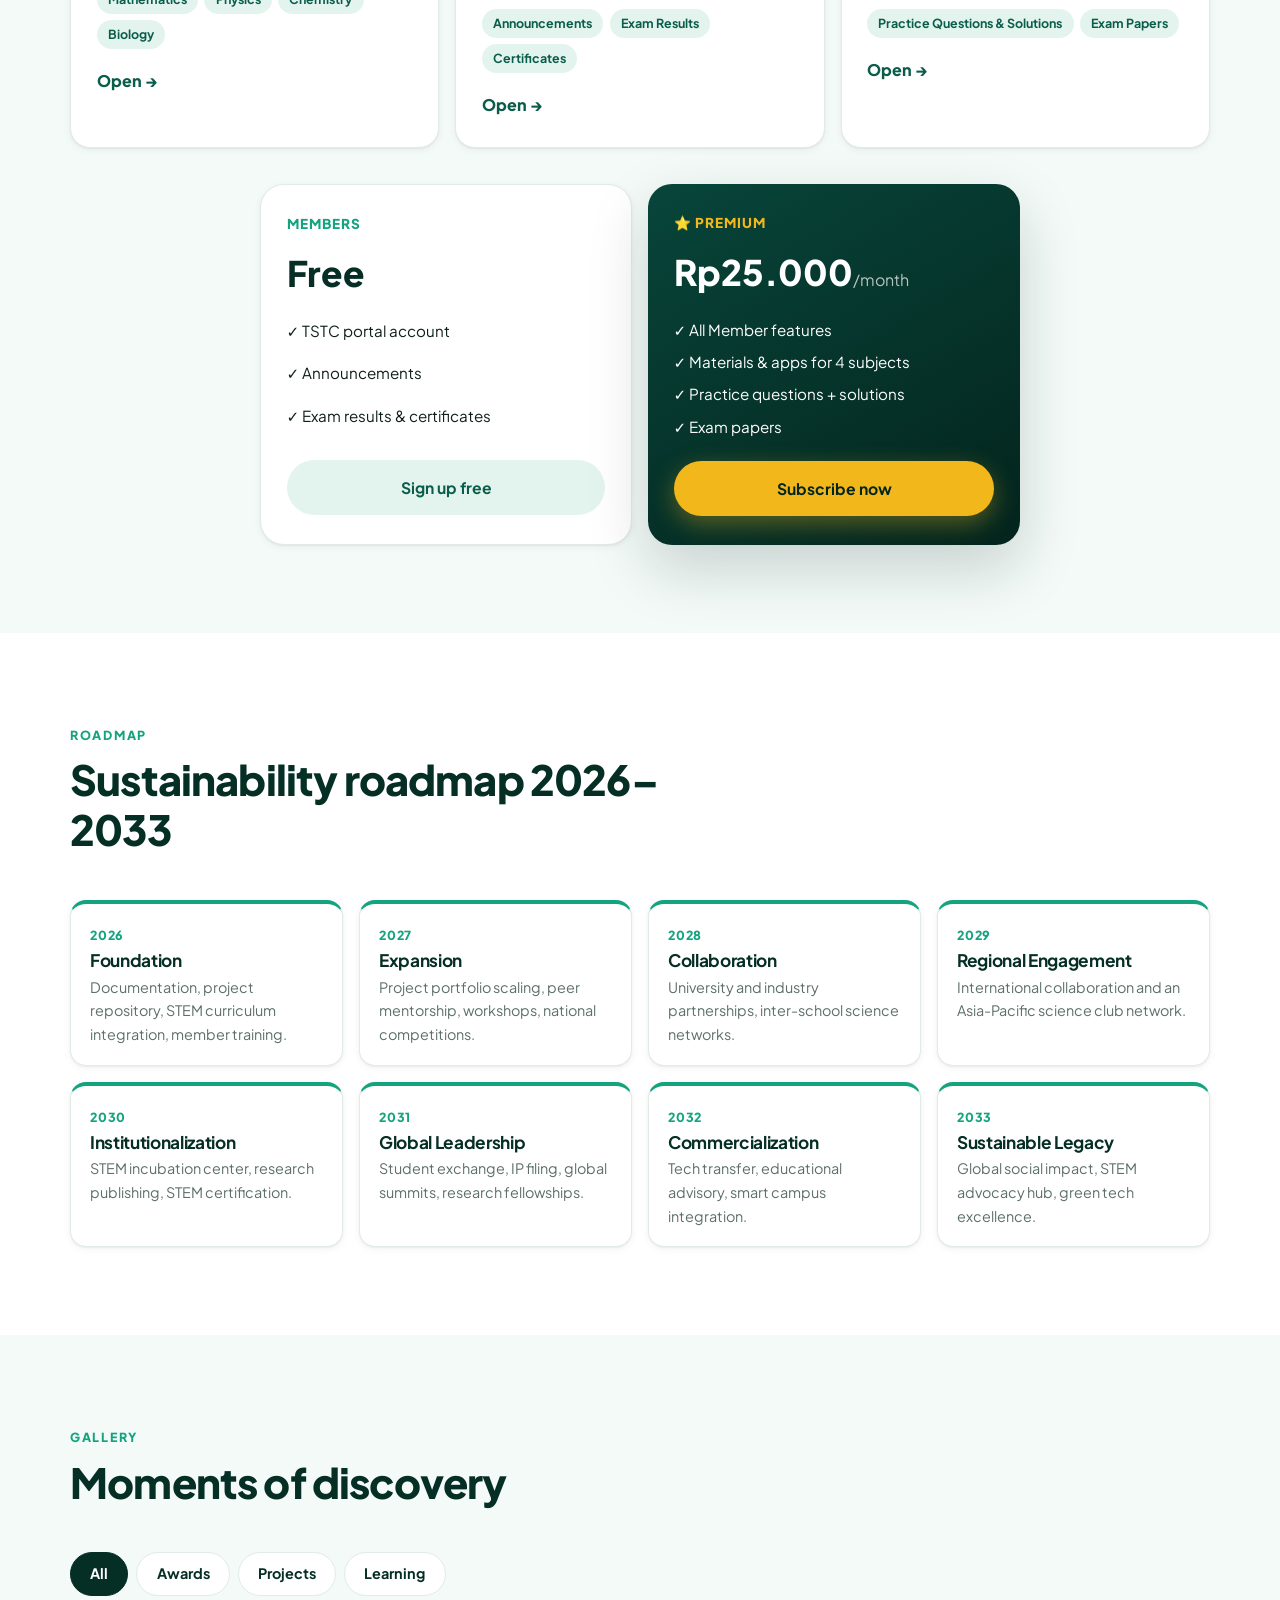
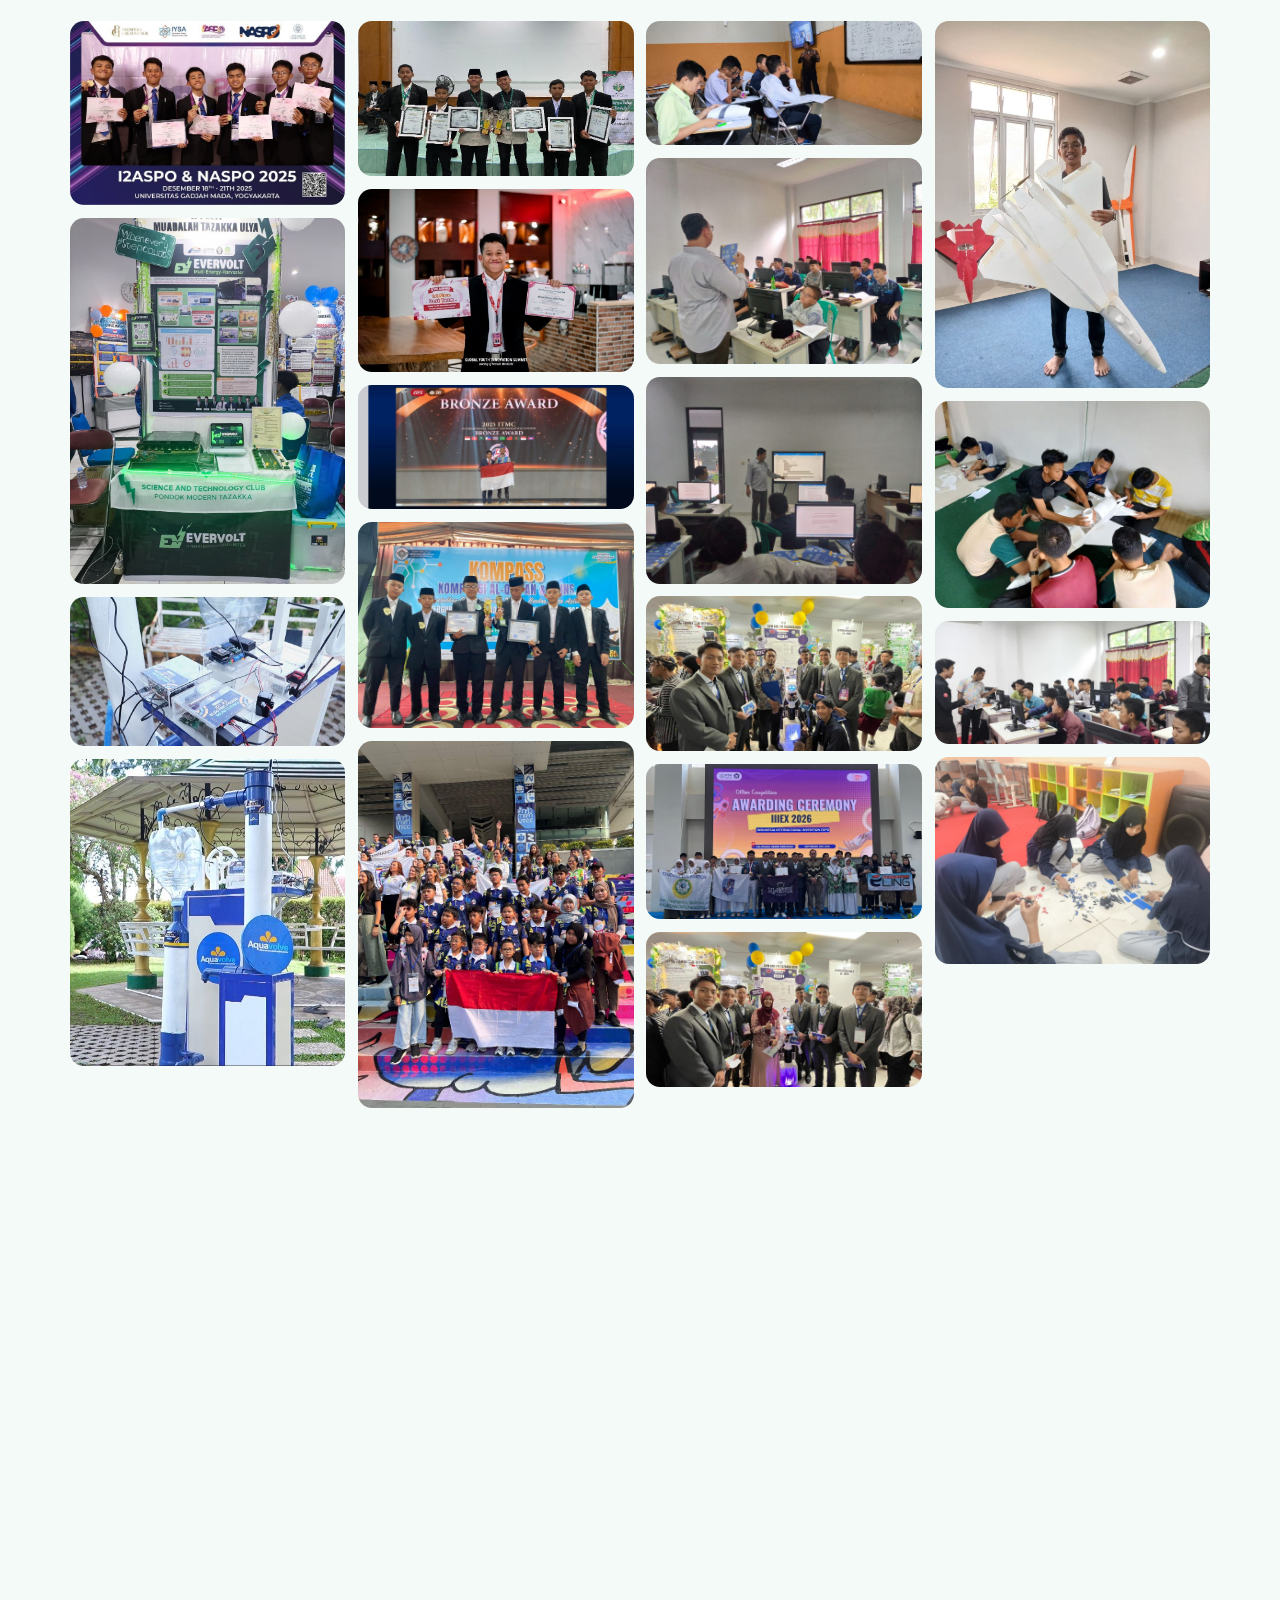
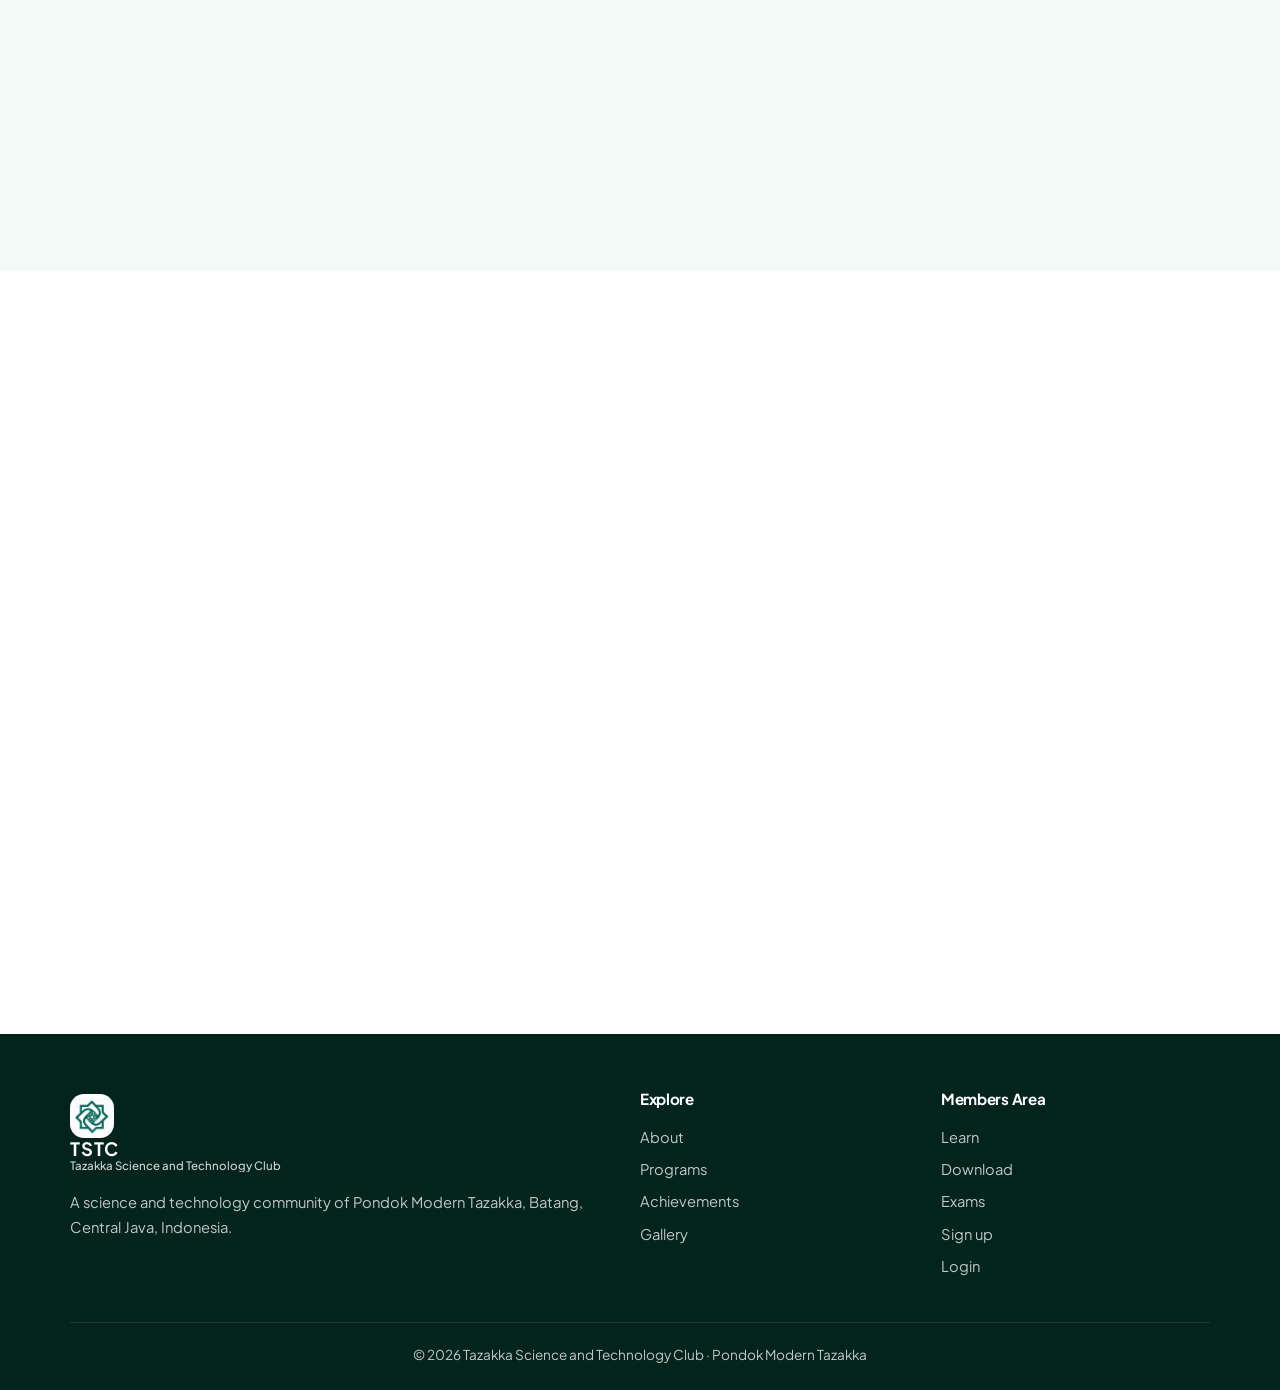
==== commit 60aa6aaf: "Add files via upload" ====
--- a/index.html
+++ b/index.html
@@ -12,9 +12,9 @@
   <link rel="preconnect" href="https://fonts.gstatic.com" crossorigin>
   <link href="https://fonts.googleapis.com/css2?family=Plus+Jakarta+Sans:wght@400;500;600;700;800&family=Cairo:wght@400;600;700;800&display=swap" rel="stylesheet">
   <!-- Tema gelap/terang diterapkan sebelum halaman tampil -->
-  <script src="js/tema.js"></script>
-  <link rel="stylesheet" href="css/style.css">
-  <link rel="stylesheet" href="css/editor.css">
+  <script src="js/tema.js?v=20261125"></script>
+  <link rel="stylesheet" href="css/style.css?v=20261125">
+  <link rel="stylesheet" href="css/editor.css?v=20261125">
 </head>
 <body>
 
@@ -41,18 +41,15 @@
 
       <div class="header-actions">
         <!-- Pilihan bahasa -->
-        <div class="lang-wrap hide-phone">
-          <button class="icon-btn js-lang-btn" aria-label="Language">🌐 <span class="js-lang-label">EN</span></button>
-          <div class="lang-menu">
-            <button data-lang="id">🇮🇩 Indonesia</button>
-            <button data-lang="en">🇬🇧 English</button>
-            <button data-lang="ar">🇸🇦 العربية</button>
-          </div>
+        <div class="lang-seg hide-phone" role="group" aria-label="Language">
+          <button data-lang="id">ID</button>
+          <button data-lang="en">EN</button>
+          <button data-lang="ar">AR</button>
         </div>
         <!-- Tema gelap / terang -->
         <button class="icon-btn js-theme-btn hide-phone" aria-label="Theme">🌙</button>
         <!-- Tulisan tombol berubah menjadi "Portal" jika sudah login -->
-        <a href="daftar.html" class="btn btn-ghost btn-sm js-daftar-btn hide-phone">Daftar</a>
+        <a href="daftar.html" class="btn btn-ghost btn-sm js-daftar-btn hide-narrow">Daftar</a>
         <a href="login.html" class="btn btn-gold btn-sm js-login-btn">Login</a>
         <button class="menu-toggle" id="menuToggle" aria-label="Open menu">☰</button>
       </div>
@@ -444,9 +441,9 @@
 
   <!-- Supabase (login) + pengaturan + interaksi -->
   <script src="https://cdn.jsdelivr.net/npm/@supabase/supabase-js@2"></script>
-  <script src="js/config.js"></script>
-  <script src="js/i18n.js"></script>
-  <script src="js/main.js"></script>
-  <script src="js/editor.js"></script>
+  <script src="js/config.js?v=20261125"></script>
+  <script src="js/i18n.js?v=20261125"></script>
+  <script src="js/main.js?v=20261125"></script>
+  <script src="js/editor.js?v=20261125"></script>
 </body>
 </html>
--- a/css/style.css
+++ b/css/style.css
@@ -7,6 +7,8 @@
 :root {
   --g-950: #03241d;
   --g-900: #052e25;
+  --g-deep: #052e25;   /* latar gelap (tidak berubah di tema gelap) */
+  --surface: #ffffff;  /* latar kartu */
   --g-800: #08453a;
   --g-700: #0b5d4b;
   --g-500: #14a37f;
@@ -33,7 +35,7 @@
 body {
   font-family: var(--font);
   color: var(--text);
-  background: var(--white);
+  background: var(--surface);
   line-height: 1.65;
   -webkit-font-smoothing: antialiased;
 }
@@ -52,7 +54,7 @@
   padding: 0.85rem 1.5rem;
   border-radius: 999px;
   border: 1.5px solid transparent;
-  font-weight: 700; font-size: 0.98rem;
+  font-weight: 700; font-size: 0.98rem; white-space: nowrap;
   text-decoration: none; cursor: pointer;
   transition: transform 0.2s, box-shadow 0.2s, background 0.2s, color 0.2s;
 }
@@ -89,7 +91,7 @@
 .header-inner .brand { flex: 1 1 auto; }
 .brand-logo {
   width: 44px; height: 44px; border-radius: 14px;
-  background: var(--white); padding: 4px; flex-shrink: 0;
+  background: var(--surface); padding: 4px; flex-shrink: 0;
   transition: transform 0.6s;
 }
 .brand:hover .brand-logo { transform: rotate(360deg); }
@@ -207,7 +209,7 @@
 }
 .scroll-hint::after {
   content: ""; position: absolute; left: 50%; top: 8px; width: 4px; height: 8px;
-  border-radius: 2px; background: var(--white); transform: translateX(-50%);
+  border-radius: 2px; background: var(--surface); transform: translateX(-50%);
   animation: gulir 1.6s ease-in-out infinite;
 }
 @keyframes gulir { 0% { opacity: 0; top: 6px; } 40% { opacity: 1; } 100% { opacity: 0; top: 22px; } }
@@ -248,7 +250,7 @@
 }
 .about-badge {
   position: absolute; left: -0.5rem; top: 1.2rem;
-  background: var(--white); border-radius: 16px; padding: 0.8rem 1rem;
+  background: var(--surface); border-radius: 16px; padding: 0.8rem 1rem;
   box-shadow: var(--shadow); display: flex; align-items: center; gap: 0.6rem;
   font-size: 0.85rem; font-weight: 700; color: var(--g-900);
 }
@@ -270,7 +272,7 @@
 /* ===== 8. VISION & MISSION ===== */
 .vision-card {
   position: relative; overflow: hidden;
-  background: linear-gradient(135deg, var(--g-700), var(--g-900));
+  background: linear-gradient(135deg, var(--g-700), var(--g-deep));
   color: var(--white); border-radius: 28px;
   padding: clamp(2rem, 5vw, 3.5rem);
   box-shadow: var(--shadow-lg);
@@ -285,7 +287,7 @@
 .mission-grid { display: grid; gap: 1rem; }
 .mission {
   display: flex; gap: 1rem; align-items: flex-start;
-  background: var(--white); border: 1px solid var(--line);
+  background: var(--surface); border: 1px solid var(--line);
   border-radius: var(--radius); padding: 1.2rem;
   box-shadow: var(--shadow-sm); transition: transform 0.25s, box-shadow 0.25s;
 }
@@ -300,7 +302,7 @@
 .values { display: flex; flex-wrap: wrap; gap: 0.6rem; }
 .value {
   display: inline-flex; align-items: center; gap: 0.5rem;
-  background: var(--white); border: 1px solid var(--line);
+  background: var(--surface); border: 1px solid var(--line);
   border-radius: 999px; padding: 0.6rem 1.1rem;
   font-weight: 600; font-size: 0.92rem; box-shadow: var(--shadow-sm);
   transition: transform 0.2s, background 0.2s;
@@ -311,7 +313,7 @@
 .bento { display: grid; gap: 1rem; }
 .feature {
   position: relative; overflow: hidden;
-  background: var(--white); border: 1px solid var(--line);
+  background: var(--surface); border: 1px solid var(--line);
   border-radius: var(--radius); padding: 1.6rem;
   box-shadow: var(--shadow-sm); transition: transform 0.3s, box-shadow 0.3s;
 }
@@ -324,7 +326,7 @@
 .feature h3 { font-size: 1.1rem; color: var(--g-900); margin-bottom: 0.4rem; }
 .feature p { color: var(--muted); font-size: 0.93rem; margin: 0; }
 .feature.big {
-  background: linear-gradient(135deg, var(--g-700), var(--g-900)); color: var(--white); border: none;
+  background: linear-gradient(135deg, var(--g-700), var(--g-deep)); color: var(--white); border: none;
 }
 .feature.big h3 { color: var(--white); font-size: 1.4rem; }
 .feature.big p { color: rgba(255, 255, 255, 0.8); }
@@ -332,7 +334,7 @@
 
 .cycle { display: grid; grid-template-columns: repeat(2, 1fr); gap: 0.8rem; counter-reset: c; }
 .step {
-  position: relative; background: var(--white); border: 1px solid var(--line);
+  position: relative; background: var(--surface); border: 1px solid var(--line);
   border-radius: 16px; padding: 1.1rem; box-shadow: var(--shadow-sm);
 }
 .step .no {
@@ -345,7 +347,7 @@
 
 .tags { list-style: none; display: flex; flex-wrap: wrap; gap: 0.6rem; }
 .tags li {
-  background: var(--g-900); color: var(--white);
+  background: var(--g-deep); color: var(--white);
   padding: 0.55rem 1.1rem; border-radius: 999px; font-size: 0.88rem; font-weight: 600;
 }
 
@@ -396,7 +398,7 @@
 .member-card {
   position: relative; overflow: hidden;
   display: block; text-decoration: none; color: var(--text);
-  background: var(--white); border: 1px solid var(--line);
+  background: var(--surface); border: 1px solid var(--line);
   border-radius: var(--radius); padding: 1.8rem 1.6rem;
   box-shadow: var(--shadow-sm); transition: transform 0.3s, box-shadow 0.3s;
 }
@@ -418,7 +420,7 @@
 /* Kartu harga */
 .pricing { display: grid; gap: 1rem; max-width: 760px; margin: 2.2rem auto 0; }
 .price-card {
-  background: var(--white); border: 1px solid var(--line);
+  background: var(--surface); border: 1px solid var(--line);
   border-radius: 24px; padding: 1.8rem 1.6rem; box-shadow: var(--shadow-sm);
   display: flex; flex-direction: column;
 }
@@ -443,13 +445,13 @@
   background: linear-gradient(var(--g-500), var(--gold)); border-radius: 2px;
 }
 .milestone {
-  position: relative; background: var(--white); border: 1px solid var(--line);
+  position: relative; background: var(--surface); border: 1px solid var(--line);
   border-radius: 16px; padding: 1.1rem 1.2rem; box-shadow: var(--shadow-sm);
 }
 .milestone::before {
   content: ""; position: absolute; left: -1.6rem; top: 1.3rem;
   width: 15px; height: 15px; border-radius: 50%;
-  background: var(--white); border: 4px solid var(--g-500);
+  background: var(--surface); border: 4px solid var(--g-500);
 }
 .milestone .yr { font-size: 0.78rem; font-weight: 800; color: var(--g-500); letter-spacing: 0.06em; }
 .milestone h3 { color: var(--g-900); font-size: 1.08rem; margin: 0.15rem 0 0.3rem; }
@@ -458,20 +460,20 @@
 /* ===== 13. GALLERY ===== */
 .filters { display: flex; flex-wrap: wrap; gap: 0.5rem; margin-bottom: 1.6rem; }
 .filter {
-  border: 1.5px solid var(--line); background: var(--white); color: var(--g-900);
+  border: 1.5px solid var(--line); background: var(--surface); color: var(--g-900);
   padding: 0.55rem 1.2rem; border-radius: 999px; font-weight: 700; font-size: 0.9rem;
   cursor: pointer; transition: background 0.2s, color 0.2s, border-color 0.2s;
 }
-.filter.active, .filter:hover { background: var(--g-900); color: var(--white); border-color: var(--g-900); }
+.filter.active, .filter:hover { background: var(--g-deep); color: var(--white); border-color: var(--g-deep); }
 
 .gallery { columns: 2; column-gap: 0.8rem; }
-.gallery img {
-  width: 100%; margin-bottom: 0.8rem; break-inside: avoid;
-  border-radius: 14px; cursor: zoom-in;
+.gallery figure { position: relative; margin: 0 0 0.8rem; break-inside: avoid; }
+.gallery figure img {
+  width: 100%; border-radius: 14px; cursor: zoom-in;
   transition: transform 0.3s, filter 0.3s;
 }
-.gallery img:hover { transform: scale(1.02); filter: brightness(1.05); }
-.gallery img.hide { display: none; }
+.gallery figure img:hover { transform: scale(1.02); filter: brightness(1.05); }
+.gallery figure.hide { display: none; }
 
 .lightbox {
   position: fixed; inset: 0; z-index: 100;
@@ -495,7 +497,7 @@
 /* ===== 14. CONTACT ===== */
 .contact-card {
   display: grid; gap: 2rem;
-  background: var(--white); border: 1px solid var(--line);
+  background: var(--surface); border: 1px solid var(--line);
   border-radius: 28px; padding: clamp(1.5rem, 4vw, 2.8rem); box-shadow: var(--shadow);
 }
 .contact-info .item { display: flex; gap: 0.9rem; align-items: flex-start; margin-bottom: 1.1rem; }
@@ -517,7 +519,7 @@
   transition: border-color 0.2s, box-shadow 0.2s, background 0.2s;
 }
 .field input:focus, .field textarea:focus, .field select:focus {
-  outline: none; border-color: var(--g-500); background: var(--white);
+  outline: none; border-color: var(--g-500); background: var(--surface);
   box-shadow: 0 0 0 4px rgba(20, 163, 127, 0.15);
 }
 .form-info { font-weight: 600; font-size: 0.92rem; margin: 0.6rem 0 0; min-height: 1.2em; }
@@ -594,3 +596,91 @@
   *, *::before, *::after { animation: none !important; transition: none !important; }
   .reveal, .hero-content > * { opacity: 1; transform: none; }
 }
+
+
+/* =========================================================
+   20. TOMBOL TEMA & BAHASA
+   ========================================================= */
+.icon-btn {
+  height: 40px; min-width: 40px; padding: 0 0.6rem; border-radius: 12px;
+  border: 1px solid rgba(255, 255, 255, 0.25); background: rgba(255, 255, 255, 0.08);
+  color: var(--white); font-weight: 700; font-size: 0.85rem; cursor: pointer;
+  display: inline-flex; align-items: center; justify-content: center; gap: 0.3rem;
+}
+.icon-btn:hover { background: rgba(255, 255, 255, 0.16); }
+.lang-wrap { position: relative; }
+.lang-menu {
+  position: absolute; top: calc(100% + 8px); right: 0; z-index: 60;
+  background: var(--surface); border: 1px solid var(--line); border-radius: 14px;
+  box-shadow: var(--shadow-lg); padding: 0.35rem; min-width: 170px;
+  display: none; flex-direction: column;
+}
+[dir="rtl"] .lang-menu { right: auto; left: 0; }
+.lang-wrap.open .lang-menu { display: flex; animation: pudar 0.15s ease; }
+.lang-menu button {
+  border: none; background: none; text-align: start; padding: 0.6rem 0.8rem;
+  border-radius: 10px; font-weight: 600; color: var(--text); cursor: pointer;
+}
+.lang-menu button:hover, .lang-menu button.active { background: var(--g-100); color: var(--g-700); }
+.mobile-tools { display: flex; gap: 0.4rem; padding: 0.8rem 0 0.2rem; }
+.mobile-tools button {
+  flex: 1; padding: 0.6rem; border-radius: 12px; font-weight: 700; cursor: pointer;
+  border: 1px solid rgba(255, 255, 255, 0.2); background: rgba(255, 255, 255, 0.06); color: var(--white);
+}
+.mobile-tools button.active { background: var(--gold); color: var(--g-950); border-color: var(--gold); }
+
+/* Sembunyikan halaman sebentar saat diterjemahkan (mencegah kedip) */
+html.i18n-loading body { opacity: 0; }
+body { transition: opacity 0.25s; }
+
+/* =========================================================
+   21. BAHASA ARAB (kanan ke kiri)
+   ========================================================= */
+html[lang="ar"] body { font-family: "Cairo", var(--font); }
+html[lang="ar"] h1, html[lang="ar"] h2, html[lang="ar"] h3 { letter-spacing: 0; line-height: 1.4; }
+[dir="rtl"] .quote { border-left: none; border-right: 4px solid var(--gold); border-radius: var(--radius-sm) 0 0 var(--radius-sm); }
+[dir="rtl"] .hero::before {
+  background:
+    radial-gradient(ellipse at 85% 20%, rgba(20, 163, 127, 0.35), transparent 55%),
+    linear-gradient(260deg, rgba(3, 36, 29, 0.96) 0%, rgba(3, 36, 29, 0.80) 45%, rgba(3, 36, 29, 0.45) 100%);
+}
+[dir="rtl"] .about-photos { padding: 0 0 2rem 2rem; }
+[dir="rtl"] .about-photos .p2 { right: auto; left: 0; }
+[dir="rtl"] .about-badge { left: auto; right: -0.5rem; }
+[dir="rtl"] .timeline { padding-left: 0; padding-right: 1.6rem; }
+[dir="rtl"] .timeline::before { left: auto; right: 6px; }
+[dir="rtl"] .milestone::before { left: auto; right: -1.6rem; }
+[dir="rtl"] .honor:hover { transform: translateX(-6px); }
+[dir="rtl"] .member-card .badge-lock { right: auto; left: 1.2rem; }
+[dir="rtl"] .to-top { right: auto; left: 1rem; }
+@media (min-width: 720px) { [dir="rtl"] .timeline { padding-right: 0; } }
+
+/* =========================================================
+   22. TEMA GELAP
+   ========================================================= */
+html[data-theme="dark"] {
+  --text: #e3ece9;
+  --muted: #9db2ab;
+  --line: #1f3832;
+  --g-50: #0b1b17;
+  --g-100: #12312a;
+  --g-900: #eaf5f1;          /* warna judul menjadi terang */
+  --gold-soft: #3a2f0d;
+  --surface: #0f221d;        /* latar kartu */
+  --shadow-sm: 0 1px 2px rgba(0, 0, 0, 0.4);
+  --shadow: 0 10px 30px rgba(0, 0, 0, 0.45);
+  color-scheme: dark;
+}
+html[data-theme="dark"] body { background: #07130f; }
+html[data-theme="dark"] .about-text p,
+html[data-theme="dark"] .mission p { color: #c3d3ce; }
+html[data-theme="dark"] .partner { background: var(--surface); color: var(--text); }
+html[data-theme="dark"] .about-photos .p2 { border-color: var(--surface); }
+html[data-theme="dark"] .quote { color: #f5dc8f; }
+html[data-theme="dark"] .mission .num { color: var(--gold); }
+html[data-theme="dark"] .member-card .badge-lock { color: var(--gold); }
+html[data-theme="dark"] .member-card li { color: #7fe0c0; }
+html[data-theme="dark"] .btn-light { color: #7fe0c0; }
+html[data-theme="dark"] .member-card .go, html[data-theme="dark"] .kicker { color: #5fd3ac; }
+html[data-theme="dark"] .footer { background: #030d0a; }
+html[data-theme="dark"] .section-dark { background-color: #03140f; }
--- a/css/editor.css
+++ b/css/editor.css
@@ -0,0 +1,82 @@
+/* =========================================================
+   EDITOR ADMIN (hanya aktif untuk admin)
+   ========================================================= */
+
+/* Tombol pena kecil & samar di pojok kanan bawah */
+#ed-fab {
+  position: fixed; right: 1rem; bottom: 1rem; z-index: 70;
+  width: 42px; height: 42px; border-radius: 50%;
+  border: 1px solid var(--line); background: var(--surface);
+  font-size: 1.05rem; cursor: pointer; box-shadow: var(--shadow-sm);
+  opacity: 0.35; transition: opacity 0.2s, transform 0.2s;
+}
+#ed-fab:hover { opacity: 1; transform: scale(1.08); }
+body.ada-editor .to-top { bottom: 4.2rem; }
+body.mode-edit #ed-fab { display: none; }
+
+/* Panel alat editor */
+#ed-panel {
+  position: fixed; right: 1rem; bottom: 1rem; z-index: 80;
+  width: min(340px, calc(100vw - 2rem));
+  background: var(--surface); color: var(--text);
+  border: 1px solid var(--line); border-radius: 20px;
+  box-shadow: 0 20px 50px rgba(0, 0, 0, 0.3);
+  padding: 1rem; font-size: 0.88rem;
+  animation: naikEd 0.25s ease;
+}
+@keyframes naikEd { from { transform: translateY(20px); opacity: 0; } to { transform: none; opacity: 1; } }
+#ed-panel .ed-head { display: flex; justify-content: space-between; align-items: center; margin-bottom: 0.4rem; }
+#ed-panel .ed-head span { font-size: 0.75rem; font-weight: 700; background: var(--g-100); color: var(--g-700); padding: 0.15rem 0.6rem; border-radius: 999px; }
+#ed-panel .ed-help { color: var(--muted); font-size: 0.8rem; margin-bottom: 0.7rem; }
+#ed-panel .ed-btns { display: grid; grid-template-columns: 1fr 1fr; gap: 0.4rem; }
+#ed-panel button {
+  border: 1px solid var(--line); background: var(--g-50); color: var(--text);
+  padding: 0.6rem; border-radius: 12px; font-weight: 700; cursor: pointer; font-size: 0.85rem;
+}
+#ed-panel .ed-save { background: var(--g-700); color: #fff; border-color: var(--g-700); }
+#ed-panel .ed-reset { grid-column: span 2; font-size: 0.78rem; color: var(--muted); }
+#ed-panel .ed-status { margin: 0.6rem 0 0; font-weight: 700; color: var(--g-700); min-height: 1em; }
+#ed-panel .ed-status.err { color: #c0261b; }
+body.mode-edit .to-top { display: none; }
+
+/* Teks yang bisa diketik */
+body.mode-edit [contenteditable="true"] {
+  outline: 1.5px dashed rgba(20, 163, 127, 0.55); outline-offset: 2px;
+  border-radius: 4px; cursor: text;
+}
+body.mode-edit [contenteditable="true"]:focus { outline: 2px solid var(--gold); background: rgba(242, 184, 27, 0.08); }
+
+/* Kotak yang bisa ditambah/hapus/pindah */
+body.mode-edit .ed-item { position: relative; }
+body.mode-edit .ed-item:hover { box-shadow: 0 0 0 2px var(--g-500); }
+.ed-tools {
+  position: absolute; top: -12px; right: -6px; z-index: 5;
+  display: flex; gap: 2px; padding: 2px;
+  background: var(--g-950); border-radius: 10px; box-shadow: 0 4px 12px rgba(0, 0, 0, 0.3);
+  font-size: 0; line-height: 0;
+}
+[dir="rtl"] .ed-tools { right: auto; left: -6px; }
+.ed-tools button {
+  width: 28px; height: 26px; border: none; border-radius: 8px;
+  background: transparent; color: #fff; font-size: 0.8rem; line-height: 1; cursor: pointer;
+}
+.ed-tools button:hover { background: rgba(255, 255, 255, 0.15); }
+.ed-add {
+  display: block; width: 100%; margin: 0.8rem 0 0;
+  border: 2px dashed var(--g-500); background: rgba(20, 163, 127, 0.06);
+  color: var(--g-500); font-weight: 800; padding: 0.7rem; border-radius: 14px; cursor: pointer;
+}
+.section-dark .ed-add, .hero .ed-add { color: #7fe0c0; border-color: #7fe0c0; }
+
+/* Foto yang bisa diganti */
+body.mode-edit .ed-img { cursor: copy; outline: 2px dashed var(--gold); outline-offset: -4px; }
+body.mode-edit .ed-img:hover { filter: brightness(0.8); }
+
+/* Label kategori foto galeri */
+body.mode-edit #gallery-grid figure::after {
+  content: attr(data-cat); position: absolute; left: 8px; bottom: 8px;
+  background: rgba(0, 0, 0, 0.65); color: #fff; font-size: 0.7rem; font-weight: 700;
+  padding: 0.15rem 0.5rem; border-radius: 999px;
+}
+/* Animasi hero tetap tampil saat edit */
+body.mode-edit .hero-content > * { opacity: 1; animation: none; }
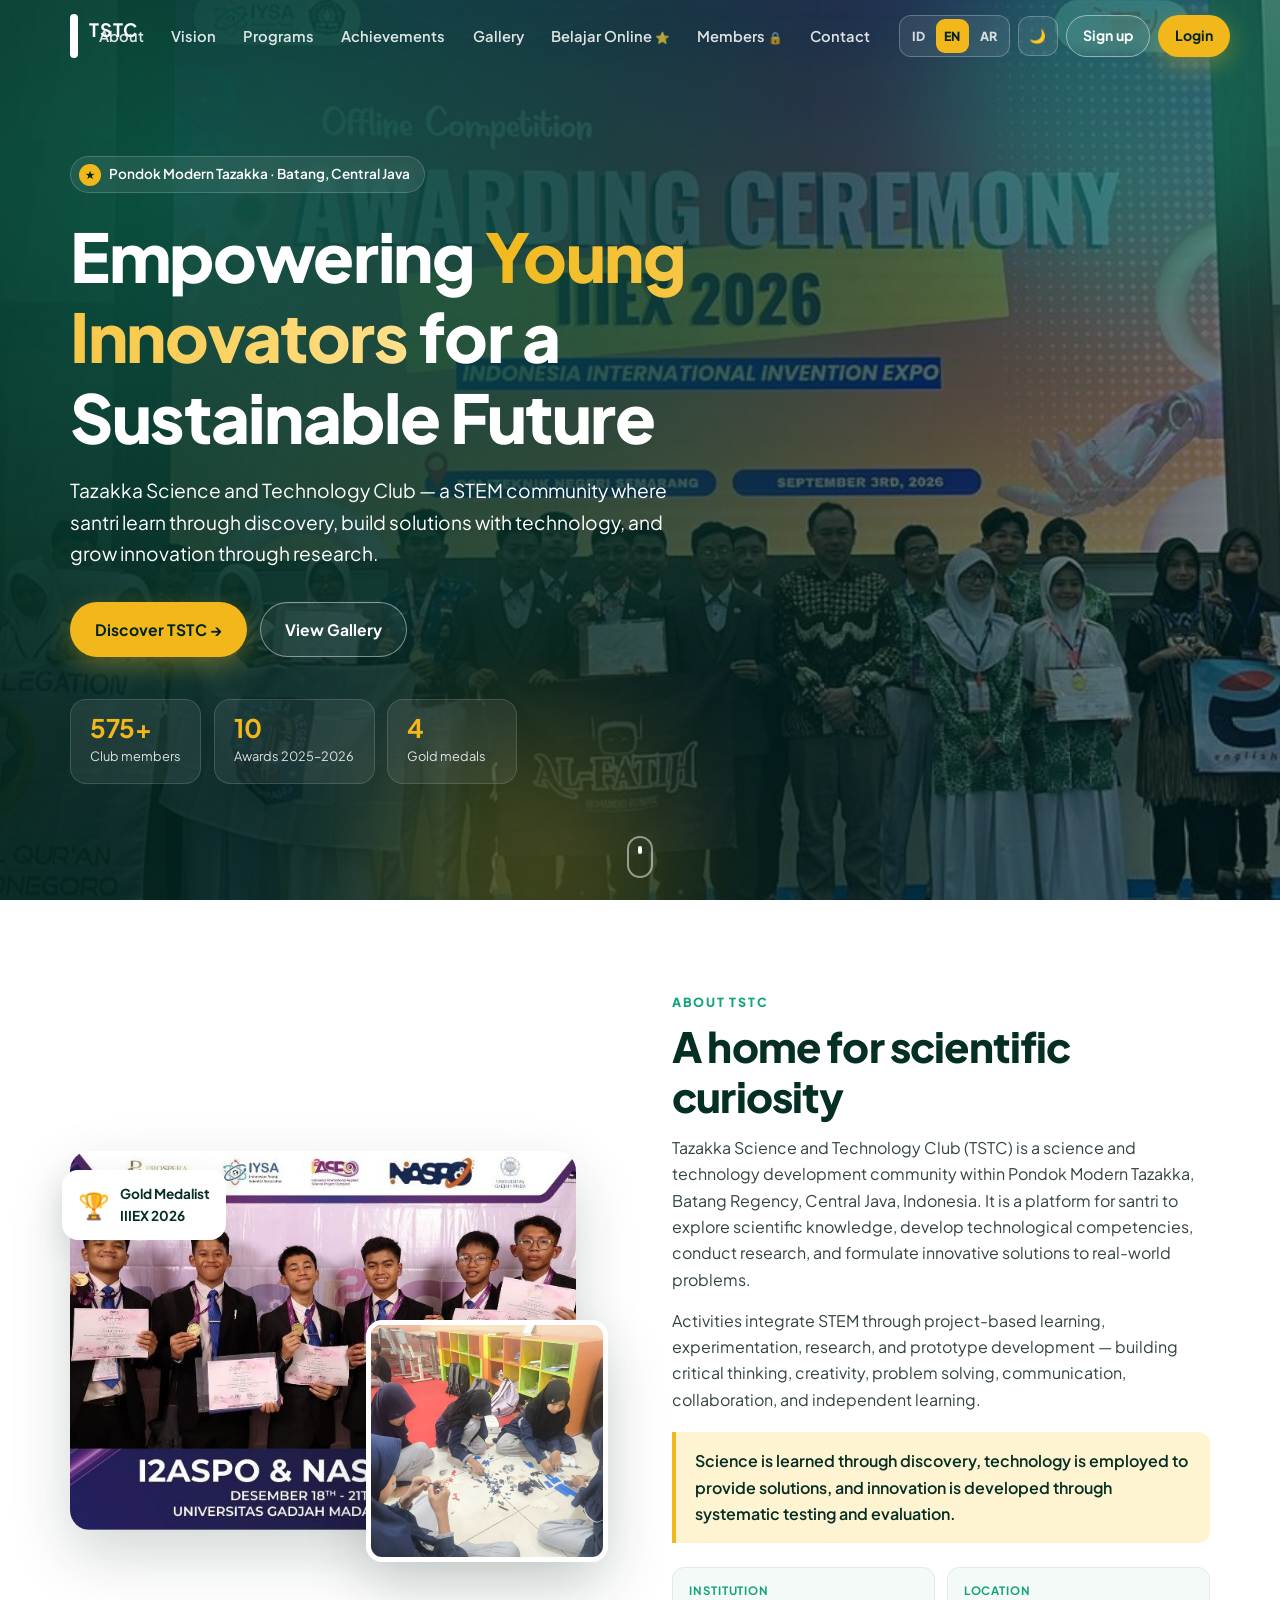
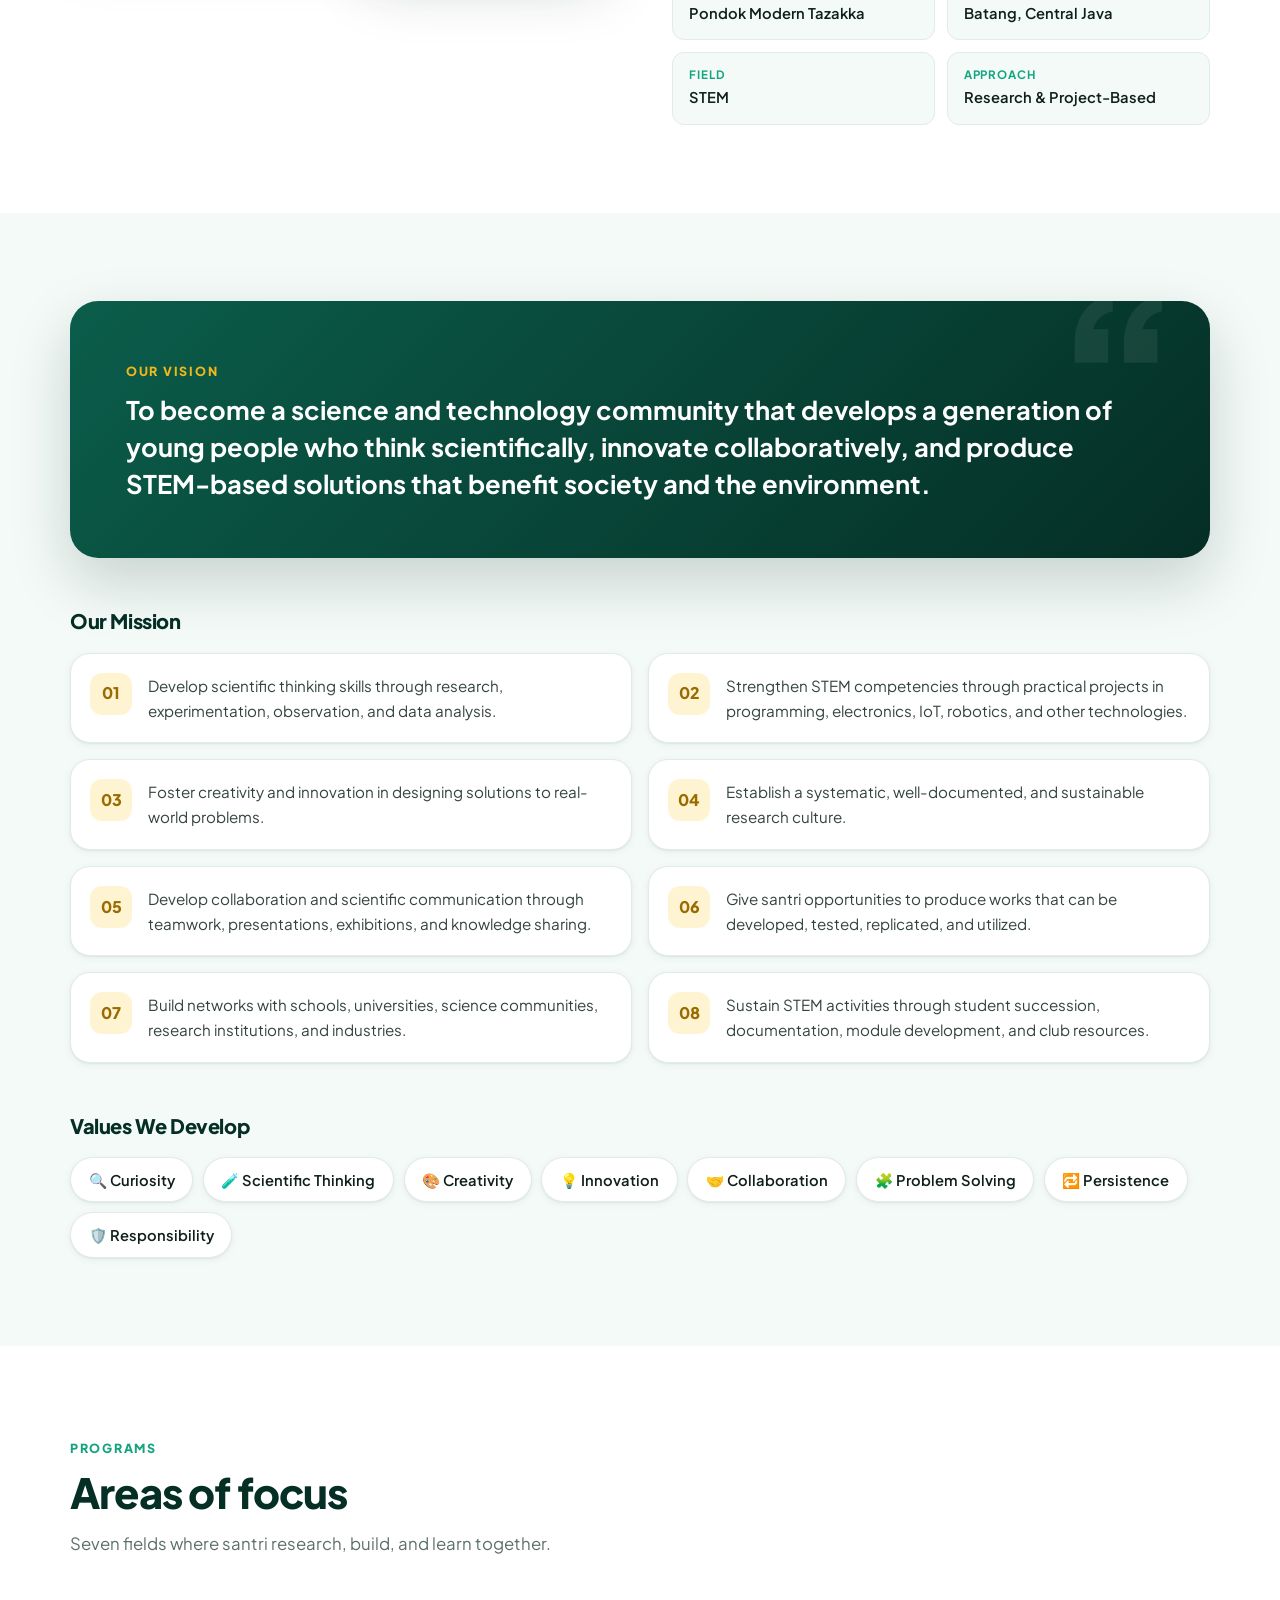
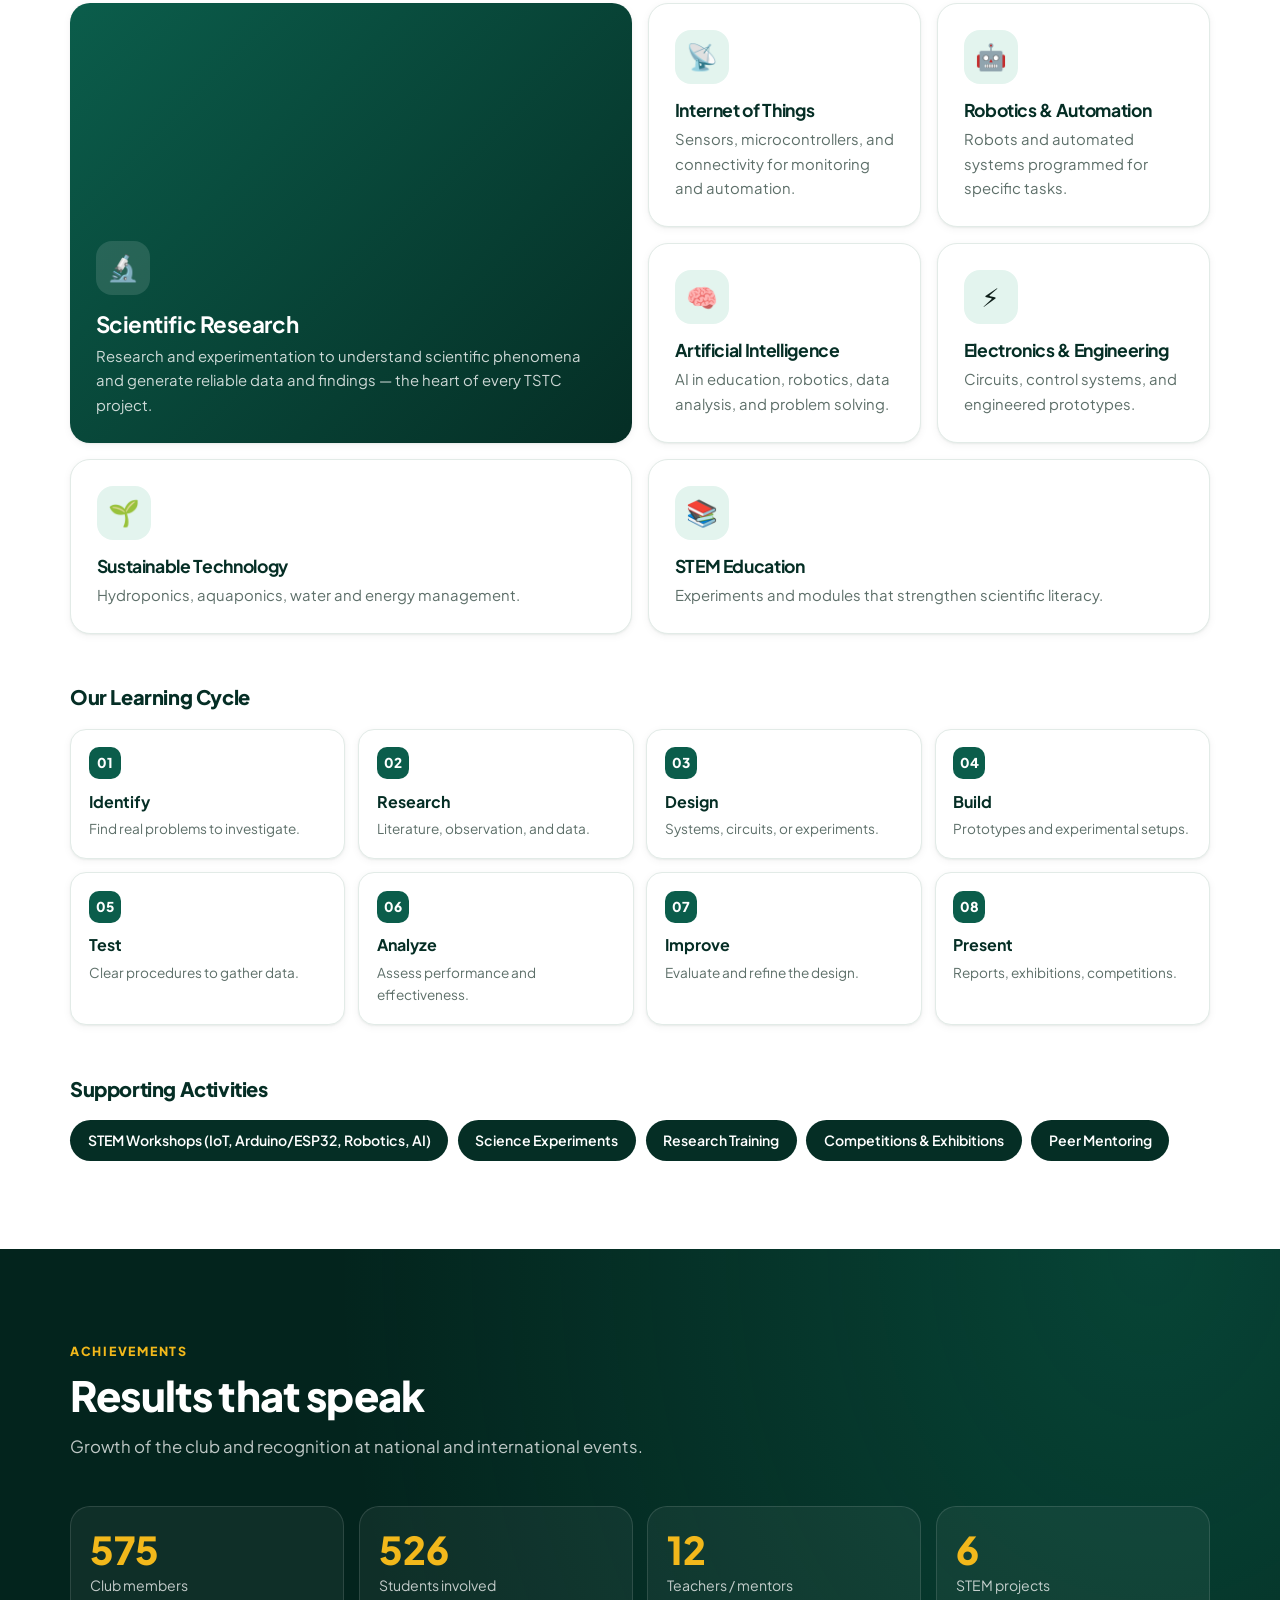
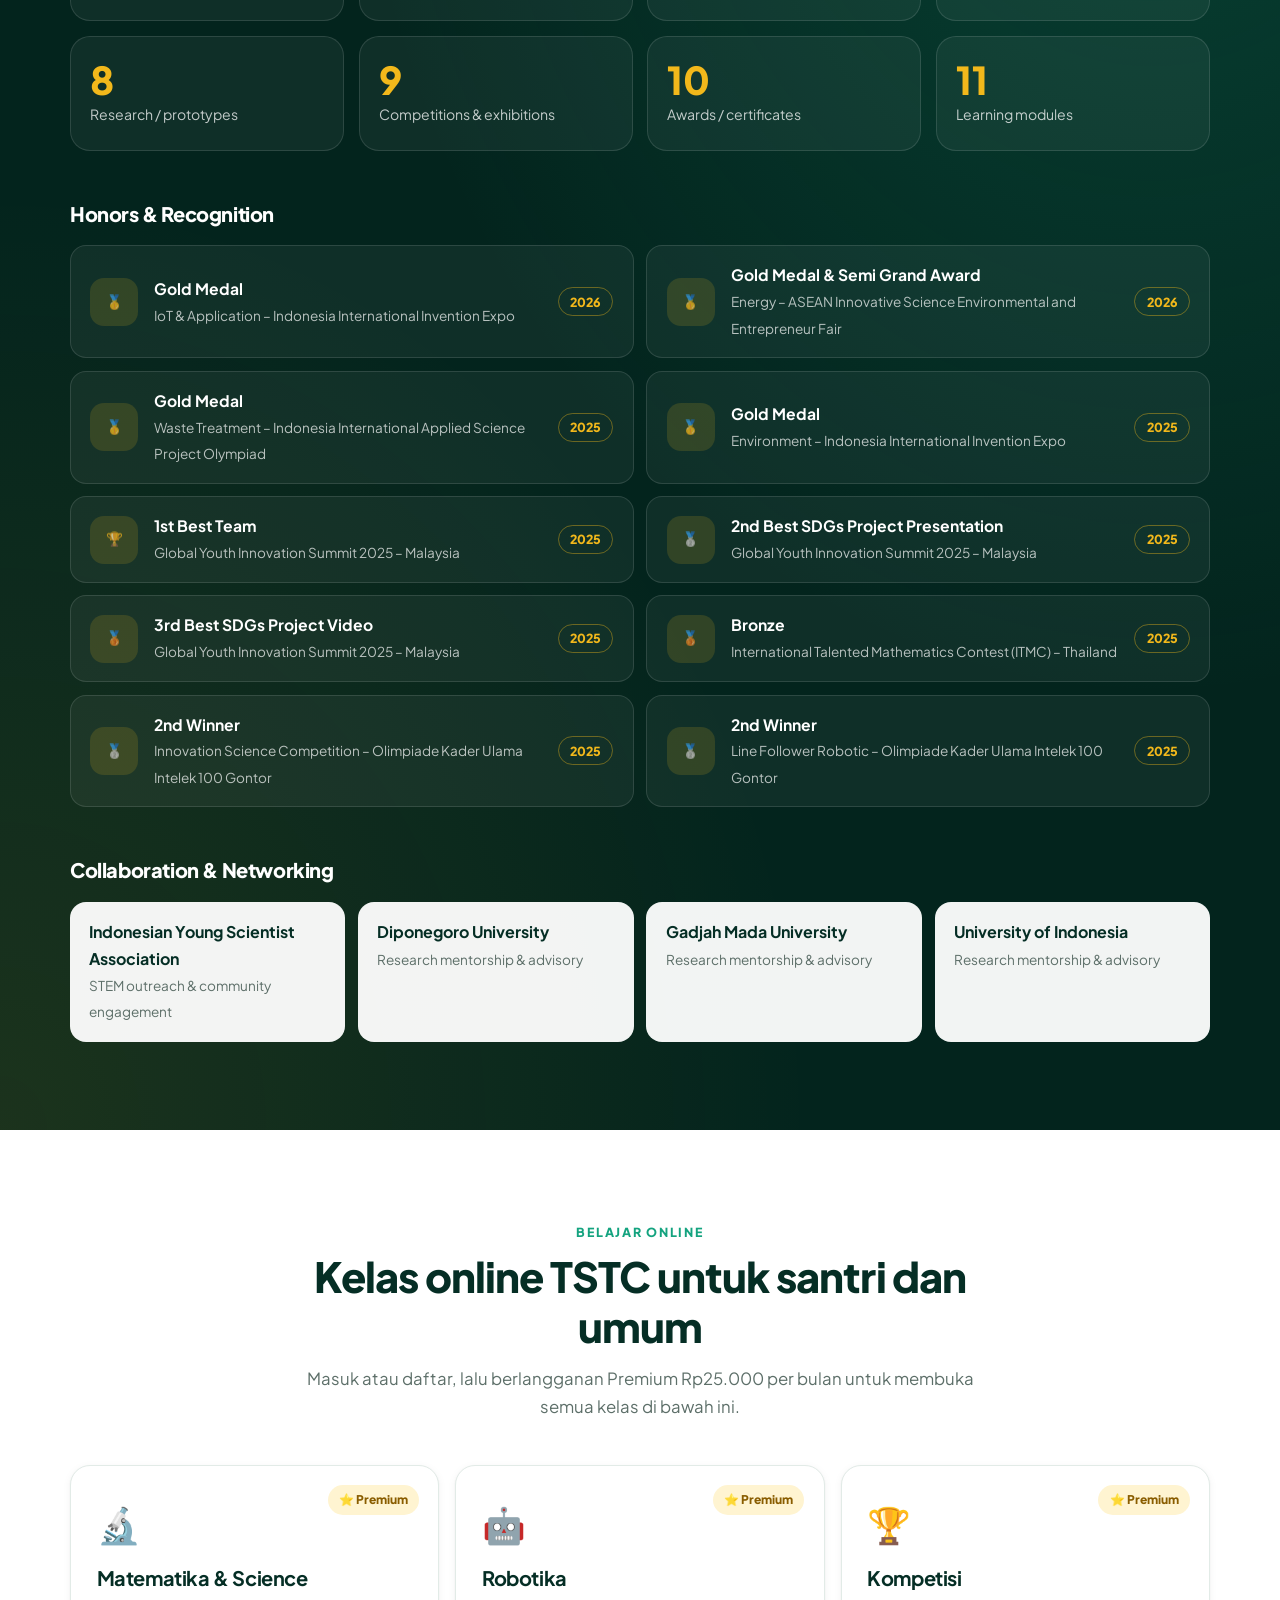
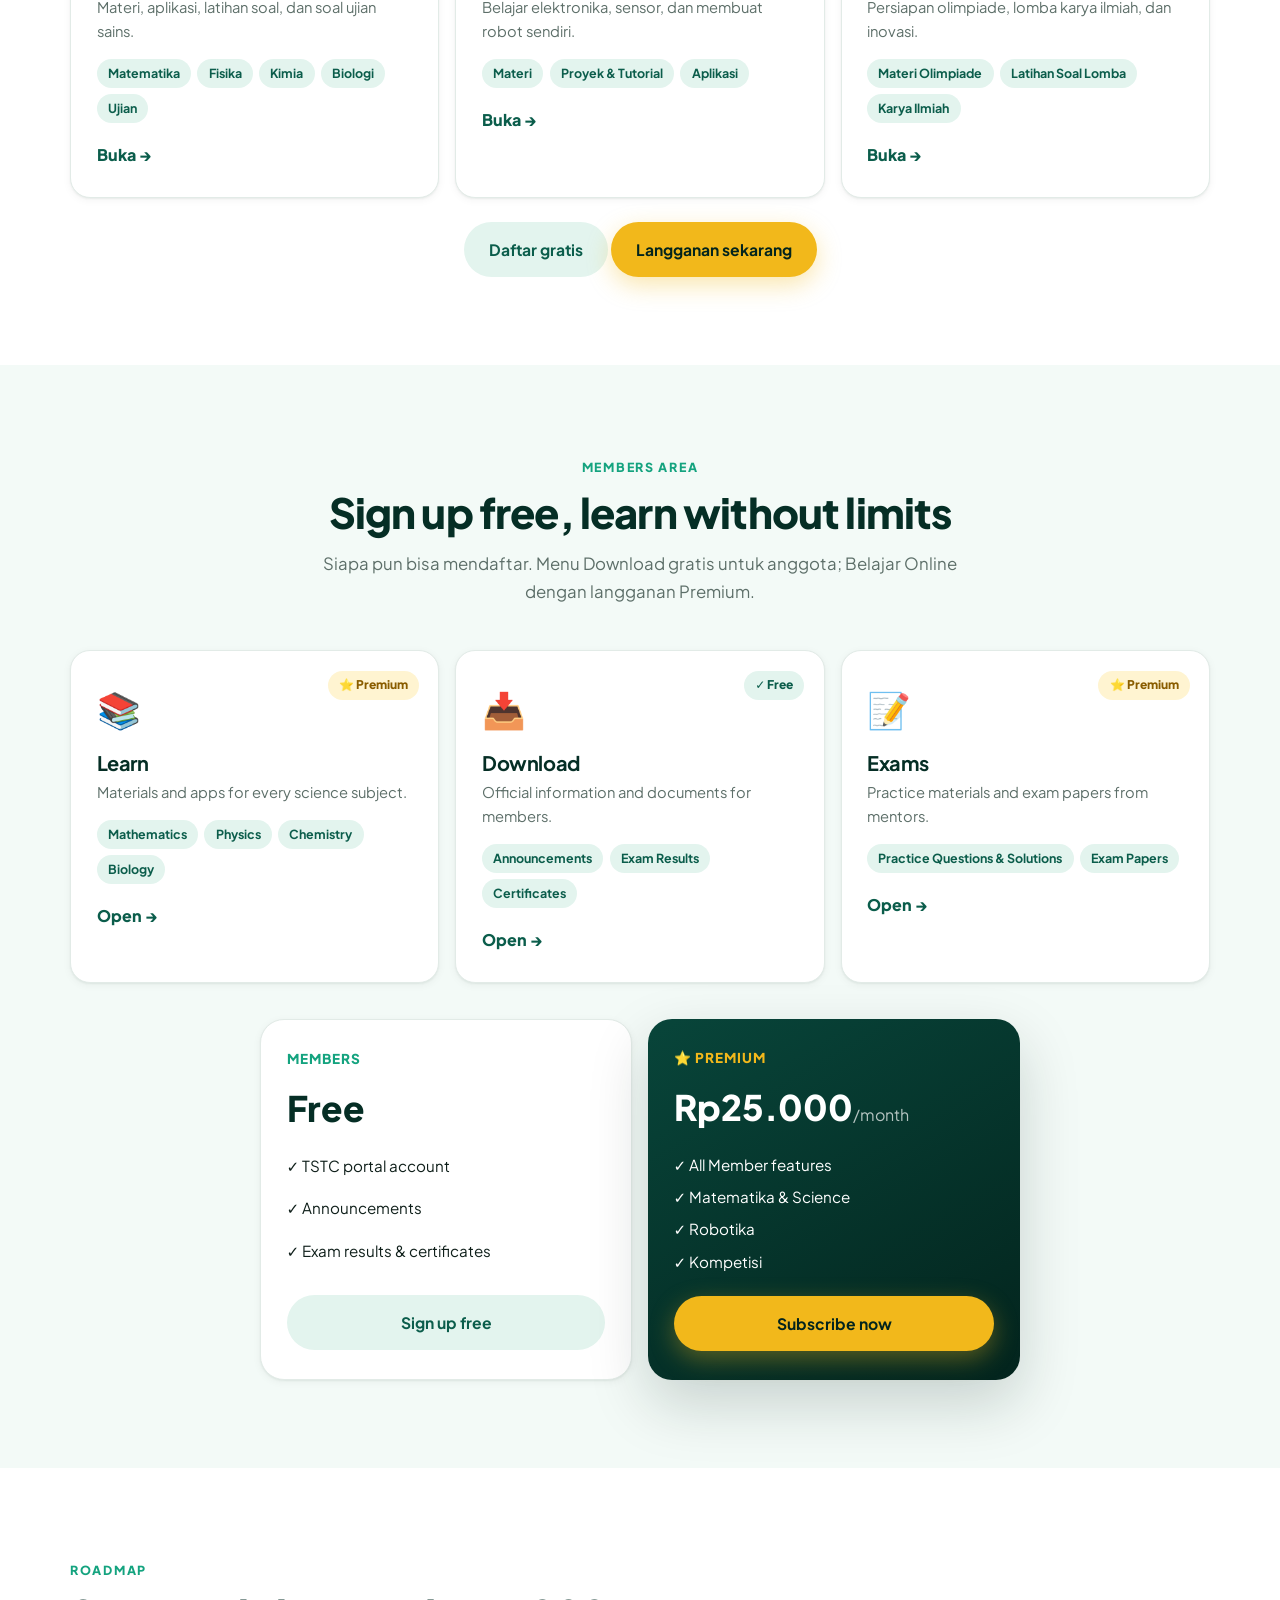
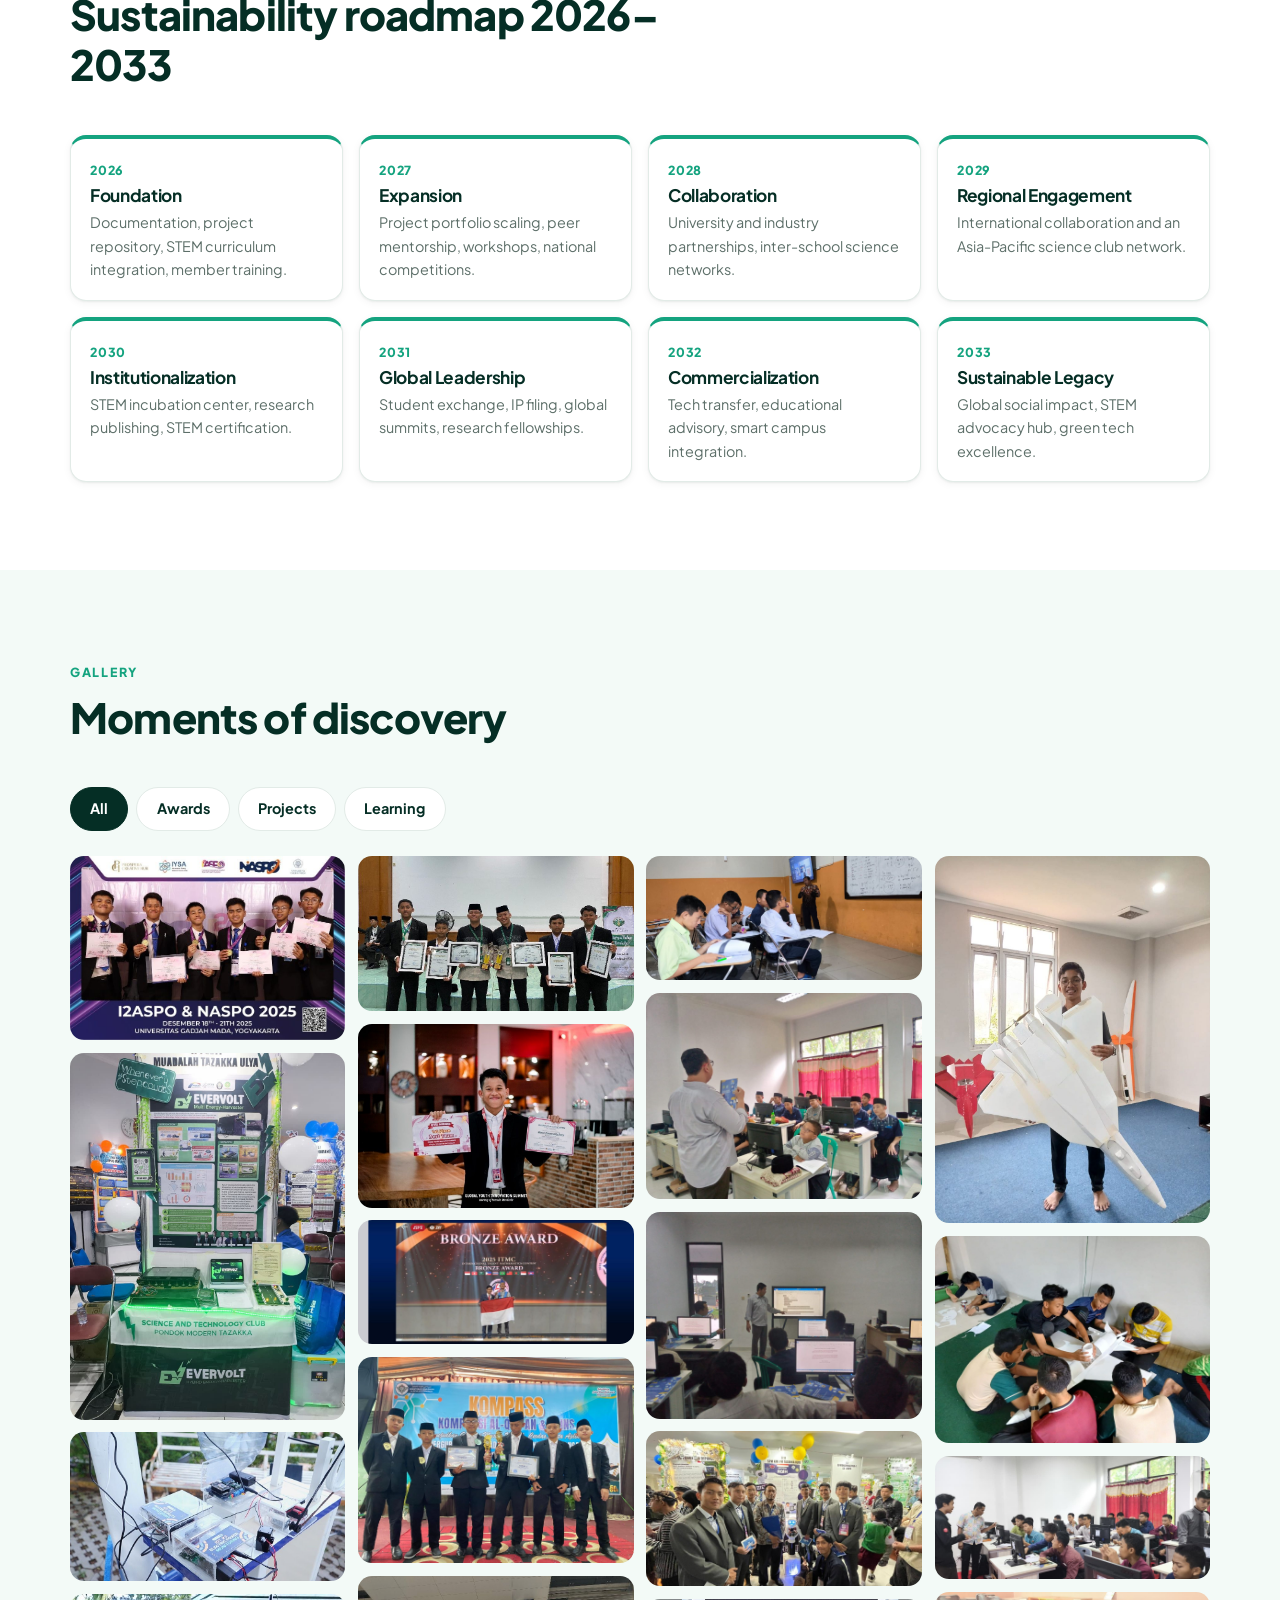
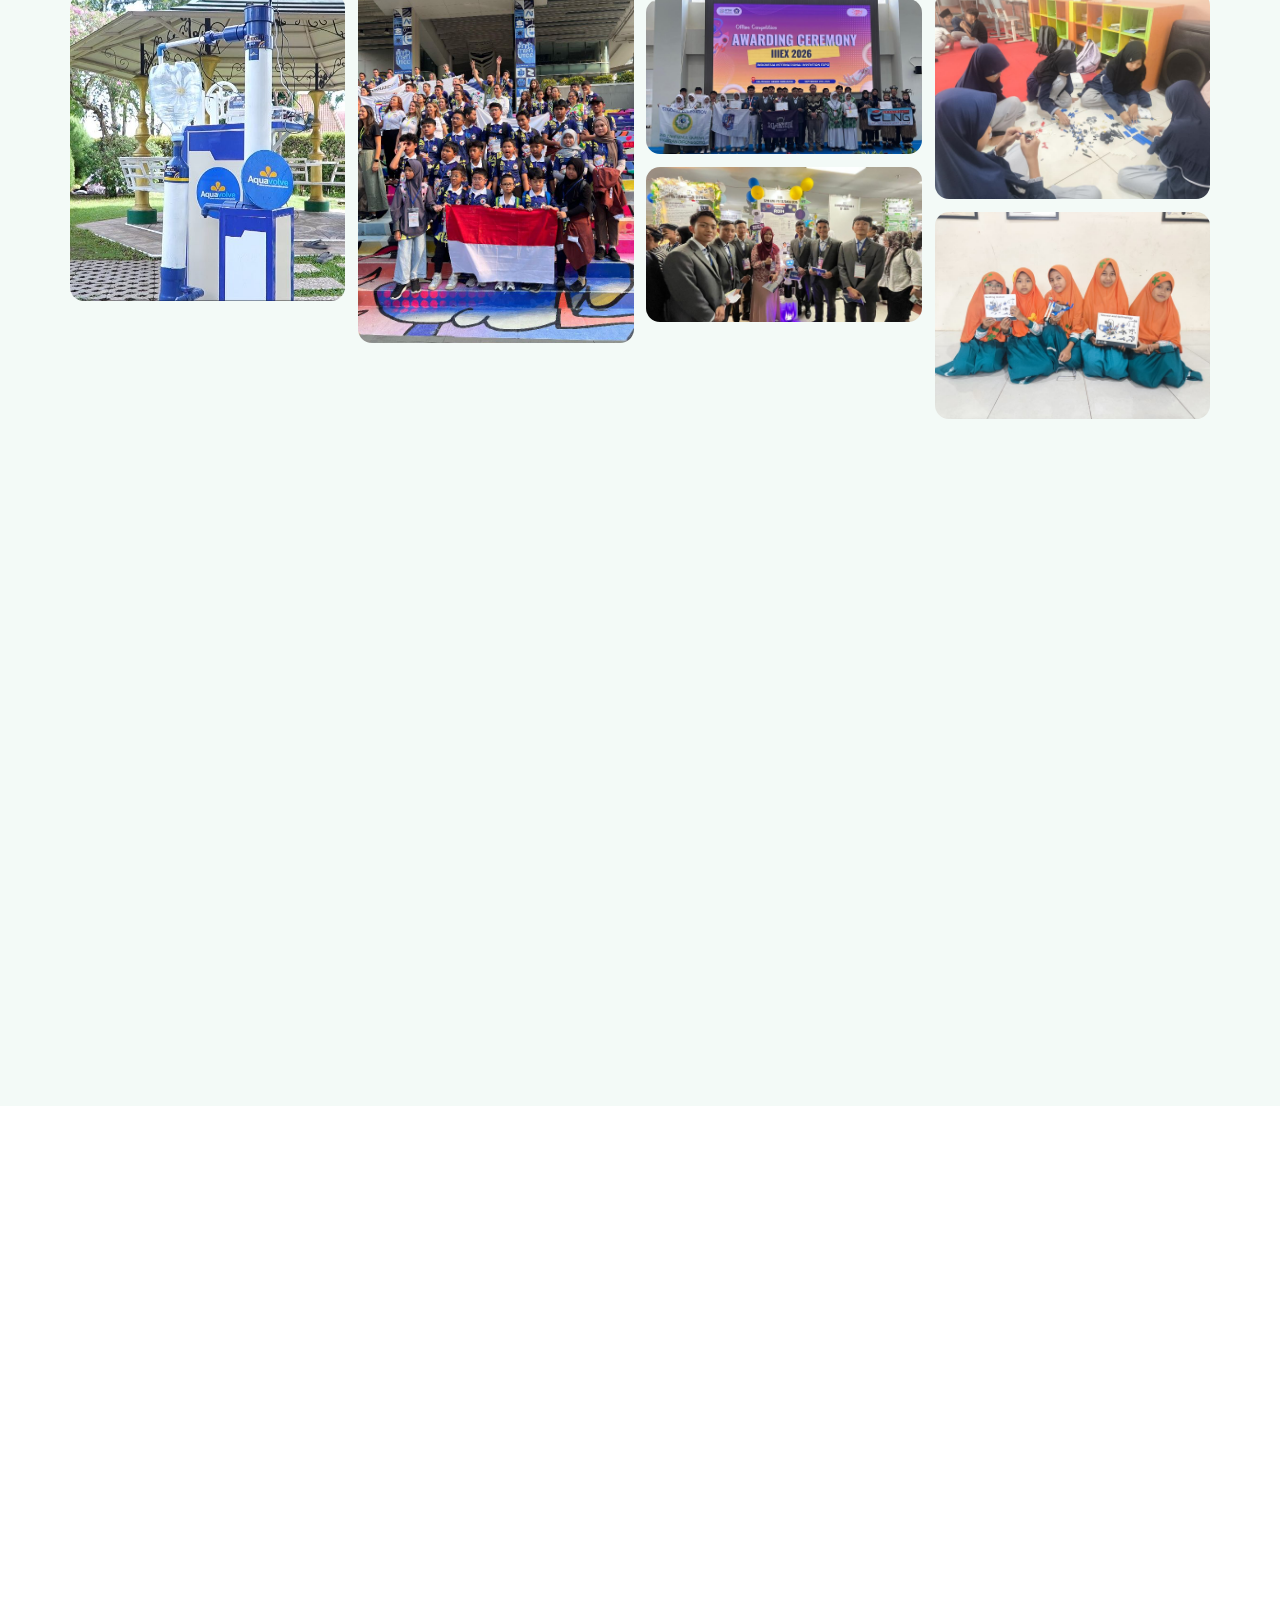
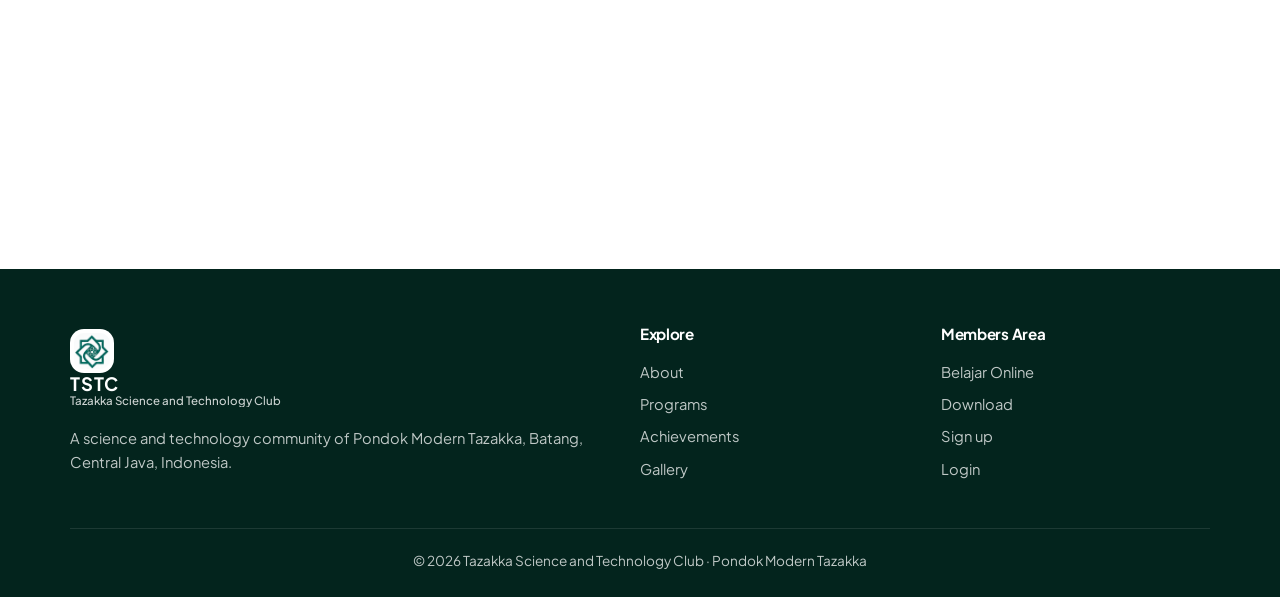
==== commit d11df850: "Add files via upload" ====
--- a/index.html
+++ b/index.html
@@ -12,9 +12,9 @@
   <link rel="preconnect" href="https://fonts.gstatic.com" crossorigin>
   <link href="https://fonts.googleapis.com/css2?family=Plus+Jakarta+Sans:wght@400;500;600;700;800&family=Cairo:wght@400;600;700;800&display=swap" rel="stylesheet">
   <!-- Tema gelap/terang diterapkan sebelum halaman tampil -->
-  <script src="js/tema.js?v=20261125"></script>
-  <link rel="stylesheet" href="css/style.css?v=20261125">
-  <link rel="stylesheet" href="css/editor.css?v=20261125">
+  <script src="js/tema.js?v=20261126"></script>
+  <link rel="stylesheet" href="css/style.css?v=20261126">
+  <link rel="stylesheet" href="css/editor.css?v=20261126">
 </head>
 <body>
 
@@ -35,6 +35,7 @@
         <a href="#programs">Programs</a>
         <a href="#achievements">Achievements</a>
         <a href="#gallery">Gallery</a>
+        <a href="#belajar-online">Belajar Online <span class="lock">⭐</span></a>
         <a href="#member">Anggota <span class="lock">🔒</span></a>
         <a href="#contact">Contact</a>
       </nav>
@@ -64,9 +65,8 @@
     <a href="#achievements">Achievements</a>
     <a href="#roadmap">Roadmap</a>
     <a href="#gallery">Gallery</a>
-    <a href="portal.html#belajar">📚 Belajar <span class="lock">🔒</span></a>
+    <a href="#belajar-online">🎓 Belajar Online <span class="lock">⭐</span></a>
     <a href="portal.html#download">📥 Download <span class="lock">🔒</span></a>
-    <a href="portal.html#ujian">📝 Ujian <span class="lock">🔒</span></a>
     <a href="#contact">Contact</a>
     <div class="mobile-tools">
       <button data-lang="id">ID</button>
@@ -249,16 +249,57 @@
       </div>
     </section>
 
+    <!-- ================= BELAJAR ONLINE (login + langganan) ================= -->
+    <section id="belajar-online" class="section">
+      <div class="container">
+        <div class="section-head center">
+          <span class="kicker">Belajar Online</span>
+          <h2 class="section-title">Kelas online TSTC untuk santri dan umum</h2>
+          <p class="section-lead">Masuk atau daftar, lalu berlangganan Premium Rp25.000 per bulan untuk membuka semua kelas di bawah ini.</p>
+        </div>
+        <div class="member-grid">
+          <a href="portal.html#belajar-online/matematika-science" class="member-card">
+            <span class="badge-lock">⭐ Premium</span>
+            <div class="icon">🔬</div>
+            <h3>Matematika &amp; Science</h3>
+            <p>Materi, aplikasi, latihan soal, dan soal ujian sains.</p>
+            <ul><li>Matematika</li><li>Fisika</li><li>Kimia</li><li>Biologi</li><li>Ujian</li></ul>
+            <span class="go">Buka →</span>
+          </a>
+          <a href="portal.html#belajar-online/robotika" class="member-card">
+            <span class="badge-lock">⭐ Premium</span>
+            <div class="icon">🤖</div>
+            <h3>Robotika</h3>
+            <p>Belajar elektronika, sensor, dan membuat robot sendiri.</p>
+            <ul><li>Materi</li><li>Proyek &amp; Tutorial</li><li>Aplikasi</li></ul>
+            <span class="go">Buka →</span>
+          </a>
+          <a href="portal.html#belajar-online/kompetisi" class="member-card">
+            <span class="badge-lock">⭐ Premium</span>
+            <div class="icon">🏆</div>
+            <h3>Kompetisi</h3>
+            <p>Persiapan olimpiade, lomba karya ilmiah, dan inovasi.</p>
+            <ul><li>Materi Olimpiade</li><li>Latihan Soal Lomba</li><li>Karya Ilmiah</li></ul>
+            <span class="go">Buka →</span>
+          </a>
+        </div>
+        <p class="section-lead" style="text-align:center;margin-top:1.5rem">
+          <a href="daftar.html" class="btn btn-light js-daftar-btn">Daftar gratis</a>
+          <a href="portal.html#langganan" class="btn btn-gold">Langganan sekarang</a>
+        </p>
+      </div>
+    </section>
+
     <!-- ================= AREA ANGGOTA (perlu login) ================= -->
     <section id="member" class="section section-soft">
       <div class="container">
         <div class="section-head center">
           <span class="kicker">Area Anggota</span>
           <h2 class="section-title">Daftar gratis, belajar tanpa batas</h2>
-          <p class="section-lead">Siapa pun bisa mendaftar. Menu Download gratis untuk anggota; Belajar &amp; Ujian dengan langganan Premium.</p>
+          <p class="section-lead">Siapa pun bisa mendaftar. Menu Download gratis untuk anggota; Belajar Online dengan langganan Premium.</p>
         </div>
         <div class="member-grid">
-          <a href="portal.html#belajar" class="member-card">
+          <a href="portal.html#belajar-online/matematika-science/belajar" class="member-card">
             <span class="badge-lock">⭐ Premium</span>
             <div class="icon">📚</div>
             <h3>Belajar</h3>
@@ -274,7 +315,7 @@
             <ul><li>Pengumuman</li><li>Hasil Ujian</li><li>Sertifikat</li></ul>
             <span class="go">Buka →</span>
           </a>
-          <a href="portal.html#ujian" class="member-card">
+          <a href="portal.html#belajar-online/matematika-science/ujian" class="member-card">
             <span class="badge-lock">⭐ Premium</span>
             <div class="icon">📝</div>
             <h3>Ujian</h3>
@@ -295,7 +336,7 @@
           <div class="price-card featured">
             <span class="plan-name">⭐ Premium</span>
             <div class="price"><b>Rp25.000</b><span>/bulan</span></div>
-            <ul><li>✓ Semua fitur Anggota</li><li>✓ Materi &amp; aplikasi 4 mata pelajaran</li><li>✓ Latihan soal + pembahasan</li><li>✓ Soal ujian</li></ul>
+            <ul><li>✓ Semua fitur Anggota</li><li>✓ Matematika &amp; Science</li><li>✓ Robotika</li><li>✓ Kompetisi</li></ul>
             <a href="portal.html#langganan" class="btn btn-gold">Langganan sekarang</a>
           </div>
         </div>
@@ -419,9 +460,8 @@
         </div>
         <div>
           <h4>Area Anggota</h4>
-          <a href="portal.html#belajar">Belajar</a>
+          <a href="portal.html#belajar-online">Belajar Online</a>
           <a href="portal.html#download">Download</a>
-          <a href="portal.html#ujian">Ujian</a>
           <a href="daftar.html">Daftar</a>
           <a href="login.html">Login</a>
         </div>
@@ -441,9 +481,9 @@
 
   <!-- Supabase (login) + pengaturan + interaksi -->
   <script src="https://cdn.jsdelivr.net/npm/@supabase/supabase-js@2"></script>
-  <script src="js/config.js?v=20261125"></script>
-  <script src="js/i18n.js?v=20261125"></script>
-  <script src="js/main.js?v=20261125"></script>
-  <script src="js/editor.js?v=20261125"></script>
+  <script src="js/config.js?v=20261126"></script>
+  <script src="js/i18n.js?v=20261126"></script>
+  <script src="js/main.js?v=20261126"></script>
+  <script src="js/editor.js?v=20261126"></script>
 </body>
 </html>
--- a/css/style.css
+++ b/css/style.css
@@ -684,3 +684,15 @@
 html[data-theme="dark"] .member-card .go, html[data-theme="dark"] .kicker { color: #5fd3ac; }
 html[data-theme="dark"] .footer { background: #030d0a; }
 html[data-theme="dark"] .section-dark { background-color: #03140f; }
+
+/* Tombol bahasa ID / EN / AR */
+.lang-seg {
+  display: inline-flex; padding: 3px; gap: 2px; border-radius: 12px;
+  border: 1px solid rgba(255, 255, 255, 0.25); background: rgba(255, 255, 255, 0.08);
+}
+.lang-seg button {
+  border: none; background: transparent; color: rgba(255, 255, 255, 0.8);
+  font-weight: 800; font-size: 0.78rem; padding: 0.45rem 0.55rem; border-radius: 9px; cursor: pointer;
+}
+.lang-seg button.active { background: var(--gold); color: var(--g-950); }
+@media (max-width: 1279px) { .hide-narrow { display: none; } }
